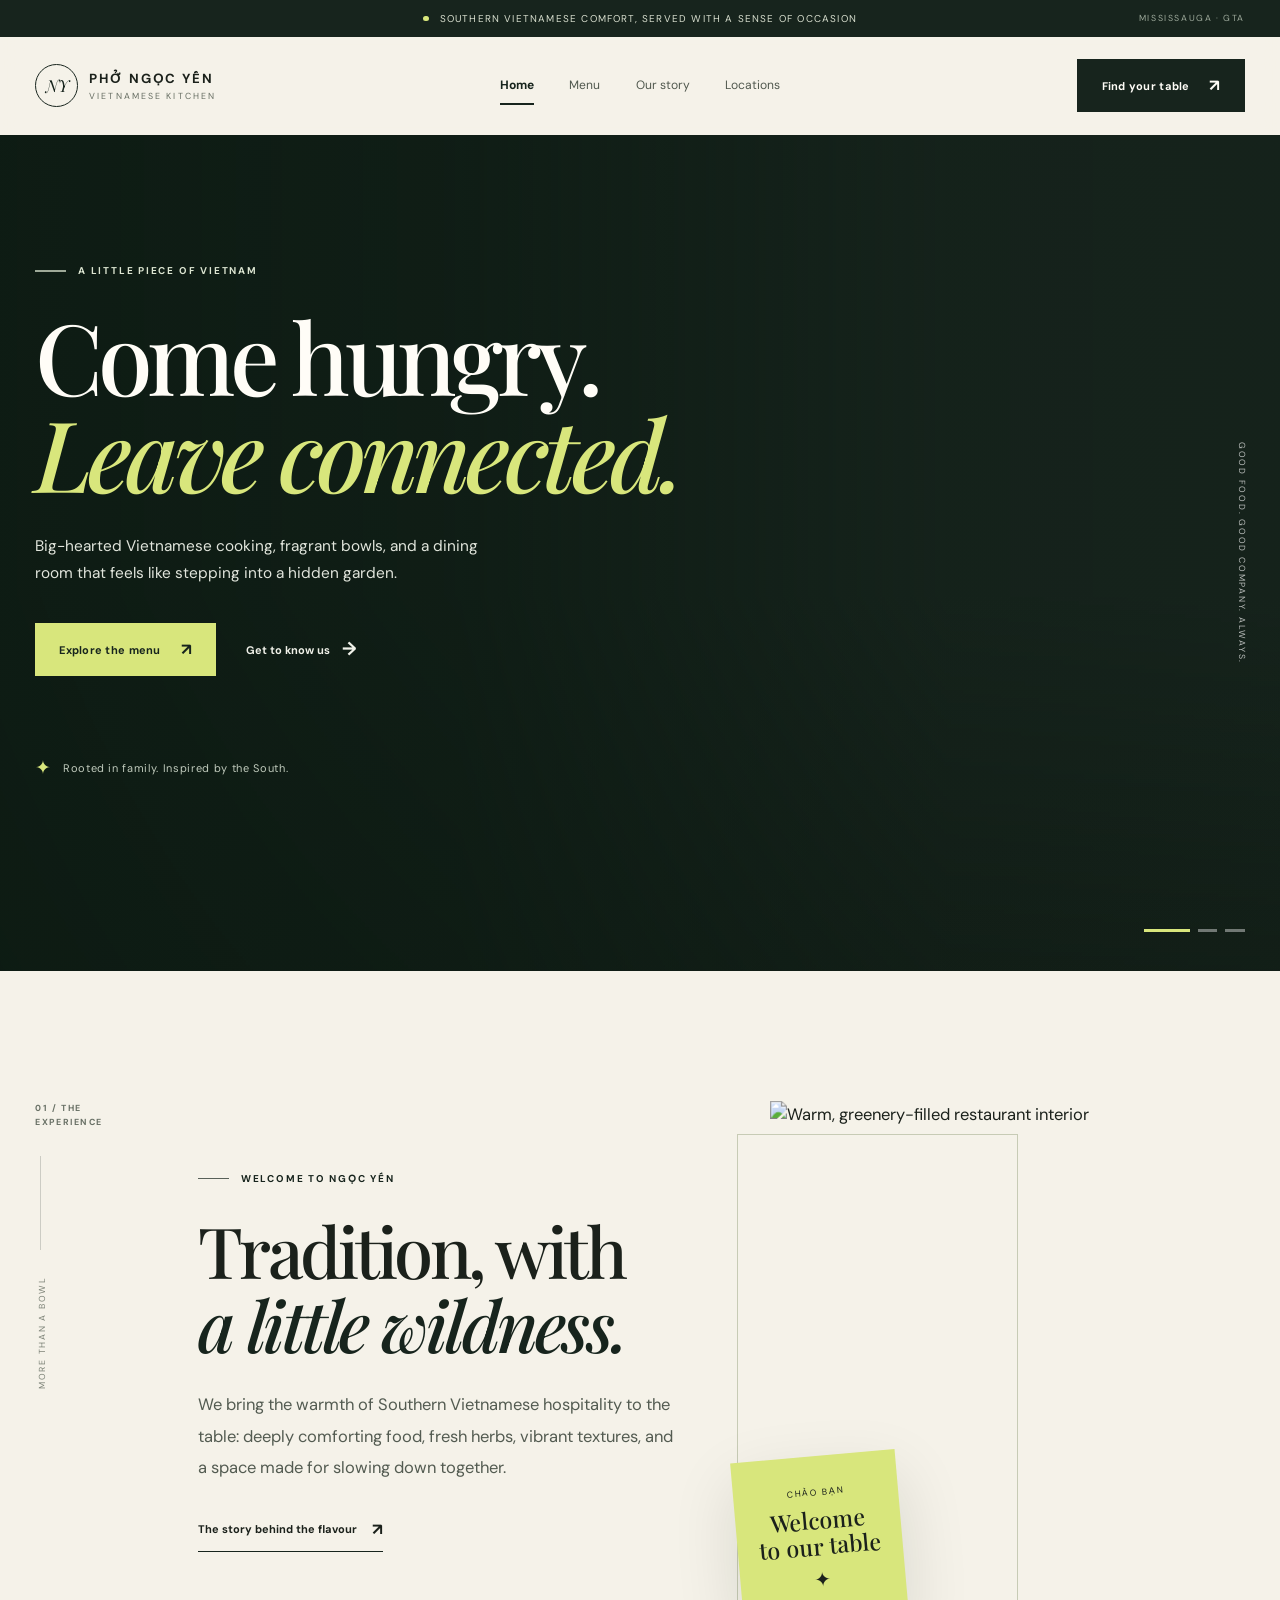
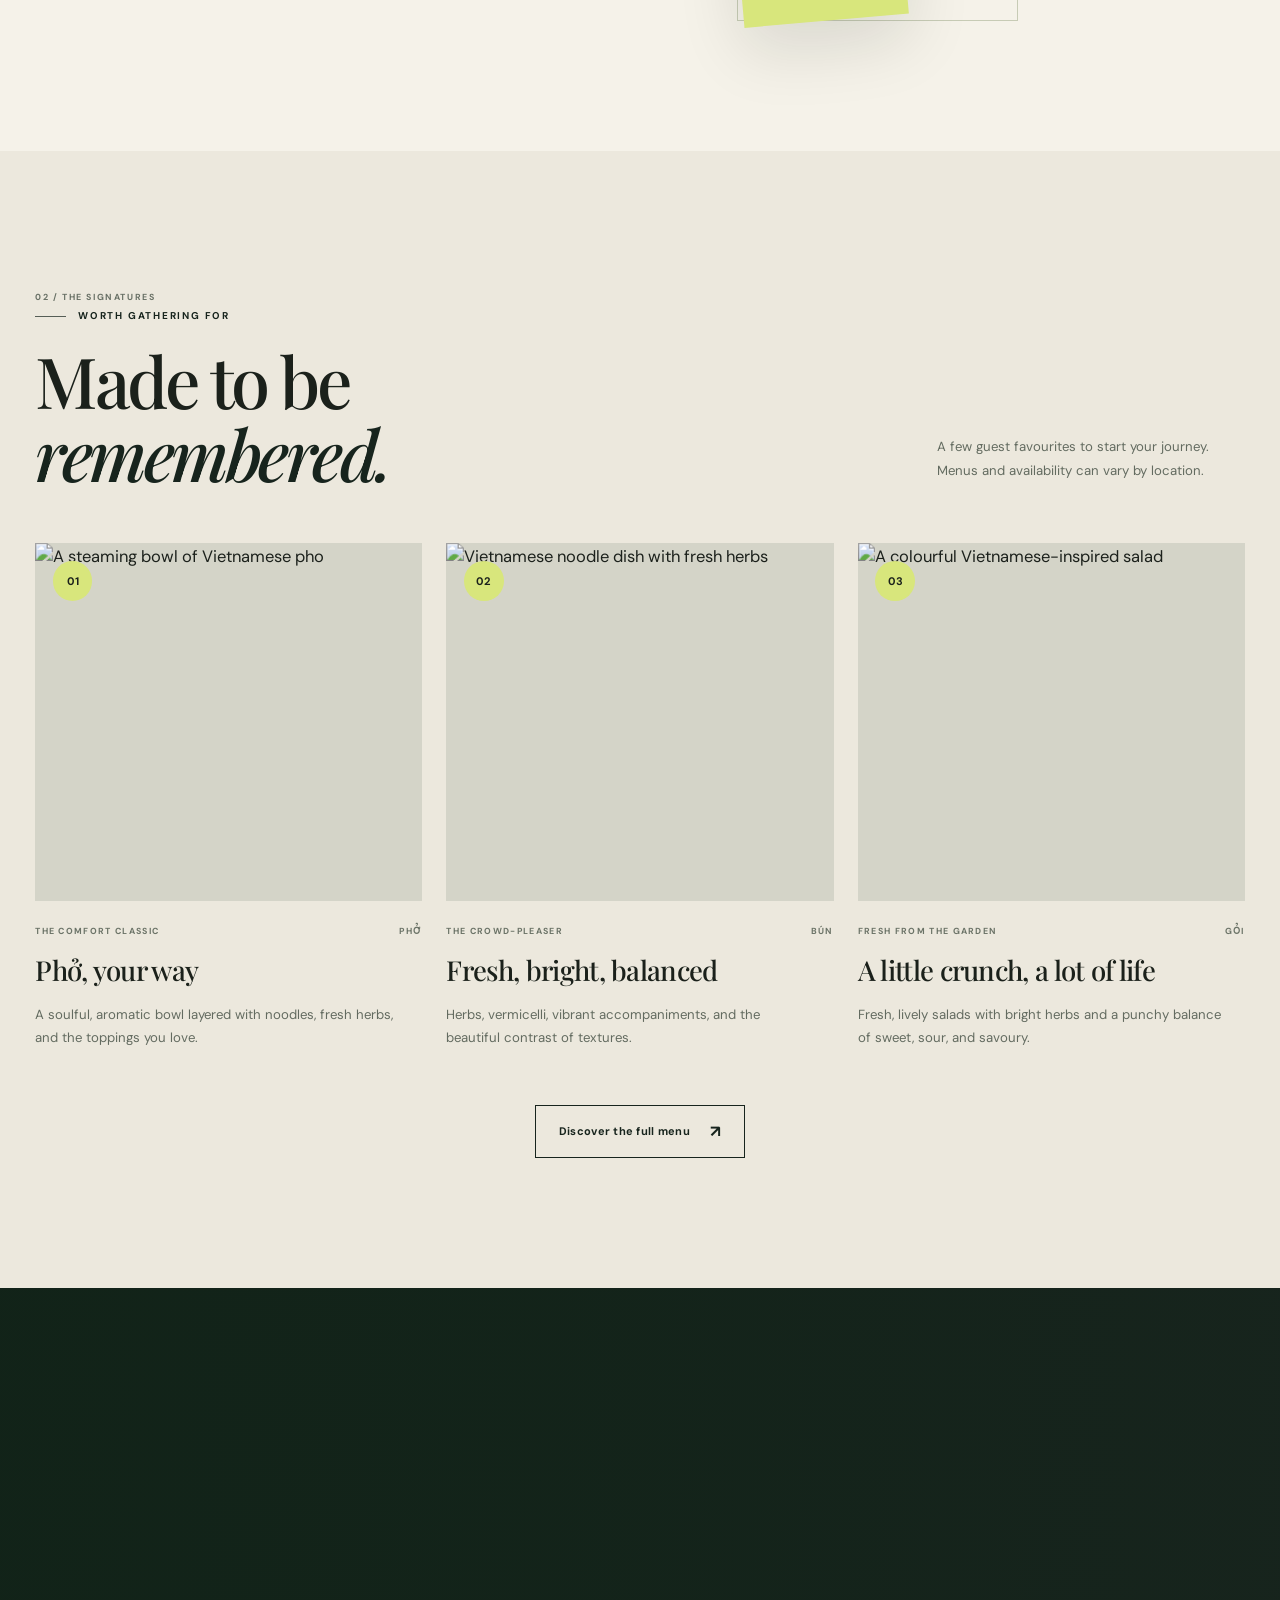
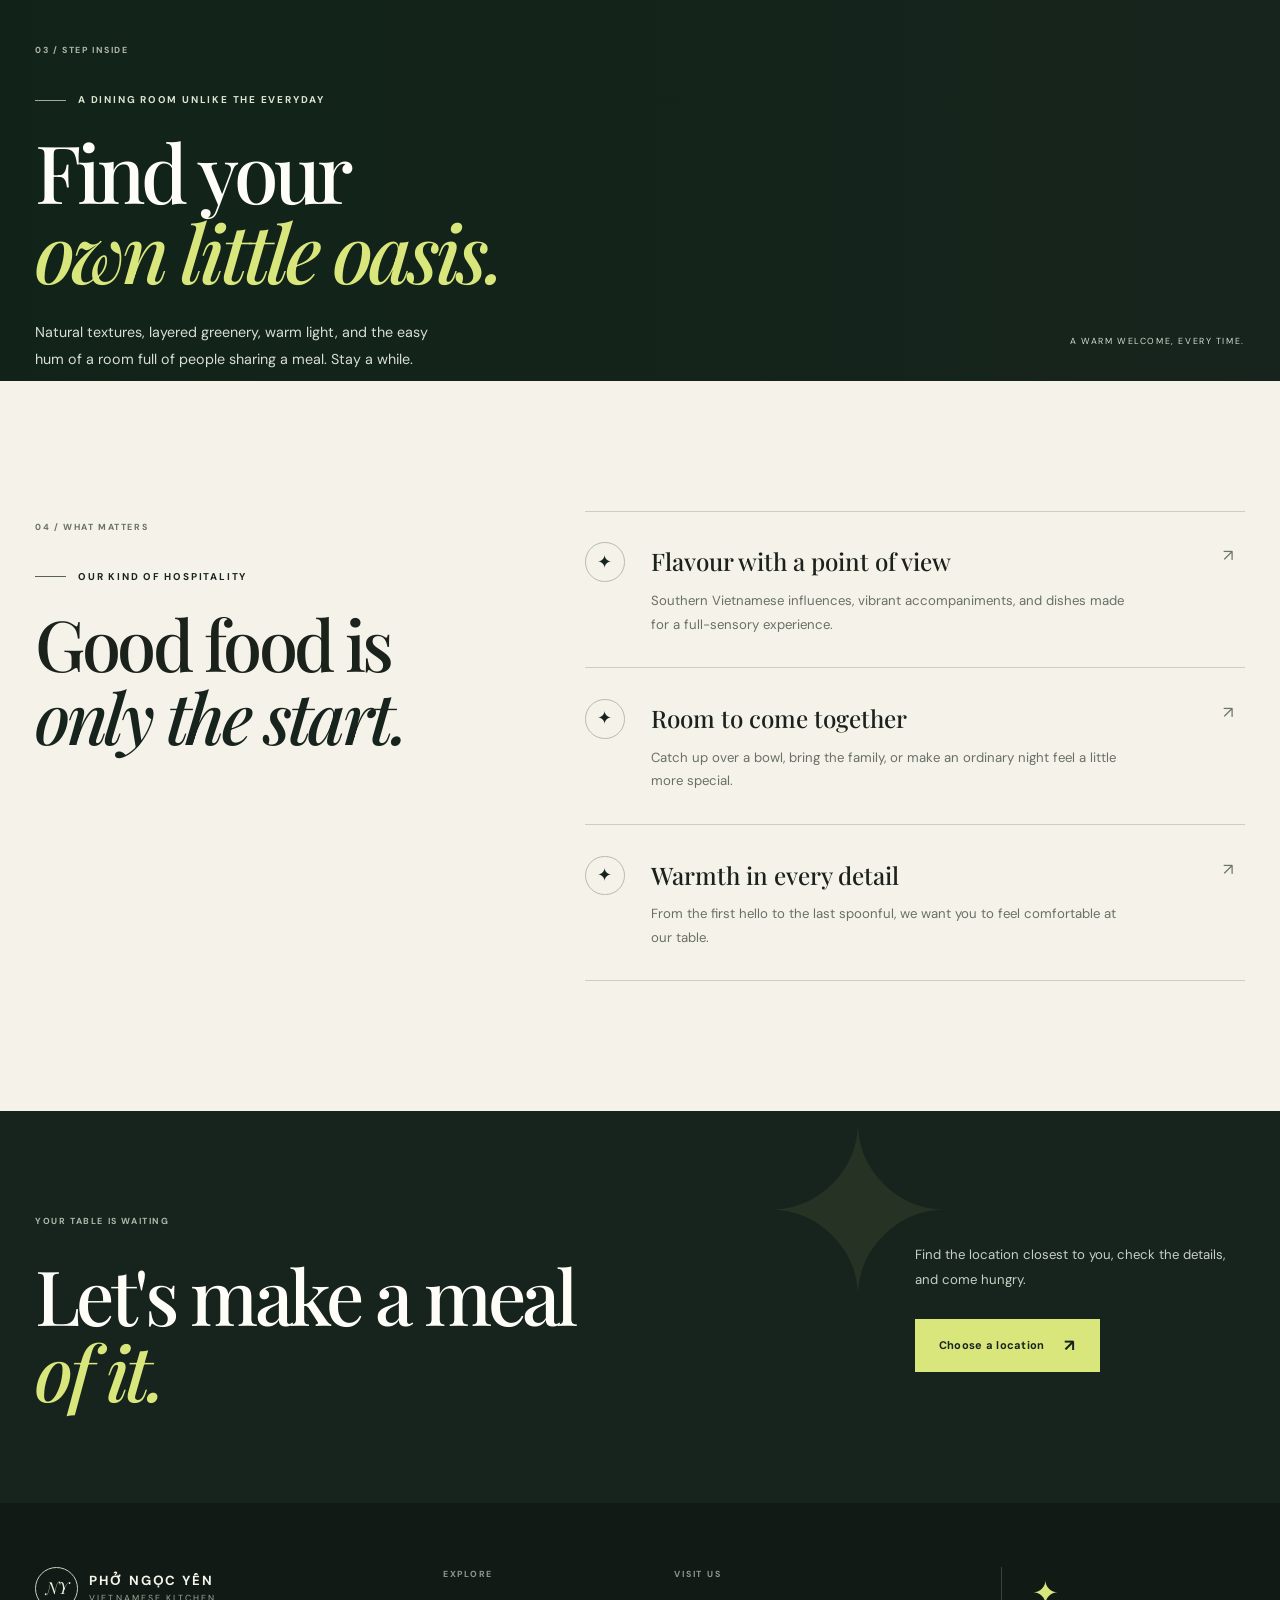
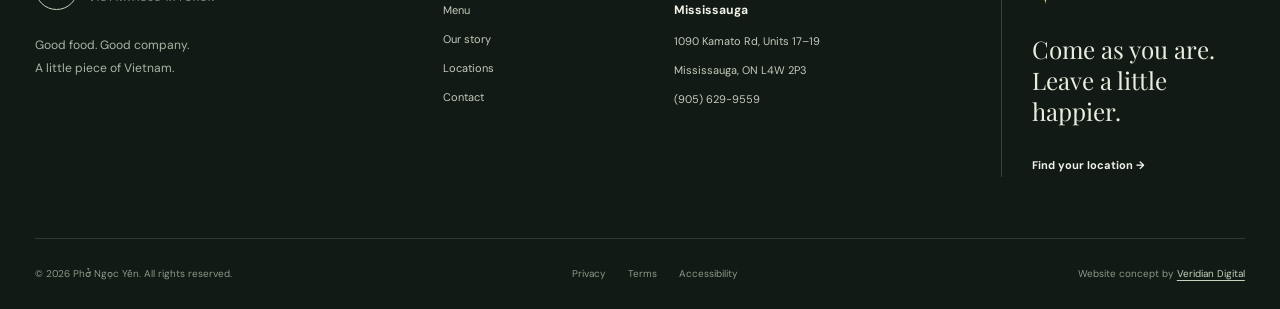
==== index.html @ 9f7ad0a7 "Initial commit" ====
<!doctype html>

<html lang="en">

<head>

  <meta charset="utf-8">

  <meta name="viewport" content="width=device-width, initial-scale=1">

  <meta name="theme-color" content="#17241d">

  <meta name="description" content="A lush, soulful Vietnamese dining experience at Pho Ngoc Yen. Discover signature pho, Southern Vietnamese favourites, and a garden-inspired dining room in the GTA.">

  <meta property="og:title" content="Pho Ngoc Yen — A Taste of Southern Vietnam">

  <meta property="og:description" content="A garden-inspired Vietnamese dining experience, rooted in warmth, flavour and family.">

  <meta property="og:type" content="website">

  <meta property="og:image" content="https://images.unsplash.com/photo-1569718212165-3a8278d5f624?auto=format&fit=crop&w=1600&q=85">

  <title>
Pho Ngoc Yen | A Taste of Southern Vietnam</title>

  <link rel="preconnect" href="https://fonts.googleapis.com">

  <link rel="preconnect" href="https://fonts.gstatic.com" crossorigin>

  <link href="https://fonts.googleapis.com/css2?family=DM+Sans:wght@400;500;600;700&family=Playfair+Display:wght@500;600;700&display=swap" rel="stylesheet">

  <link rel="stylesheet" href="assets/css/styles.css">
  <link rel="stylesheet" href="assets/css/pho-loader.css">
  <script>
  /* Only show the loader when arriving from an internal page navigation. */
  (function () {
    try {
      var key = "pho-ngoc-yen-transition";
      var raw = sessionStorage.getItem(key);
      if (!raw) return;
      var transition = JSON.parse(raw);
      if (!transition || transition.to !== location.pathname || Date.now() - transition.at > 6000) {
        sessionStorage.removeItem(key);
        return;
      }
      sessionStorage.removeItem(key);
      document.documentElement.classList.add("pho-loader-entry");
      window.setTimeout(function () {
        document.documentElement.classList.remove("pho-loader-entry");
        var loader = document.querySelector("[data-pho-loader]");
        if (loader) {
          loader.classList.remove("is-active");
          loader.setAttribute("aria-hidden", "true");
        }
        if (document.body) document.body.classList.remove("pho-loader-lock");
      }, 1800);
    } catch (error) {}
  })();
  </script>
     
  <script defer src="assets/js/config.js">
</script>

  <script defer src="assets/js/app.js">
</script>

  <script defer src="assets/js/home.js">
</script>

  <script defer src="assets/js/page-init.js">
</script>
  


  <script defer src="assets/js/pho-loader.js"></script>
</head>

<body>

<div class="pho-loader" data-pho-loader role="status" aria-live="polite" aria-label="Preparing your next page" aria-hidden="true">
  <div class="pho-loader__grain" aria-hidden="true"></div>
  <div class="pho-loader__content">
    <div class="pho-loader__art" aria-hidden="true">
      <svg class="pho-loader__illustration" viewBox="0 0 360 280" xmlns="http://www.w3.org/2000/svg" focusable="false">
        <defs>
          <linearGradient id="pho-bowl-glaze" x1="0" y1="0" x2="1" y2="1"><stop offset="0" stop-color="#fffdf7"/><stop offset=".55" stop-color="#e8e1d1"/><stop offset="1" stop-color="#cfc7b4"/></linearGradient>
          <linearGradient id="pho-broth" x1="0" y1="0" x2="0" y2="1"><stop offset="0" stop-color="#b8793f"/><stop offset="1" stop-color="#75472c"/></linearGradient>
          <clipPath id="pho-bowl-interior"><ellipse cx="180" cy="157" rx="104" ry="27"/></clipPath>
        </defs>
        <ellipse class="pho-loader__shadow" cx="180" cy="229" rx="95" ry="13"/>
        <g class="pho-loader__steam-group" fill="none" stroke="#9aa887" stroke-linecap="round" stroke-width="3.5">
          <path class="pho-loader__steam pho-loader__steam--one" d="M143 128 C126 111 153 101 141 82 C135 72 137 66 143 59"/>
          <path class="pho-loader__steam pho-loader__steam--two" d="M179 122 C164 106 190 94 178 77 C171 67 176 59 182 52"/>
          <path class="pho-loader__steam pho-loader__steam--three" d="M215 128 C201 111 225 101 214 86 C207 77 211 68 218 63"/>
        </g>
        <g class="pho-loader__chopsticks" stroke="#6b4b31" stroke-linecap="round" stroke-width="4"><path d="M226 77 L274 133"/><path d="M238 70 L284 126"/></g>
        <g class="pho-loader__ingredients">
          <path class="pho-loader__noodle" d="M106 151 C122 130 141 173 159 148 S193 132 208 151 S239 170 254 147"/>
          <path class="pho-loader__noodle" d="M111 158 C130 138 143 177 166 157 S198 140 216 158 S239 171 248 157"/>
          <path class="pho-loader__noodle" d="M124 145 C139 166 156 135 174 151 S205 169 225 145"/>
          <ellipse cx="151" cy="145" rx="15" ry="8" fill="#8c4d36" transform="rotate(-24 151 145)"/>
          <ellipse cx="205" cy="144" rx="16" ry="8" fill="#a45e42" transform="rotate(17 205 144)"/>
          <g class="pho-loader__herbs" fill="#5b7b4b"><ellipse cx="137" cy="138" rx="5" ry="10" transform="rotate(-42 137 138)"/><ellipse cx="163" cy="132" rx="5" ry="11" transform="rotate(24 163 132)"/><ellipse cx="191" cy="135" rx="5" ry="10" transform="rotate(-28 191 135)"/><ellipse cx="220" cy="140" rx="5" ry="10" transform="rotate(40 220 140)"/><ellipse cx="177" cy="145" rx="4" ry="9" transform="rotate(65 177 145)"/></g>
          <g class="pho-loader__onion" fill="#d8e67c"><circle cx="145" cy="151" r="3.5"/><circle cx="184" cy="132" r="3.5"/><circle cx="218" cy="153" r="3.5"/><circle cx="169" cy="160" r="3"/></g>
          <g fill="#f5f2e9" opacity=".9"><circle cx="125" cy="151" r="2"/><circle cx="235" cy="151" r="2"/><circle cx="194" cy="158" r="2"/></g>
        </g>
        <path class="pho-loader__broth" d="M76 157 C81 193 112 220 180 221 C248 220 279 193 284 157 C260 174 100 174 76 157Z"/>
        <path class="pho-loader__bowl" d="M66 155 C75 204 115 234 180 234 C245 234 285 204 294 155 L279 157 C269 194 236 215 180 215 C124 215 91 194 81 157Z" fill="url(#pho-bowl-glaze)"/>
        <ellipse class="pho-loader__rim" cx="180" cy="156" rx="114" ry="31" fill="#fffdf7" stroke="#d1c8b7" stroke-width="3"/>
        <ellipse class="pho-loader__soup" cx="180" cy="157" rx="103" ry="24" fill="url(#pho-broth)"/>
        <g clip-path="url(#pho-bowl-interior)">
          <g class="pho-loader__noodles-front" fill="none" stroke="#f0dfb9" stroke-linecap="round" stroke-width="3.2"><path d="M93 158 C115 139 133 174 156 155 S194 141 211 158 S240 170 263 151"/><path d="M100 166 C121 148 144 179 166 162 S204 149 224 166 S246 168 255 160"/><path d="M122 148 C143 167 159 144 181 155 S218 170 240 147"/></g>
        </g>
        <path d="M66 155 C75 204 115 234 180 234 C245 234 285 204 294 155" fill="none" stroke="#b8ad99" stroke-width="2"/>
        <path d="M120 222 C148 233 212 233 240 222" fill="none" stroke="#d8e67c" stroke-width="2.5" opacity=".9"/>
      </svg>
    </div>
    <p class="pho-loader__brand">PHỞ NGỌC YẾN</p>
    <p class="pho-loader__caption">A bowl worth waiting for</p>
    <span class="pho-loader__rule" aria-hidden="true"><span></span></span>
  </div>
</div>



<a class="skip-link" href="#main">
Skip to content</a>

<div class="announcement">
<span class="announcement-dot">
</span>
 Southern Vietnamese comfort, served with a sense of occasion <span class="announcement-right">
MISSISSAUGA · GTA</span>
</div>

<header class="site-header" data-header>

  <div class="header-inner">

    <button class="menu-toggle" aria-expanded="false" aria-controls="primary-nav" aria-label="Open navigation">
<span>
</span>
<span>
</span>
</button>

    <a class="brand" href="index.html" aria-label="Pho Ngoc Yen home">
<span class="brand-mark">
NY</span>
<span class="brand-wordmark">
<strong>
PHỞ NGỌC YẾN</strong>
<small>
VIETNAMESE KITCHEN</small>
</span>
</a>

    <nav class="nav" id="primary-nav" aria-label="Main navigation">

      <a class="active" href="index.html">
Home</a>
<a href="menu.html">
Menu</a>
<a href="story.html">
Our story</a>
<a href="locations.html">
Locations</a>

    </nav>

    <a class="button button-dark header-cta" href="locations.html#mississauga">
Find your table <span aria-hidden="true">
↗</span>
</a>

  </div>

</header>

<main id="main">

  <section class="hero">

    <div class="hero-image" role="img" aria-label="Vietnamese noodle soup with herbs and rich broth">
</div>

    <div class="hero-shade">
</div>

    <div class="hero-content container">

      <p class="eyebrow light-eyebrow">
<span class="eyebrow-line">
</span>
 A little piece of Vietnam</p>

      <h1>
Come hungry.<br>
<em>
Leave connected.</em>
</h1>

      <p class="hero-copy">
Big-hearted Vietnamese cooking, fragrant bowls, and a dining room that feels like stepping into a hidden garden.</p>

      <div class="hero-actions">
<a class="button button-lime" href="menu.html">
Explore the menu <span>
↗</span>
</a>
<a class="text-link light-link" href="story.html">
Get to know us <span>
→</span>
</a>
</div>

      <div class="hero-footnote">
<span class="tiny-star">
✦︎</span>
 Rooted in family. Inspired by the South.</div>

    </div>

    <div class="hero-side-note">
GOOD FOOD. GOOD COMPANY. ALWAYS.</div>

    <div class="hero-pagination">
<span class="pagination-active">
</span>
<span>
</span>
<span>
</span>
</div>

  </section>

  <section class="intro-section section-pad">

    <div class="container intro-grid">

      <div class="intro-label reveal">
<span class="section-index">
01 / THE EXPERIENCE</span>
<span class="vertical-rule">
</span>
<span class="side-label">
More than a bowl</span>
</div>

      <div class="intro-copy reveal">
<p class="eyebrow">
<span class="eyebrow-line">
</span>
 Welcome to Ngọc Yến</p>
<h2>
Tradition, with<br>
<em>
a little wildness.</em>
</h2>
<p class="large-copy">
We bring the warmth of Southern Vietnamese hospitality to the table: deeply comforting food, fresh herbs, vibrant textures, and a space made for slowing down together.</p>
<a class="underlined-link" href="story.html">
The story behind the flavour <span>
↗</span>
</a>
</div>

      <div class="intro-image-wrap reveal">
<img src="https://images.unsplash.com/photo-1552566626-52f8b828add9?auto=format&fit=crop&w=1000&q=85" alt="Warm, greenery-filled restaurant interior" loading="lazy">
<div class="image-stamp">
<span>
CHÀO BẠN</span>
<strong>
Welcome<br>
to our table</strong>
<i>
✦︎</i>
</div>
</div>

    </div>

  </section>

  <section class="signature-section section-pad">

    <div class="container">

      <div class="section-heading reveal">
<div>
<span class="section-index">
02 / THE SIGNATURES</span>
<p class="eyebrow">
<span class="eyebrow-line">
</span>
 Worth gathering for</p>
<h2>
Made to be<br>
<em>
remembered.</em>
</h2>
</div>
<p class="heading-aside">
A few guest favourites to start your journey. Menus and availability can vary by location.</p>
</div>

      <div class="dish-grid">

        <article class="dish-card reveal">
<div class="dish-photo">
<img src="https://images.unsplash.com/photo-1569718212165-3a8278d5f624?auto=format&fit=crop&w=1000&q=85" alt="A steaming bowl of Vietnamese pho" loading="lazy">
<span class="dish-number">
01</span>
</div>
<div class="dish-meta">
<span>
THE COMFORT CLASSIC</span>
<span>
PHỞ</span>
</div>
<h3>
Phở, your way</h3>
<p>
A soulful, aromatic bowl layered with noodles, fresh herbs, and the toppings you love.</p>
</article>

        <article class="dish-card reveal">
<div class="dish-photo">
<img src="https://images.unsplash.com/photo-1555126634-323283e090fa?auto=format&fit=crop&w=1000&q=85" alt="Vietnamese noodle dish with fresh herbs" loading="lazy">
<span class="dish-number">
02</span>
</div>
<div class="dish-meta">
<span>
THE CROWD-PLEASER</span>
<span>
BÚN</span>
</div>
<h3>
Fresh, bright, balanced</h3>
<p>
Herbs, vermicelli, vibrant accompaniments, and the beautiful contrast of textures.</p>
</article>

        <article class="dish-card reveal">
<div class="dish-photo">
<img src="https://images.unsplash.com/photo-1547592180-85f173990554?auto=format&fit=crop&w=1000&q=85" alt="A colourful Vietnamese-inspired salad" loading="lazy">
<span class="dish-number">
03</span>
</div>
<div class="dish-meta">
<span>
FRESH FROM THE GARDEN</span>
<span>
GỎI</span>
</div>
<h3>
A little crunch, a lot of life</h3>
<p>
Fresh, lively salads with bright herbs and a punchy balance of sweet, sour, and savoury.</p>
</article>

      </div>

      <div class="center-cta reveal">
<a class="button button-outline" href="menu.html">
Discover the full menu <span>
↗</span>
</a>
</div>

    </div>

  </section>

  <section class="garden-section">

    <div class="garden-image">
</div>
<div class="garden-content reveal">
<span class="section-index light-index">
03 / STEP INSIDE</span>
<p class="eyebrow light-eyebrow">
<span class="eyebrow-line">
</span>
 A dining room unlike the everyday</p>
<h2>
Find your<br>
<em>
own little oasis.</em>
</h2>
<p>
Natural textures, layered greenery, warm light, and the easy hum of a room full of people sharing a meal. Stay a while.</p>
<a class="button button-lime" href="locations.html">
Visit us <span>
↗</span>
</a>
</div>
<div class="garden-caption">
A WARM WELCOME, EVERY TIME.</div>

  </section>

  <section class="values-section section-pad">

    <div class="container values-grid">

      <div class="values-title reveal">
<span class="section-index">
04 / WHAT MATTERS</span>
<p class="eyebrow">
<span class="eyebrow-line">
</span>
 Our kind of hospitality</p>
<h2>
Good food is<br>
<em>
only the start.</em>
</h2>
</div>

      <div class="value-list">

        <article class="value-item reveal">
<span class="value-icon">
✦︎</span>
<div>
<h3>
Flavour with a point of view</h3>
<p>
Southern Vietnamese influences, vibrant accompaniments, and dishes made for a full-sensory experience.</p>
</div>
<span class="value-arrow">
↗</span>
</article>

        <article class="value-item reveal">
<span class="value-icon">
✦︎</span>
<div>
<h3>
Room to come together</h3>
<p>
Catch up over a bowl, bring the family, or make an ordinary night feel a little more special.</p>
</div>
<span class="value-arrow">
↗</span>
</article>

        <article class="value-item reveal">
<span class="value-icon">
✦︎</span>
<div>
<h3>
Warmth in every detail</h3>
<p>
From the first hello to the last spoonful, we want you to feel comfortable at our table.</p>
</div>
<span class="value-arrow">
↗</span>
</article>

      </div>

    </div>

  </section>

  <section class="visit-band">

    <div class="container visit-band-inner">
<div>
<span class="section-index light-index">
YOUR TABLE IS WAITING</span>
<h2>
Let's make a meal<br>
<em>
of it.</em>
</h2>
</div>
<div class="visit-band-action">
<p>
Find the location closest to you, check the details, and come hungry.</p>
<a class="button button-lime" href="locations.html">
Choose a location <span>
↗</span>
</a>
</div>
<span class="band-flower">
✦︎</span>
</div>

  </section>

</main>

<footer class="site-footer">
<div class="container footer-main">
<div class="footer-brand">
<a class="brand brand-footer" href="index.html">
<span class="brand-mark">
NY</span>
<span class="brand-wordmark">
<strong>
PHỞ NGỌC YẾN</strong>
<small>
VIETNAMESE KITCHEN</small>
</span>
</a>
<p>
Good food. Good company.<br>
A little piece of Vietnam.</p>
</div>
<div class="footer-column">
<span class="footer-heading">
EXPLORE</span>
<a href="menu.html">
Menu</a>
<a href="story.html">
Our story</a>
<a href="locations.html">
Locations</a>
<a href="contact.html">
Contact</a>
</div>
<div class="footer-column">
<span class="footer-heading">
VISIT US</span>
<strong>
Mississauga</strong>
<span>
1090 Kamato Rd, Units 17–19</span>
<span>
Mississauga, ON L4W 2P3</span>
<a href="tel:+19056299559">
(905) 629-9559</a>
</div>
<div class="footer-note">
<span class="footer-flower">
✦︎</span>
<p>
Come as you are.<br>
Leave a little happier.</p>
<a class="text-link light-link" href="locations.html">
Find your location →</a>
</div>
</div>
<div class="container footer-bottom">
<span>
© <span data-year>
</span>
 Phở Ngọc Yến. All rights reserved.</span>
<div>
<a href="privacy.html">
Privacy</a>
<a href="terms.html">
Terms</a>
<a href="accessibility.html">
Accessibility</a>
</div>
<span class="powered">
Website concept by <a href="https://ca.linkedin.com/company/veridiandigital" target="_blank" rel="noopener">
Veridian Digital</a>
</span>
</div>
</footer>


 


 


</body>

</html>
---- assets/css/styles.css ----
/* Pho Ngoc Yen — visual system */
:root{--forest:#17241d;--forest-2:#23382d;--moss:#d8e67c;--moss-dark:#b8c75b;--paper:#f5f2e9;--paper-2:#ece8dd;--ink:#1b211b;--muted:#666d62;--line:rgba(23,36,29,.18);--white:#fffdf7;--red:#bd4a35;--serif:"Playfair Display",Georgia,serif;--sans:"DM Sans",Arial,sans-serif;--container:1240px;--ease:cubic-bezier(.2,.7,.2,1);--shadow:0 22px 60px rgba(13,27,18,.12)}
*{box-sizing:border-box}html{zoom:1.1;scroll-behavior:smooth;scroll-padding-top:100px;background:var(--paper)}body{margin:0;background:var(--paper);color:var(--ink);font-family:var(--sans);font-size:15px;line-height:1.65;-webkit-font-smoothing:antialiased}body.nav-open{overflow:hidden}img{display:block;max-width:100%}a{color:inherit;text-decoration:none}button,input,textarea,select{font:inherit}button,a,input,textarea,select{-webkit-tap-highlight-color:transparent}button:focus-visible,a:focus-visible,input:focus-visible,textarea:focus-visible,select:focus-visible{outline:3px solid var(--red);outline-offset:4px}::selection{background:var(--moss);color:var(--forest)}.container{width:min(var(--container),calc(100% - 64px));margin-inline:auto}.skip-link{position:fixed;z-index:1000;top:12px;left:12px;padding:12px 18px;background:var(--moss);color:var(--forest);transform:translateY(-150%);border-radius:2px}.skip-link:focus{transform:translateY(0)}.sr-only{position:absolute;width:1px;height:1px;padding:0;margin:-1px;overflow:hidden;clip:rect(0,0,0,0);white-space:nowrap;border:0}
.announcement{height:34px;background:var(--forest);color:#d9dfcf;display:flex;align-items:center;justify-content:center;gap:10px;font-size:9px;letter-spacing:.12em;text-transform:uppercase;position:relative;padding:0 18px}.announcement-dot{width:5px;height:5px;border-radius:50%;background:var(--moss);display:inline-block}.announcement-right{position:absolute;right:max(32px,calc((100% - var(--container))/2));color:#9eaa9c;font-size:8px;letter-spacing:.18em}
.site-header{position:sticky;top:0;z-index:100;background:rgba(245,242,233,.96);backdrop-filter:blur(14px);border-bottom:1px solid transparent;transition:box-shadow .3s,border-color .3s}.site-header.is-scrolled{box-shadow:0 8px 30px rgba(15,30,20,.08);border-color:var(--line)}.header-inner{width:min(var(--container),calc(100% - 64px));height:88px;margin:auto;display:grid;grid-template-columns:1fr auto 1fr;align-items:center;gap:24px}.brand{display:inline-flex;align-items:center;gap:10px;width:max-content}.brand-mark{width:39px;height:39px;display:grid;place-items:center;border:1px solid var(--forest);border-radius:50%;font-family:var(--serif);font-size:15px;font-style:italic;color:var(--forest);letter-spacing:-.08em}.brand-wordmark{display:flex;flex-direction:column;line-height:1.15;gap:4px}.brand-wordmark strong{font-size:12px;letter-spacing:.15em;font-weight:700}.brand-wordmark small{font-size:8px;letter-spacing:.24em;color:var(--muted)}.nav{display:flex;align-items:center;gap:32px}.nav a{font-size:11px;color:#50584e;position:relative;padding:8px 0}.nav a:after{content:"";position:absolute;bottom:0;left:0;width:0;height:1px;background:var(--forest);transition:width .25s}.nav a:hover:after,.nav a.active:after{width:100%}.nav a.active{color:var(--forest);font-weight:700}.header-cta{justify-self:end}.button{min-height:48px;display:inline-flex;align-items:center;justify-content:center;gap:18px;padding:0 21px;border:1px solid transparent;font-size:10px;font-weight:700;letter-spacing:.025em;transition:transform .25s var(--ease),background .25s,color .25s,border-color .25s;cursor:pointer}.button span{font-size:15px;transition:transform .25s}.button:hover{transform:translateY(-2px)}.button:hover span{transform:translate(2px,-2px)}.button-dark{background:var(--forest);color:var(--white)}.button-dark:hover{background:var(--forest-2)}.button-lime{background:var(--moss);color:var(--forest)}.button-lime:hover{background:#e5ef9a}.button-outline{border-color:var(--forest);background:transparent;color:var(--forest)}.button-outline:hover{background:var(--forest);color:var(--white)}.menu-toggle{display:none;background:transparent;border:0;padding:10px}
.hero{min-height:min(760px,calc(100svh - 122px));height:690px;max-height:780px;background:var(--forest);color:var(--white);position:relative;overflow:hidden;isolation:isolate}.hero-image,.hero-shade{position:absolute;inset:0}.hero-image{background-image:url("https://images.unsplash.com/photo-1569718212165-3a8278d5f624?auto=format&fit=crop&w=2200&q=90");background-position:center 54%;background-size:cover;z-index:-2;animation:hero-zoom 15s ease-out both}.hero-shade{z-index:-1;background:linear-gradient(90deg,rgba(13,27,19,.88) 0%,rgba(13,27,19,.72) 36%,rgba(13,27,19,.18) 74%,rgba(13,27,19,.15) 100%),linear-gradient(0deg,rgba(12,22,15,.35),transparent 45%)}.hero-content{padding-top:116px;position:relative;z-index:1}.eyebrow{display:flex;align-items:center;gap:11px;font-size:9px;letter-spacing:.18em;text-transform:uppercase;font-weight:700;color:var(--forest);margin:0 0 25px}.eyebrow-line{width:28px;height:1px;background:currentColor;display:inline-block;opacity:.7}.light-eyebrow{color:#dce5d1}.hero h1,.page-hero h1{font-family:var(--serif);font-weight:500;font-size:clamp(54px,7vw,94px);letter-spacing:-.055em;line-height:.99;margin:0 0 28px;max-width:790px}.hero h1 em,.page-hero h1 em,.section-heading h2 em,.intro-copy h2 em,.garden-content h2 em,.values-title h2 em,.visit-band h2 em,.menu-intro h2 em,.story-main-copy h2 em,.visit-info-grid h2 em,.contact-copy h2 em,.legal-container h1 em,.error-content h1 em{font-weight:500;color:var(--moss);font-style:italic}.hero-copy{max-width:425px;font-size:14px;line-height:1.8;color:#e1e5dc;margin:0 0 32px}.hero-actions{display:flex;align-items:center;gap:27px}.text-link{font-size:10px;font-weight:700;display:inline-flex;align-items:center;gap:11px}.text-link span{font-size:17px}.light-link{color:#f0f1e9}.hero-footnote{display:flex;align-items:center;gap:10px;color:#c1cbbd;font-size:10px;letter-spacing:.06em;margin-top:70px}.tiny-star{color:var(--moss);font-size:17px}.hero-side-note{position:absolute;right:28px;top:50%;writing-mode:vertical-rl;transform:translateY(-50%);font-size:8px;letter-spacing:.2em;color:rgba(255,255,255,.7)}.hero-pagination{position:absolute;bottom:36px;right:max(32px,calc((100% - var(--container))/2));display:flex;gap:7px}.hero-pagination span{width:18px;height:2px;background:rgba(255,255,255,.4)}.hero-pagination .pagination-active{width:42px;background:var(--moss)}
.section-pad{padding:118px 0}.intro-section{background:var(--paper)}.intro-grid{display:grid;grid-template-columns:100px 1fr 42%;gap:48px;align-items:center}.intro-label{height:100%;display:flex;flex-direction:column;align-items:flex-start;gap:24px}.section-index{font-size:8px;letter-spacing:.18em;color:#687065;font-weight:700;text-transform:uppercase}.vertical-rule{width:1px;height:85px;background:var(--line);margin-left:4px}.side-label{writing-mode:vertical-rl;transform:rotate(180deg);font-size:8px;text-transform:uppercase;letter-spacing:.2em;color:#7a8075}.intro-copy{padding:15px 0 15px 0}.intro-copy h2,.section-heading h2,.values-title h2,.menu-intro h2,.story-main-copy h2,.visit-info-grid h2,.contact-copy h2{font-family:var(--serif);font-size:clamp(42px,5vw,67px);font-weight:500;letter-spacing:-.05em;line-height:1.04;margin:0 0 26px}.intro-copy h2 em,.section-heading h2 em,.values-title h2 em,.menu-intro h2 em,.story-main-copy h2 em,.visit-info-grid h2 em,.contact-copy h2 em,.legal-container h1 em,.error-content h1 em{color:var(--forest)}.large-copy{font-size:15px;line-height:1.9;color:#535b51;max-width:490px;margin:0 0 28px}.underlined-link{display:inline-flex;align-items:center;gap:14px;border-bottom:1px solid var(--forest);padding:0 0 7px;font-size:10px;font-weight:700}.underlined-link span{font-size:15px;transition:transform .2s}.underlined-link:hover span{transform:translate(3px,-3px)}.intro-image-wrap{position:relative;padding:0 0 38px 30px}.intro-image-wrap:before{content:"";position:absolute;left:0;top:30px;bottom:0;width:55%;border:1px solid #c7cbb5}.intro-image-wrap img{position:relative;z-index:1;width:100%;height:435px;object-fit:cover}.image-stamp{position:absolute;z-index:2;bottom:0;left:0;width:150px;height:150px;background:var(--moss);display:flex;flex-direction:column;justify-content:center;align-items:center;text-align:center;line-height:1.15;transform:rotate(-5deg);box-shadow:var(--shadow)}.image-stamp span{font-size:8px;letter-spacing:.2em;margin-bottom:9px}.image-stamp strong{font-family:var(--serif);font-size:21px;font-weight:500}.image-stamp i{font-size:18px;font-style:normal;margin-top:7px}
.signature-section{background:var(--paper-2)}.section-heading{display:flex;align-items:flex-end;justify-content:space-between;gap:40px;margin-bottom:48px}.section-heading .eyebrow{margin-bottom:18px}.section-heading h2{margin-bottom:0}.heading-aside{max-width:280px;font-size:12px;color:#636b60;line-height:1.8;margin:0 0 7px}.dish-grid{display:grid;grid-template-columns:repeat(3,1fr);gap:22px}.dish-card{min-width:0}.dish-photo{height:325px;position:relative;overflow:hidden;background:#d4d4c8}.dish-photo img{width:100%;height:100%;object-fit:cover;transition:transform .8s var(--ease);filter:saturate(.86)}.dish-card:hover .dish-photo img{transform:scale(1.045)}.dish-number{position:absolute;left:16px;top:16px;width:36px;height:36px;border-radius:50%;display:grid;place-items:center;background:var(--moss);font-size:10px;font-weight:700}.dish-meta{display:flex;justify-content:space-between;gap:10px;margin:21px 0 8px;font-size:8px;letter-spacing:.15em;font-weight:700;color:#6b7367}.dish-card h3{font-family:var(--serif);font-size:25px;font-weight:500;letter-spacing:-.025em;margin:0 0 9px}.dish-card p{font-size:12px;color:#636b60;line-height:1.8;margin:0;max-width:330px}.center-cta{text-align:center;margin-top:50px}
.garden-section{height:630px;position:relative;background:var(--forest);color:var(--white);overflow:hidden;isolation:isolate}.garden-image{position:absolute;inset:0;background:url("https://images.unsplash.com/photo-1552566626-52f8b828add9?auto=format&fit=crop&w=2200&q=90") center 52%/cover no-repeat;z-index:-2}.garden-section:before{content:"";position:absolute;inset:0;background:linear-gradient(90deg,rgba(17,35,24,.9),rgba(17,35,24,.67) 42%,rgba(17,35,24,.05));z-index:-1}.garden-content{position:absolute;left:max(32px,calc((100% - var(--container))/2));top:50%;transform:translateY(-50%);max-width:470px}.light-index{color:#aeb9a9}.garden-content .eyebrow{margin:28px 0 20px}.garden-content h2,.visit-band h2{font-family:var(--serif);font-size:clamp(48px,5.7vw,75px);font-weight:500;letter-spacing:-.05em;line-height:1;margin:0 0 25px}.garden-content p:not(.eyebrow){max-width:360px;color:#d8dfd4;font-size:13px;line-height:1.9;margin:0 0 29px}.garden-caption{position:absolute;bottom:29px;right:max(32px,calc((100% - var(--container))/2));font-size:8px;letter-spacing:.18em;color:#d5ded0}
.values-section{background:var(--paper)}.values-grid{display:grid;grid-template-columns:.8fr 1.2fr;gap:100px}.values-title .eyebrow{margin:28px 0 20px}.values-title h2{margin:0}.value-list{border-top:1px solid var(--line)}.value-item{display:grid;grid-template-columns:42px 1fr 20px;gap:18px;padding:28px 0;border-bottom:1px solid var(--line);align-items:start}.value-icon{width:36px;height:36px;border:1px solid #b6bdab;border-radius:50%;display:grid;place-items:center;color:var(--forest);font-size:16px}.value-item h3{font-family:var(--serif);font-size:22px;font-weight:500;margin:0 0 6px}.value-item p{font-size:12px;color:#687065;line-height:1.8;margin:0;max-width:430px}.value-arrow{font-size:15px;color:#6d7569}
.visit-band{background:var(--forest);color:var(--white);padding:85px 0;overflow:hidden}.visit-band-inner{display:flex;align-items:center;justify-content:space-between;position:relative;gap:50px}.visit-band h2{font-size:clamp(45px,5.4vw,70px);margin:23px 0 0}.visit-band-action{max-width:300px;position:relative;z-index:1}.visit-band-action p{font-size:12px;color:#c7d0c4;line-height:1.9;margin:0 0 24px}.band-flower{position:absolute;right:24%;top:-95px;font-size:210px;color:rgba(216,230,124,.08);line-height:1;pointer-events:none}
.site-footer{background:#111a14;color:#e9ecdf;padding:58px 0 0}.footer-main{display:grid;grid-template-columns:1.3fr .65fr 1fr .9fr;gap:50px;padding-bottom:55px}.brand-footer .brand-mark{border-color:#c8d2bf;color:#e9ecdf}.brand-footer .brand-wordmark strong{color:#f4f4eb}.brand-footer .brand-wordmark small{color:#9ea99a}.footer-brand>
p{font-size:11px;color:#aab5a5;line-height:1.9;margin:22px 0 0}.footer-column{display:flex;flex-direction:column;align-items:flex-start;gap:10px;font-size:10px;color:#c3ccbd}.footer-heading{font-size:8px;letter-spacing:.2em;color:#8d9b8a;font-weight:700;margin-bottom:8px}.footer-column strong{font-size:11px;color:#f1f1e7}.footer-column a:hover,.footer-bottom a:hover{color:var(--moss)}.footer-note{border-left:1px solid rgba(225,235,217,.2);padding-left:28px}.footer-flower{font-size:29px;color:var(--moss)}.footer-note p{font-family:var(--serif);font-size:22px;line-height:1.3;margin:13px 0 20px}.footer-bottom{min-height:65px;border-top:1px solid rgba(225,235,217,.15);display:flex;align-items:center;justify-content:space-between;gap:18px;font-size:9px;color:#8d9989}.footer-bottom>
div{display:flex;gap:20px}.powered a{text-decoration:underline;text-underline-offset:3px;color:#c6d2bd}
.page-hero{height:480px;position:relative;isolation:isolate;display:flex;align-items:center;overflow:hidden;background:var(--forest);color:var(--white)}.page-hero-bg{position:absolute;inset:0;z-index:-2;background-position:center;background-size:cover}.page-hero:after{content:"";position:absolute;inset:0;z-index:-1;background:linear-gradient(90deg,rgba(14,30,20,.88),rgba(14,30,20,.45) 60%,rgba(14,30,20,.1))}.menu-hero .page-hero-bg{background-image:url("https://images.unsplash.com/photo-1555126634-323283e090fa?auto=format&fit=crop&w=2000&q=85")}.story-hero .page-hero-bg{background-image:url("https://images.unsplash.com/photo-1552566626-52f8b828add9?auto=format&fit=crop&w=2000&q=85")}.locations-hero .page-hero-bg{background-image:url("https://images.unsplash.com/photo-1517248135467-4c7edcad34c4?auto=format&fit=crop&w=2000&q=85")}.contact-hero .page-hero-bg{background-image:url("https://images.unsplash.com/photo-1414235077428-338989a2e8c0?auto=format&fit=crop&w=2000&q=85")}.page-hero-content{padding-top:12px}.page-hero h1{font-size:clamp(55px,7vw,86px);margin-bottom:22px}.page-hero-content>
p:last-child{font-size:13px;color:#e0e7dc;max-width:430px;margin:0;line-height:1.8}
.menu-intro{padding-bottom:70px}.menu-intro-grid{display:grid;grid-template-columns:1fr 1fr;gap:80px;align-items:end}.menu-intro h2{margin:24px 0 0}.menu-browser{padding-top:0}.menu-toolbar{display:flex;justify-content:space-between;align-items:center;gap:20px;padding-bottom:22px;border-bottom:1px solid var(--line)}.menu-tabs{display:flex;gap:6px;flex-wrap:wrap}.menu-tab{border:1px solid transparent;background:transparent;padding:11px 14px;font-size:10px;color:#646b60;cursor:pointer;transition:background .2s,color .2s,border .2s}.menu-tab:hover,.menu-tab.active{background:var(--forest);color:var(--white)}.menu-search{width:225px;display:flex;align-items:center;border-bottom:1px solid #aab1a4;gap:10px}.menu-search input{width:100%;min-width:0;border:0;background:transparent;padding:10px 0;color:var(--ink);outline:none;font-size:11px}.menu-search input:focus-visible{outline:2px solid var(--red);outline-offset:2px}.menu-search>
span{font-size:20px;color:#60695e}.menu-note{font-size:10px;color:#626a5f;display:flex;gap:10px;align-items:flex-start;margin:20px 0 32px}.menu-note span{color:#879547;font-size:15px}.menu-grid{display:grid;grid-template-columns:repeat(3,1fr);gap:14px}.menu-item{background:#eeece2;border:1px solid rgba(23,36,29,.06);padding:27px 25px 24px;min-height:245px;display:flex;flex-direction:column;transition:transform .25s var(--ease),background .25s}.menu-item:hover{transform:translateY(-4px);background:#e8e9d9}.menu-item[hidden]{display:none}.menu-item-top{display:flex;justify-content:space-between;gap:12px;align-items:center}.menu-category{font-size:8px;letter-spacing:.15em;font-weight:700;color:#6b7368}.menu-symbol{font-family:var(--serif);font-size:15px;color:#a1a990}.menu-item h3{font-family:var(--serif);font-size:23px;font-weight:500;line-height:1.25;margin:25px 0 9px}.menu-item p{font-size:11px;color:#656d62;line-height:1.8;margin:0 0 20px}.menu-item-foot{margin-top:auto;border-top:1px solid var(--line);padding-top:12px;font-size:9px;color:#72796d}.menu-empty{padding:55px;text-align:center;color:#60695e}.menu-bottom-note{margin-top:45px;padding:28px;background:var(--forest);color:var(--white);display:grid;grid-template-columns:45px 1fr auto;align-items:center;gap:18px}.note-flower{font-size:28px;color:var(--moss)}.menu-bottom-note strong{font-family:var(--serif);font-size:20px;font-weight:500}.menu-bottom-note p{font-size:11px;color:#c2ccbd;margin:5px 0 0;max-width:570px}.menu-bottom-note .underlined-link{color:var(--white);border-color:#b9c6ae;white-space:nowrap}
.story-opening-grid{display:grid;grid-template-columns:.65fr 1.35fr;gap:100px}.story-aside{display:flex;flex-direction:column;align-items:flex-start}.story-aside-mark{font-size:85px;line-height:1;color:#b6c36e;margin-top:65px}.story-aside p{font-family:var(--serif);font-size:26px;line-height:1.3;margin:15px 0}.story-main-copy .eyebrow{margin-bottom:23px}.story-main-copy h2{margin-bottom:26px}.story-main-copy>
p:not(.eyebrow){font-size:13px;line-height:1.95;color:#626a5f;max-width:680px}.story-main-copy .large-copy{font-size:16px;color:#4e574d}.signature-script{font-family:var(--serif);font-style:italic;font-size:23px!important;color:var(--forest)!important;margin-top:35px}.story-image-break{height:520px;position:relative;overflow:hidden;background:var(--forest)}.story-image-break img{width:100%;height:100%;object-fit:cover;filter:brightness(.7)}.story-image-caption{position:absolute;bottom:45px;left:max(32px,calc((100% - var(--container))/2));color:#fff;display:flex;flex-direction:column;gap:15px}.story-image-caption span{font-size:8px;letter-spacing:.2em}.story-image-caption strong{font-family:var(--serif);font-weight:500;font-size:35px;line-height:1.1}.philosophy-section{background:var(--paper-2)}.philosophy-grid{display:grid;grid-template-columns:repeat(3,1fr);gap:18px}.philosophy-card{background:var(--paper);padding:27px 28px 31px;min-height:260px;position:relative}.philosophy-card>
span{position:absolute;right:23px;top:22px;font-size:9px;color:#81897d;letter-spacing:.15em}.philosophy-icon{font-size:32px;color:#9eae56;margin:14px 0 20px}.philosophy-card h3{font-family:var(--serif);font-size:23px;font-weight:500;margin:0 0 10px}.philosophy-card p{font-size:11px;color:#666e62;line-height:1.9;margin:0}
.locations-section{padding-bottom:90px}.location-grid{display:grid;grid-template-columns:repeat(2,1fr);gap:22px}.location-card{background:#eeece2;border:1px solid rgba(23,36,29,.08);min-width:0}.location-featured{grid-column:span 2;display:grid;grid-template-columns:1fr 1fr}.location-card-image{height:210px;position:relative;background-size:cover;background-position:center}.location-featured .location-card-image{height:100%;min-height:370px}.mississauga-image{background-image:linear-gradient(0deg,rgba(19,36,25,.1),rgba(19,36,25,.1)),url("https://images.unsplash.com/photo-1517248135467-4c7edcad34c4?auto=format&fit=crop&w=1100&q=85")}.etobicoke-image{background-image:url("https://images.unsplash.com/photo-1414235077428-338989a2e8c0?auto=format&fit=crop&w=1100&q=85")}.toronto-image{background-image:url("https://images.unsplash.com/photo-1552566626-52f8b828add9?auto=format&fit=crop&w=1100&q=85")}.location-badge{position:absolute;left:18px;top:18px;padding:9px 11px;background:var(--moss);font-size:8px;letter-spacing:.13em;font-weight:700}.muted-badge{background:#f5f2e9}.location-card-body{padding:28px}.location-number{font-size:8px;letter-spacing:.17em;color:#727b6f;font-weight:700}.location-card h3{font-family:var(--serif);font-size:30px;font-weight:500;margin:12px 0}.location-card p{font-size:11px;color:#61695e;line-height:1.85;margin:0 0 22px}.location-actions{display:flex;align-items:center;gap:20px;flex-wrap:wrap}.location-actions .button{min-height:43px}.phone-link{font-size:10px;font-weight:700}.location-details{display:flex;gap:18px;flex-wrap:wrap;border-top:1px solid var(--line);margin-top:22px;padding-top:15px}.location-details span{font-size:9px;color:#737b70}.location-details i{font-style:normal;color:#92a34a;margin-right:4px}.visit-info-section{background:var(--paper-2)}.visit-info-grid{display:grid;grid-template-columns:.8fr 1.2fr;gap:100px}.visit-info-grid .eyebrow{margin:25px 0}.visit-info-list{border-top:1px solid var(--line)}.visit-info{display:grid;grid-template-columns:45px 1fr;gap:20px;padding:25px 0;border-bottom:1px solid var(--line)}.visit-info-icon{width:36px;height:36px;border:1px solid #b7c1a9;border-radius:50%;display:grid;place-items:center;color:var(--forest);font-size:17px}.visit-info h3{font-family:var(--serif);font-size:22px;font-weight:500;margin:0 0 7px}.visit-info p{font-size:11px;line-height:1.9;color:#656d62;margin:0;max-width:550px}
.contact-section{background:var(--paper)}.contact-grid{display:grid;grid-template-columns:1fr .85fr;gap:95px;align-items:start}.contact-copy .eyebrow{margin:28px 0 20px}.contact-copy h2{font-size:clamp(40px,4.7vw,60px);overflow-wrap:anywhere}.contact-copy .large-copy{max-width:490px}.contact-detail{display:flex;gap:16px;align-items:flex-start;border-top:1px solid var(--line);padding:18px 0}.contact-detail-icon{width:35px;height:35px;border:1px solid #b6c2aa;border-radius:50%;display:grid;place-items:center;flex:none}.contact-detail>
div{display:flex;flex-direction:column;gap:3px}.contact-detail small{font-size:8px;letter-spacing:.16em;color:#7b8377;font-weight:700}.contact-detail strong{font-size:12px}.contact-detail span:not(.contact-detail-icon){font-size:10px;color:#6e766a}.contact-form-wrap{background:#ebe9df;padding:34px}.form-heading>
span{font-size:8px;letter-spacing:.18em;color:#6e776b;font-weight:700}.form-heading h3{font-family:var(--serif);font-size:30px;font-weight:500;margin:12px 0 8px}.form-heading p{font-size:11px;color:#687064;line-height:1.8;margin:0 0 25px}.contact-form{display:flex;flex-direction:column;gap:18px}.form-row{display:flex;flex-direction:column;gap:7px}.form-row label{font-size:10px;font-weight:700;color:#353e34}.form-row label span,.consent-row span span{color:#a64030}.form-row input,.form-row textarea,.form-row select{width:100%;border:1px solid #c5c8b9;border-radius:0;background:#f9f7ef;padding:13px 14px;color:#222b21;font-size:11px;min-height:45px;outline:none;transition:border-color .2s,box-shadow .2s}.form-row input::placeholder,.form-row textarea::placeholder{color:#858c80}.form-row input:focus,.form-row textarea:focus,.form-row select:focus{border-color:var(--forest);box-shadow:0 0 0 2px rgba(23,36,29,.08)}.form-row textarea{resize:vertical;min-height:130px}.consent-row{display:flex;align-items:flex-start;gap:10px;font-size:10px;line-height:1.7;color:#60695e}.consent-row input{margin-top:4px;accent-color:var(--forest);flex:none}.form-submit{width:100%;justify-content:space-between}.form-status{font-size:11px;color:var(--forest);margin:0}.form-privacy{font-size:9px;color:#7a8176;margin:0}.mailto-action{align-self:flex-start}
.legal-page{min-height:70vh}.legal-container{max-width:820px}.legal-container h1{font-family:var(--serif);font-size:clamp(48px,7vw,78px);font-weight:500;letter-spacing:-.05em;line-height:1.05;margin:28px 0 12px}.legal-updated{font-size:10px;color:#8a9186;margin-bottom:35px}.legal-container h2{font-family:var(--serif);font-weight:500;font-size:25px;margin:35px 0 8px}.legal-container p{font-size:13px;line-height:1.9;color:#5e675c}.legal-container .underlined-link{margin-top:25px}.error-page{min-height:100svh;background:var(--forest);color:#fff;display:grid;place-items:center;padding:30px}.error-content{max-width:700px;text-align:center}.error-content .brand-mark{margin:0 auto 35px;color:var(--moss);border-color:var(--moss)}.error-content .eyebrow{justify-content:center;color:#d7e2cc}.error-content h1{font-family:var(--serif);font-size:clamp(52px,8vw,85px);font-weight:500;letter-spacing:-.05em;line-height:1;margin:25px 0}.error-content h1 em{color:var(--moss)}.error-content>
p:not(.eyebrow){color:#c4d0bf;margin-bottom:30px}
.reveal{opacity:0;transform:translateY(22px);transition:opacity .7s var(--ease),transform .7s var(--ease)}.reveal.is-visible{opacity:1;transform:translateY(0)}.dish-card:nth-child(2),.value-item:nth-child(2),.philosophy-card:nth-child(2){transition-delay:.08s}.dish-card:nth-child(3),.value-item:nth-child(3),.philosophy-card:nth-child(3){transition-delay:.16s}@keyframes hero-zoom{from{transform:scale(1.055)}to{transform:scale(1)}}@media(prefers-reduced-motion:reduce){html{scroll-behavior:auto}*,*::before,*::after{animation-duration:.01ms!important;animation-iteration-count:1!important;transition-duration:.01ms!important;scroll-behavior:auto!important}.reveal{opacity:1;transform:none}}
@media(max-width:1050px){.container,.header-inner{width:calc(100% - 48px)}.header-inner{gap:15px}.nav{gap:20px}.brand-wordmark strong{font-size:10px}.header-cta{padding:0 14px;gap:10px}.intro-grid{grid-template-columns:65px 1fr 40%;gap:28px}.intro-image-wrap img{height:380px}.values-grid,.visit-info-grid{gap:55px}.footer-main{gap:28px;grid-template-columns:1.2fr .6fr 1fr .8fr}.contact-grid{gap:55px}.dish-photo{height:270px}.location-card-body{padding:22px}}


@media(max-width:780px){.container,.header-inner{width:calc(100% - 40px)}.announcement{justify-content:flex-start;font-size:8px;letter-spacing:.08em}.announcement-right{display:none}.header-inner{height:74px;grid-template-columns:40px 1fr auto;gap:10px}.menu-toggle{position:relative;display:flex;flex-direction:column;gap:5px;width:40px;height:40px;justify-content:center;align-items:center;z-index:10001}.menu-toggle span{height:1px;width:20px;background:var(--forest);transition:transform .2s}.menu-toggle[aria-expanded=true] span:first-child{transform:translateY(3px) rotate(45deg)}.menu-toggle[aria-expanded=true] span:last-child{transform:translateY(-3px) rotate(-45deg)}.brand{gap:7px}.brand-mark{width:34px;height:34px;font-size:13px}.brand-wordmark strong{font-size:10px;letter-spacing:.12em}.brand-wordmark small{font-size:7px}.header-cta{min-height:40px;padding:0 11px;font-size:9px;gap:8px}.nav{position:fixed;top:108px;right:0;bottom:0;left:0;width:100%;height:auto;overflow-y:auto;overscroll-behavior:contain;z-index:10000;background:var(--paper);padding:32px 28px;display:flex;flex-direction:column;align-items:stretch;gap:0;transform:translateX(-102%);transition:transform .35s var(--ease);box-shadow:var(--shadow);visibility:hidden;pointer-events:none}.nav.is-open{transform:translateX(0);visibility:visible;pointer-events:auto}.nav a{font-family:var(--serif);font-size:28px;padding:18px 0;border-bottom:1px solid var(--line)}.nav a:after{display:none}.nav a.active{color:#62712f}.nav-simple{position:static;transform:none;box-shadow:none;padding:0;background:transparent;display:flex;flex-direction:row;gap:18px}.nav-simple a{font-family:var(--sans);font-size:10px;border:0;padding:8px 0}.hero{height:690px;min-height:calc(100svh - 108px);max-height:780px}.hero-image{background-position:58% center}.hero-shade{background:linear-gradient(90deg,rgba(13,27,19,.85),rgba(13,27,19,.54) 72%,rgba(13,27,19,.3)),linear-gradient(0deg,rgba(12,22,15,.4),transparent 60%)}.hero-content{padding-top:100px}.hero h1{font-size:clamp(55px,10vw,78px)}.hero-copy{font-size:13px;max-width:365px}.hero-footnote{margin-top:60px}.hero-side-note{right:12px;font-size:7px}.section-pad{padding:82px 0}.intro-grid{grid-template-columns:1fr 1fr;gap:35px}.intro-label{grid-column:1/-1;flex-direction:row;align-items:center;gap:15px}.vertical-rule{height:1px;width:40px;margin:0}.side-label{writing-mode:initial;transform:none}.intro-copy{grid-column:1/-1;padding:0}.intro-copy h2,.section-heading h2,.values-title h2,.menu-intro h2,.story-main-copy h2,.visit-info-grid h2,.contact-copy h2{font-size:clamp(42px,7vw,58px)}.intro-image-wrap{grid-column:1/-1;width:85%;justify-self:end}.intro-image-wrap img{height:390px}.section-heading{align-items:flex-start;flex-direction:column;gap:20px;margin-bottom:35px}.heading-aside{max-width:500px}.dish-grid{gap:14px}.dish-photo{height:220px}.dish-card h3{font-size:21px}.dish-card p{font-size:11px}.dish-meta{font-size:7px;flex-wrap:wrap}.garden-section{height:590px}.garden-content{left:24px;right:24px;max-width:430px}.garden-content h2,.visit-band h2{font-size:clamp(47px,8vw,64px)}.values-grid{grid-template-columns:1fr;gap:40px}.values-title .eyebrow{margin:22px 0 15px}.visit-band{padding:65px 0}.visit-band-inner{gap:35px}.band-flower{right:18%;font-size:160px}.footer-main{grid-template-columns:1fr 1fr;gap:35px}.footer-bottom{flex-wrap:wrap;padding:20px 0}.footer-bottom>span:first-child{width:100%}.page-hero{height:430px}.page-hero h1{font-size:clamp(52px,9vw,74px)}.menu-intro-grid{gap:30px}.menu-grid{grid-template-columns:repeat(2,1fr)}.menu-toolbar{align-items:flex-start;flex-direction:column}.menu-search{width:100%}.menu-bottom-note{grid-template-columns:35px 1fr}.menu-bottom-note .underlined-link{grid-column:2;justify-self:start}.story-opening-grid{grid-template-columns:1fr;gap:25px}.story-aside{flex-direction:row;align-items:center;gap:20px}.story-aside-mark{font-size:45px;margin:0}.story-aside p{font-size:20px;margin:0}.story-image-break{height:420px}.philosophy-grid{gap:12px}.philosophy-card{padding:20px;min-height:260px}.philosophy-card h3{font-size:20px}.location-featured{grid-template-columns:1fr}.location-featured .location-card-image{min-height:240px;height:240px}.location-card-body{padding:24px}.visit-info-grid{grid-template-columns:1fr;gap:30px}.contact-grid{grid-template-columns:1fr;gap:45px}.contact-form-wrap{padding:27px}.legal-page{padding:70px 0}}

@media(max-width:520px){.nav{top:98px;right:0;bottom:0;left:0}}


@media(max-width:520px){.container,.header-inner{width:calc(100% - 36px)}.announcement{height:30px;font-size:7px;letter-spacing:.06em;gap:7px}.header-inner{height:68px;grid-template-columns:32px 1fr auto;gap:7px}.menu-toggle{width:32px;padding:6px}.brand-mark{width:30px;height:30px;font-size:12px}.brand-wordmark strong{font-size:9px;letter-spacing:.09em}.brand-wordmark small{font-size:6px;letter-spacing:.16em}.header-cta{font-size:8px;min-height:36px;padding:0 8px;gap:5px}.header-cta span{font-size:12px}.nav{inset:98px 0 0}.hero{height:680px;min-height:calc(100svh - 98px)}.hero-content{padding-top:88px}.hero h1{font-size:clamp(49px,12.5vw,66px)}.hero .eyebrow{font-size:8px;margin-bottom:22px}.hero-copy{max-width:320px;font-size:12px}.hero-actions{gap:18px;flex-wrap:wrap}.hero-actions .button{min-height:46px;padding:0 15px}.hero-footnote{margin-top:52px;font-size:9px}.hero-pagination{right:18px;bottom:22px}.hero-side-note{display:none}.section-pad{padding:68px 0}.intro-label{gap:10px}.section-index{font-size:7px;letter-spacing:.13em}.side-label{font-size:7px}.intro-copy h2,.section-heading h2,.values-title h2,.menu-intro h2,.story-main-copy h2,.visit-info-grid h2,.contact-copy h2{font-size:44px}.intro-copy .large-copy{font-size:13px}.intro-image-wrap{width:100%;padding-left:18px;padding-bottom:25px}.intro-image-wrap:before{top:20px}.intro-image-wrap img{height:315px}.image-stamp{width:115px;height:115px}.image-stamp span{font-size:7px}.image-stamp strong{font-size:17px}.image-stamp i{font-size:14px}.section-heading{margin-bottom:27px}.heading-aside{font-size:11px}.dish-grid{grid-template-columns:1fr;gap:35px}.dish-photo{height:300px}.dish-card h3{font-size:25px}.dish-card p{font-size:12px}.dish-meta{font-size:8px}.center-cta{margin-top:35px}.button{min-height:46px;padding:0 17px}.garden-section{height:540px}.garden-content{left:18px;right:18px}.garden-content h2,.visit-band h2{font-size:49px}.garden-content p:not(.eyebrow){font-size:12px}.garden-caption{right:18px;bottom:18px;font-size:7px}.value-item{grid-template-columns:34px 1fr 12px;gap:12px;padding:22px 0}.value-icon{width:30px;height:30px;font-size:14px}.value-item h3{font-size:20px}.value-item p{font-size:11px}.visit-band{padding:58px 0}.visit-band-inner{display:block}.visit-band h2{margin-bottom:25px}.visit-band-action{max-width:100%}.band-flower{right:-20px;top:-40px;font-size:120px}.footer-main{grid-template-columns:1fr 1fr;gap:30px 18px;padding-bottom:35px}.footer-note{padding-left:16px}.footer-note p{font-size:18px}.footer-bottom{font-size:8px;gap:12px}.footer-bottom>
div{gap:12px}.powered{width:100%}.page-hero{height:400px}.page-hero h1{font-size:51px}.page-hero-content>
p:last-child{font-size:12px;max-width:310px}.menu-intro{padding-bottom:45px}.menu-intro-grid{grid-template-columns:1fr;gap:20px}.menu-intro h2{font-size:44px;margin-top:18px}.menu-grid{grid-template-columns:1fr}.menu-item{min-height:210px;padding:24px}.menu-item h3{font-size:24px;margin-top:20px}.menu-tabs{gap:4px}.menu-tab{font-size:9px;padding:9px 10px}.menu-bottom-note{padding:21px 18px;grid-template-columns:25px 1fr;gap:13px}.menu-bottom-note strong{font-size:18px}.menu-bottom-note p{font-size:10px}.story-aside{align-items:flex-start;flex-wrap:wrap}.story-aside-mark{font-size:36px}.story-aside p{font-size:18px}.story-main-copy .large-copy{font-size:14px}.story-image-break{height:350px}.story-image-caption{left:18px;bottom:28px}.story-image-caption strong{font-size:29px}.philosophy-grid{grid-template-columns:1fr;gap:10px}.philosophy-card{min-height:0;padding:24px}.philosophy-icon{margin:5px 0 12px}.philosophy-card h3{font-size:22px}.location-grid{grid-template-columns:1fr}.location-featured{grid-column:auto}.location-card-image{height:185px}.location-featured .location-card-image{height:210px;min-height:210px}.location-card-body{padding:21px}.location-card h3{font-size:27px}.location-card p{font-size:11px}.location-actions{gap:13px}.location-details{gap:10px}.contact-copy h2{font-size:42px}.contact-form-wrap{padding:22px 18px}.form-heading h3{font-size:27px}.legal-container h1{font-size:49px}.legal-container h2{font-size:22px}.legal-container p{font-size:12px}.nav-simple{display:none}}
@media(min-width:1500px){.hero-content{padding-top:135px}.hero{height:760px}.hero h1{font-size:100px}}

/* Mobile navigation visibility fix: keep the header/menu above page content.
   The mobile backdrop blur is disabled because it can create a containing
   block/stacking issue for fixed-position navigation on some browsers. */
@media (max-width: 780px) {
  .site-header {
    z-index: 99990;
    -webkit-backdrop-filter: none !important;
    backdrop-filter: none !important;
  }
  .site-header .menu-toggle {
    z-index: 100002;
  }
  .site-header .nav {
    z-index: 100001;
  }
  .site-header .nav.is-open {
    visibility: visible;
    opacity: 1;
    pointer-events: auto;
  }
}
---- assets/css/pho-loader.css ----
/* Pho Ngoc Yen page-transition loader. Namespaced to avoid changing existing site styles. */
.pho-loader{position:fixed;inset:0;z-index:2000;display:grid;place-items:center;overflow:hidden;background:var(--paper,#f5f2e9);color:var(--forest,#17241d);opacity:0;visibility:hidden;pointer-events:none;transition:opacity .34s var(--ease,cubic-bezier(.2,.7,.2,1)),visibility .34s;isolation:isolate}
.pho-loader.is-active,html.pho-loader-entry .pho-loader{opacity:1;visibility:visible;pointer-events:auto}
html.pho-loader-entry body,body.pho-loader-lock{overflow:hidden!important}
.pho-loader__grain{position:absolute;inset:0;z-index:-1;opacity:.4;pointer-events:none;background:radial-gradient(ellipse at 50% 43%,rgba(216,230,124,.22),transparent 45%),radial-gradient(circle at 15% 18%,rgba(35,56,45,.05) 0 1px,transparent 1.6px);background-size:auto,13px 13px}
.pho-loader__content{width:min(100% - 36px,460px);display:flex;flex-direction:column;align-items:center;text-align:center;padding:24px 0;transform:translateY(7px);transition:transform .55s var(--ease,cubic-bezier(.2,.7,.2,1))}
.pho-loader.is-active .pho-loader__content,html.pho-loader-entry .pho-loader__content{transform:translateY(0)}
.pho-loader__art{width:min(100%,360px);margin-bottom:1px}
.pho-loader__illustration{display:block;width:100%;height:auto;overflow:visible}
.pho-loader__shadow{fill:rgba(23,36,29,.12);animation:pho-shadow 1.8s ease-in-out infinite}
.pho-loader__steam{stroke-dasharray:70;stroke-dashoffset:70;opacity:0;animation:pho-steam 1.8s ease-in-out infinite}
.pho-loader__steam--two{animation-delay:.35s}.pho-loader__steam--three{animation-delay:.7s}
.pho-loader__chopsticks{transform-origin:252px 103px;animation:pho-chopsticks 1.8s var(--ease,cubic-bezier(.2,.7,.2,1)) infinite}
.pho-loader__ingredients{transform-origin:180px 148px;animation:pho-toppings 1.8s var(--ease,cubic-bezier(.2,.7,.2,1)) infinite}
.pho-loader__noodle{fill:none;stroke:#efd9ac;stroke-width:3;stroke-linecap:round;stroke-dasharray:180;stroke-dashoffset:180;animation:pho-noodle 1.8s ease-in-out infinite}
.pho-loader__broth{transform-origin:180px 157px;animation:pho-broth 1.8s ease-in-out infinite}
.pho-loader__herbs,.pho-loader__onion{transform-origin:180px 146px;animation:pho-herbs 1.8s var(--ease,cubic-bezier(.2,.7,.2,1)) infinite}
.pho-loader__onion{animation-delay:.14s}
.pho-loader__brand{margin:0;color:var(--forest,#17241d);font-family:var(--sans,Arial,sans-serif);font-size:11px;font-weight:700;letter-spacing:.25em;padding-left:.25em}
.pho-loader__caption{margin:8px 0 17px;color:#697064;font-family:var(--serif,Georgia,serif);font-size:17px;font-style:italic}
.pho-loader__rule{display:block;width:76px;height:2px;background:rgba(23,36,29,.12);overflow:hidden}
.pho-loader__rule span{display:block;width:45%;height:100%;background:var(--moss-dark,#b8c75b);transform:translateX(-110%);animation:pho-rule 0.85s ease-in-out infinite}
.pho-loader[aria-hidden="true"] .pho-loader__content{user-select:none}
@keyframes pho-steam{0%,10%{stroke-dashoffset:70;opacity:0;transform:translateY(8px)}28%,68%{stroke-dashoffset:0;opacity:.72}88%,100%{stroke-dashoffset:-24;opacity:0;transform:translateY(-5px)}}
@keyframes pho-chopsticks{0%,18%,100%{transform:rotate(0)}35%{transform:rotate(-5deg)}49%{transform:rotate(2deg)}63%{transform:rotate(0)}}
@keyframes pho-toppings{0%,17%{transform:translateY(-10px);opacity:.15}38%,78%,100%{transform:translateY(0);opacity:1}}
@keyframes pho-noodle{0%,18%{stroke-dashoffset:180;opacity:.2}55%,100%{stroke-dashoffset:0;opacity:1}}
@keyframes pho-broth{0%,18%{transform:scaleY(.84);opacity:.75}48%,82%,100%{transform:scaleY(1);opacity:1}}
@keyframes pho-herbs{0%,24%{transform:translateY(-8px) rotate(-5deg);opacity:0}46%,100%{transform:translateY(0) rotate(0);opacity:1}}
@keyframes pho-shadow{0%,100%{transform:scaleX(.96);opacity:.7}50%{transform:scaleX(1.04);opacity:1}}
@keyframes pho-rule{0%{transform:translateX(-110%)}60%,100%{transform:translateX(230%)}}
@media(max-width:520px){.pho-loader__art{width:min(100%,310px)}.pho-loader__content{padding:16px 0}.pho-loader__caption{font-size:16px}}
@media(prefers-reduced-motion:reduce){.pho-loader,.pho-loader__content{transition:none}.pho-loader__steam,.pho-loader__chopsticks,.pho-loader__ingredients,.pho-loader__noodle,.pho-loader__broth,.pho-loader__herbs,.pho-loader__onion,.pho-loader__shadow,.pho-loader__rule span{animation:none!important}.pho-loader__steam{opacity:.3;stroke-dashoffset:0}}
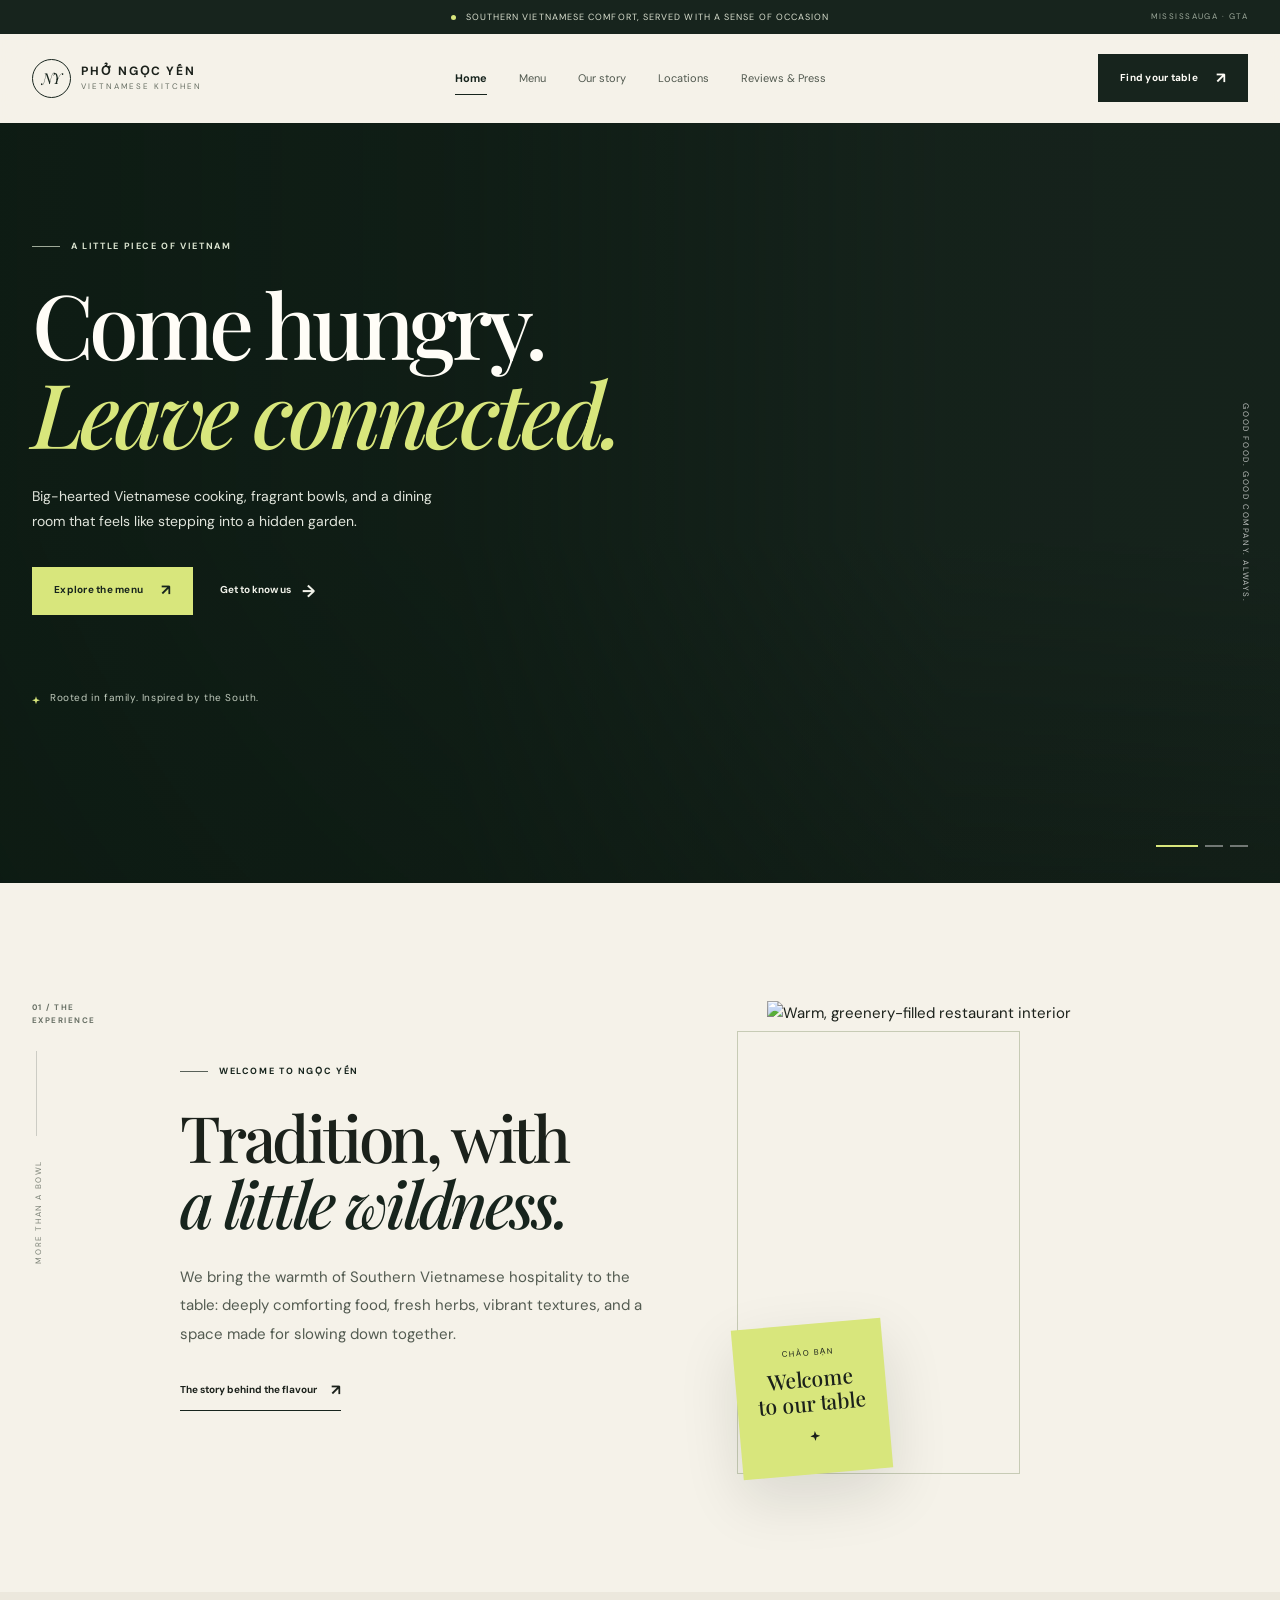
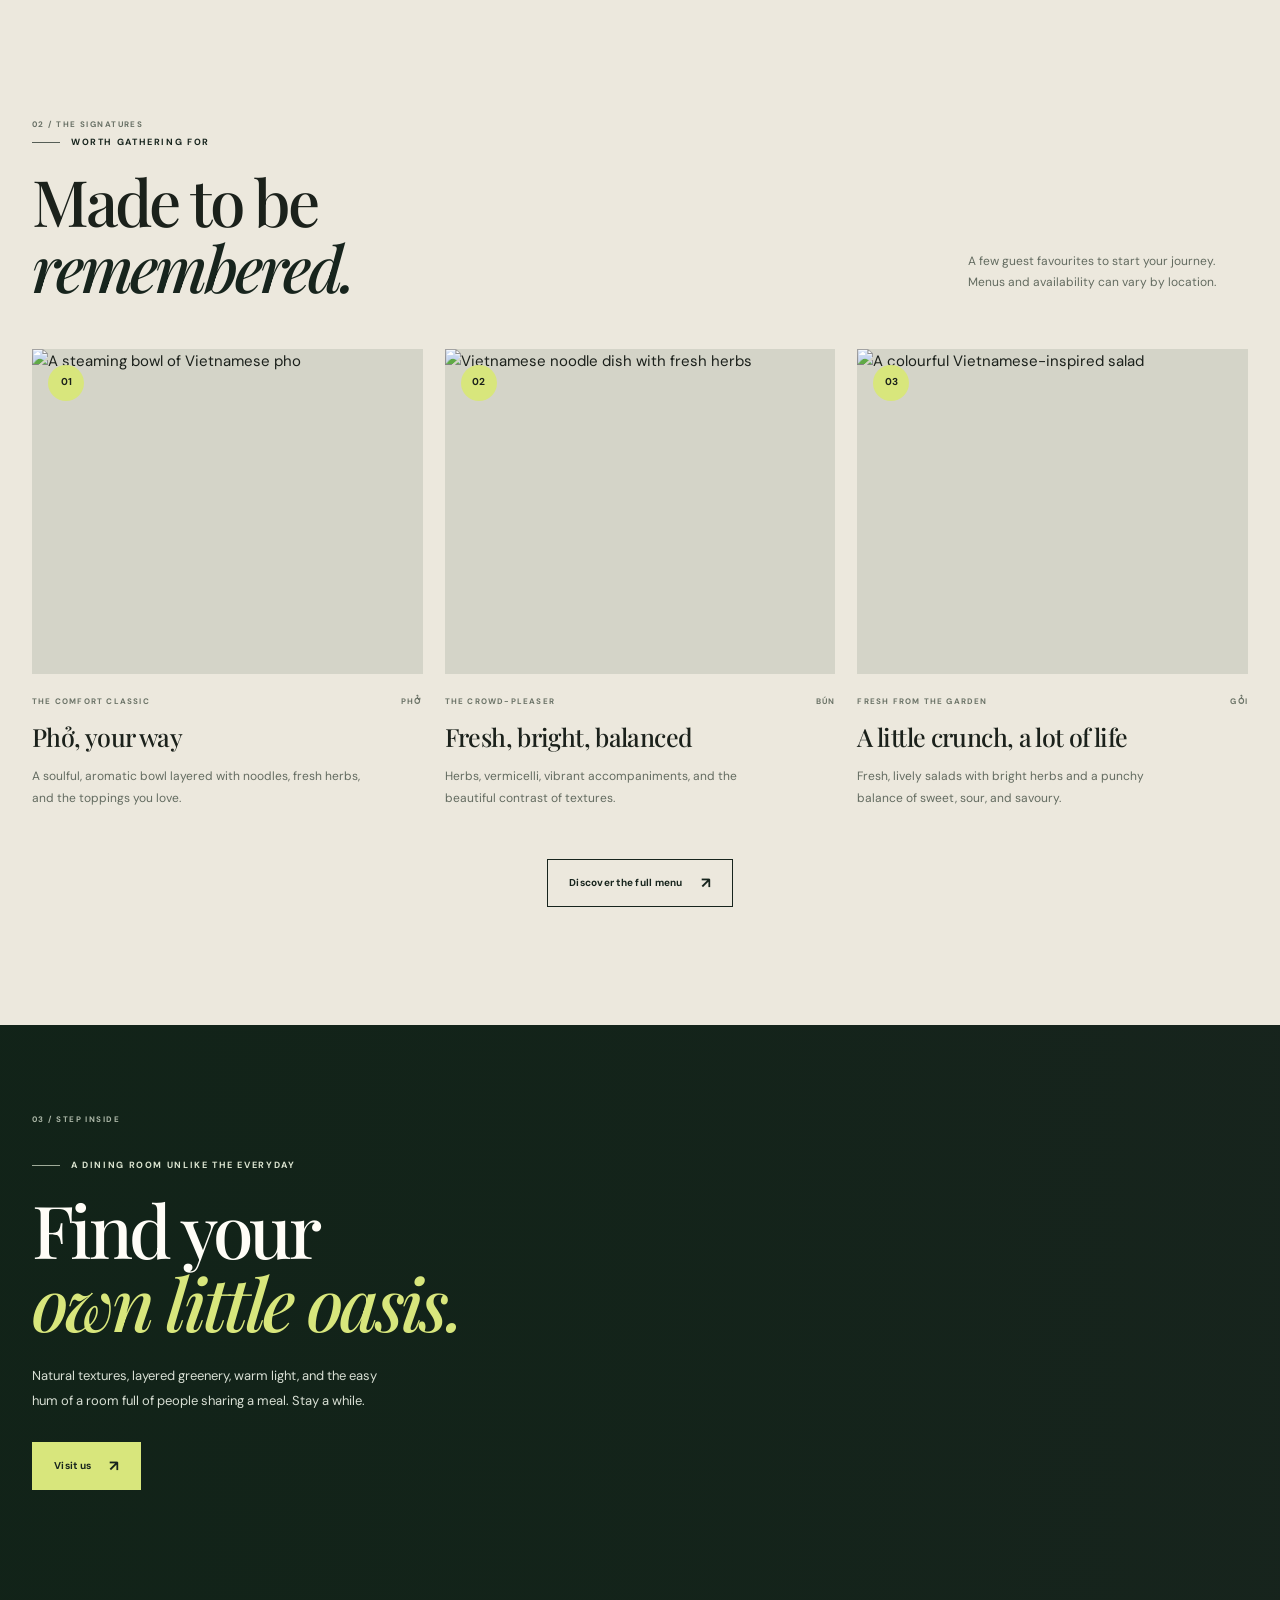
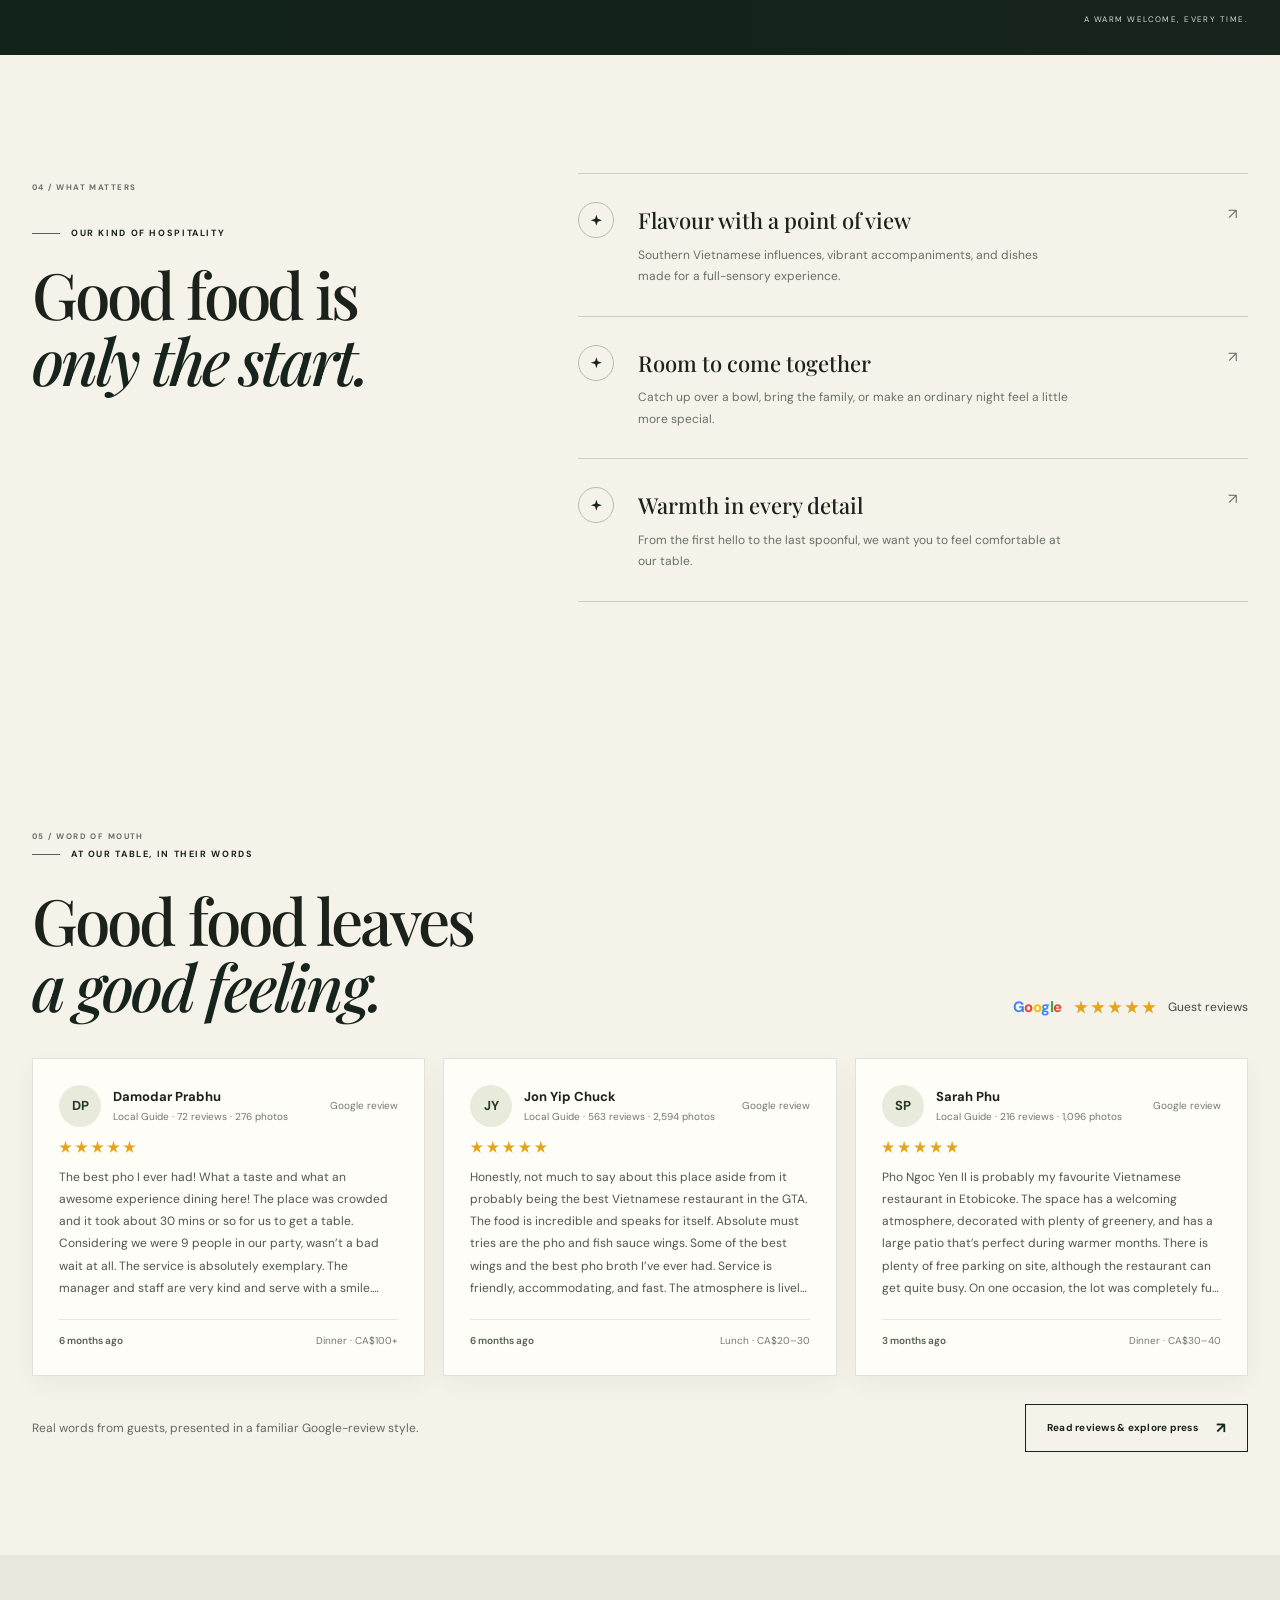
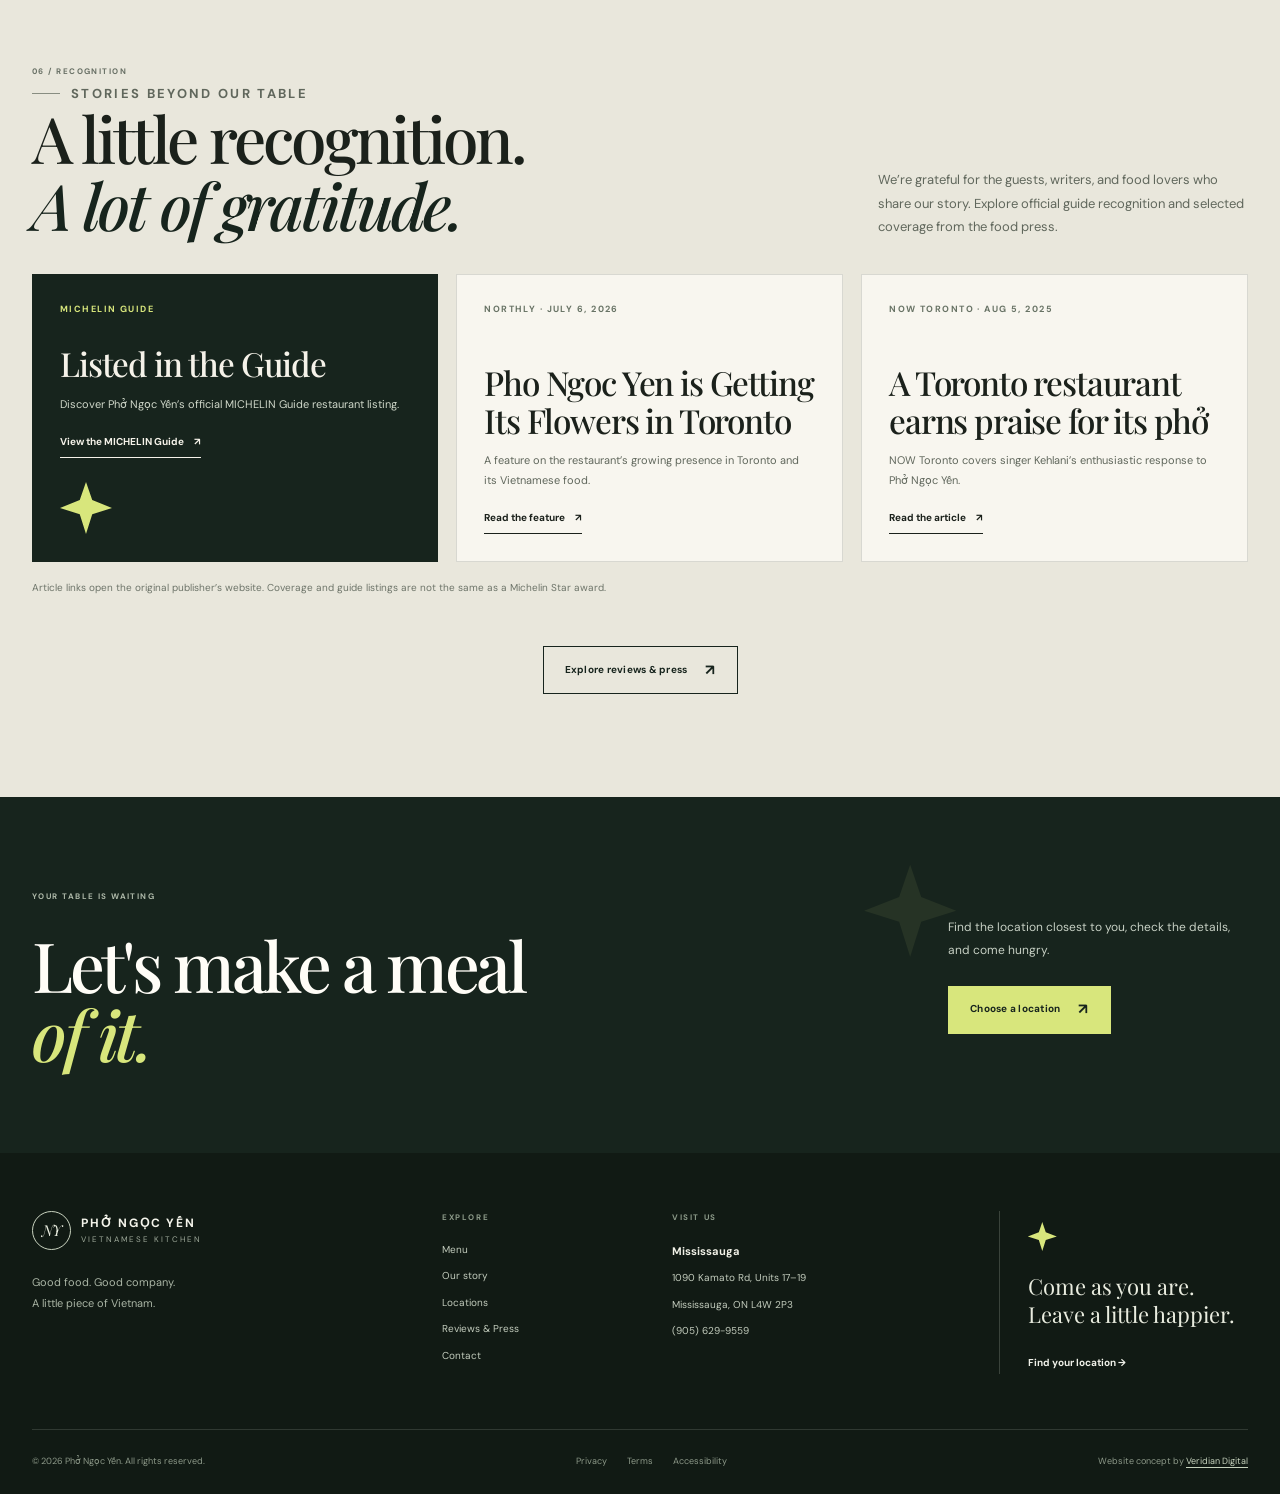
==== commit 9c13bf8c: "Update project" ====
--- a/index.html
+++ b/index.html
@@ -3,6 +3,11 @@
 <html lang="en">
 
 <head>
+<link rel="icon" type="image/png" href="/favicon-96x96.png" sizes="96x96" />
+<link rel="icon" type="image/svg+xml" href="/favicon.svg" />
+<link rel="shortcut icon" href="/favicon.ico" />
+<link rel="apple-touch-icon" sizes="180x180" href="/apple-touch-icon.png" />
+<link rel="manifest" href="/site.webmanifest" />
 
   <meta charset="utf-8">
 
@@ -165,6 +170,8 @@
 Our story</a>
 <a href="locations.html">
 Locations</a>
+<a href="reviews-press.html">
+Reviews &amp; Press</a>
 
     </nav>
 
@@ -215,8 +222,7 @@
 </div>
 
       <div class="hero-footnote">
-<span class="tiny-star">
-✦︎</span>
+<span class="tiny-star"><span class="css-star" aria-hidden="true"></span></span>
  Rooted in family. Inspired by the South.</div>
 
     </div>
@@ -274,8 +280,7 @@
 <strong>
 Welcome<br>
 to our table</strong>
-<i>
-✦︎</i>
+<i><span class="css-star" aria-hidden="true"></span></i>
 </div>
 </div>
 
@@ -423,8 +428,7 @@
       <div class="value-list">
 
         <article class="value-item reveal">
-<span class="value-icon">
-✦︎</span>
+<span class="value-icon"><span class="css-star" aria-hidden="true"></span></span>
 <div>
 <h3>
 Flavour with a point of view</h3>
@@ -436,8 +440,7 @@
 </article>
 
         <article class="value-item reveal">
-<span class="value-icon">
-✦︎</span>
+<span class="value-icon"><span class="css-star" aria-hidden="true"></span></span>
 <div>
 <h3>
 Room to come together</h3>
@@ -449,8 +452,7 @@
 </article>
 
         <article class="value-item reveal">
-<span class="value-icon">
-✦︎</span>
+<span class="value-icon"><span class="css-star" aria-hidden="true"></span></span>
 <div>
 <h3>
 Warmth in every detail</h3>
@@ -466,6 +468,10 @@
     </div>
 
   </section>
+
+
+  <section class="reviews-section section-pad" aria-labelledby="guest-reviews-title"><div class="container"><div class="reviews-heading"><div><span class="section-index">05 / WORD OF MOUTH</span><p class="eyebrow"><span class="eyebrow-line"></span> At our table, in their words</p><h2 id="guest-reviews-title">Good food leaves<br><em>a good feeling.</em></h2></div><div class="reviews-summary"><span class="google-word" aria-label="Google"><span>G</span><span>o</span><span>o</span><span>g</span><span>l</span><span>e</span></span><span class="review-stars" aria-label="Five star reviews"><span></span><span></span><span></span><span></span><span></span></span><span>Guest reviews</span></div></div><div class="review-grid"><article class="review-card"><div class="review-card-top"><span class="review-avatar" aria-hidden="true">DP</span><div class="review-author"><strong>Damodar Prabhu</strong><small>Local Guide · 72 reviews · 276 photos</small></div><span class="review-source">Google review</span></div><div class="review-stars" aria-label="5 out of 5 stars"><span></span><span></span><span></span><span></span><span></span></div><blockquote>The best pho I ever had! What a taste and what an awesome experience dining here! The place was crowded and it took about 30 mins or so for us to get a table. Considering we were 9 people in our party, wasn’t a bad wait at all. The service is absolutely exemplary. The manager and staff are very kind and serve with a smile. There were good amount of vegan options for me. My only ask to the management would be to consider adding at least one vegan dessert in the menu. Highly recommend this place and you will love the food and the service! Food: 5/5 · Service: 5/5 · Atmosphere: 5/5 · Group size: 9+ people.</blockquote><div class="review-card-foot"><span>6 months ago</span><span>Dinner · CA$100+</span></div></article><article class="review-card"><div class="review-card-top"><span class="review-avatar" aria-hidden="true">JY</span><div class="review-author"><strong>Jon Yip Chuck</strong><small>Local Guide · 563 reviews · 2,594 photos</small></div><span class="review-source">Google review</span></div><div class="review-stars" aria-label="5 out of 5 stars"><span></span><span></span><span></span><span></span><span></span></div><blockquote>Honestly, not much to say about this place aside from it probably being the best Vietnamese restaurant in the GTA. The food is incredible and speaks for itself. Absolute must tries are the pho and fish sauce wings. Some of the best wings and the best pho broth I’ve ever had. Service is friendly, accommodating, and fast. The atmosphere is lively and the decor is fun and inviting. Prices are reasonable and quality is exceptional. Definitely give it a try and I can almost guarantee it won’t be your last trip here. Highly, highly recommend!</blockquote><div class="review-card-foot"><span>6 months ago</span><span>Lunch · CA$20–30</span></div></article><article class="review-card"><div class="review-card-top"><span class="review-avatar" aria-hidden="true">SP</span><div class="review-author"><strong>Sarah Phu</strong><small>Local Guide · 216 reviews · 1,096 photos</small></div><span class="review-source">Google review</span></div><div class="review-stars" aria-label="5 out of 5 stars"><span></span><span></span><span></span><span></span><span></span></div><blockquote>Pho Ngoc Yen II is probably my favourite Vietnamese restaurant in Etobicoke. The space has a welcoming atmosphere, decorated with plenty of greenery, and has a large patio that’s perfect during warmer months. There is plenty of free parking on site, although the restaurant can get quite busy. On one occasion, the lot was completely full and I had to wait a bit for a spot, which speaks to its popularity. The staff are friendly and attentive, and payment is made at the front counter after your meal. One thing that sets this restaurant apart is its extensive menu. While the pho is good, there are also many other Vietnamese and Thai dishes that you don’t typically find at most Vietnamese restaurants, making it a great place to explore beyond the usual Vietnamese classics.</blockquote><div class="review-card-foot"><span>3 months ago</span><span>Dinner · CA$30–40</span></div></article></div><div class="reviews-cta"><p>Real words from guests, presented in a familiar Google-review style.</p><a class="button button-outline" href="reviews-press.html">Read reviews &amp; explore press <span aria-hidden="true">↗</span></a></div></div></section>
+  <section class="press-section" aria-labelledby="press-preview-title"><div class="container"><div class="press-heading"><div><span class="section-index">06 / RECOGNITION</span><p class="eyebrow"><span class="eyebrow-line"></span> Stories beyond our table</p><h2 id="press-preview-title">A little recognition.<br><em>A lot of gratitude.</em></h2></div><p>We’re grateful for the guests, writers, and food lovers who share our story. Explore official guide recognition and selected coverage from the food press.</p></div><div class="press-grid"><article class="press-card press-card--feature"><span class="press-card-kicker">MICHELIN Guide</span><div><h3>Listed in the Guide</h3><p>Discover Phở Ngọc Yến’s official MICHELIN Guide restaurant listing.</p><a class="press-link" href="https://guide.michelin.com/ca/en/ontario/mississauga_1245409/restaurant/pho-ngoc-yen" target="_blank" rel="noopener">View the MICHELIN Guide <span aria-hidden="true">↗</span></a><span class="press-card-mark css-star" aria-hidden="true"></span></div></article><article class="press-card"><span class="press-card-kicker">Northly · July 6, 2026</span><div><h3>Pho Ngoc Yen is Getting Its Flowers in Toronto</h3><p>A feature on the restaurant’s growing presence in Toronto and its Vietnamese food.</p><a class="press-link" href="https://thenorthly.com/stories/pho-ngoc-yen-is-getting-its-flowers-in-toronto/" target="_blank" rel="noopener">Read the feature <span aria-hidden="true">↗</span></a></div></article><article class="press-card"><span class="press-card-kicker">NOW Toronto · Aug 5, 2025</span><div><h3>A Toronto restaurant earns praise for its phở</h3><p>NOW Toronto covers singer Kehlani’s enthusiastic response to Phở Ngọc Yến.</p><a class="press-link" href="https://nowtoronto.com/culture/singer-kehlani-toronto-restaurant-best-vietnamese-food/" target="_blank" rel="noopener">Read the article <span aria-hidden="true">↗</span></a></div></article></div><p class="press-note">Article links open the original publisher’s website. Coverage and guide listings are not the same as a Michelin Star award.</p><div class="center-cta"><a class="button button-outline" href="reviews-press.html#press">Explore reviews &amp; press <span aria-hidden="true">↗</span></a></div></div></section>
 
   <section class="visit-band">
 
@@ -487,8 +493,7 @@
 ↗</span>
 </a>
 </div>
-<span class="band-flower">
-✦︎</span>
+<span class="band-flower"><span class="css-star" aria-hidden="true"></span></span>
 </div>
 
   </section>
@@ -521,6 +526,8 @@
 Our story</a>
 <a href="locations.html">
 Locations</a>
+<a href="reviews-press.html">
+Reviews &amp; Press</a>
 <a href="contact.html">
 Contact</a>
 </div>
@@ -537,8 +544,7 @@
 (905) 629-9559</a>
 </div>
 <div class="footer-note">
-<span class="footer-flower">
-✦︎</span>
+<span class="footer-flower"><span class="css-star" aria-hidden="true"></span></span>
 <p>
 Come as you are.<br>
 Leave a little happier.</p>
--- a/assets/css/styles.css
+++ b/assets/css/styles.css
@@ -1,6 +1,6 @@
 /* Pho Ngoc Yen — visual system */
 :root{--forest:#17241d;--forest-2:#23382d;--moss:#d8e67c;--moss-dark:#b8c75b;--paper:#f5f2e9;--paper-2:#ece8dd;--ink:#1b211b;--muted:#666d62;--line:rgba(23,36,29,.18);--white:#fffdf7;--red:#bd4a35;--serif:"Playfair Display",Georgia,serif;--sans:"DM Sans",Arial,sans-serif;--container:1240px;--ease:cubic-bezier(.2,.7,.2,1);--shadow:0 22px 60px rgba(13,27,18,.12)}
-*{box-sizing:border-box}html{zoom:1.1;scroll-behavior:smooth;scroll-padding-top:100px;background:var(--paper)}body{margin:0;background:var(--paper);color:var(--ink);font-family:var(--sans);font-size:15px;line-height:1.65;-webkit-font-smoothing:antialiased}body.nav-open{overflow:hidden}img{display:block;max-width:100%}a{color:inherit;text-decoration:none}button,input,textarea,select{font:inherit}button,a,input,textarea,select{-webkit-tap-highlight-color:transparent}button:focus-visible,a:focus-visible,input:focus-visible,textarea:focus-visible,select:focus-visible{outline:3px solid var(--red);outline-offset:4px}::selection{background:var(--moss);color:var(--forest)}.container{width:min(var(--container),calc(100% - 64px));margin-inline:auto}.skip-link{position:fixed;z-index:1000;top:12px;left:12px;padding:12px 18px;background:var(--moss);color:var(--forest);transform:translateY(-150%);border-radius:2px}.skip-link:focus{transform:translateY(0)}.sr-only{position:absolute;width:1px;height:1px;padding:0;margin:-1px;overflow:hidden;clip:rect(0,0,0,0);white-space:nowrap;border:0}
+*{box-sizing:border-box}html{scroll-behavior:smooth;scroll-padding-top:100px;background:var(--paper)}body{margin:0;background:var(--paper);color:var(--ink);font-family:var(--sans);font-size:15px;line-height:1.65;-webkit-font-smoothing:antialiased}body.nav-open{overflow:hidden}img{display:block;max-width:100%}a{color:inherit;text-decoration:none}button,input,textarea,select{font:inherit}button,a,input,textarea,select{-webkit-tap-highlight-color:transparent}button:focus-visible,a:focus-visible,input:focus-visible,textarea:focus-visible,select:focus-visible{outline:3px solid var(--red);outline-offset:4px}::selection{background:var(--moss);color:var(--forest)}.container{width:min(var(--container),calc(100% - 64px));margin-inline:auto}.skip-link{position:fixed;z-index:1000;top:12px;left:12px;padding:12px 18px;background:var(--moss);color:var(--forest);transform:translateY(-150%);border-radius:2px}.skip-link:focus{transform:translateY(0)}.sr-only{position:absolute;width:1px;height:1px;padding:0;margin:-1px;overflow:hidden;clip:rect(0,0,0,0);white-space:nowrap;border:0}
 .announcement{height:34px;background:var(--forest);color:#d9dfcf;display:flex;align-items:center;justify-content:center;gap:10px;font-size:9px;letter-spacing:.12em;text-transform:uppercase;position:relative;padding:0 18px}.announcement-dot{width:5px;height:5px;border-radius:50%;background:var(--moss);display:inline-block}.announcement-right{position:absolute;right:max(32px,calc((100% - var(--container))/2));color:#9eaa9c;font-size:8px;letter-spacing:.18em}
 .site-header{position:sticky;top:0;z-index:100;background:rgba(245,242,233,.96);backdrop-filter:blur(14px);border-bottom:1px solid transparent;transition:box-shadow .3s,border-color .3s}.site-header.is-scrolled{box-shadow:0 8px 30px rgba(15,30,20,.08);border-color:var(--line)}.header-inner{width:min(var(--container),calc(100% - 64px));height:88px;margin:auto;display:grid;grid-template-columns:1fr auto 1fr;align-items:center;gap:24px}.brand{display:inline-flex;align-items:center;gap:10px;width:max-content}.brand-mark{width:39px;height:39px;display:grid;place-items:center;border:1px solid var(--forest);border-radius:50%;font-family:var(--serif);font-size:15px;font-style:italic;color:var(--forest);letter-spacing:-.08em}.brand-wordmark{display:flex;flex-direction:column;line-height:1.15;gap:4px}.brand-wordmark strong{font-size:12px;letter-spacing:.15em;font-weight:700}.brand-wordmark small{font-size:8px;letter-spacing:.24em;color:var(--muted)}.nav{display:flex;align-items:center;gap:32px}.nav a{font-size:11px;color:#50584e;position:relative;padding:8px 0}.nav a:after{content:"";position:absolute;bottom:0;left:0;width:0;height:1px;background:var(--forest);transition:width .25s}.nav a:hover:after,.nav a.active:after{width:100%}.nav a.active{color:var(--forest);font-weight:700}.header-cta{justify-self:end}.button{min-height:48px;display:inline-flex;align-items:center;justify-content:center;gap:18px;padding:0 21px;border:1px solid transparent;font-size:10px;font-weight:700;letter-spacing:.025em;transition:transform .25s var(--ease),background .25s,color .25s,border-color .25s;cursor:pointer}.button span{font-size:15px;transition:transform .25s}.button:hover{transform:translateY(-2px)}.button:hover span{transform:translate(2px,-2px)}.button-dark{background:var(--forest);color:var(--white)}.button-dark:hover{background:var(--forest-2)}.button-lime{background:var(--moss);color:var(--forest)}.button-lime:hover{background:#e5ef9a}.button-outline{border-color:var(--forest);background:transparent;color:var(--forest)}.button-outline:hover{background:var(--forest);color:var(--white)}.menu-toggle{display:none;background:transparent;border:0;padding:10px}
 .hero{min-height:min(760px,calc(100svh - 122px));height:690px;max-height:780px;background:var(--forest);color:var(--white);position:relative;overflow:hidden;isolation:isolate}.hero-image,.hero-shade{position:absolute;inset:0}.hero-image{background-image:url("https://images.unsplash.com/photo-1569718212165-3a8278d5f624?auto=format&fit=crop&w=2200&q=90");background-position:center 54%;background-size:cover;z-index:-2;animation:hero-zoom 15s ease-out both}.hero-shade{z-index:-1;background:linear-gradient(90deg,rgba(13,27,19,.88) 0%,rgba(13,27,19,.72) 36%,rgba(13,27,19,.18) 74%,rgba(13,27,19,.15) 100%),linear-gradient(0deg,rgba(12,22,15,.35),transparent 45%)}.hero-content{padding-top:116px;position:relative;z-index:1}.eyebrow{display:flex;align-items:center;gap:11px;font-size:9px;letter-spacing:.18em;text-transform:uppercase;font-weight:700;color:var(--forest);margin:0 0 25px}.eyebrow-line{width:28px;height:1px;background:currentColor;display:inline-block;opacity:.7}.light-eyebrow{color:#dce5d1}.hero h1,.page-hero h1{font-family:var(--serif);font-weight:500;font-size:clamp(54px,7vw,94px);letter-spacing:-.055em;line-height:.99;margin:0 0 28px;max-width:790px}.hero h1 em,.page-hero h1 em,.section-heading h2 em,.intro-copy h2 em,.garden-content h2 em,.values-title h2 em,.visit-band h2 em,.menu-intro h2 em,.story-main-copy h2 em,.visit-info-grid h2 em,.contact-copy h2 em,.legal-container h1 em,.error-content h1 em{font-weight:500;color:var(--moss);font-style:italic}.hero-copy{max-width:425px;font-size:14px;line-height:1.8;color:#e1e5dc;margin:0 0 32px}.hero-actions{display:flex;align-items:center;gap:27px}.text-link{font-size:10px;font-weight:700;display:inline-flex;align-items:center;gap:11px}.text-link span{font-size:17px}.light-link{color:#f0f1e9}.hero-footnote{display:flex;align-items:center;gap:10px;color:#c1cbbd;font-size:10px;letter-spacing:.06em;margin-top:70px}.tiny-star{color:var(--moss);font-size:17px}.hero-side-note{position:absolute;right:28px;top:50%;writing-mode:vertical-rl;transform:translateY(-50%);font-size:8px;letter-spacing:.2em;color:rgba(255,255,255,.7)}.hero-pagination{position:absolute;bottom:36px;right:max(32px,calc((100% - var(--container))/2));display:flex;gap:7px}.hero-pagination span{width:18px;height:2px;background:rgba(255,255,255,.4)}.hero-pagination .pagination-active{width:42px;background:var(--moss)}
@@ -60,3 +60,105 @@
     pointer-events: auto;
   }
 }
+
+
+/* Reviews & press additions; fluid layout avoids non-standard global zoom scaling. */
+.reviews-section{background:#f5f2e9;padding:clamp(64px,8vw,112px) 0}
+.reviews-heading{display:flex;align-items:flex-end;justify-content:space-between;gap:28px;margin-bottom:38px}
+.reviews-heading h2,.press-heading h2{font-family:var(--serif);font-size:clamp(38px,5vw,64px);line-height:1.04;letter-spacing:-.045em;font-weight:500;margin:0}
+.reviews-heading h2 em,.press-heading h2 em{font-style:italic;color:var(--forest)}
+.reviews-summary{display:flex;align-items:center;gap:12px;flex-wrap:wrap;color:#424a40;font-size:12px}
+.google-word{font-weight:700;letter-spacing:-.03em;font-size:15px;color:#4285f4}
+.google-word span:nth-child(2){color:#ea4335}.google-word span:nth-child(3){color:#fbbc05}.google-word span:nth-child(4){color:#4285f4}.google-word span:nth-child(5){color:#34a853}.google-word span:nth-child(6){color:#ea4335}
+.review-stars{display:flex;gap:2px;color:#e4a51b;font-family:Arial,sans-serif;font-size:16px;line-height:1;letter-spacing:.02em}
+.review-grid{display:grid;grid-template-columns:repeat(3,minmax(0,1fr));gap:18px}
+.review-card{display:flex;flex-direction:column;min-width:0;background:#fffdf8;border:1px solid rgba(23,36,29,.12);padding:26px;box-shadow:0 8px 24px rgba(23,36,29,.045);height:100%}
+.review-card-top{display:flex;align-items:center;gap:12px;margin-bottom:14px}
+.review-avatar{width:42px;height:42px;flex:0 0 42px;display:grid;place-items:center;border-radius:50%;background:#e8ebdc;color:#26372b;font-weight:700;font-size:13px}
+.review-author{min-width:0;flex:1}.review-author strong{display:block;font-size:13px;line-height:1.35}.review-author small{display:block;color:#72786e;font-size:10px;line-height:1.5;margin-top:3px}
+.review-source{font-size:10px;color:#73796f;white-space:nowrap}
+.review-card .review-stars{margin-bottom:12px}.review-card blockquote{font-size:12px;line-height:1.85;color:#4e564b;margin:0 0 20px;display:-webkit-box;-webkit-line-clamp:6;-webkit-box-orient:vertical;overflow:hidden}
+.review-card-foot{display:flex;justify-content:space-between;gap:12px;align-items:center;border-top:1px solid rgba(23,36,29,.1);padding-top:13px;margin-top:auto;color:#747a70;font-size:10px}
+.review-card-foot span:first-child{font-weight:600;color:#56604f}
+.reviews-cta{display:flex;justify-content:space-between;align-items:center;gap:20px;margin-top:28px}
+.reviews-cta p{margin:0;color:#62695f;font-size:12px}
+.press-section{background:#e9e7dc;padding:clamp(64px,8vw,112px) 0}
+.press-heading{display:flex;justify-content:space-between;align-items:flex-end;gap:28px;margin-bottom:36px}
+.press-heading p{max-width:370px;color:#60675c;font-size:13px;line-height:1.8;margin:0}
+.press-grid{display:grid;grid-template-columns:1.05fr 1fr 1fr;gap:18px}
+.press-card{position:relative;display:flex;flex-direction:column;justify-content:space-between;min-height:260px;padding:27px;background:#f8f6ef;border:1px solid rgba(23,36,29,.14);overflow:hidden}
+.press-card--feature{background:var(--forest);color:#f5f2e9}
+.press-card-kicker{font-size:9px;letter-spacing:.16em;text-transform:uppercase;font-weight:700;color:#687365}
+.press-card--feature .press-card-kicker{color:#d8e67c}
+.press-card h3{font-family:var(--serif);font-size:clamp(24px,2.6vw,34px);font-weight:500;line-height:1.12;letter-spacing:-.035em;margin:28px 0 12px}
+.press-card p{font-size:11px;line-height:1.8;color:#60675c;margin:0}
+.press-card--feature p{color:#d0d8ca}
+.press-card-mark{font-family:var(--serif);font-size:52px;line-height:1;color:#d8e67c;margin-top:20px}
+.press-note{font-size:10px;color:#6d7469;margin-top:18px}
+.press-link{display:inline-flex;align-items:center;gap:10px;font-size:10px;font-weight:700;margin-top:20px;border-bottom:1px solid currentColor;padding-bottom:6px;width:max-content}
+.press-hero{background:var(--forest);color:#fffdf7;padding:clamp(68px,10vw,130px) 0 clamp(60px,8vw,100px);position:relative;overflow:hidden}
+.press-hero .container{position:relative;z-index:1}.press-hero h1{font-family:var(--serif);font-size:clamp(48px,8vw,92px);line-height:.98;letter-spacing:-.055em;font-weight:500;max-width:850px;margin:0 0 24px}.press-hero h1 em{color:var(--moss);font-weight:500}.press-hero p{max-width:590px;color:#d5ddcf;font-size:14px;line-height:1.9;margin:0}
+.reviews-page{padding:70px 0 100px}.reviews-page-intro{display:flex;justify-content:space-between;align-items:flex-end;gap:24px;margin-bottom:30px}.reviews-page-intro h2{font-family:var(--serif);font-size:clamp(34px,4vw,52px);font-weight:500;line-height:1.05;letter-spacing:-.04em;margin:0}.reviews-page-intro p{max-width:390px;font-size:12px;color:#62695f;line-height:1.8;margin:0}
+.review-grid--all{grid-template-columns:repeat(2,minmax(0,1fr));gap:18px}.review-grid--all .review-card blockquote{-webkit-line-clamp:unset;display:block}.review-grid--all .review-card{min-height:280px}
+.press-embed-guide{margin-top:32px;padding:24px;border:1px solid rgba(23,36,29,.15);background:rgba(255,253,247,.55);font-size:12px;line-height:1.8;color:#62695f}.press-embed-guide strong{color:var(--forest)}
+@media(max-width:900px){.review-grid{grid-template-columns:repeat(2,minmax(0,1fr))}.press-grid{grid-template-columns:1fr 1fr}.press-card--feature{grid-row:span 2}.reviews-heading,.press-heading{align-items:flex-start;flex-direction:column}.reviews-cta{align-items:flex-start;flex-direction:column}.review-grid--all{grid-template-columns:1fr 1fr}}
+@media(max-width:780px){
+  .site-header{position:sticky;z-index:2147483000;isolation:isolate;backdrop-filter:none!important;-webkit-backdrop-filter:none!important;transform:none}
+  .header-inner{position:relative;z-index:2}
+  .site-header .menu-toggle{position:relative;z-index:2147483002;touch-action:manipulation}
+  .site-header .nav{position:fixed!important;top:108px;left:0;right:0;bottom:0;width:100vw;max-width:100vw;height:calc(100dvh - 108px);max-height:calc(100vh - 108px);z-index:2147483001;isolation:isolate;background:var(--paper);transform:translateX(-102%);visibility:hidden;opacity:0;pointer-events:none;overflow-y:auto;padding:28px 24px calc(32px + env(safe-area-inset-bottom));}
+  .site-header .nav.is-open{transform:translateX(0);visibility:visible;opacity:1;pointer-events:auto}
+  .review-grid,.review-grid--all{grid-template-columns:1fr}.review-card{padding:22px}.press-grid{grid-template-columns:1fr}.press-card--feature{grid-row:auto}.press-card{min-height:220px}.reviews-page{padding:48px 0 70px}.reviews-page-intro{align-items:flex-start;flex-direction:column}
+}
+@media(max-width:420px){.review-source{font-size:9px}.review-card{padding:18px}.press-card{padding:22px}.reviews-summary{font-size:11px}}
+
+.css-star{display:inline-block;position:relative;width:.62em;height:.62em;flex:0 0 auto;background:currentColor;transform:rotate(45deg);font-size:inherit;line-height:1}.image-stamp .css-star{width:10px;height:10px;margin-top:10px}
+
+.icon-svg{display:block;width:1.1em;height:1.1em;flex:0 0 auto;overflow:visible}.philosophy-icon .icon-svg,.contact-detail-icon .icon-svg,.visit-info-icon .icon-svg{width:1.15em;height:1.15em}.css-star{display:inline-block;width:.62em;height:.62em;flex:0 0 auto;background:currentColor;clip-path:polygon(50% 0,62% 35%,100% 50%,62% 62%,50% 100%,38% 62%,0 50%,38% 35%);vertical-align:middle;transform:none}.image-stamp .css-star{width:10px;height:10px;margin-top:10px}.value-icon .css-star{width:11px;height:11px}.band-flower .css-star{width:92px;height:92px}.footer-flower .css-star{width:29px;height:29px}.tiny-star .css-star{width:8px;height:8px}.story-aside-mark .css-star{width:34px;height:34px}.philosophy-icon .css-star{width:24px;height:24px}.note-flower .css-star{width:28px;height:28px}.press-card-mark.css-star{width:52px;height:52px}
+
+.review-stars{display:flex;align-items:center;gap:3px;color:#e4a51b;font-size:0;line-height:1}.review-stars span{display:block;width:13px;height:13px;background:currentColor;clip-path:polygon(50% 0%,61% 35%,98% 35%,68% 57%,79% 93%,50% 71%,21% 93%,32% 57%,2% 35%,39% 35%)}.reviews-summary .review-stars span{width:14px;height:14px}.press-card .press-link{position:relative;z-index:1}.press-card--feature .press-card-mark{display:block;margin-top:24px}
+
+
+/* Move all content in the STEP INSIDE section upward */
+.garden-content {
+  position: relative;
+  top: 80px;
+}
+
+.story-image-caption-copy {
+  position: absolute;
+  bottom: 45px;
+  left: max(32px, calc((100% - var(--container)) / 2));
+  color: #fff;
+  display: flex;
+  flex-direction: column;
+  gap: 15px;
+  transform: translateY(-35px);
+}
+
+.story-image-caption-copy span {
+  font-family: var(--sans);
+  font-size: 8px;
+  letter-spacing: .2em;
+  font-weight: 400;
+}
+
+.story-image-caption-copy strong {
+  font-family: var(--serif);
+  font-weight: 500;
+  font-size: 35px;
+  line-height: 1.1;
+}
+
+@media (max-width: 520px) {
+  .story-image-caption-copy {
+    left: 18px;
+    bottom: 28px;
+    transform: translateY(-25px);
+    gap: 12px;
+  }
+
+  .story-image-caption-copy strong {
+    font-size: 29px;
+  }
+}
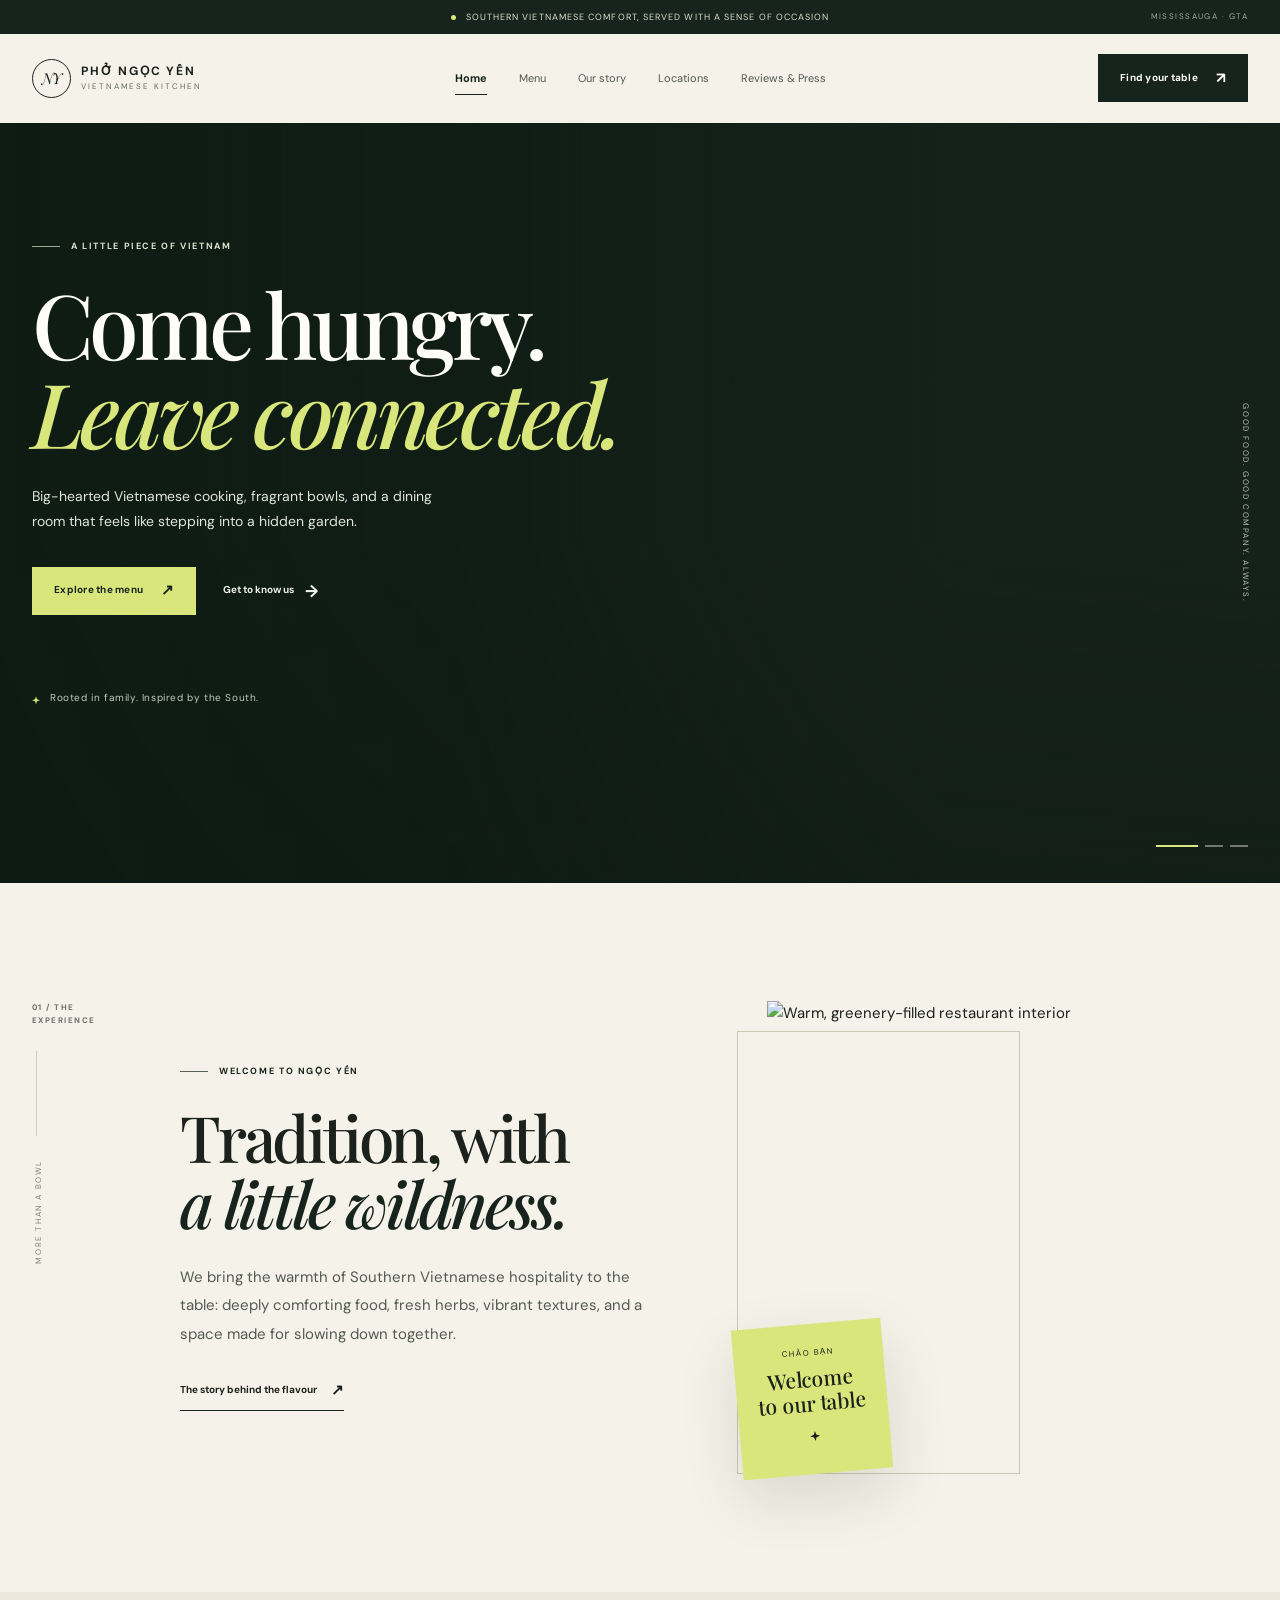
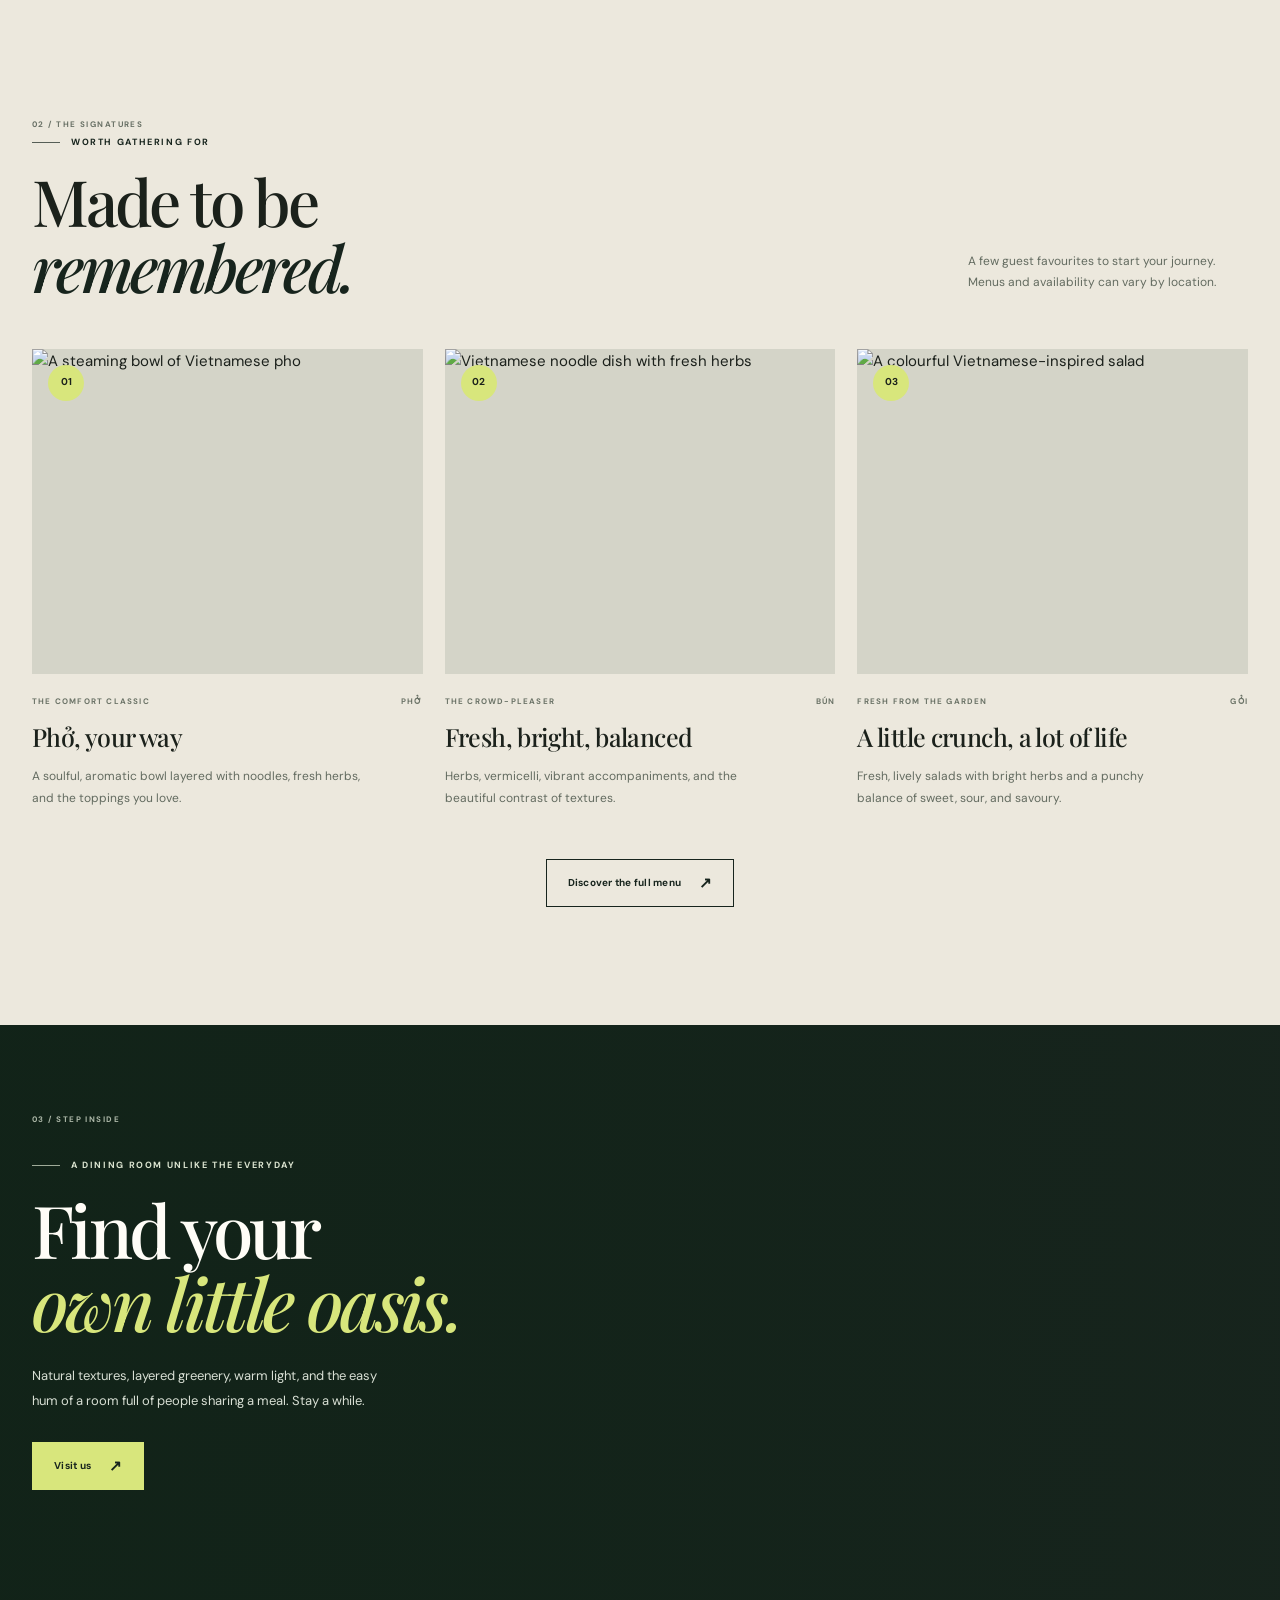
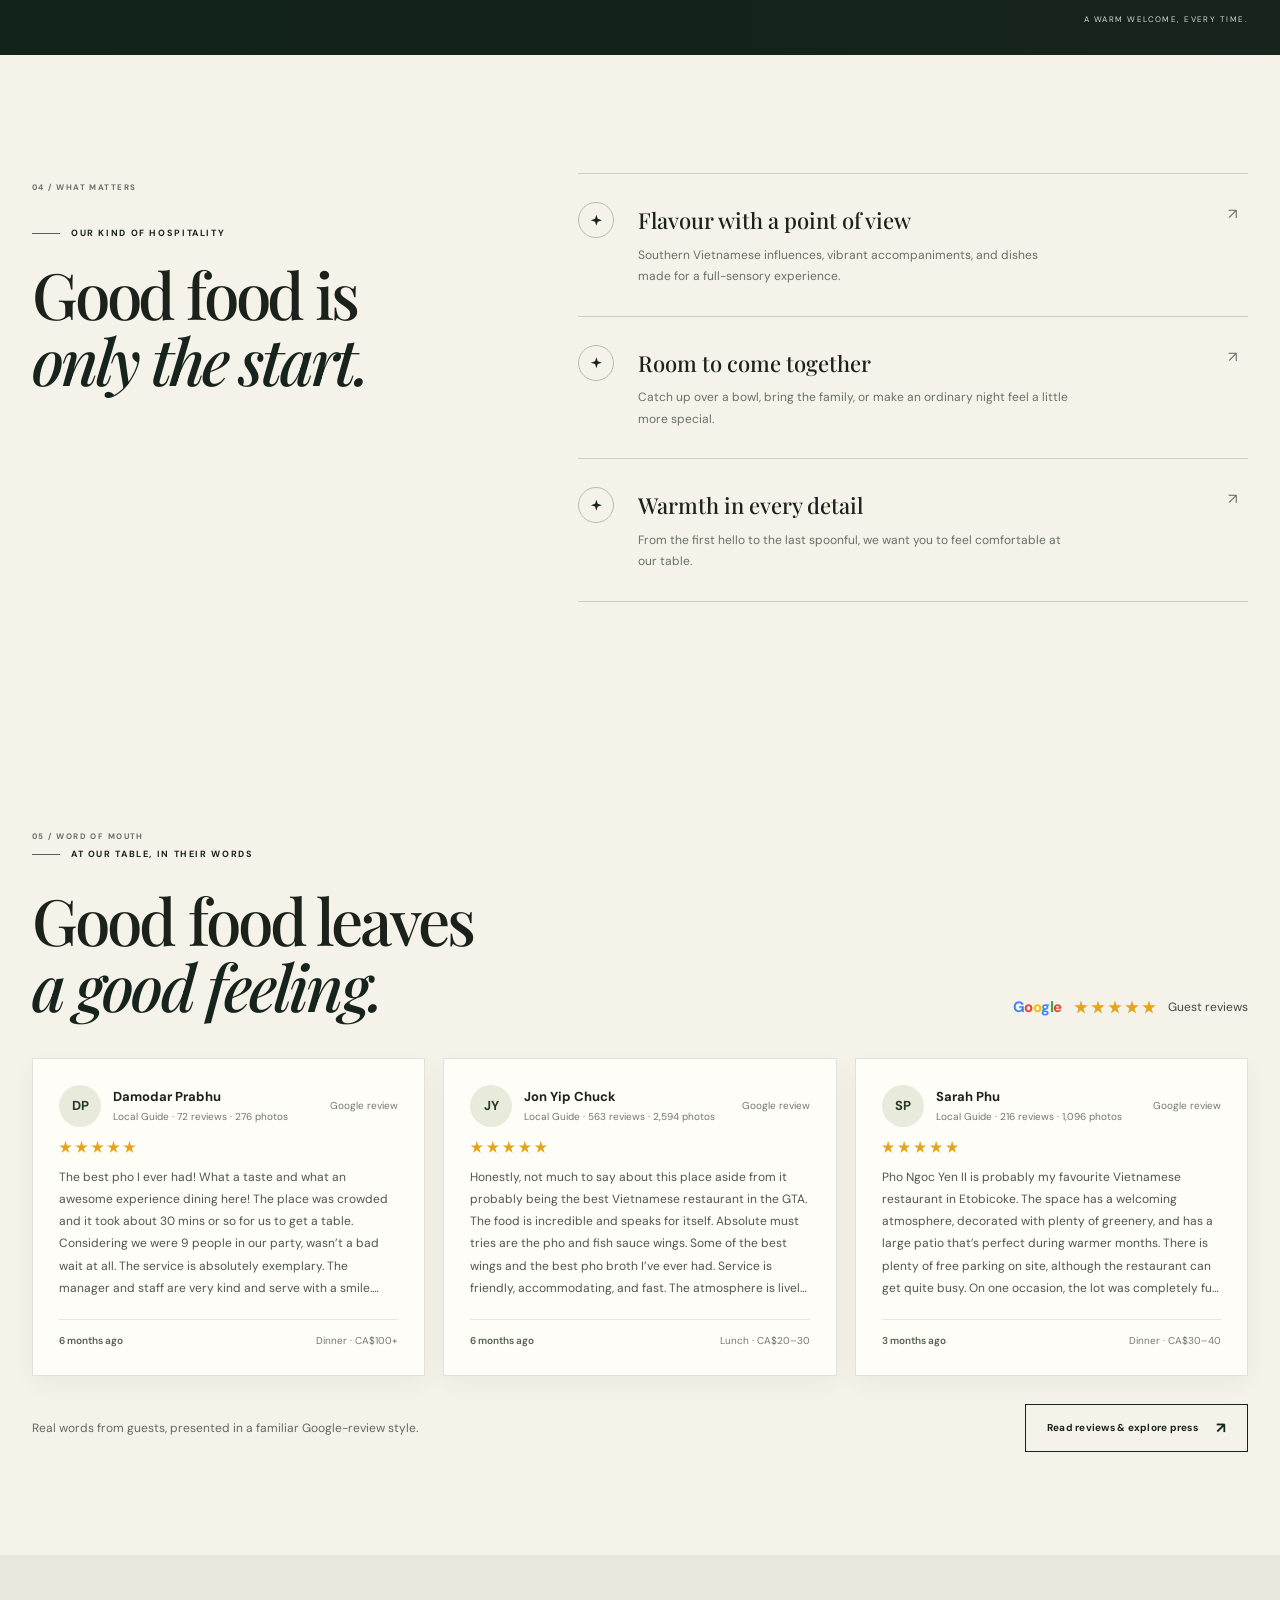
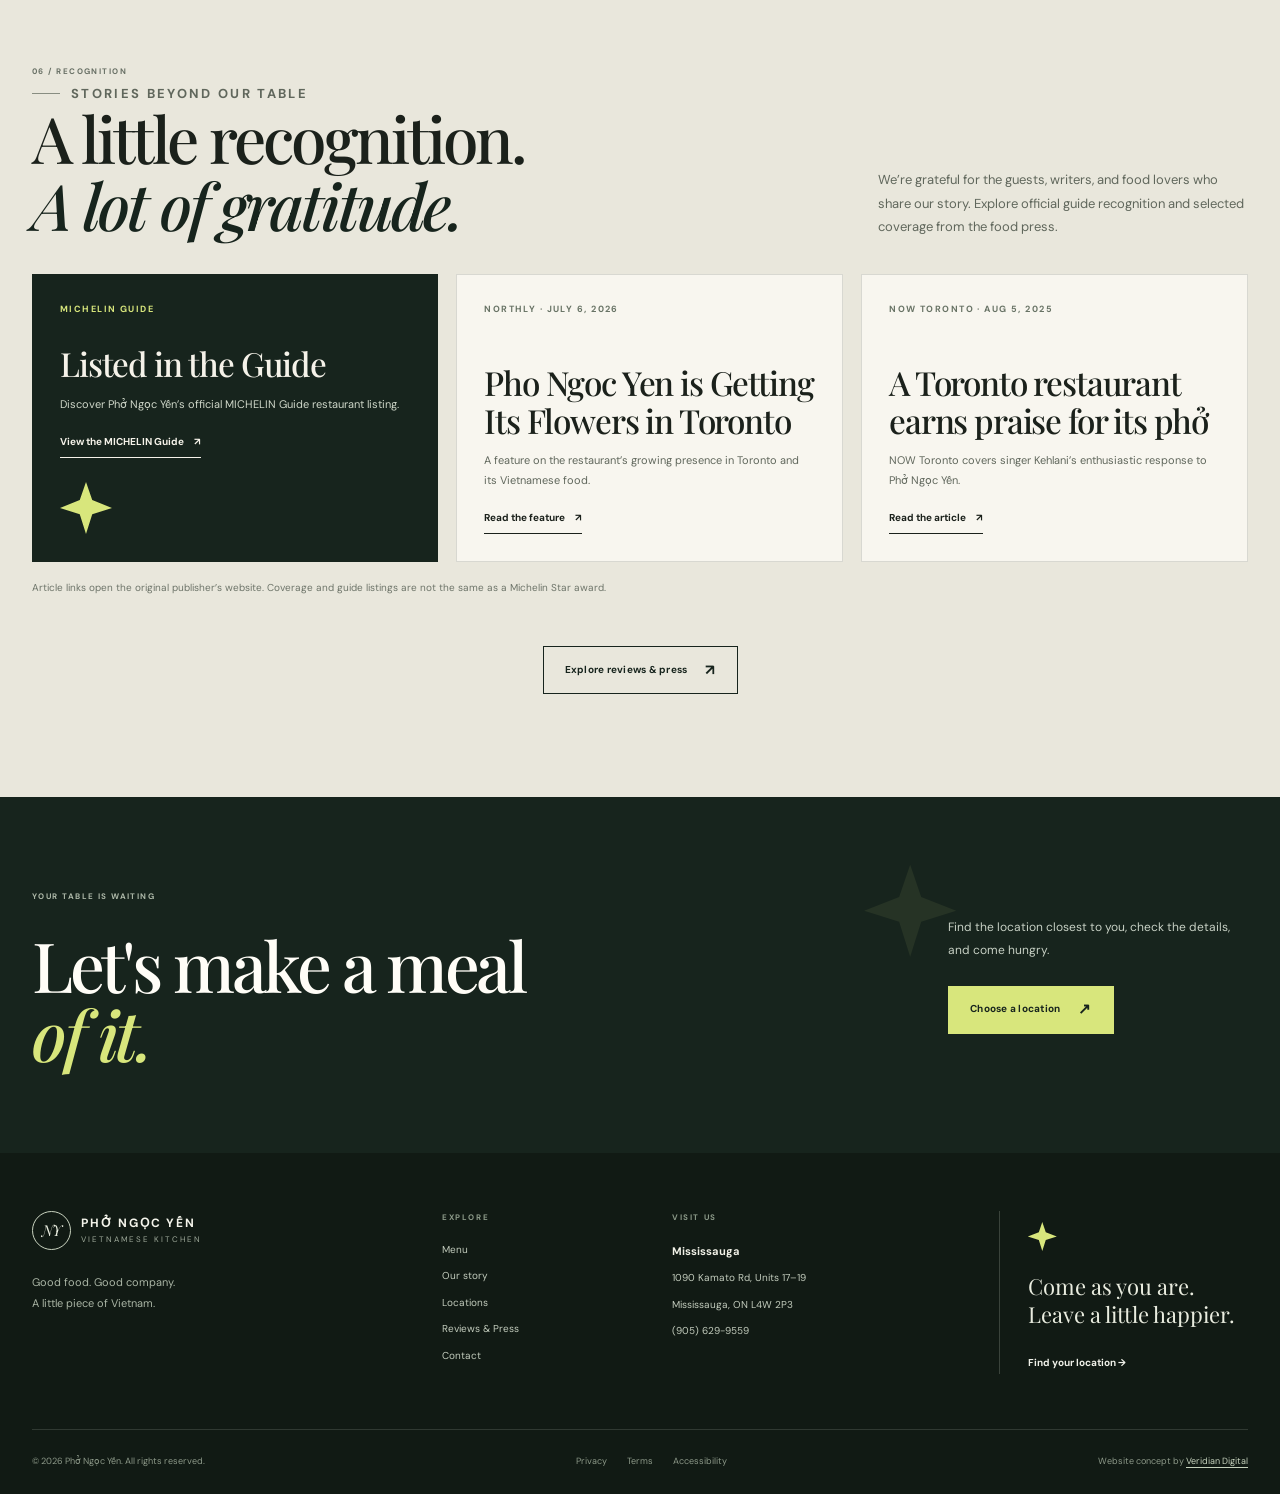
==== commit c05feefa: "Update project" ====
--- a/index.html
+++ b/index.html
@@ -212,8 +212,7 @@
 
       <div class="hero-actions">
 <a class="button button-lime" href="menu.html">
-Explore the menu <span>
-↗</span>
+Explore the menu <span class="external-arrow">↗︎</span>
 </a>
 <a class="text-link light-link" href="story.html">
 Get to know us <span>
@@ -267,8 +266,7 @@
 <p class="large-copy">
 We bring the warmth of Southern Vietnamese hospitality to the table: deeply comforting food, fresh herbs, vibrant textures, and a space made for slowing down together.</p>
 <a class="underlined-link" href="story.html">
-The story behind the flavour <span>
-↗</span>
+The story behind the flavour <span class="external-arrow">↗︎</span>
 </a>
 </div>
 
@@ -370,8 +368,7 @@
 
       <div class="center-cta reveal">
 <a class="button button-outline" href="menu.html">
-Discover the full menu <span>
-↗</span>
+Discover the full menu <span class="external-arrow">↗︎</span>
 </a>
 </div>
 
@@ -398,8 +395,7 @@
 <p>
 Natural textures, layered greenery, warm light, and the easy hum of a room full of people sharing a meal. Stay a while.</p>
 <a class="button button-lime" href="locations.html">
-Visit us <span>
-↗</span>
+Visit us <span class="external-arrow">↗︎</span>
 </a>
 </div>
 <div class="garden-caption">
@@ -489,8 +485,7 @@
 <p>
 Find the location closest to you, check the details, and come hungry.</p>
 <a class="button button-lime" href="locations.html">
-Choose a location <span>
-↗</span>
+Choose a location <span class="external-arrow">↗︎</span>
 </a>
 </div>
 <span class="band-flower"><span class="css-star" aria-hidden="true"></span></span>
--- a/assets/css/styles.css
+++ b/assets/css/styles.css
@@ -161,4 +161,14 @@
   .story-image-caption-copy strong {
     font-size: 29px;
   }
+}
+
+/* Prevent the external-link arrow from rendering as an emoji */
+.external-arrow {
+  font-family: Arial, sans-serif;
+  font-variant-emoji: text;
+  color: inherit;
+  background: transparent;
+  -webkit-appearance: none;
+  appearance: none;
 }
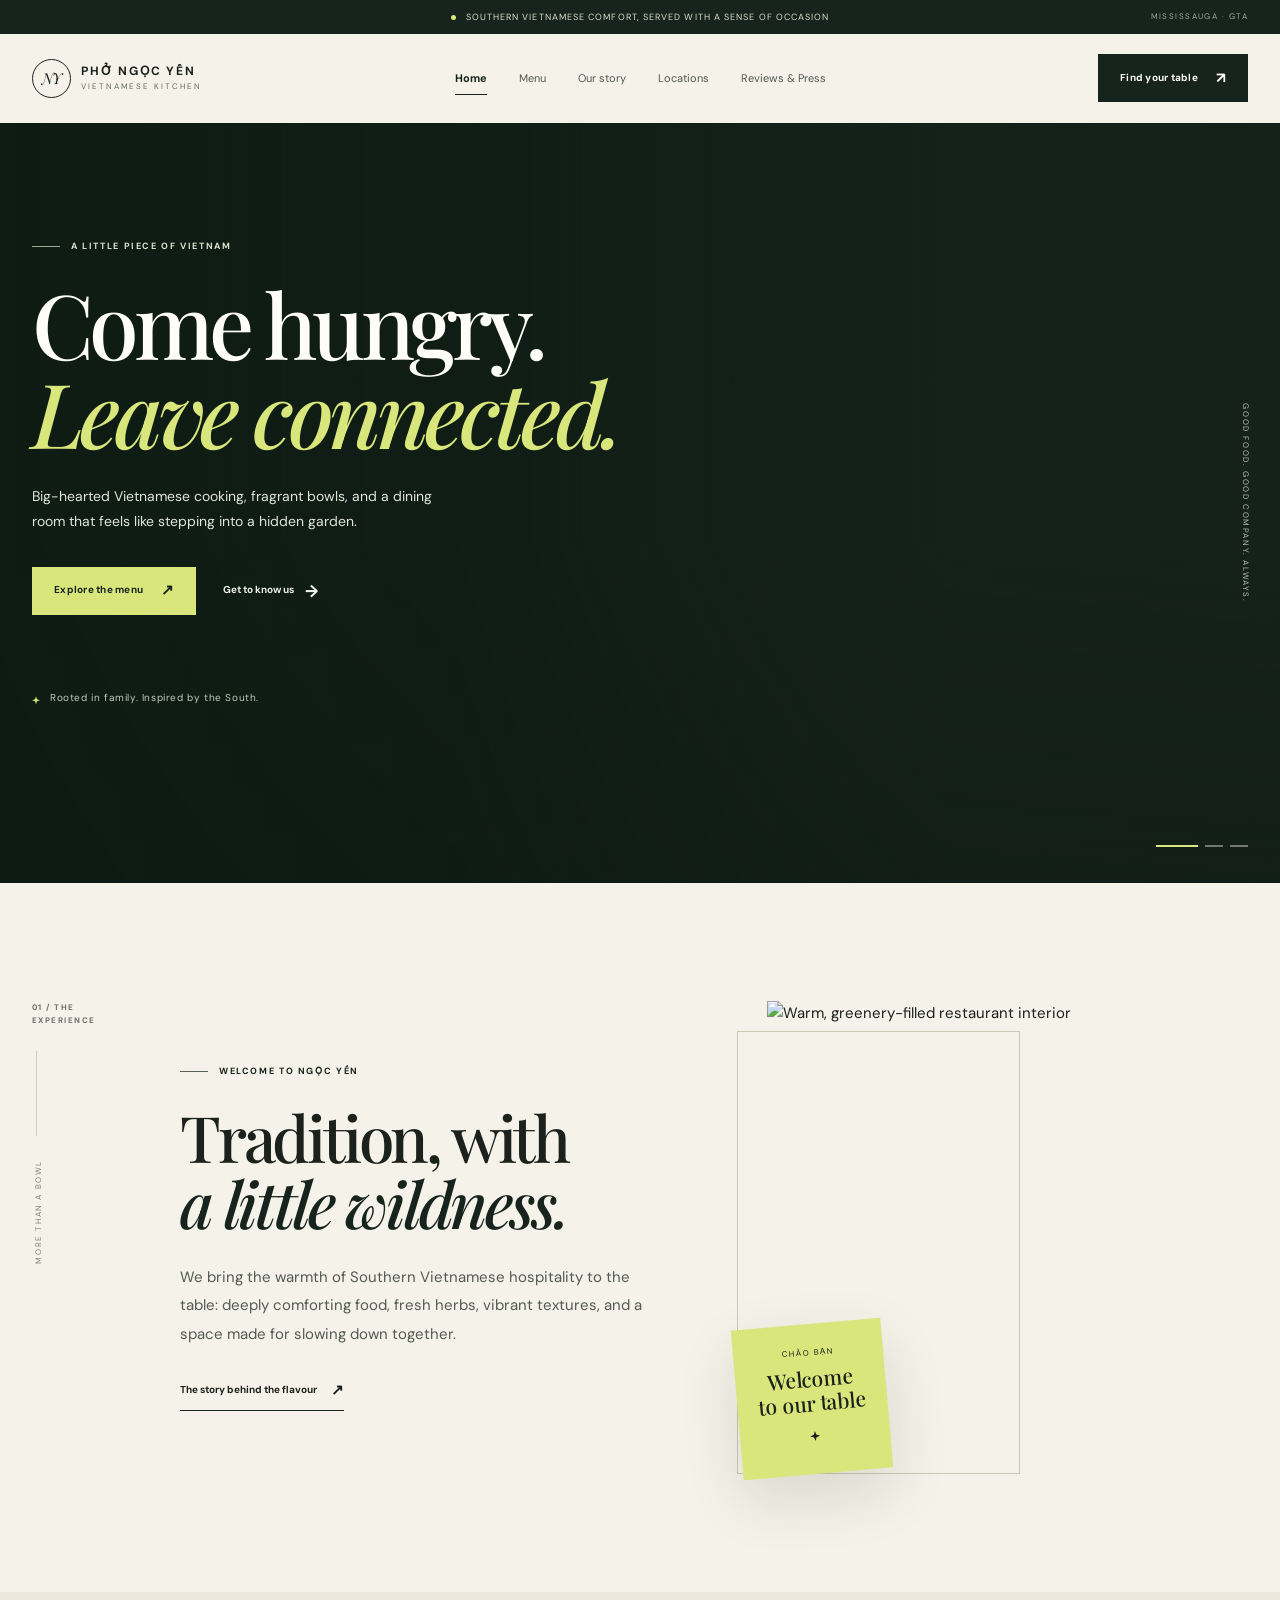
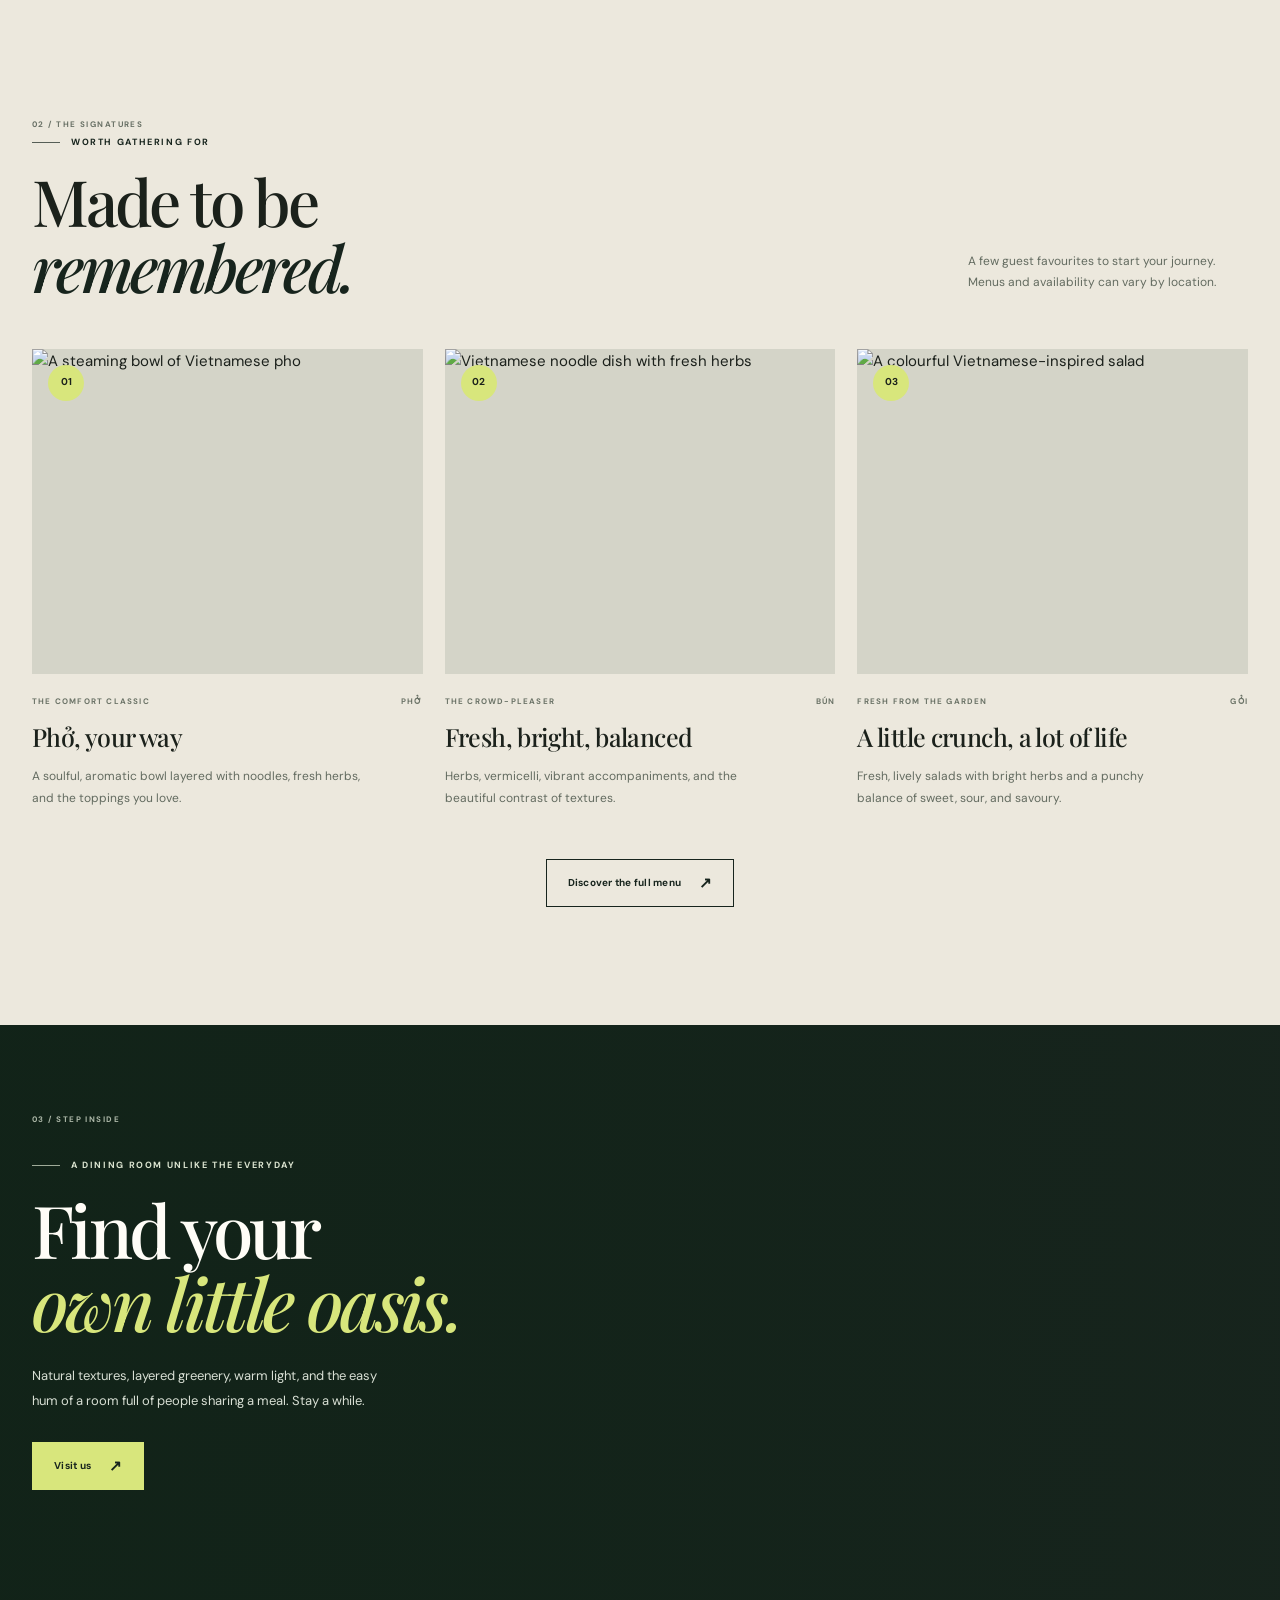
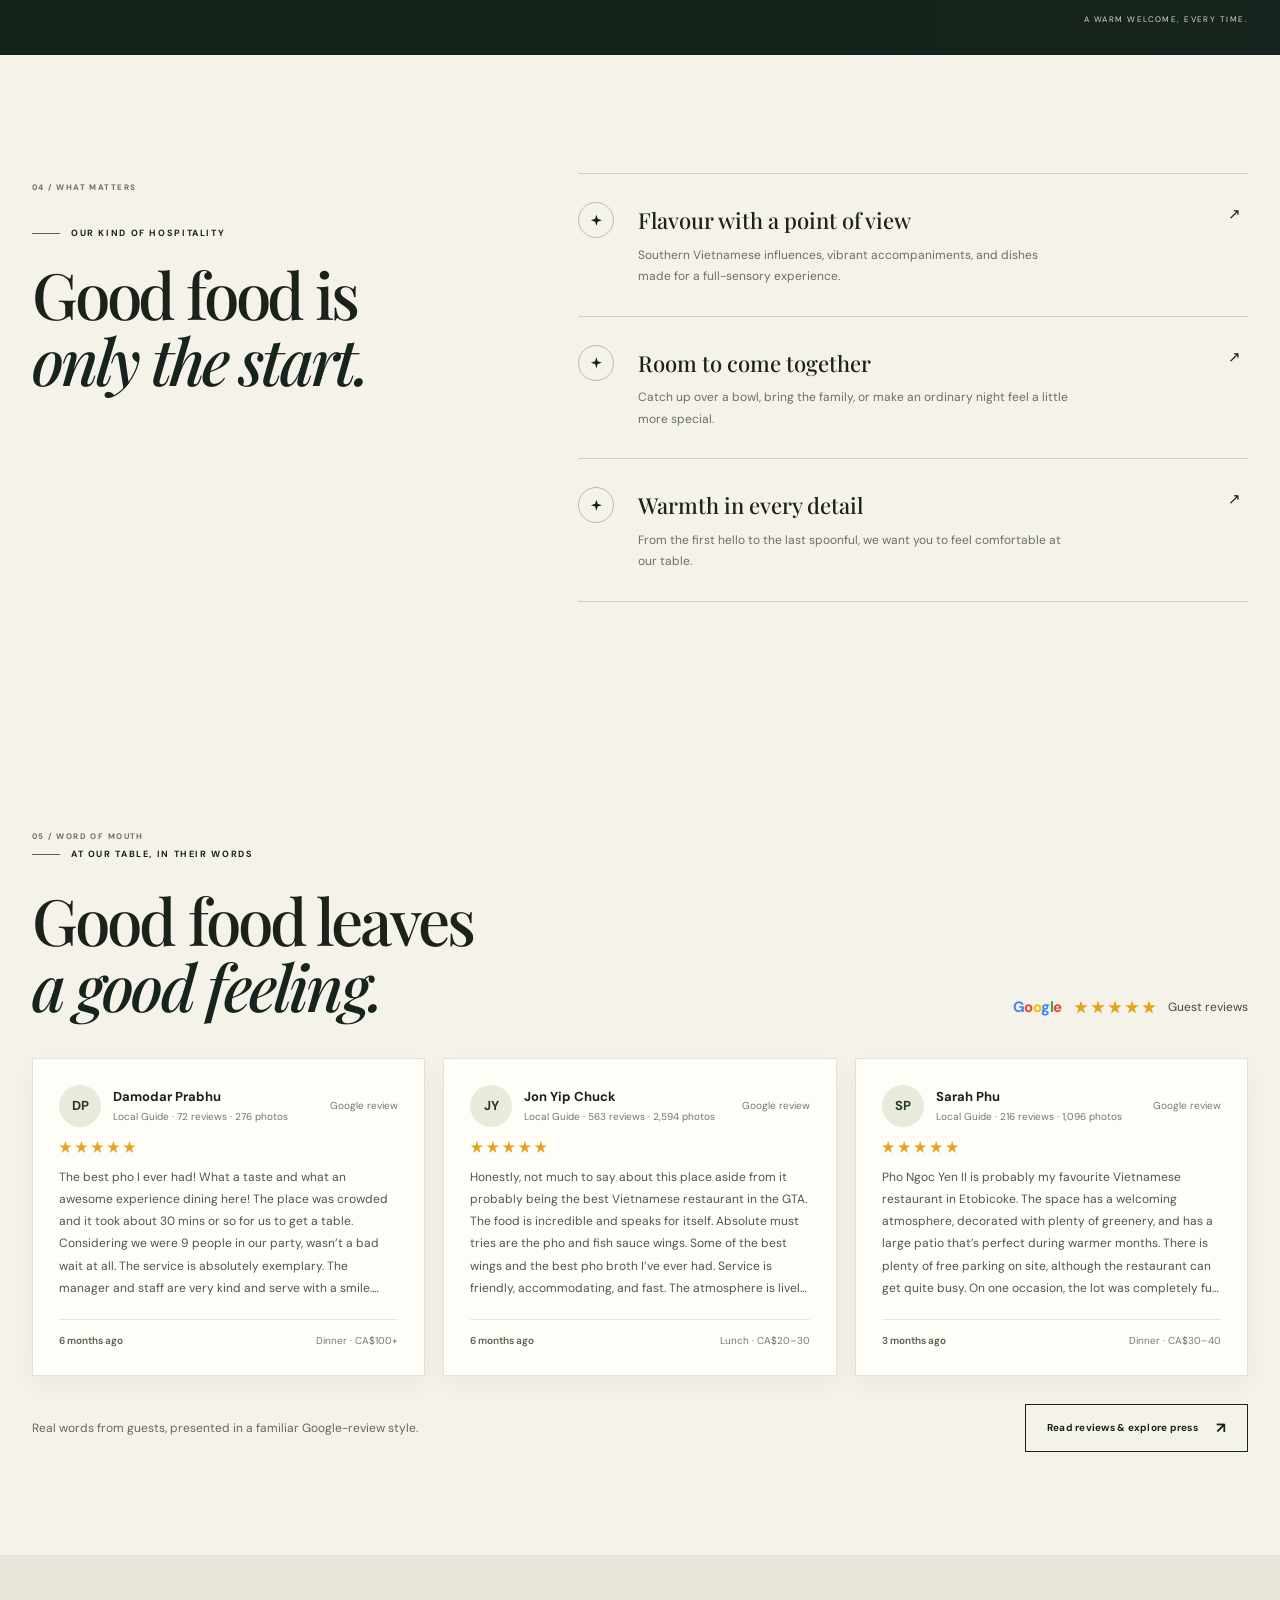
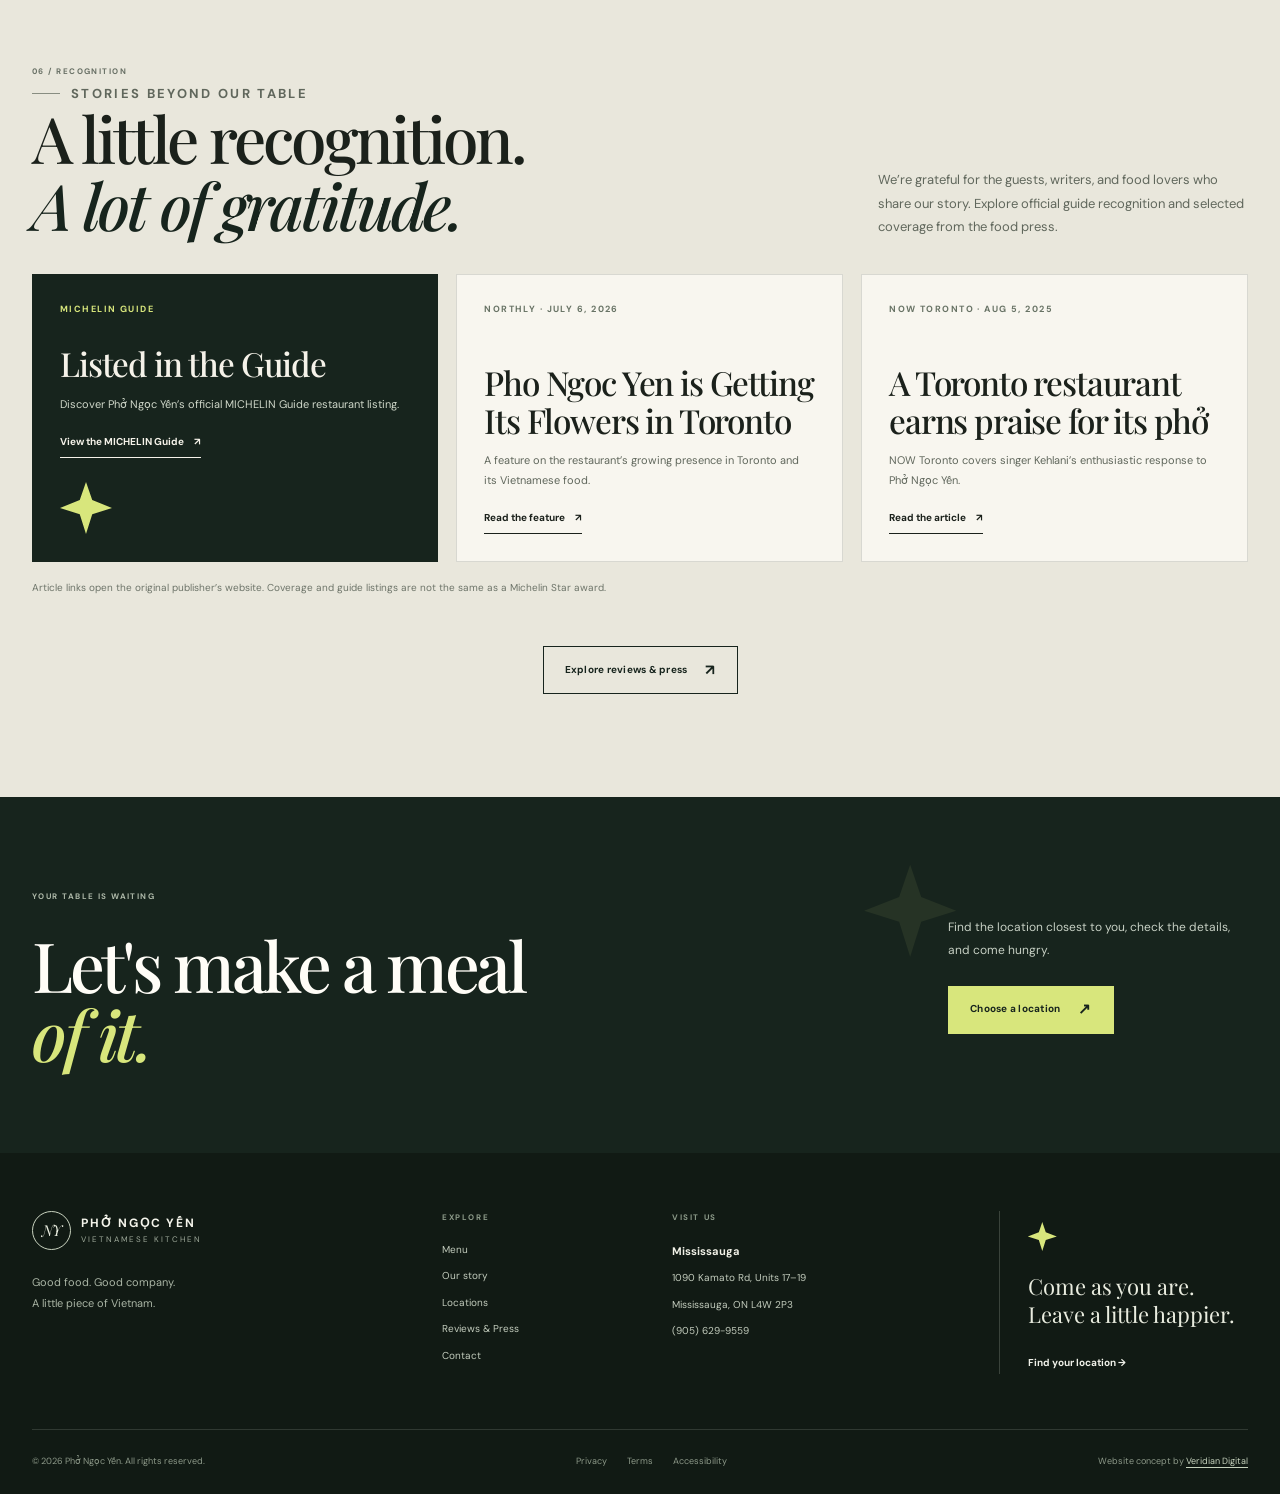
==== commit 17d1bf5a: "Update project" ====
--- a/index.html
+++ b/index.html
@@ -431,7 +431,7 @@
 <p>
 Southern Vietnamese influences, vibrant accompaniments, and dishes made for a full-sensory experience.</p>
 </div>
-<span class="value-arrow">
+<span class="external-arrow">
 ↗</span>
 </article>
 
@@ -443,7 +443,7 @@
 <p>
 Catch up over a bowl, bring the family, or make an ordinary night feel a little more special.</p>
 </div>
-<span class="value-arrow">
+<span class="external-arrow">
 ↗</span>
 </article>
 
@@ -455,7 +455,7 @@
 <p>
 From the first hello to the last spoonful, we want you to feel comfortable at our table.</p>
 </div>
-<span class="value-arrow">
+<span class="external-arrow">
 ↗</span>
 </article>
 
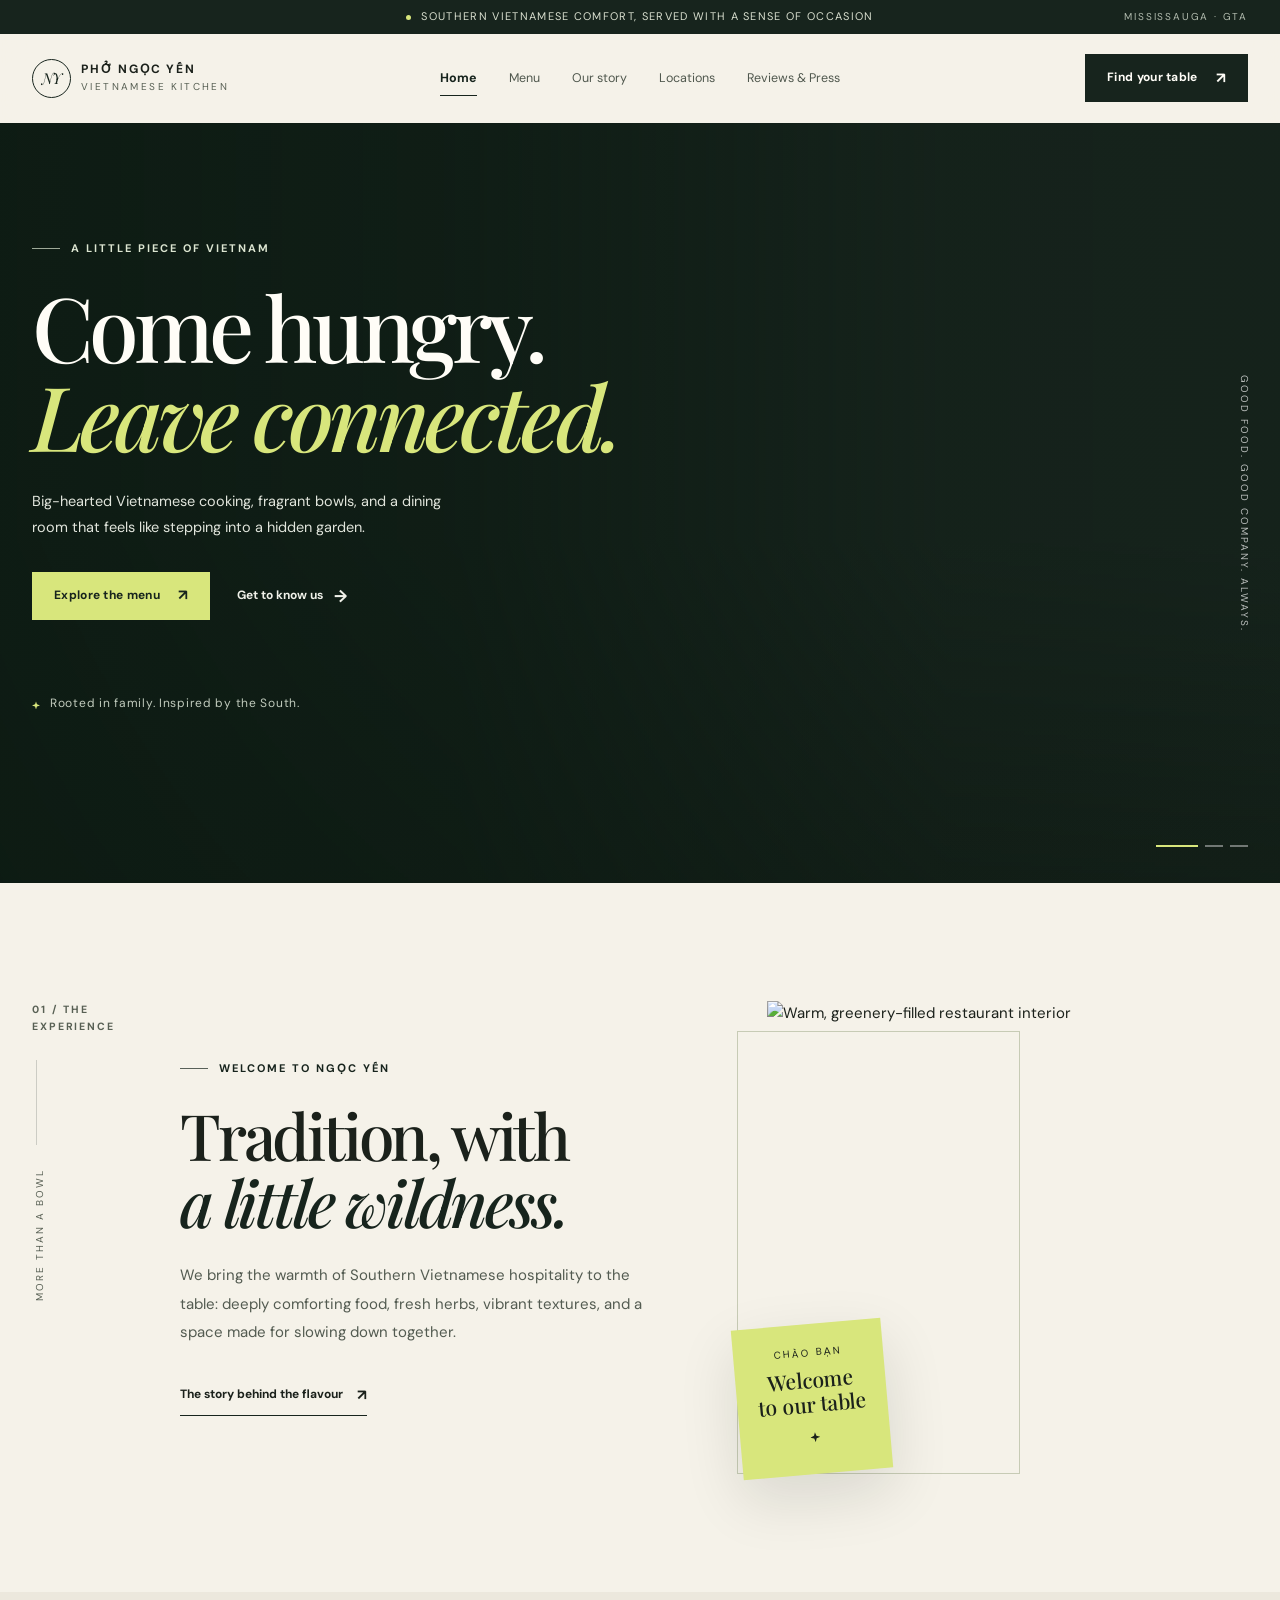
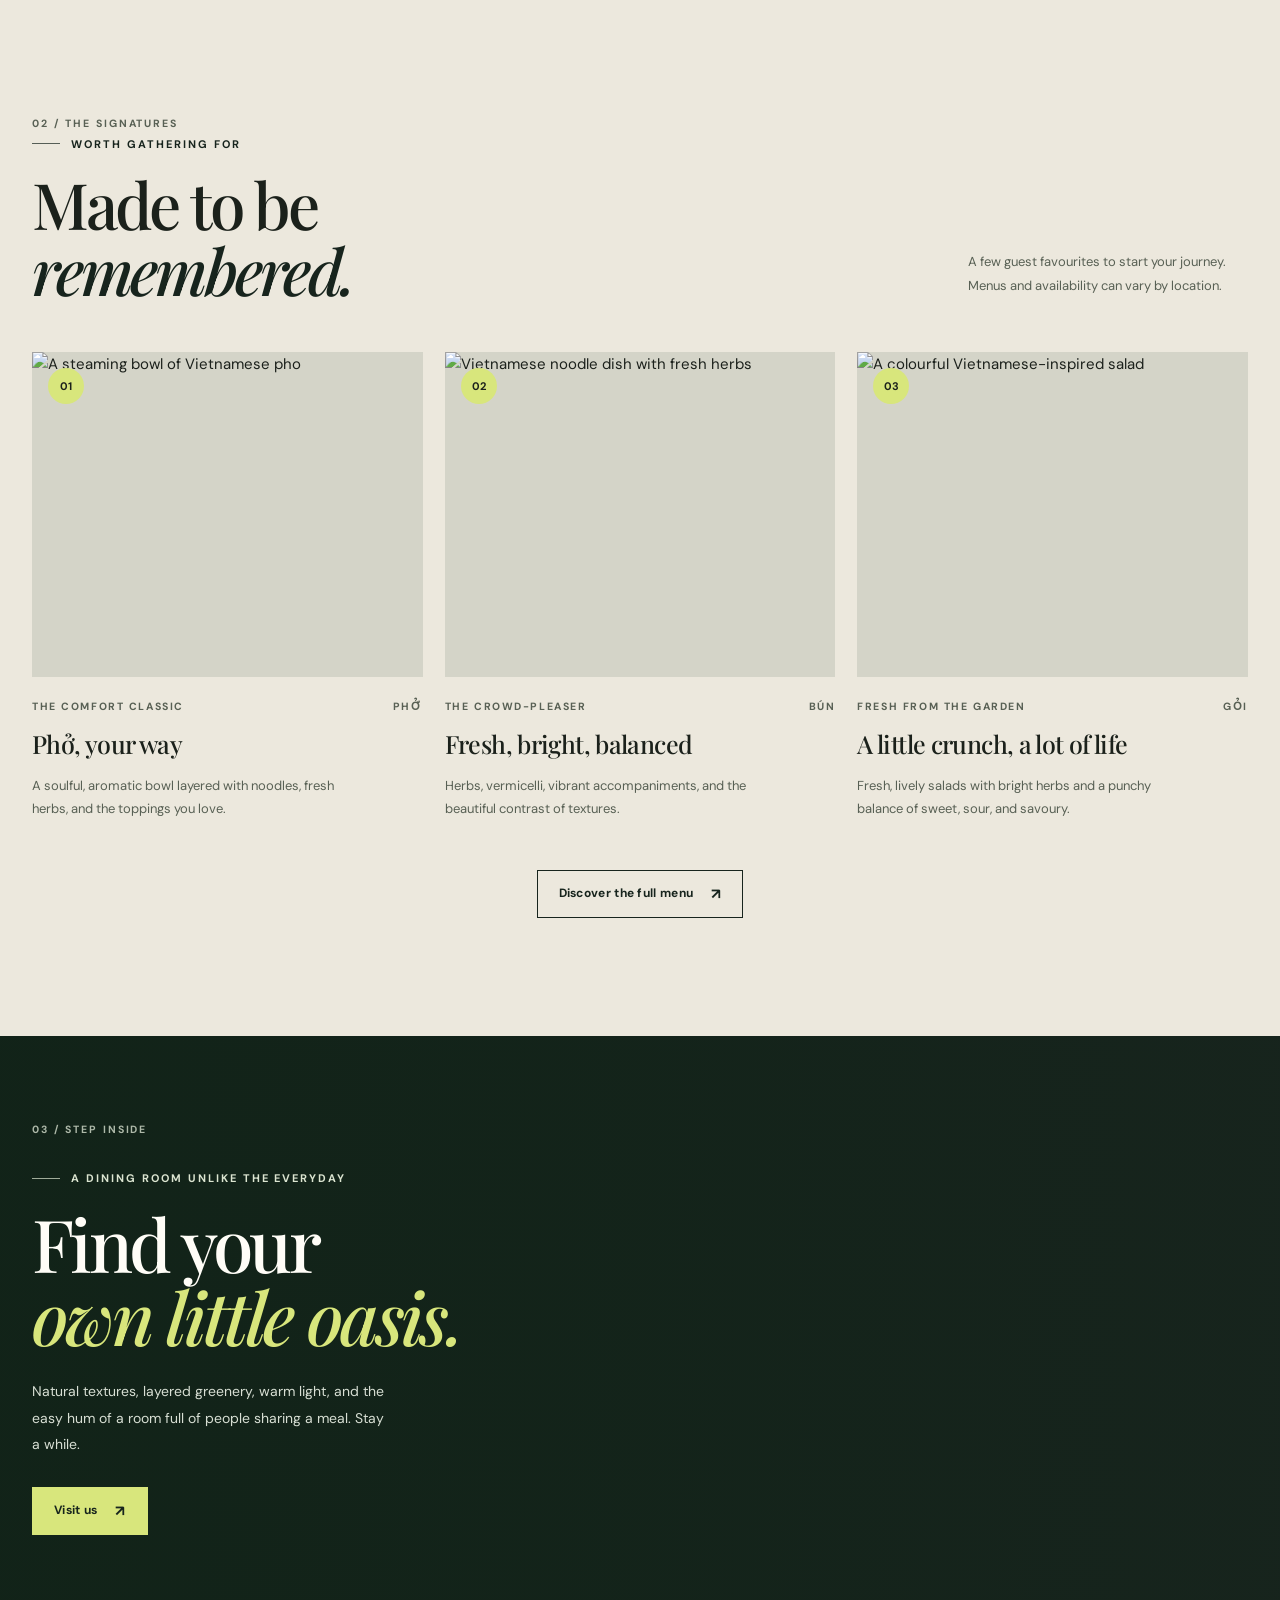
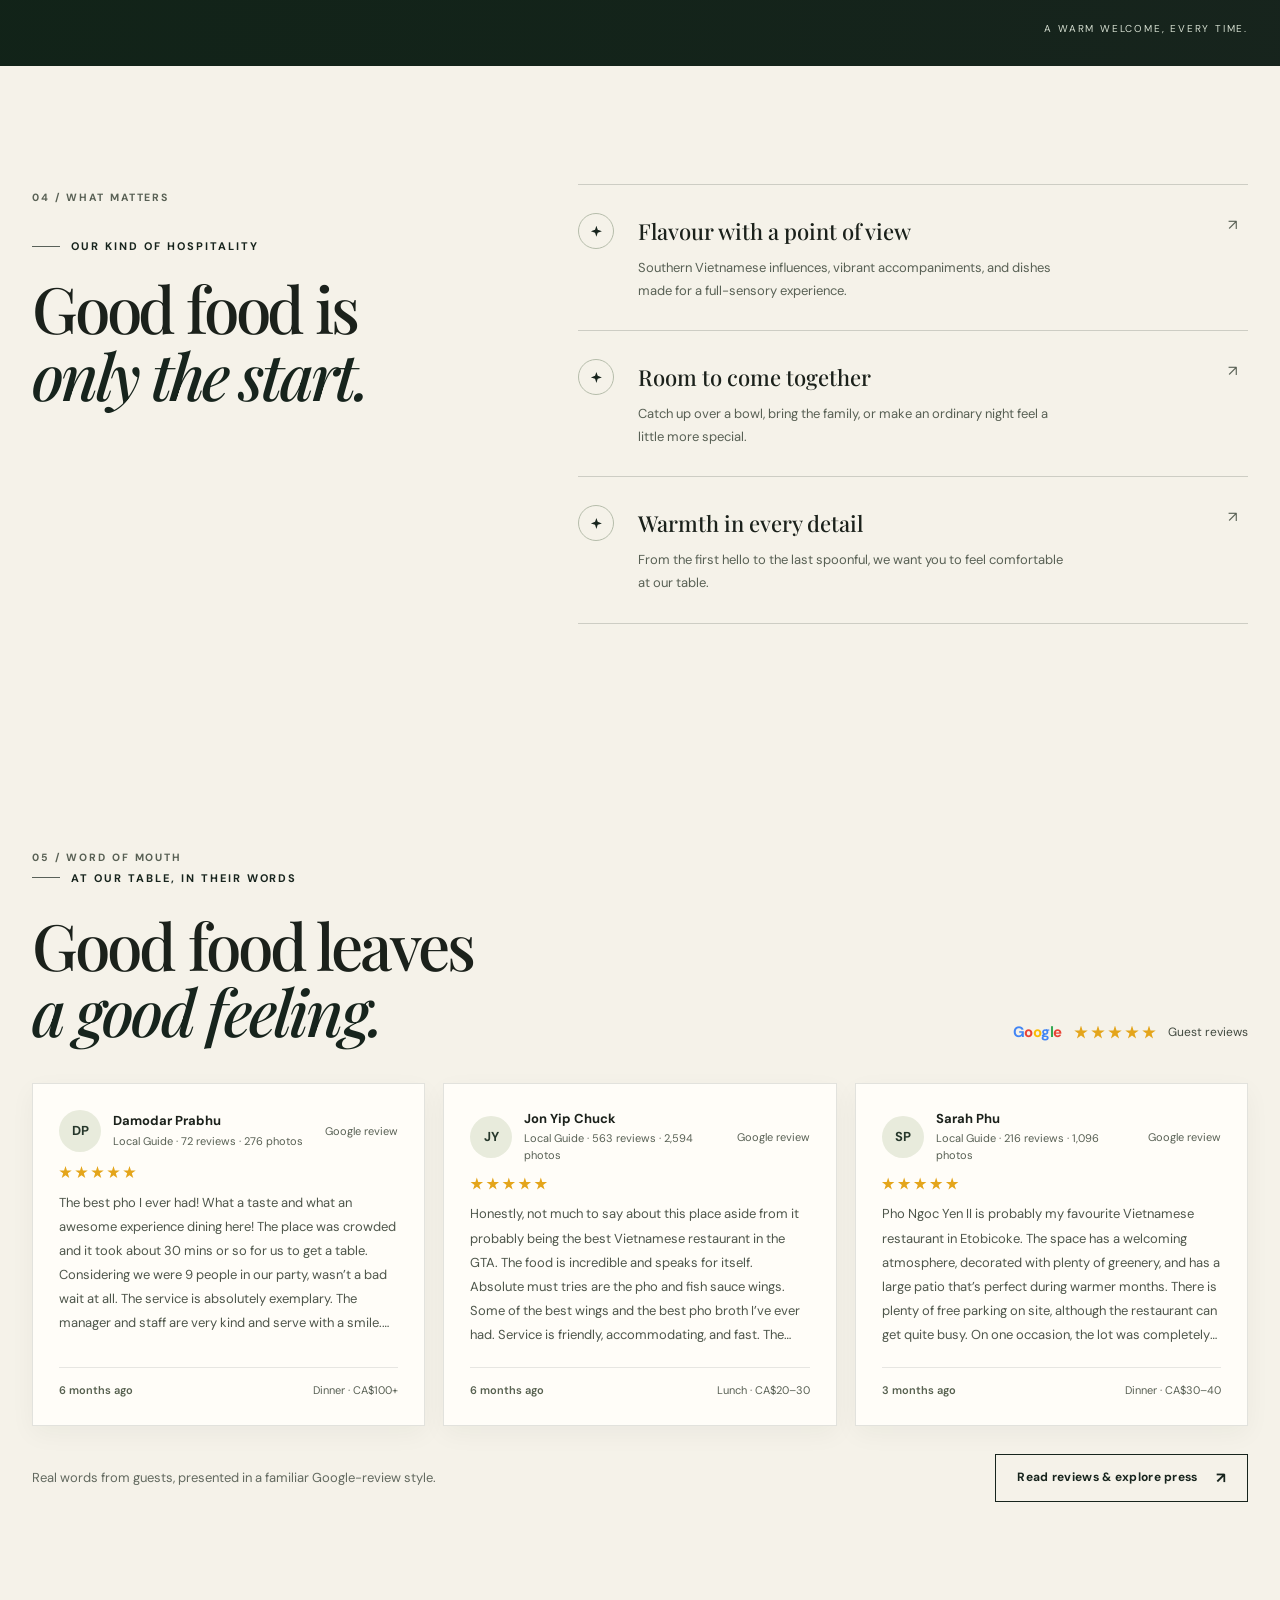
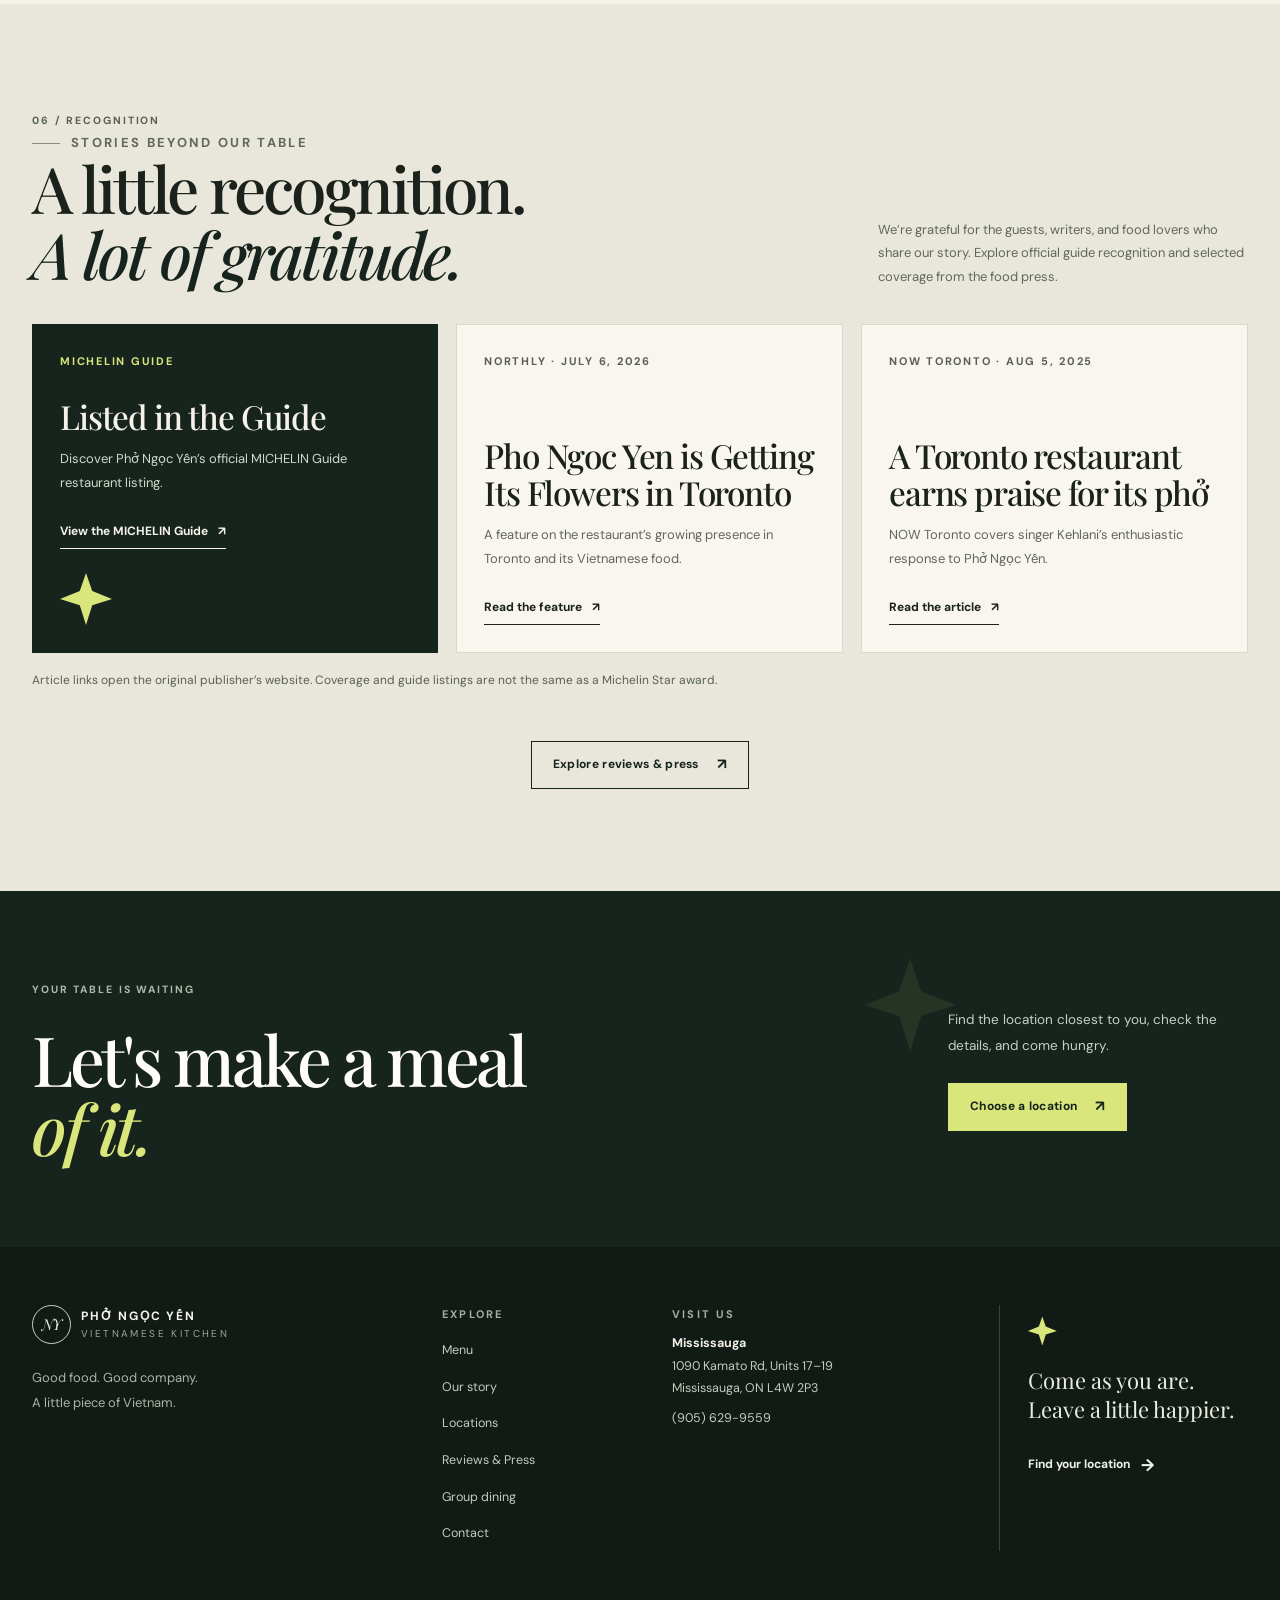
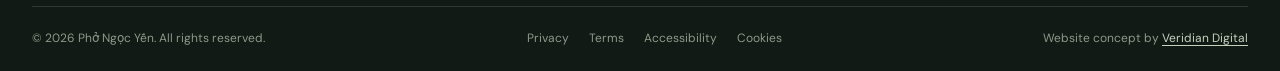
==== commit 285d1dc4: "Update project" ====
--- a/index.html
+++ b/index.html
@@ -1,189 +1,69 @@
 <!doctype html>
-
 <html lang="en">
-
 <head>
-<link rel="icon" type="image/png" href="/favicon-96x96.png" sizes="96x96" />
-<link rel="icon" type="image/svg+xml" href="/favicon.svg" />
-<link rel="shortcut icon" href="/favicon.ico" />
-<link rel="apple-touch-icon" sizes="180x180" href="/apple-touch-icon.png" />
-<link rel="manifest" href="/site.webmanifest" />
-
-  <meta charset="utf-8">
-
-  <meta name="viewport" content="width=device-width, initial-scale=1">
-
-  <meta name="theme-color" content="#17241d">
-
-  <meta name="description" content="A lush, soulful Vietnamese dining experience at Pho Ngoc Yen. Discover signature pho, Southern Vietnamese favourites, and a garden-inspired dining room in the GTA.">
-
-  <meta property="og:title" content="Pho Ngoc Yen — A Taste of Southern Vietnam">
-
-  <meta property="og:description" content="A garden-inspired Vietnamese dining experience, rooted in warmth, flavour and family.">
-
-  <meta property="og:type" content="website">
-
-  <meta property="og:image" content="https://images.unsplash.com/photo-1569718212165-3a8278d5f624?auto=format&fit=crop&w=1600&q=85">
-
-  <title>
-Pho Ngoc Yen | A Taste of Southern Vietnam</title>
-
-  <link rel="preconnect" href="https://fonts.googleapis.com">
-
-  <link rel="preconnect" href="https://fonts.gstatic.com" crossorigin>
-
-  <link href="https://fonts.googleapis.com/css2?family=DM+Sans:wght@400;500;600;700&family=Playfair+Display:wght@500;600;700&display=swap" rel="stylesheet">
-
-  <link rel="stylesheet" href="assets/css/styles.css">
-  <link rel="stylesheet" href="assets/css/pho-loader.css">
-  <script>
-  /* Only show the loader when arriving from an internal page navigation. */
+<meta charset="utf-8">
+<meta name="viewport" content="width=device-width, initial-scale=1">
+<meta name="theme-color" content="#17241d">
+<title>Pho Ngoc Yen | A Taste of Southern Vietnam</title>
+<meta name="description" content="A lush, soulful Vietnamese dining experience at Pho Ngoc Yen. Discover signature pho, Southern Vietnamese favourites, and a garden-inspired dining room in the GTA.">
+<link rel="canonical" href="https://YOUR-DOMAIN.example/">
+<meta property="og:site_name" content="Phở Ngọc Yến">
+<meta property="og:type" content="website">
+<meta property="og:title" content="Pho Ngoc Yen — A Taste of Southern Vietnam">
+<meta property="og:description" content="A garden-inspired Vietnamese dining experience, rooted in warmth, flavour and family.">
+<meta property="og:url" content="https://YOUR-DOMAIN.example/">
+<meta property="og:image" content="https://YOUR-DOMAIN.example/assets/og-image.jpg">
+<meta property="og:image:width" content="1200">
+<meta property="og:image:height" content="630">
+<meta name="twitter:card" content="summary_large_image">
+<link rel="icon" type="image/png" href="favicon-96x96.png" sizes="96x96">
+<link rel="icon" type="image/svg+xml" href="favicon.svg">
+<link rel="shortcut icon" href="favicon.ico">
+<link rel="apple-touch-icon" sizes="180x180" href="apple-touch-icon.png">
+<link rel="manifest" href="site.webmanifest">
+<link rel="preconnect" href="https://fonts.googleapis.com">
+<link rel="preconnect" href="https://fonts.gstatic.com" crossorigin>
+<link href="https://fonts.googleapis.com/css2?family=DM+Sans:wght@400;500;600;700&family=Playfair+Display:wght@500;600;700&display=swap" rel="stylesheet">
+<link rel="stylesheet" href="assets/css/styles.css">
+<link rel="stylesheet" href="assets/css/pho-loader.css">
+<script>
+  /* Mark JS availability (reveal animations are opt-in) and show the page-transition loader only after an internal navigation. */
   (function () {
+    var root = document.documentElement;
+    root.classList.add("js");
     try {
       var key = "pho-ngoc-yen-transition";
       var raw = sessionStorage.getItem(key);
       if (!raw) return;
-      var transition = JSON.parse(raw);
-      if (!transition || transition.to !== location.pathname || Date.now() - transition.at > 6000) {
-        sessionStorage.removeItem(key);
-        return;
-      }
+      var t = JSON.parse(raw);
       sessionStorage.removeItem(key);
-      document.documentElement.classList.add("pho-loader-entry");
-      window.setTimeout(function () {
-        document.documentElement.classList.remove("pho-loader-entry");
-        var loader = document.querySelector("[data-pho-loader]");
-        if (loader) {
-          loader.classList.remove("is-active");
-          loader.setAttribute("aria-hidden", "true");
-        }
-        if (document.body) document.body.classList.remove("pho-loader-lock");
-      }, 1800);
-    } catch (error) {}
+      if (!t || t.to !== location.pathname || Date.now() - t.at > 6000) return;
+      root.classList.add("pho-loader-entry");
+      window.setTimeout(function () { root.classList.remove("pho-loader-entry"); }, 1800);
+    } catch (e) {}
   })();
   </script>
-     
-  <script defer src="assets/js/config.js">
-</script>
-
-  <script defer src="assets/js/app.js">
-</script>
-
-  <script defer src="assets/js/home.js">
-</script>
-
-  <script defer src="assets/js/page-init.js">
-</script>
-  
-
-
-  <script defer src="assets/js/pho-loader.js"></script>
+<script defer src="assets/js/app.js"></script>
+<script defer src="assets/js/pho-loader.js"></script>
 </head>
-
 <body>
-
-<div class="pho-loader" data-pho-loader role="status" aria-live="polite" aria-label="Preparing your next page" aria-hidden="true">
-  <div class="pho-loader__grain" aria-hidden="true"></div>
-  <div class="pho-loader__content">
-    <div class="pho-loader__art" aria-hidden="true">
-      <svg class="pho-loader__illustration" viewBox="0 0 360 280" xmlns="http://www.w3.org/2000/svg" focusable="false">
-        <defs>
-          <linearGradient id="pho-bowl-glaze" x1="0" y1="0" x2="1" y2="1"><stop offset="0" stop-color="#fffdf7"/><stop offset=".55" stop-color="#e8e1d1"/><stop offset="1" stop-color="#cfc7b4"/></linearGradient>
-          <linearGradient id="pho-broth" x1="0" y1="0" x2="0" y2="1"><stop offset="0" stop-color="#b8793f"/><stop offset="1" stop-color="#75472c"/></linearGradient>
-          <clipPath id="pho-bowl-interior"><ellipse cx="180" cy="157" rx="104" ry="27"/></clipPath>
-        </defs>
-        <ellipse class="pho-loader__shadow" cx="180" cy="229" rx="95" ry="13"/>
-        <g class="pho-loader__steam-group" fill="none" stroke="#9aa887" stroke-linecap="round" stroke-width="3.5">
-          <path class="pho-loader__steam pho-loader__steam--one" d="M143 128 C126 111 153 101 141 82 C135 72 137 66 143 59"/>
-          <path class="pho-loader__steam pho-loader__steam--two" d="M179 122 C164 106 190 94 178 77 C171 67 176 59 182 52"/>
-          <path class="pho-loader__steam pho-loader__steam--three" d="M215 128 C201 111 225 101 214 86 C207 77 211 68 218 63"/>
-        </g>
-        <g class="pho-loader__chopsticks" stroke="#6b4b31" stroke-linecap="round" stroke-width="4"><path d="M226 77 L274 133"/><path d="M238 70 L284 126"/></g>
-        <g class="pho-loader__ingredients">
-          <path class="pho-loader__noodle" d="M106 151 C122 130 141 173 159 148 S193 132 208 151 S239 170 254 147"/>
-          <path class="pho-loader__noodle" d="M111 158 C130 138 143 177 166 157 S198 140 216 158 S239 171 248 157"/>
-          <path class="pho-loader__noodle" d="M124 145 C139 166 156 135 174 151 S205 169 225 145"/>
-          <ellipse cx="151" cy="145" rx="15" ry="8" fill="#8c4d36" transform="rotate(-24 151 145)"/>
-          <ellipse cx="205" cy="144" rx="16" ry="8" fill="#a45e42" transform="rotate(17 205 144)"/>
-          <g class="pho-loader__herbs" fill="#5b7b4b"><ellipse cx="137" cy="138" rx="5" ry="10" transform="rotate(-42 137 138)"/><ellipse cx="163" cy="132" rx="5" ry="11" transform="rotate(24 163 132)"/><ellipse cx="191" cy="135" rx="5" ry="10" transform="rotate(-28 191 135)"/><ellipse cx="220" cy="140" rx="5" ry="10" transform="rotate(40 220 140)"/><ellipse cx="177" cy="145" rx="4" ry="9" transform="rotate(65 177 145)"/></g>
-          <g class="pho-loader__onion" fill="#d8e67c"><circle cx="145" cy="151" r="3.5"/><circle cx="184" cy="132" r="3.5"/><circle cx="218" cy="153" r="3.5"/><circle cx="169" cy="160" r="3"/></g>
-          <g fill="#f5f2e9" opacity=".9"><circle cx="125" cy="151" r="2"/><circle cx="235" cy="151" r="2"/><circle cx="194" cy="158" r="2"/></g>
-        </g>
-        <path class="pho-loader__broth" d="M76 157 C81 193 112 220 180 221 C248 220 279 193 284 157 C260 174 100 174 76 157Z"/>
-        <path class="pho-loader__bowl" d="M66 155 C75 204 115 234 180 234 C245 234 285 204 294 155 L279 157 C269 194 236 215 180 215 C124 215 91 194 81 157Z" fill="url(#pho-bowl-glaze)"/>
-        <ellipse class="pho-loader__rim" cx="180" cy="156" rx="114" ry="31" fill="#fffdf7" stroke="#d1c8b7" stroke-width="3"/>
-        <ellipse class="pho-loader__soup" cx="180" cy="157" rx="103" ry="24" fill="url(#pho-broth)"/>
-        <g clip-path="url(#pho-bowl-interior)">
-          <g class="pho-loader__noodles-front" fill="none" stroke="#f0dfb9" stroke-linecap="round" stroke-width="3.2"><path d="M93 158 C115 139 133 174 156 155 S194 141 211 158 S240 170 263 151"/><path d="M100 166 C121 148 144 179 166 162 S204 149 224 166 S246 168 255 160"/><path d="M122 148 C143 167 159 144 181 155 S218 170 240 147"/></g>
-        </g>
-        <path d="M66 155 C75 204 115 234 180 234 C245 234 285 204 294 155" fill="none" stroke="#b8ad99" stroke-width="2"/>
-        <path d="M120 222 C148 233 212 233 240 222" fill="none" stroke="#d8e67c" stroke-width="2.5" opacity=".9"/>
-      </svg>
-    </div>
-    <p class="pho-loader__brand">PHỞ NGỌC YẾN</p>
-    <p class="pho-loader__caption">A bowl worth waiting for</p>
-    <span class="pho-loader__rule" aria-hidden="true"><span></span></span>
-  </div>
-</div>
-
-
-
-<a class="skip-link" href="#main">
-Skip to content</a>
-
-<div class="announcement">
-<span class="announcement-dot">
-</span>
- Southern Vietnamese comfort, served with a sense of occasion <span class="announcement-right">
-MISSISSAUGA · GTA</span>
-</div>
-
+<div class="pho-loader" data-pho-loader role="status" aria-live="polite" aria-label="Preparing your next page" aria-hidden="true"><div class="pho-loader__grain" aria-hidden="true"></div><div class="pho-loader__content"><div class="pho-loader__art" aria-hidden="true"><svg class="pho-loader__illustration" viewBox="0 0 360 280" xmlns="http://www.w3.org/2000/svg" focusable="false"><defs><linearGradient id="pho-bowl-glaze" x1="0" y1="0" x2="1" y2="1"><stop offset="0" stop-color="#fffdf7"/><stop offset=".55" stop-color="#e8e1d1"/><stop offset="1" stop-color="#cfc7b4"/></linearGradient><linearGradient id="pho-broth" x1="0" y1="0" x2="0" y2="1"><stop offset="0" stop-color="#b8793f"/><stop offset="1" stop-color="#75472c"/></linearGradient><clipPath id="pho-bowl-interior"><ellipse cx="180" cy="157" rx="104" ry="27"/></clipPath></defs><ellipse class="pho-loader__shadow" cx="180" cy="229" rx="95" ry="13"/><g class="pho-loader__steam-group" fill="none" stroke="#9aa887" stroke-linecap="round" stroke-width="3.5"><path class="pho-loader__steam pho-loader__steam--one" d="M143 128 C126 111 153 101 141 82 C135 72 137 66 143 59"/><path class="pho-loader__steam pho-loader__steam--two" d="M179 122 C164 106 190 94 178 77 C171 67 176 59 182 52"/><path class="pho-loader__steam pho-loader__steam--three" d="M215 128 C201 111 225 101 214 86 C207 77 211 68 218 63"/></g><g class="pho-loader__chopsticks" stroke="#6b4b31" stroke-linecap="round" stroke-width="4"><path d="M226 77 L274 133"/><path d="M238 70 L284 126"/></g><g class="pho-loader__ingredients"><path class="pho-loader__noodle" d="M106 151 C122 130 141 173 159 148 S193 132 208 151 S239 170 254 147"/><path class="pho-loader__noodle" d="M111 158 C130 138 143 177 166 157 S198 140 216 158 S239 171 248 157"/><path class="pho-loader__noodle" d="M124 145 C139 166 156 135 174 151 S205 169 225 145"/><ellipse cx="151" cy="145" rx="15" ry="8" fill="#8c4d36" transform="rotate(-24 151 145)"/><ellipse cx="205" cy="144" rx="16" ry="8" fill="#a45e42" transform="rotate(17 205 144)"/><g class="pho-loader__herbs" fill="#5b7b4b"><ellipse cx="137" cy="138" rx="5" ry="10" transform="rotate(-42 137 138)"/><ellipse cx="163" cy="132" rx="5" ry="11" transform="rotate(24 163 132)"/><ellipse cx="191" cy="135" rx="5" ry="10" transform="rotate(-28 191 135)"/><ellipse cx="220" cy="140" rx="5" ry="10" transform="rotate(40 220 140)"/><ellipse cx="177" cy="145" rx="4" ry="9" transform="rotate(65 177 145)"/></g><g class="pho-loader__onion" fill="#d8e67c"><circle cx="145" cy="151" r="3.5"/><circle cx="184" cy="132" r="3.5"/><circle cx="218" cy="153" r="3.5"/><circle cx="169" cy="160" r="3"/></g><g fill="#f5f2e9" opacity=".9"><circle cx="125" cy="151" r="2"/><circle cx="235" cy="151" r="2"/><circle cx="194" cy="158" r="2"/></g></g><path class="pho-loader__broth" d="M76 157 C81 193 112 220 180 221 C248 220 279 193 284 157 C260 174 100 174 76 157Z"/><path class="pho-loader__bowl" d="M66 155 C75 204 115 234 180 234 C245 234 285 204 294 155 L279 157 C269 194 236 215 180 215 C124 215 91 194 81 157Z" fill="url(#pho-bowl-glaze)"/><ellipse class="pho-loader__rim" cx="180" cy="156" rx="114" ry="31" fill="#fffdf7" stroke="#d1c8b7" stroke-width="3"/><ellipse class="pho-loader__soup" cx="180" cy="157" rx="103" ry="24" fill="url(#pho-broth)"/><g clip-path="url(#pho-bowl-interior)"><g class="pho-loader__noodles-front" fill="none" stroke="#f0dfb9" stroke-linecap="round" stroke-width="3.2"><path d="M93 158 C115 139 133 174 156 155 S194 141 211 158 S240 170 263 151"/><path d="M100 166 C121 148 144 179 166 162 S204 149 224 166 S246 168 255 160"/><path d="M122 148 C143 167 159 144 181 155 S218 170 240 147"/></g></g><path d="M66 155 C75 204 115 234 180 234 C245 234 285 204 294 155" fill="none" stroke="#b8ad99" stroke-width="2"/><path d="M120 222 C148 233 212 233 240 222" fill="none" stroke="#d8e67c" stroke-width="2.5" opacity=".9"/></svg></div><p class="pho-loader__brand">PHỞ NGỌC YẾN</p><p class="pho-loader__caption">A bowl worth waiting for</p><span class="pho-loader__rule" aria-hidden="true"><span></span></span></div></div>
+<a class="skip-link" href="#main">Skip to content</a>
+<div class="announcement"><span class="announcement-dot" aria-hidden="true"></span><span class="announcement-text">Southern Vietnamese comfort, served with a sense of occasion</span><span class="announcement-right">MISSISSAUGA · GTA</span></div>
 <header class="site-header" data-header>
-
-  <div class="header-inner">
-
-    <button class="menu-toggle" aria-expanded="false" aria-controls="primary-nav" aria-label="Open navigation">
-<span>
-</span>
-<span>
-</span>
-</button>
-
-    <a class="brand" href="index.html" aria-label="Pho Ngoc Yen home">
-<span class="brand-mark">
-NY</span>
-<span class="brand-wordmark">
-<strong>
-PHỞ NGỌC YẾN</strong>
-<small>
-VIETNAMESE KITCHEN</small>
-</span>
-</a>
-
-    <nav class="nav" id="primary-nav" aria-label="Main navigation">
-
-      <a class="active" href="index.html">
-Home</a>
-<a href="menu.html">
-Menu</a>
-<a href="story.html">
-Our story</a>
-<a href="locations.html">
-Locations</a>
-<a href="reviews-press.html">
-Reviews &amp; Press</a>
-
-    </nav>
-
-    <a class="button button-dark header-cta" href="locations.html#mississauga">
-Find your table <span aria-hidden="true">
-↗</span>
-</a>
-
-  </div>
-
+<div class="header-inner">
+<button class="menu-toggle" type="button" aria-expanded="false" aria-controls="primary-nav" aria-label="Open navigation"><span></span><span></span></button>
+<a class="brand" href="index.html" aria-label="Pho Ngoc Yen home"><span class="brand-mark" aria-hidden="true">NY</span><span class="brand-wordmark"><strong>PHỞ NGỌC YẾN</strong><small>VIETNAMESE KITCHEN</small></span></a>
+<nav class="nav" id="primary-nav" aria-label="Main navigation">
+<a href="index.html" class="active" aria-current="page">Home</a>
+<a href="menu.html">Menu</a>
+<a href="story.html">Our story</a>
+<a href="locations.html">Locations</a>
+<a href="reviews-press.html">Reviews &amp; Press</a>
+</nav>
+<a class="button button-dark header-cta" href="locations.html#mississauga">Find your table <span aria-hidden="true">↗︎</span></a>
+</div>
 </header>
-
 <main id="main">
 
   <section class="hero">
@@ -196,28 +76,17 @@
 
     <div class="hero-content container">
 
-      <p class="eyebrow light-eyebrow">
-<span class="eyebrow-line">
-</span>
+      <p class="eyebrow light-eyebrow"><span class="eyebrow-line"></span>
  A little piece of Vietnam</p>
 
-      <h1>
-Come hungry.<br>
-<em>
-Leave connected.</em>
-</h1>
-
-      <p class="hero-copy">
-Big-hearted Vietnamese cooking, fragrant bowls, and a dining room that feels like stepping into a hidden garden.</p>
+      <h1>Come hungry.<br>
+<em>Leave connected.</em></h1>
+
+      <p class="hero-copy">Big-hearted Vietnamese cooking, fragrant bowls, and a dining room that feels like stepping into a hidden garden.</p>
 
       <div class="hero-actions">
-<a class="button button-lime" href="menu.html">
-Explore the menu <span class="external-arrow">↗︎</span>
-</a>
-<a class="text-link light-link" href="story.html">
-Get to know us <span>
-→</span>
-</a>
+<a class="button button-lime" href="menu.html">Explore the menu <span class="value-arrow" aria-hidden="true">↗︎</span></a>
+<a class="text-link light-link" href="story.html">Get to know us <span>→</span></a>
 </div>
 
       <div class="hero-footnote">
@@ -226,16 +95,13 @@
 
     </div>
 
-    <div class="hero-side-note">
+    <div class="hero-side-note" aria-hidden="true">
 GOOD FOOD. GOOD COMPANY. ALWAYS.</div>
 
-    <div class="hero-pagination">
-<span class="pagination-active">
-</span>
-<span>
-</span>
-<span>
-</span>
+    <div class="hero-pagination" aria-hidden="true">
+<span class="pagination-active"></span>
+<span></span>
+<span></span>
 </div>
 
   </section>
@@ -245,38 +111,25 @@
     <div class="container intro-grid">
 
       <div class="intro-label reveal">
-<span class="section-index">
-01 / THE EXPERIENCE</span>
-<span class="vertical-rule">
-</span>
-<span class="side-label">
-More than a bowl</span>
+<span class="section-index">01 / THE EXPERIENCE</span>
+<span class="vertical-rule"></span>
+<span class="side-label">More than a bowl</span>
 </div>
 
       <div class="intro-copy reveal">
-<p class="eyebrow">
-<span class="eyebrow-line">
-</span>
+<p class="eyebrow"><span class="eyebrow-line"></span>
  Welcome to Ngọc Yến</p>
-<h2>
-Tradition, with<br>
-<em>
-a little wildness.</em>
-</h2>
-<p class="large-copy">
-We bring the warmth of Southern Vietnamese hospitality to the table: deeply comforting food, fresh herbs, vibrant textures, and a space made for slowing down together.</p>
-<a class="underlined-link" href="story.html">
-The story behind the flavour <span class="external-arrow">↗︎</span>
-</a>
+<h2>Tradition, with<br>
+<em>a little wildness.</em></h2>
+<p class="large-copy">We bring the warmth of Southern Vietnamese hospitality to the table: deeply comforting food, fresh herbs, vibrant textures, and a space made for slowing down together.</p>
+<a class="underlined-link" href="story.html">The story behind the flavour <span class="value-arrow" aria-hidden="true">↗︎</span></a>
 </div>
 
       <div class="intro-image-wrap reveal">
-<img src="https://images.unsplash.com/photo-1552566626-52f8b828add9?auto=format&fit=crop&w=1000&q=85" alt="Warm, greenery-filled restaurant interior" loading="lazy">
+<img width="1000" height="750" decoding="async" src="https://images.unsplash.com/photo-1552566626-52f8b828add9?auto=format&fit=crop&w=1000&q=78" srcset="https://images.unsplash.com/photo-1552566626-52f8b828add9?auto=format&fit=crop&w=480&q=78 480w, https://images.unsplash.com/photo-1552566626-52f8b828add9?auto=format&fit=crop&w=800&q=78 800w, https://images.unsplash.com/photo-1552566626-52f8b828add9?auto=format&fit=crop&w=1000&q=78 1000w" sizes="(max-width: 520px) 100vw, (max-width: 780px) 50vw, 33vw" alt="Warm, greenery-filled restaurant interior" loading="lazy">
 <div class="image-stamp">
-<span>
-CHÀO BẠN</span>
-<strong>
-Welcome<br>
+<span>CHÀO BẠN</span>
+<strong>Welcome<br>
 to our table</strong>
 <i><span class="css-star" aria-hidden="true"></span></i>
 </div>
@@ -292,84 +145,60 @@
 
       <div class="section-heading reveal">
 <div>
-<span class="section-index">
-02 / THE SIGNATURES</span>
-<p class="eyebrow">
-<span class="eyebrow-line">
-</span>
+<span class="section-index">02 / THE SIGNATURES</span>
+<p class="eyebrow"><span class="eyebrow-line"></span>
  Worth gathering for</p>
-<h2>
-Made to be<br>
-<em>
-remembered.</em>
-</h2>
-</div>
-<p class="heading-aside">
-A few guest favourites to start your journey. Menus and availability can vary by location.</p>
+<h2>Made to be<br>
+<em>remembered.</em></h2>
+</div>
+<p class="heading-aside">A few guest favourites to start your journey. Menus and availability can vary by location.</p>
 </div>
 
       <div class="dish-grid">
 
         <article class="dish-card reveal">
 <div class="dish-photo">
-<img src="https://images.unsplash.com/photo-1569718212165-3a8278d5f624?auto=format&fit=crop&w=1000&q=85" alt="A steaming bowl of Vietnamese pho" loading="lazy">
-<span class="dish-number">
-01</span>
+<img width="1000" height="750" decoding="async" src="https://images.unsplash.com/photo-1569718212165-3a8278d5f624?auto=format&fit=crop&w=1000&q=78" srcset="https://images.unsplash.com/photo-1569718212165-3a8278d5f624?auto=format&fit=crop&w=480&q=78 480w, https://images.unsplash.com/photo-1569718212165-3a8278d5f624?auto=format&fit=crop&w=800&q=78 800w, https://images.unsplash.com/photo-1569718212165-3a8278d5f624?auto=format&fit=crop&w=1000&q=78 1000w" sizes="(max-width: 520px) 100vw, (max-width: 780px) 50vw, 33vw" alt="A steaming bowl of Vietnamese pho" loading="lazy">
+<span class="dish-number">01</span>
 </div>
 <div class="dish-meta">
-<span>
-THE COMFORT CLASSIC</span>
-<span>
-PHỞ</span>
-</div>
-<h3>
-Phở, your way</h3>
-<p>
-A soulful, aromatic bowl layered with noodles, fresh herbs, and the toppings you love.</p>
+<span>THE COMFORT CLASSIC</span>
+<span>PHỞ</span>
+</div>
+<h3>Phở, your way</h3>
+<p>A soulful, aromatic bowl layered with noodles, fresh herbs, and the toppings you love.</p>
 </article>
 
         <article class="dish-card reveal">
 <div class="dish-photo">
-<img src="https://images.unsplash.com/photo-1555126634-323283e090fa?auto=format&fit=crop&w=1000&q=85" alt="Vietnamese noodle dish with fresh herbs" loading="lazy">
-<span class="dish-number">
-02</span>
+<img width="1000" height="750" decoding="async" src="https://images.unsplash.com/photo-1555126634-323283e090fa?auto=format&fit=crop&w=1000&q=78" srcset="https://images.unsplash.com/photo-1555126634-323283e090fa?auto=format&fit=crop&w=480&q=78 480w, https://images.unsplash.com/photo-1555126634-323283e090fa?auto=format&fit=crop&w=800&q=78 800w, https://images.unsplash.com/photo-1555126634-323283e090fa?auto=format&fit=crop&w=1000&q=78 1000w" sizes="(max-width: 520px) 100vw, (max-width: 780px) 50vw, 33vw" alt="Vietnamese noodle dish with fresh herbs" loading="lazy">
+<span class="dish-number">02</span>
 </div>
 <div class="dish-meta">
-<span>
-THE CROWD-PLEASER</span>
-<span>
-BÚN</span>
-</div>
-<h3>
-Fresh, bright, balanced</h3>
-<p>
-Herbs, vermicelli, vibrant accompaniments, and the beautiful contrast of textures.</p>
+<span>THE CROWD-PLEASER</span>
+<span>BÚN</span>
+</div>
+<h3>Fresh, bright, balanced</h3>
+<p>Herbs, vermicelli, vibrant accompaniments, and the beautiful contrast of textures.</p>
 </article>
 
         <article class="dish-card reveal">
 <div class="dish-photo">
-<img src="https://images.unsplash.com/photo-1547592180-85f173990554?auto=format&fit=crop&w=1000&q=85" alt="A colourful Vietnamese-inspired salad" loading="lazy">
-<span class="dish-number">
-03</span>
+<img width="1000" height="750" decoding="async" src="https://images.unsplash.com/photo-1547592180-85f173990554?auto=format&fit=crop&w=1000&q=78" srcset="https://images.unsplash.com/photo-1547592180-85f173990554?auto=format&fit=crop&w=480&q=78 480w, https://images.unsplash.com/photo-1547592180-85f173990554?auto=format&fit=crop&w=800&q=78 800w, https://images.unsplash.com/photo-1547592180-85f173990554?auto=format&fit=crop&w=1000&q=78 1000w" sizes="(max-width: 520px) 100vw, (max-width: 780px) 50vw, 33vw" alt="A colourful Vietnamese-inspired salad" loading="lazy">
+<span class="dish-number">03</span>
 </div>
 <div class="dish-meta">
-<span>
-FRESH FROM THE GARDEN</span>
-<span>
-GỎI</span>
-</div>
-<h3>
-A little crunch, a lot of life</h3>
-<p>
-Fresh, lively salads with bright herbs and a punchy balance of sweet, sour, and savoury.</p>
+<span>FRESH FROM THE GARDEN</span>
+<span>GỎI</span>
+</div>
+<h3>A little crunch, a lot of life</h3>
+<p>Fresh, lively salads with bright herbs and a punchy balance of sweet, sour, and savoury.</p>
 </article>
 
       </div>
 
       <div class="center-cta reveal">
-<a class="button button-outline" href="menu.html">
-Discover the full menu <span class="external-arrow">↗︎</span>
-</a>
+<a class="button button-outline" href="menu.html">Discover the full menu <span class="value-arrow" aria-hidden="true">↗︎</span></a>
 </div>
 
     </div>
@@ -381,22 +210,13 @@
     <div class="garden-image">
 </div>
 <div class="garden-content reveal">
-<span class="section-index light-index">
-03 / STEP INSIDE</span>
-<p class="eyebrow light-eyebrow">
-<span class="eyebrow-line">
-</span>
+<span class="section-index light-index">03 / STEP INSIDE</span>
+<p class="eyebrow light-eyebrow"><span class="eyebrow-line"></span>
  A dining room unlike the everyday</p>
-<h2>
-Find your<br>
-<em>
-own little oasis.</em>
-</h2>
-<p>
-Natural textures, layered greenery, warm light, and the easy hum of a room full of people sharing a meal. Stay a while.</p>
-<a class="button button-lime" href="locations.html">
-Visit us <span class="external-arrow">↗︎</span>
-</a>
+<h2>Find your<br>
+<em>own little oasis.</em></h2>
+<p>Natural textures, layered greenery, warm light, and the easy hum of a room full of people sharing a meal. Stay a while.</p>
+<a class="button button-lime" href="locations.html">Visit us <span class="value-arrow" aria-hidden="true">↗︎</span></a>
 </div>
 <div class="garden-caption">
 A WARM WELCOME, EVERY TIME.</div>
@@ -408,55 +228,40 @@
     <div class="container values-grid">
 
       <div class="values-title reveal">
-<span class="section-index">
-04 / WHAT MATTERS</span>
-<p class="eyebrow">
-<span class="eyebrow-line">
-</span>
+<span class="section-index">04 / WHAT MATTERS</span>
+<p class="eyebrow"><span class="eyebrow-line"></span>
  Our kind of hospitality</p>
-<h2>
-Good food is<br>
-<em>
-only the start.</em>
-</h2>
+<h2>Good food is<br>
+<em>only the start.</em></h2>
 </div>
 
       <div class="value-list">
 
         <article class="value-item reveal">
-<span class="value-icon"><span class="css-star" aria-hidden="true"></span></span>
-<div>
-<h3>
-Flavour with a point of view</h3>
-<p>
-Southern Vietnamese influences, vibrant accompaniments, and dishes made for a full-sensory experience.</p>
-</div>
-<span class="external-arrow">
-↗</span>
+<span class="value-icon" aria-hidden="true"><span class="css-star" aria-hidden="true"></span></span>
+<div>
+<h3>Flavour with a point of view</h3>
+<p>Southern Vietnamese influences, vibrant accompaniments, and dishes made for a full-sensory experience.</p>
+</div>
+<span class="value-arrow" aria-hidden="true">↗</span>
 </article>
 
         <article class="value-item reveal">
-<span class="value-icon"><span class="css-star" aria-hidden="true"></span></span>
-<div>
-<h3>
-Room to come together</h3>
-<p>
-Catch up over a bowl, bring the family, or make an ordinary night feel a little more special.</p>
-</div>
-<span class="external-arrow">
-↗</span>
+<span class="value-icon" aria-hidden="true"><span class="css-star" aria-hidden="true"></span></span>
+<div>
+<h3>Room to come together</h3>
+<p>Catch up over a bowl, bring the family, or make an ordinary night feel a little more special.</p>
+</div>
+<span class="value-arrow" aria-hidden="true">↗</span>
 </article>
 
         <article class="value-item reveal">
-<span class="value-icon"><span class="css-star" aria-hidden="true"></span></span>
-<div>
-<h3>
-Warmth in every detail</h3>
-<p>
-From the first hello to the last spoonful, we want you to feel comfortable at our table.</p>
-</div>
-<span class="external-arrow">
-↗</span>
+<span class="value-icon" aria-hidden="true"><span class="css-star" aria-hidden="true"></span></span>
+<div>
+<h3>Warmth in every detail</h3>
+<p>From the first hello to the last spoonful, we want you to feel comfortable at our table.</p>
+</div>
+<span class="value-arrow" aria-hidden="true">↗</span>
 </article>
 
       </div>
@@ -466,27 +271,20 @@
   </section>
 
 
-  <section class="reviews-section section-pad" aria-labelledby="guest-reviews-title"><div class="container"><div class="reviews-heading"><div><span class="section-index">05 / WORD OF MOUTH</span><p class="eyebrow"><span class="eyebrow-line"></span> At our table, in their words</p><h2 id="guest-reviews-title">Good food leaves<br><em>a good feeling.</em></h2></div><div class="reviews-summary"><span class="google-word" aria-label="Google"><span>G</span><span>o</span><span>o</span><span>g</span><span>l</span><span>e</span></span><span class="review-stars" aria-label="Five star reviews"><span></span><span></span><span></span><span></span><span></span></span><span>Guest reviews</span></div></div><div class="review-grid"><article class="review-card"><div class="review-card-top"><span class="review-avatar" aria-hidden="true">DP</span><div class="review-author"><strong>Damodar Prabhu</strong><small>Local Guide · 72 reviews · 276 photos</small></div><span class="review-source">Google review</span></div><div class="review-stars" aria-label="5 out of 5 stars"><span></span><span></span><span></span><span></span><span></span></div><blockquote>The best pho I ever had! What a taste and what an awesome experience dining here! The place was crowded and it took about 30 mins or so for us to get a table. Considering we were 9 people in our party, wasn’t a bad wait at all. The service is absolutely exemplary. The manager and staff are very kind and serve with a smile. There were good amount of vegan options for me. My only ask to the management would be to consider adding at least one vegan dessert in the menu. Highly recommend this place and you will love the food and the service! Food: 5/5 · Service: 5/5 · Atmosphere: 5/5 · Group size: 9+ people.</blockquote><div class="review-card-foot"><span>6 months ago</span><span>Dinner · CA$100+</span></div></article><article class="review-card"><div class="review-card-top"><span class="review-avatar" aria-hidden="true">JY</span><div class="review-author"><strong>Jon Yip Chuck</strong><small>Local Guide · 563 reviews · 2,594 photos</small></div><span class="review-source">Google review</span></div><div class="review-stars" aria-label="5 out of 5 stars"><span></span><span></span><span></span><span></span><span></span></div><blockquote>Honestly, not much to say about this place aside from it probably being the best Vietnamese restaurant in the GTA. The food is incredible and speaks for itself. Absolute must tries are the pho and fish sauce wings. Some of the best wings and the best pho broth I’ve ever had. Service is friendly, accommodating, and fast. The atmosphere is lively and the decor is fun and inviting. Prices are reasonable and quality is exceptional. Definitely give it a try and I can almost guarantee it won’t be your last trip here. Highly, highly recommend!</blockquote><div class="review-card-foot"><span>6 months ago</span><span>Lunch · CA$20–30</span></div></article><article class="review-card"><div class="review-card-top"><span class="review-avatar" aria-hidden="true">SP</span><div class="review-author"><strong>Sarah Phu</strong><small>Local Guide · 216 reviews · 1,096 photos</small></div><span class="review-source">Google review</span></div><div class="review-stars" aria-label="5 out of 5 stars"><span></span><span></span><span></span><span></span><span></span></div><blockquote>Pho Ngoc Yen II is probably my favourite Vietnamese restaurant in Etobicoke. The space has a welcoming atmosphere, decorated with plenty of greenery, and has a large patio that’s perfect during warmer months. There is plenty of free parking on site, although the restaurant can get quite busy. On one occasion, the lot was completely full and I had to wait a bit for a spot, which speaks to its popularity. The staff are friendly and attentive, and payment is made at the front counter after your meal. One thing that sets this restaurant apart is its extensive menu. While the pho is good, there are also many other Vietnamese and Thai dishes that you don’t typically find at most Vietnamese restaurants, making it a great place to explore beyond the usual Vietnamese classics.</blockquote><div class="review-card-foot"><span>3 months ago</span><span>Dinner · CA$30–40</span></div></article></div><div class="reviews-cta"><p>Real words from guests, presented in a familiar Google-review style.</p><a class="button button-outline" href="reviews-press.html">Read reviews &amp; explore press <span aria-hidden="true">↗</span></a></div></div></section>
+  <section class="reviews-section section-pad" aria-labelledby="guest-reviews-title"><div class="container"><div class="reviews-heading"><div><span class="section-index">05 / WORD OF MOUTH</span><p class="eyebrow"><span class="eyebrow-line"></span> At our table, in their words</p><h2 id="guest-reviews-title">Good food leaves<br><em>a good feeling.</em></h2></div><div class="reviews-summary"><span class="google-word" role="img" aria-label="Google"><span>G</span><span>o</span><span>o</span><span>g</span><span>l</span><span>e</span></span><span class="review-stars" role="img" aria-label="Five star reviews"><span></span><span></span><span></span><span></span><span></span></span><span>Guest reviews</span></div></div><div class="review-grid"><article class="review-card"><div class="review-card-top"><span class="review-avatar" aria-hidden="true">DP</span><div class="review-author"><strong>Damodar Prabhu</strong><small>Local Guide · 72 reviews · 276 photos</small></div><span class="review-source">Google review</span></div><div class="review-stars" role="img" aria-label="5 out of 5 stars"><span></span><span></span><span></span><span></span><span></span></div><blockquote>The best pho I ever had! What a taste and what an awesome experience dining here! The place was crowded and it took about 30 mins or so for us to get a table. Considering we were 9 people in our party, wasn’t a bad wait at all. The service is absolutely exemplary. The manager and staff are very kind and serve with a smile. There were good amount of vegan options for me. My only ask to the management would be to consider adding at least one vegan dessert in the menu. Highly recommend this place and you will love the food and the service! Food: 5/5 · Service: 5/5 · Atmosphere: 5/5 · Group size: 9+ people.</blockquote><div class="review-card-foot"><span>6 months ago</span><span>Dinner · CA$100+</span></div></article><article class="review-card"><div class="review-card-top"><span class="review-avatar" aria-hidden="true">JY</span><div class="review-author"><strong>Jon Yip Chuck</strong><small>Local Guide · 563 reviews · 2,594 photos</small></div><span class="review-source">Google review</span></div><div class="review-stars" role="img" aria-label="5 out of 5 stars"><span></span><span></span><span></span><span></span><span></span></div><blockquote>Honestly, not much to say about this place aside from it probably being the best Vietnamese restaurant in the GTA. The food is incredible and speaks for itself. Absolute must tries are the pho and fish sauce wings. Some of the best wings and the best pho broth I’ve ever had. Service is friendly, accommodating, and fast. The atmosphere is lively and the decor is fun and inviting. Prices are reasonable and quality is exceptional. Definitely give it a try and I can almost guarantee it won’t be your last trip here. Highly, highly recommend!</blockquote><div class="review-card-foot"><span>6 months ago</span><span>Lunch · CA$20–30</span></div></article><article class="review-card"><div class="review-card-top"><span class="review-avatar" aria-hidden="true">SP</span><div class="review-author"><strong>Sarah Phu</strong><small>Local Guide · 216 reviews · 1,096 photos</small></div><span class="review-source">Google review</span></div><div class="review-stars" role="img" aria-label="5 out of 5 stars"><span></span><span></span><span></span><span></span><span></span></div><blockquote>Pho Ngoc Yen II is probably my favourite Vietnamese restaurant in Etobicoke. The space has a welcoming atmosphere, decorated with plenty of greenery, and has a large patio that’s perfect during warmer months. There is plenty of free parking on site, although the restaurant can get quite busy. On one occasion, the lot was completely full and I had to wait a bit for a spot, which speaks to its popularity. The staff are friendly and attentive, and payment is made at the front counter after your meal. One thing that sets this restaurant apart is its extensive menu. While the pho is good, there are also many other Vietnamese and Thai dishes that you don’t typically find at most Vietnamese restaurants, making it a great place to explore beyond the usual Vietnamese classics.</blockquote><div class="review-card-foot"><span>3 months ago</span><span>Dinner · CA$30–40</span></div></article></div><div class="reviews-cta"><p>Real words from guests, presented in a familiar Google-review style.</p><a class="button button-outline" href="reviews-press.html">Read reviews &amp; explore press <span aria-hidden="true">↗</span></a></div></div></section>
   <section class="press-section" aria-labelledby="press-preview-title"><div class="container"><div class="press-heading"><div><span class="section-index">06 / RECOGNITION</span><p class="eyebrow"><span class="eyebrow-line"></span> Stories beyond our table</p><h2 id="press-preview-title">A little recognition.<br><em>A lot of gratitude.</em></h2></div><p>We’re grateful for the guests, writers, and food lovers who share our story. Explore official guide recognition and selected coverage from the food press.</p></div><div class="press-grid"><article class="press-card press-card--feature"><span class="press-card-kicker">MICHELIN Guide</span><div><h3>Listed in the Guide</h3><p>Discover Phở Ngọc Yến’s official MICHELIN Guide restaurant listing.</p><a class="press-link" href="https://guide.michelin.com/ca/en/ontario/mississauga_1245409/restaurant/pho-ngoc-yen" target="_blank" rel="noopener">View the MICHELIN Guide <span aria-hidden="true">↗</span></a><span class="press-card-mark css-star" aria-hidden="true"></span></div></article><article class="press-card"><span class="press-card-kicker">Northly · July 6, 2026</span><div><h3>Pho Ngoc Yen is Getting Its Flowers in Toronto</h3><p>A feature on the restaurant’s growing presence in Toronto and its Vietnamese food.</p><a class="press-link" href="https://thenorthly.com/stories/pho-ngoc-yen-is-getting-its-flowers-in-toronto/" target="_blank" rel="noopener">Read the feature <span aria-hidden="true">↗</span></a></div></article><article class="press-card"><span class="press-card-kicker">NOW Toronto · Aug 5, 2025</span><div><h3>A Toronto restaurant earns praise for its phở</h3><p>NOW Toronto covers singer Kehlani’s enthusiastic response to Phở Ngọc Yến.</p><a class="press-link" href="https://nowtoronto.com/culture/singer-kehlani-toronto-restaurant-best-vietnamese-food/" target="_blank" rel="noopener">Read the article <span aria-hidden="true">↗</span></a></div></article></div><p class="press-note">Article links open the original publisher’s website. Coverage and guide listings are not the same as a Michelin Star award.</p><div class="center-cta"><a class="button button-outline" href="reviews-press.html#press">Explore reviews &amp; press <span aria-hidden="true">↗</span></a></div></div></section>
 
   <section class="visit-band">
 
     <div class="container visit-band-inner">
 <div>
-<span class="section-index light-index">
-YOUR TABLE IS WAITING</span>
-<h2>
-Let's make a meal<br>
-<em>
-of it.</em>
-</h2>
+<span class="section-index light-index">YOUR TABLE IS WAITING</span>
+<h2>Let's make a meal<br>
+<em>of it.</em></h2>
 </div>
 <div class="visit-band-action">
-<p>
-Find the location closest to you, check the details, and come hungry.</p>
-<a class="button button-lime" href="locations.html">
-Choose a location <span class="external-arrow">↗︎</span>
-</a>
+<p>Find the location closest to you, check the details, and come hungry.</p>
+<a class="button button-lime" href="locations.html">Choose a location <span class="value-arrow" aria-hidden="true">↗︎</span></a>
 </div>
 <span class="band-flower"><span class="css-star" aria-hidden="true"></span></span>
 </div>
@@ -494,86 +292,44 @@
   </section>
 
 </main>
-
 <footer class="site-footer">
 <div class="container footer-main">
 <div class="footer-brand">
-<a class="brand brand-footer" href="index.html">
-<span class="brand-mark">
-NY</span>
-<span class="brand-wordmark">
-<strong>
-PHỞ NGỌC YẾN</strong>
-<small>
-VIETNAMESE KITCHEN</small>
-</span>
-</a>
-<p>
-Good food. Good company.<br>
-A little piece of Vietnam.</p>
-</div>
+<a class="brand brand-footer" href="index.html" aria-label="Pho Ngoc Yen home"><span class="brand-mark" aria-hidden="true">NY</span><span class="brand-wordmark"><strong>PHỞ NGỌC YẾN</strong><small>VIETNAMESE KITCHEN</small></span></a>
+<p>Good food. Good company.<br>A little piece of Vietnam.</p>
+</div>
+<nav class="footer-column" aria-label="Footer navigation">
+<span class="footer-heading">EXPLORE</span>
+<a href="menu.html">Menu</a>
+<a href="story.html">Our story</a>
+<a href="locations.html">Locations</a>
+<a href="reviews-press.html">Reviews &amp; Press</a>
+<a href="group-dining.html">Group dining</a>
+<a href="contact.html">Contact</a>
+</nav>
 <div class="footer-column">
-<span class="footer-heading">
-EXPLORE</span>
-<a href="menu.html">
-Menu</a>
-<a href="story.html">
-Our story</a>
-<a href="locations.html">
-Locations</a>
-<a href="reviews-press.html">
-Reviews &amp; Press</a>
-<a href="contact.html">
-Contact</a>
-</div>
-<div class="footer-column">
-<span class="footer-heading">
-VISIT US</span>
-<strong>
-Mississauga</strong>
-<span>
-1090 Kamato Rd, Units 17–19</span>
-<span>
-Mississauga, ON L4W 2P3</span>
-<a href="tel:+19056299559">
-(905) 629-9559</a>
+<span class="footer-heading">VISIT US</span>
+<strong>Mississauga</strong>
+<span>1090 Kamato Rd, Units 17–19</span>
+<span>Mississauga, ON L4W 2P3</span>
+<a href="tel:+19056299559">(905) 629-9559</a>
 </div>
 <div class="footer-note">
-<span class="footer-flower"><span class="css-star" aria-hidden="true"></span></span>
-<p>
-Come as you are.<br>
-Leave a little happier.</p>
-<a class="text-link light-link" href="locations.html">
-Find your location →</a>
+<span class="footer-flower" aria-hidden="true"><span class="css-star"></span></span>
+<p>Come as you are.<br>Leave a little happier.</p>
+<a class="text-link light-link" href="locations.html">Find your location <span aria-hidden="true">→︎</span></a>
 </div>
 </div>
 <div class="container footer-bottom">
-<span>
-© <span data-year>
-</span>
- Phở Ngọc Yến. All rights reserved.</span>
-<div>
-<a href="privacy.html">
-Privacy</a>
-<a href="terms.html">
-Terms</a>
-<a href="accessibility.html">
-Accessibility</a>
-</div>
-<span class="powered">
-Website concept by <a href="https://ca.linkedin.com/company/veridiandigital" target="_blank" rel="noopener">
-Veridian Digital</a>
-</span>
+<span>© <span data-year></span> Phở Ngọc Yến. All rights reserved.</span>
+<div>
+<a href="privacy.html">Privacy</a>
+<a href="terms.html">Terms</a>
+<a href="accessibility.html">Accessibility</a>
+<a href="cookie-policy.html">Cookies</a>
+</div>
+<span class="powered">Website concept by <a href="https://ca.linkedin.com/company/veridiandigital" target="_blank" rel="noopener">Veridian Digital</a></span>
 </div>
 </footer>
-
-
- 
-
-
- 
-
-
 </body>
-
 </html>
--- a/assets/css/styles.css
+++ b/assets/css/styles.css
@@ -1,144 +1,2421 @@
 /* Pho Ngoc Yen — visual system */
-:root{--forest:#17241d;--forest-2:#23382d;--moss:#d8e67c;--moss-dark:#b8c75b;--paper:#f5f2e9;--paper-2:#ece8dd;--ink:#1b211b;--muted:#666d62;--line:rgba(23,36,29,.18);--white:#fffdf7;--red:#bd4a35;--serif:"Playfair Display",Georgia,serif;--sans:"DM Sans",Arial,sans-serif;--container:1240px;--ease:cubic-bezier(.2,.7,.2,1);--shadow:0 22px 60px rgba(13,27,18,.12)}
-*{box-sizing:border-box}html{scroll-behavior:smooth;scroll-padding-top:100px;background:var(--paper)}body{margin:0;background:var(--paper);color:var(--ink);font-family:var(--sans);font-size:15px;line-height:1.65;-webkit-font-smoothing:antialiased}body.nav-open{overflow:hidden}img{display:block;max-width:100%}a{color:inherit;text-decoration:none}button,input,textarea,select{font:inherit}button,a,input,textarea,select{-webkit-tap-highlight-color:transparent}button:focus-visible,a:focus-visible,input:focus-visible,textarea:focus-visible,select:focus-visible{outline:3px solid var(--red);outline-offset:4px}::selection{background:var(--moss);color:var(--forest)}.container{width:min(var(--container),calc(100% - 64px));margin-inline:auto}.skip-link{position:fixed;z-index:1000;top:12px;left:12px;padding:12px 18px;background:var(--moss);color:var(--forest);transform:translateY(-150%);border-radius:2px}.skip-link:focus{transform:translateY(0)}.sr-only{position:absolute;width:1px;height:1px;padding:0;margin:-1px;overflow:hidden;clip:rect(0,0,0,0);white-space:nowrap;border:0}
-.announcement{height:34px;background:var(--forest);color:#d9dfcf;display:flex;align-items:center;justify-content:center;gap:10px;font-size:9px;letter-spacing:.12em;text-transform:uppercase;position:relative;padding:0 18px}.announcement-dot{width:5px;height:5px;border-radius:50%;background:var(--moss);display:inline-block}.announcement-right{position:absolute;right:max(32px,calc((100% - var(--container))/2));color:#9eaa9c;font-size:8px;letter-spacing:.18em}
-.site-header{position:sticky;top:0;z-index:100;background:rgba(245,242,233,.96);backdrop-filter:blur(14px);border-bottom:1px solid transparent;transition:box-shadow .3s,border-color .3s}.site-header.is-scrolled{box-shadow:0 8px 30px rgba(15,30,20,.08);border-color:var(--line)}.header-inner{width:min(var(--container),calc(100% - 64px));height:88px;margin:auto;display:grid;grid-template-columns:1fr auto 1fr;align-items:center;gap:24px}.brand{display:inline-flex;align-items:center;gap:10px;width:max-content}.brand-mark{width:39px;height:39px;display:grid;place-items:center;border:1px solid var(--forest);border-radius:50%;font-family:var(--serif);font-size:15px;font-style:italic;color:var(--forest);letter-spacing:-.08em}.brand-wordmark{display:flex;flex-direction:column;line-height:1.15;gap:4px}.brand-wordmark strong{font-size:12px;letter-spacing:.15em;font-weight:700}.brand-wordmark small{font-size:8px;letter-spacing:.24em;color:var(--muted)}.nav{display:flex;align-items:center;gap:32px}.nav a{font-size:11px;color:#50584e;position:relative;padding:8px 0}.nav a:after{content:"";position:absolute;bottom:0;left:0;width:0;height:1px;background:var(--forest);transition:width .25s}.nav a:hover:after,.nav a.active:after{width:100%}.nav a.active{color:var(--forest);font-weight:700}.header-cta{justify-self:end}.button{min-height:48px;display:inline-flex;align-items:center;justify-content:center;gap:18px;padding:0 21px;border:1px solid transparent;font-size:10px;font-weight:700;letter-spacing:.025em;transition:transform .25s var(--ease),background .25s,color .25s,border-color .25s;cursor:pointer}.button span{font-size:15px;transition:transform .25s}.button:hover{transform:translateY(-2px)}.button:hover span{transform:translate(2px,-2px)}.button-dark{background:var(--forest);color:var(--white)}.button-dark:hover{background:var(--forest-2)}.button-lime{background:var(--moss);color:var(--forest)}.button-lime:hover{background:#e5ef9a}.button-outline{border-color:var(--forest);background:transparent;color:var(--forest)}.button-outline:hover{background:var(--forest);color:var(--white)}.menu-toggle{display:none;background:transparent;border:0;padding:10px}
-.hero{min-height:min(760px,calc(100svh - 122px));height:690px;max-height:780px;background:var(--forest);color:var(--white);position:relative;overflow:hidden;isolation:isolate}.hero-image,.hero-shade{position:absolute;inset:0}.hero-image{background-image:url("https://images.unsplash.com/photo-1569718212165-3a8278d5f624?auto=format&fit=crop&w=2200&q=90");background-position:center 54%;background-size:cover;z-index:-2;animation:hero-zoom 15s ease-out both}.hero-shade{z-index:-1;background:linear-gradient(90deg,rgba(13,27,19,.88) 0%,rgba(13,27,19,.72) 36%,rgba(13,27,19,.18) 74%,rgba(13,27,19,.15) 100%),linear-gradient(0deg,rgba(12,22,15,.35),transparent 45%)}.hero-content{padding-top:116px;position:relative;z-index:1}.eyebrow{display:flex;align-items:center;gap:11px;font-size:9px;letter-spacing:.18em;text-transform:uppercase;font-weight:700;color:var(--forest);margin:0 0 25px}.eyebrow-line{width:28px;height:1px;background:currentColor;display:inline-block;opacity:.7}.light-eyebrow{color:#dce5d1}.hero h1,.page-hero h1{font-family:var(--serif);font-weight:500;font-size:clamp(54px,7vw,94px);letter-spacing:-.055em;line-height:.99;margin:0 0 28px;max-width:790px}.hero h1 em,.page-hero h1 em,.section-heading h2 em,.intro-copy h2 em,.garden-content h2 em,.values-title h2 em,.visit-band h2 em,.menu-intro h2 em,.story-main-copy h2 em,.visit-info-grid h2 em,.contact-copy h2 em,.legal-container h1 em,.error-content h1 em{font-weight:500;color:var(--moss);font-style:italic}.hero-copy{max-width:425px;font-size:14px;line-height:1.8;color:#e1e5dc;margin:0 0 32px}.hero-actions{display:flex;align-items:center;gap:27px}.text-link{font-size:10px;font-weight:700;display:inline-flex;align-items:center;gap:11px}.text-link span{font-size:17px}.light-link{color:#f0f1e9}.hero-footnote{display:flex;align-items:center;gap:10px;color:#c1cbbd;font-size:10px;letter-spacing:.06em;margin-top:70px}.tiny-star{color:var(--moss);font-size:17px}.hero-side-note{position:absolute;right:28px;top:50%;writing-mode:vertical-rl;transform:translateY(-50%);font-size:8px;letter-spacing:.2em;color:rgba(255,255,255,.7)}.hero-pagination{position:absolute;bottom:36px;right:max(32px,calc((100% - var(--container))/2));display:flex;gap:7px}.hero-pagination span{width:18px;height:2px;background:rgba(255,255,255,.4)}.hero-pagination .pagination-active{width:42px;background:var(--moss)}
-.section-pad{padding:118px 0}.intro-section{background:var(--paper)}.intro-grid{display:grid;grid-template-columns:100px 1fr 42%;gap:48px;align-items:center}.intro-label{height:100%;display:flex;flex-direction:column;align-items:flex-start;gap:24px}.section-index{font-size:8px;letter-spacing:.18em;color:#687065;font-weight:700;text-transform:uppercase}.vertical-rule{width:1px;height:85px;background:var(--line);margin-left:4px}.side-label{writing-mode:vertical-rl;transform:rotate(180deg);font-size:8px;text-transform:uppercase;letter-spacing:.2em;color:#7a8075}.intro-copy{padding:15px 0 15px 0}.intro-copy h2,.section-heading h2,.values-title h2,.menu-intro h2,.story-main-copy h2,.visit-info-grid h2,.contact-copy h2{font-family:var(--serif);font-size:clamp(42px,5vw,67px);font-weight:500;letter-spacing:-.05em;line-height:1.04;margin:0 0 26px}.intro-copy h2 em,.section-heading h2 em,.values-title h2 em,.menu-intro h2 em,.story-main-copy h2 em,.visit-info-grid h2 em,.contact-copy h2 em,.legal-container h1 em,.error-content h1 em{color:var(--forest)}.large-copy{font-size:15px;line-height:1.9;color:#535b51;max-width:490px;margin:0 0 28px}.underlined-link{display:inline-flex;align-items:center;gap:14px;border-bottom:1px solid var(--forest);padding:0 0 7px;font-size:10px;font-weight:700}.underlined-link span{font-size:15px;transition:transform .2s}.underlined-link:hover span{transform:translate(3px,-3px)}.intro-image-wrap{position:relative;padding:0 0 38px 30px}.intro-image-wrap:before{content:"";position:absolute;left:0;top:30px;bottom:0;width:55%;border:1px solid #c7cbb5}.intro-image-wrap img{position:relative;z-index:1;width:100%;height:435px;object-fit:cover}.image-stamp{position:absolute;z-index:2;bottom:0;left:0;width:150px;height:150px;background:var(--moss);display:flex;flex-direction:column;justify-content:center;align-items:center;text-align:center;line-height:1.15;transform:rotate(-5deg);box-shadow:var(--shadow)}.image-stamp span{font-size:8px;letter-spacing:.2em;margin-bottom:9px}.image-stamp strong{font-family:var(--serif);font-size:21px;font-weight:500}.image-stamp i{font-size:18px;font-style:normal;margin-top:7px}
-.signature-section{background:var(--paper-2)}.section-heading{display:flex;align-items:flex-end;justify-content:space-between;gap:40px;margin-bottom:48px}.section-heading .eyebrow{margin-bottom:18px}.section-heading h2{margin-bottom:0}.heading-aside{max-width:280px;font-size:12px;color:#636b60;line-height:1.8;margin:0 0 7px}.dish-grid{display:grid;grid-template-columns:repeat(3,1fr);gap:22px}.dish-card{min-width:0}.dish-photo{height:325px;position:relative;overflow:hidden;background:#d4d4c8}.dish-photo img{width:100%;height:100%;object-fit:cover;transition:transform .8s var(--ease);filter:saturate(.86)}.dish-card:hover .dish-photo img{transform:scale(1.045)}.dish-number{position:absolute;left:16px;top:16px;width:36px;height:36px;border-radius:50%;display:grid;place-items:center;background:var(--moss);font-size:10px;font-weight:700}.dish-meta{display:flex;justify-content:space-between;gap:10px;margin:21px 0 8px;font-size:8px;letter-spacing:.15em;font-weight:700;color:#6b7367}.dish-card h3{font-family:var(--serif);font-size:25px;font-weight:500;letter-spacing:-.025em;margin:0 0 9px}.dish-card p{font-size:12px;color:#636b60;line-height:1.8;margin:0;max-width:330px}.center-cta{text-align:center;margin-top:50px}
-.garden-section{height:630px;position:relative;background:var(--forest);color:var(--white);overflow:hidden;isolation:isolate}.garden-image{position:absolute;inset:0;background:url("https://images.unsplash.com/photo-1552566626-52f8b828add9?auto=format&fit=crop&w=2200&q=90") center 52%/cover no-repeat;z-index:-2}.garden-section:before{content:"";position:absolute;inset:0;background:linear-gradient(90deg,rgba(17,35,24,.9),rgba(17,35,24,.67) 42%,rgba(17,35,24,.05));z-index:-1}.garden-content{position:absolute;left:max(32px,calc((100% - var(--container))/2));top:50%;transform:translateY(-50%);max-width:470px}.light-index{color:#aeb9a9}.garden-content .eyebrow{margin:28px 0 20px}.garden-content h2,.visit-band h2{font-family:var(--serif);font-size:clamp(48px,5.7vw,75px);font-weight:500;letter-spacing:-.05em;line-height:1;margin:0 0 25px}.garden-content p:not(.eyebrow){max-width:360px;color:#d8dfd4;font-size:13px;line-height:1.9;margin:0 0 29px}.garden-caption{position:absolute;bottom:29px;right:max(32px,calc((100% - var(--container))/2));font-size:8px;letter-spacing:.18em;color:#d5ded0}
-.values-section{background:var(--paper)}.values-grid{display:grid;grid-template-columns:.8fr 1.2fr;gap:100px}.values-title .eyebrow{margin:28px 0 20px}.values-title h2{margin:0}.value-list{border-top:1px solid var(--line)}.value-item{display:grid;grid-template-columns:42px 1fr 20px;gap:18px;padding:28px 0;border-bottom:1px solid var(--line);align-items:start}.value-icon{width:36px;height:36px;border:1px solid #b6bdab;border-radius:50%;display:grid;place-items:center;color:var(--forest);font-size:16px}.value-item h3{font-family:var(--serif);font-size:22px;font-weight:500;margin:0 0 6px}.value-item p{font-size:12px;color:#687065;line-height:1.8;margin:0;max-width:430px}.value-arrow{font-size:15px;color:#6d7569}
-.visit-band{background:var(--forest);color:var(--white);padding:85px 0;overflow:hidden}.visit-band-inner{display:flex;align-items:center;justify-content:space-between;position:relative;gap:50px}.visit-band h2{font-size:clamp(45px,5.4vw,70px);margin:23px 0 0}.visit-band-action{max-width:300px;position:relative;z-index:1}.visit-band-action p{font-size:12px;color:#c7d0c4;line-height:1.9;margin:0 0 24px}.band-flower{position:absolute;right:24%;top:-95px;font-size:210px;color:rgba(216,230,124,.08);line-height:1;pointer-events:none}
-.site-footer{background:#111a14;color:#e9ecdf;padding:58px 0 0}.footer-main{display:grid;grid-template-columns:1.3fr .65fr 1fr .9fr;gap:50px;padding-bottom:55px}.brand-footer .brand-mark{border-color:#c8d2bf;color:#e9ecdf}.brand-footer .brand-wordmark strong{color:#f4f4eb}.brand-footer .brand-wordmark small{color:#9ea99a}.footer-brand>
-p{font-size:11px;color:#aab5a5;line-height:1.9;margin:22px 0 0}.footer-column{display:flex;flex-direction:column;align-items:flex-start;gap:10px;font-size:10px;color:#c3ccbd}.footer-heading{font-size:8px;letter-spacing:.2em;color:#8d9b8a;font-weight:700;margin-bottom:8px}.footer-column strong{font-size:11px;color:#f1f1e7}.footer-column a:hover,.footer-bottom a:hover{color:var(--moss)}.footer-note{border-left:1px solid rgba(225,235,217,.2);padding-left:28px}.footer-flower{font-size:29px;color:var(--moss)}.footer-note p{font-family:var(--serif);font-size:22px;line-height:1.3;margin:13px 0 20px}.footer-bottom{min-height:65px;border-top:1px solid rgba(225,235,217,.15);display:flex;align-items:center;justify-content:space-between;gap:18px;font-size:9px;color:#8d9989}.footer-bottom>
-div{display:flex;gap:20px}.powered a{text-decoration:underline;text-underline-offset:3px;color:#c6d2bd}
-.page-hero{height:480px;position:relative;isolation:isolate;display:flex;align-items:center;overflow:hidden;background:var(--forest);color:var(--white)}.page-hero-bg{position:absolute;inset:0;z-index:-2;background-position:center;background-size:cover}.page-hero:after{content:"";position:absolute;inset:0;z-index:-1;background:linear-gradient(90deg,rgba(14,30,20,.88),rgba(14,30,20,.45) 60%,rgba(14,30,20,.1))}.menu-hero .page-hero-bg{background-image:url("https://images.unsplash.com/photo-1555126634-323283e090fa?auto=format&fit=crop&w=2000&q=85")}.story-hero .page-hero-bg{background-image:url("https://images.unsplash.com/photo-1552566626-52f8b828add9?auto=format&fit=crop&w=2000&q=85")}.locations-hero .page-hero-bg{background-image:url("https://images.unsplash.com/photo-1517248135467-4c7edcad34c4?auto=format&fit=crop&w=2000&q=85")}.contact-hero .page-hero-bg{background-image:url("https://images.unsplash.com/photo-1414235077428-338989a2e8c0?auto=format&fit=crop&w=2000&q=85")}.page-hero-content{padding-top:12px}.page-hero h1{font-size:clamp(55px,7vw,86px);margin-bottom:22px}.page-hero-content>
-p:last-child{font-size:13px;color:#e0e7dc;max-width:430px;margin:0;line-height:1.8}
-.menu-intro{padding-bottom:70px}.menu-intro-grid{display:grid;grid-template-columns:1fr 1fr;gap:80px;align-items:end}.menu-intro h2{margin:24px 0 0}.menu-browser{padding-top:0}.menu-toolbar{display:flex;justify-content:space-between;align-items:center;gap:20px;padding-bottom:22px;border-bottom:1px solid var(--line)}.menu-tabs{display:flex;gap:6px;flex-wrap:wrap}.menu-tab{border:1px solid transparent;background:transparent;padding:11px 14px;font-size:10px;color:#646b60;cursor:pointer;transition:background .2s,color .2s,border .2s}.menu-tab:hover,.menu-tab.active{background:var(--forest);color:var(--white)}.menu-search{width:225px;display:flex;align-items:center;border-bottom:1px solid #aab1a4;gap:10px}.menu-search input{width:100%;min-width:0;border:0;background:transparent;padding:10px 0;color:var(--ink);outline:none;font-size:11px}.menu-search input:focus-visible{outline:2px solid var(--red);outline-offset:2px}.menu-search>
-span{font-size:20px;color:#60695e}.menu-note{font-size:10px;color:#626a5f;display:flex;gap:10px;align-items:flex-start;margin:20px 0 32px}.menu-note span{color:#879547;font-size:15px}.menu-grid{display:grid;grid-template-columns:repeat(3,1fr);gap:14px}.menu-item{background:#eeece2;border:1px solid rgba(23,36,29,.06);padding:27px 25px 24px;min-height:245px;display:flex;flex-direction:column;transition:transform .25s var(--ease),background .25s}.menu-item:hover{transform:translateY(-4px);background:#e8e9d9}.menu-item[hidden]{display:none}.menu-item-top{display:flex;justify-content:space-between;gap:12px;align-items:center}.menu-category{font-size:8px;letter-spacing:.15em;font-weight:700;color:#6b7368}.menu-symbol{font-family:var(--serif);font-size:15px;color:#a1a990}.menu-item h3{font-family:var(--serif);font-size:23px;font-weight:500;line-height:1.25;margin:25px 0 9px}.menu-item p{font-size:11px;color:#656d62;line-height:1.8;margin:0 0 20px}.menu-item-foot{margin-top:auto;border-top:1px solid var(--line);padding-top:12px;font-size:9px;color:#72796d}.menu-empty{padding:55px;text-align:center;color:#60695e}.menu-bottom-note{margin-top:45px;padding:28px;background:var(--forest);color:var(--white);display:grid;grid-template-columns:45px 1fr auto;align-items:center;gap:18px}.note-flower{font-size:28px;color:var(--moss)}.menu-bottom-note strong{font-family:var(--serif);font-size:20px;font-weight:500}.menu-bottom-note p{font-size:11px;color:#c2ccbd;margin:5px 0 0;max-width:570px}.menu-bottom-note .underlined-link{color:var(--white);border-color:#b9c6ae;white-space:nowrap}
-.story-opening-grid{display:grid;grid-template-columns:.65fr 1.35fr;gap:100px}.story-aside{display:flex;flex-direction:column;align-items:flex-start}.story-aside-mark{font-size:85px;line-height:1;color:#b6c36e;margin-top:65px}.story-aside p{font-family:var(--serif);font-size:26px;line-height:1.3;margin:15px 0}.story-main-copy .eyebrow{margin-bottom:23px}.story-main-copy h2{margin-bottom:26px}.story-main-copy>
-p:not(.eyebrow){font-size:13px;line-height:1.95;color:#626a5f;max-width:680px}.story-main-copy .large-copy{font-size:16px;color:#4e574d}.signature-script{font-family:var(--serif);font-style:italic;font-size:23px!important;color:var(--forest)!important;margin-top:35px}.story-image-break{height:520px;position:relative;overflow:hidden;background:var(--forest)}.story-image-break img{width:100%;height:100%;object-fit:cover;filter:brightness(.7)}.story-image-caption{position:absolute;bottom:45px;left:max(32px,calc((100% - var(--container))/2));color:#fff;display:flex;flex-direction:column;gap:15px}.story-image-caption span{font-size:8px;letter-spacing:.2em}.story-image-caption strong{font-family:var(--serif);font-weight:500;font-size:35px;line-height:1.1}.philosophy-section{background:var(--paper-2)}.philosophy-grid{display:grid;grid-template-columns:repeat(3,1fr);gap:18px}.philosophy-card{background:var(--paper);padding:27px 28px 31px;min-height:260px;position:relative}.philosophy-card>
-span{position:absolute;right:23px;top:22px;font-size:9px;color:#81897d;letter-spacing:.15em}.philosophy-icon{font-size:32px;color:#9eae56;margin:14px 0 20px}.philosophy-card h3{font-family:var(--serif);font-size:23px;font-weight:500;margin:0 0 10px}.philosophy-card p{font-size:11px;color:#666e62;line-height:1.9;margin:0}
-.locations-section{padding-bottom:90px}.location-grid{display:grid;grid-template-columns:repeat(2,1fr);gap:22px}.location-card{background:#eeece2;border:1px solid rgba(23,36,29,.08);min-width:0}.location-featured{grid-column:span 2;display:grid;grid-template-columns:1fr 1fr}.location-card-image{height:210px;position:relative;background-size:cover;background-position:center}.location-featured .location-card-image{height:100%;min-height:370px}.mississauga-image{background-image:linear-gradient(0deg,rgba(19,36,25,.1),rgba(19,36,25,.1)),url("https://images.unsplash.com/photo-1517248135467-4c7edcad34c4?auto=format&fit=crop&w=1100&q=85")}.etobicoke-image{background-image:url("https://images.unsplash.com/photo-1414235077428-338989a2e8c0?auto=format&fit=crop&w=1100&q=85")}.toronto-image{background-image:url("https://images.unsplash.com/photo-1552566626-52f8b828add9?auto=format&fit=crop&w=1100&q=85")}.location-badge{position:absolute;left:18px;top:18px;padding:9px 11px;background:var(--moss);font-size:8px;letter-spacing:.13em;font-weight:700}.muted-badge{background:#f5f2e9}.location-card-body{padding:28px}.location-number{font-size:8px;letter-spacing:.17em;color:#727b6f;font-weight:700}.location-card h3{font-family:var(--serif);font-size:30px;font-weight:500;margin:12px 0}.location-card p{font-size:11px;color:#61695e;line-height:1.85;margin:0 0 22px}.location-actions{display:flex;align-items:center;gap:20px;flex-wrap:wrap}.location-actions .button{min-height:43px}.phone-link{font-size:10px;font-weight:700}.location-details{display:flex;gap:18px;flex-wrap:wrap;border-top:1px solid var(--line);margin-top:22px;padding-top:15px}.location-details span{font-size:9px;color:#737b70}.location-details i{font-style:normal;color:#92a34a;margin-right:4px}.visit-info-section{background:var(--paper-2)}.visit-info-grid{display:grid;grid-template-columns:.8fr 1.2fr;gap:100px}.visit-info-grid .eyebrow{margin:25px 0}.visit-info-list{border-top:1px solid var(--line)}.visit-info{display:grid;grid-template-columns:45px 1fr;gap:20px;padding:25px 0;border-bottom:1px solid var(--line)}.visit-info-icon{width:36px;height:36px;border:1px solid #b7c1a9;border-radius:50%;display:grid;place-items:center;color:var(--forest);font-size:17px}.visit-info h3{font-family:var(--serif);font-size:22px;font-weight:500;margin:0 0 7px}.visit-info p{font-size:11px;line-height:1.9;color:#656d62;margin:0;max-width:550px}
-.contact-section{background:var(--paper)}.contact-grid{display:grid;grid-template-columns:1fr .85fr;gap:95px;align-items:start}.contact-copy .eyebrow{margin:28px 0 20px}.contact-copy h2{font-size:clamp(40px,4.7vw,60px);overflow-wrap:anywhere}.contact-copy .large-copy{max-width:490px}.contact-detail{display:flex;gap:16px;align-items:flex-start;border-top:1px solid var(--line);padding:18px 0}.contact-detail-icon{width:35px;height:35px;border:1px solid #b6c2aa;border-radius:50%;display:grid;place-items:center;flex:none}.contact-detail>
-div{display:flex;flex-direction:column;gap:3px}.contact-detail small{font-size:8px;letter-spacing:.16em;color:#7b8377;font-weight:700}.contact-detail strong{font-size:12px}.contact-detail span:not(.contact-detail-icon){font-size:10px;color:#6e766a}.contact-form-wrap{background:#ebe9df;padding:34px}.form-heading>
-span{font-size:8px;letter-spacing:.18em;color:#6e776b;font-weight:700}.form-heading h3{font-family:var(--serif);font-size:30px;font-weight:500;margin:12px 0 8px}.form-heading p{font-size:11px;color:#687064;line-height:1.8;margin:0 0 25px}.contact-form{display:flex;flex-direction:column;gap:18px}.form-row{display:flex;flex-direction:column;gap:7px}.form-row label{font-size:10px;font-weight:700;color:#353e34}.form-row label span,.consent-row span span{color:#a64030}.form-row input,.form-row textarea,.form-row select{width:100%;border:1px solid #c5c8b9;border-radius:0;background:#f9f7ef;padding:13px 14px;color:#222b21;font-size:11px;min-height:45px;outline:none;transition:border-color .2s,box-shadow .2s}.form-row input::placeholder,.form-row textarea::placeholder{color:#858c80}.form-row input:focus,.form-row textarea:focus,.form-row select:focus{border-color:var(--forest);box-shadow:0 0 0 2px rgba(23,36,29,.08)}.form-row textarea{resize:vertical;min-height:130px}.consent-row{display:flex;align-items:flex-start;gap:10px;font-size:10px;line-height:1.7;color:#60695e}.consent-row input{margin-top:4px;accent-color:var(--forest);flex:none}.form-submit{width:100%;justify-content:space-between}.form-status{font-size:11px;color:var(--forest);margin:0}.form-privacy{font-size:9px;color:#7a8176;margin:0}.mailto-action{align-self:flex-start}
-.legal-page{min-height:70vh}.legal-container{max-width:820px}.legal-container h1{font-family:var(--serif);font-size:clamp(48px,7vw,78px);font-weight:500;letter-spacing:-.05em;line-height:1.05;margin:28px 0 12px}.legal-updated{font-size:10px;color:#8a9186;margin-bottom:35px}.legal-container h2{font-family:var(--serif);font-weight:500;font-size:25px;margin:35px 0 8px}.legal-container p{font-size:13px;line-height:1.9;color:#5e675c}.legal-container .underlined-link{margin-top:25px}.error-page{min-height:100svh;background:var(--forest);color:#fff;display:grid;place-items:center;padding:30px}.error-content{max-width:700px;text-align:center}.error-content .brand-mark{margin:0 auto 35px;color:var(--moss);border-color:var(--moss)}.error-content .eyebrow{justify-content:center;color:#d7e2cc}.error-content h1{font-family:var(--serif);font-size:clamp(52px,8vw,85px);font-weight:500;letter-spacing:-.05em;line-height:1;margin:25px 0}.error-content h1 em{color:var(--moss)}.error-content>
-p:not(.eyebrow){color:#c4d0bf;margin-bottom:30px}
-.reveal{opacity:0;transform:translateY(22px);transition:opacity .7s var(--ease),transform .7s var(--ease)}.reveal.is-visible{opacity:1;transform:translateY(0)}.dish-card:nth-child(2),.value-item:nth-child(2),.philosophy-card:nth-child(2){transition-delay:.08s}.dish-card:nth-child(3),.value-item:nth-child(3),.philosophy-card:nth-child(3){transition-delay:.16s}@keyframes hero-zoom{from{transform:scale(1.055)}to{transform:scale(1)}}@media(prefers-reduced-motion:reduce){html{scroll-behavior:auto}*,*::before,*::after{animation-duration:.01ms!important;animation-iteration-count:1!important;transition-duration:.01ms!important;scroll-behavior:auto!important}.reveal{opacity:1;transform:none}}
-@media(max-width:1050px){.container,.header-inner{width:calc(100% - 48px)}.header-inner{gap:15px}.nav{gap:20px}.brand-wordmark strong{font-size:10px}.header-cta{padding:0 14px;gap:10px}.intro-grid{grid-template-columns:65px 1fr 40%;gap:28px}.intro-image-wrap img{height:380px}.values-grid,.visit-info-grid{gap:55px}.footer-main{gap:28px;grid-template-columns:1.2fr .6fr 1fr .8fr}.contact-grid{gap:55px}.dish-photo{height:270px}.location-card-body{padding:22px}}
-
-
-@media(max-width:780px){.container,.header-inner{width:calc(100% - 40px)}.announcement{justify-content:flex-start;font-size:8px;letter-spacing:.08em}.announcement-right{display:none}.header-inner{height:74px;grid-template-columns:40px 1fr auto;gap:10px}.menu-toggle{position:relative;display:flex;flex-direction:column;gap:5px;width:40px;height:40px;justify-content:center;align-items:center;z-index:10001}.menu-toggle span{height:1px;width:20px;background:var(--forest);transition:transform .2s}.menu-toggle[aria-expanded=true] span:first-child{transform:translateY(3px) rotate(45deg)}.menu-toggle[aria-expanded=true] span:last-child{transform:translateY(-3px) rotate(-45deg)}.brand{gap:7px}.brand-mark{width:34px;height:34px;font-size:13px}.brand-wordmark strong{font-size:10px;letter-spacing:.12em}.brand-wordmark small{font-size:7px}.header-cta{min-height:40px;padding:0 11px;font-size:9px;gap:8px}.nav{position:fixed;top:108px;right:0;bottom:0;left:0;width:100%;height:auto;overflow-y:auto;overscroll-behavior:contain;z-index:10000;background:var(--paper);padding:32px 28px;display:flex;flex-direction:column;align-items:stretch;gap:0;transform:translateX(-102%);transition:transform .35s var(--ease);box-shadow:var(--shadow);visibility:hidden;pointer-events:none}.nav.is-open{transform:translateX(0);visibility:visible;pointer-events:auto}.nav a{font-family:var(--serif);font-size:28px;padding:18px 0;border-bottom:1px solid var(--line)}.nav a:after{display:none}.nav a.active{color:#62712f}.nav-simple{position:static;transform:none;box-shadow:none;padding:0;background:transparent;display:flex;flex-direction:row;gap:18px}.nav-simple a{font-family:var(--sans);font-size:10px;border:0;padding:8px 0}.hero{height:690px;min-height:calc(100svh - 108px);max-height:780px}.hero-image{background-position:58% center}.hero-shade{background:linear-gradient(90deg,rgba(13,27,19,.85),rgba(13,27,19,.54) 72%,rgba(13,27,19,.3)),linear-gradient(0deg,rgba(12,22,15,.4),transparent 60%)}.hero-content{padding-top:100px}.hero h1{font-size:clamp(55px,10vw,78px)}.hero-copy{font-size:13px;max-width:365px}.hero-footnote{margin-top:60px}.hero-side-note{right:12px;font-size:7px}.section-pad{padding:82px 0}.intro-grid{grid-template-columns:1fr 1fr;gap:35px}.intro-label{grid-column:1/-1;flex-direction:row;align-items:center;gap:15px}.vertical-rule{height:1px;width:40px;margin:0}.side-label{writing-mode:initial;transform:none}.intro-copy{grid-column:1/-1;padding:0}.intro-copy h2,.section-heading h2,.values-title h2,.menu-intro h2,.story-main-copy h2,.visit-info-grid h2,.contact-copy h2{font-size:clamp(42px,7vw,58px)}.intro-image-wrap{grid-column:1/-1;width:85%;justify-self:end}.intro-image-wrap img{height:390px}.section-heading{align-items:flex-start;flex-direction:column;gap:20px;margin-bottom:35px}.heading-aside{max-width:500px}.dish-grid{gap:14px}.dish-photo{height:220px}.dish-card h3{font-size:21px}.dish-card p{font-size:11px}.dish-meta{font-size:7px;flex-wrap:wrap}.garden-section{height:590px}.garden-content{left:24px;right:24px;max-width:430px}.garden-content h2,.visit-band h2{font-size:clamp(47px,8vw,64px)}.values-grid{grid-template-columns:1fr;gap:40px}.values-title .eyebrow{margin:22px 0 15px}.visit-band{padding:65px 0}.visit-band-inner{gap:35px}.band-flower{right:18%;font-size:160px}.footer-main{grid-template-columns:1fr 1fr;gap:35px}.footer-bottom{flex-wrap:wrap;padding:20px 0}.footer-bottom>span:first-child{width:100%}.page-hero{height:430px}.page-hero h1{font-size:clamp(52px,9vw,74px)}.menu-intro-grid{gap:30px}.menu-grid{grid-template-columns:repeat(2,1fr)}.menu-toolbar{align-items:flex-start;flex-direction:column}.menu-search{width:100%}.menu-bottom-note{grid-template-columns:35px 1fr}.menu-bottom-note .underlined-link{grid-column:2;justify-self:start}.story-opening-grid{grid-template-columns:1fr;gap:25px}.story-aside{flex-direction:row;align-items:center;gap:20px}.story-aside-mark{font-size:45px;margin:0}.story-aside p{font-size:20px;margin:0}.story-image-break{height:420px}.philosophy-grid{gap:12px}.philosophy-card{padding:20px;min-height:260px}.philosophy-card h3{font-size:20px}.location-featured{grid-template-columns:1fr}.location-featured .location-card-image{min-height:240px;height:240px}.location-card-body{padding:24px}.visit-info-grid{grid-template-columns:1fr;gap:30px}.contact-grid{grid-template-columns:1fr;gap:45px}.contact-form-wrap{padding:27px}.legal-page{padding:70px 0}}
-
-@media(max-width:520px){.nav{top:98px;right:0;bottom:0;left:0}}
-
-
-@media(max-width:520px){.container,.header-inner{width:calc(100% - 36px)}.announcement{height:30px;font-size:7px;letter-spacing:.06em;gap:7px}.header-inner{height:68px;grid-template-columns:32px 1fr auto;gap:7px}.menu-toggle{width:32px;padding:6px}.brand-mark{width:30px;height:30px;font-size:12px}.brand-wordmark strong{font-size:9px;letter-spacing:.09em}.brand-wordmark small{font-size:6px;letter-spacing:.16em}.header-cta{font-size:8px;min-height:36px;padding:0 8px;gap:5px}.header-cta span{font-size:12px}.nav{inset:98px 0 0}.hero{height:680px;min-height:calc(100svh - 98px)}.hero-content{padding-top:88px}.hero h1{font-size:clamp(49px,12.5vw,66px)}.hero .eyebrow{font-size:8px;margin-bottom:22px}.hero-copy{max-width:320px;font-size:12px}.hero-actions{gap:18px;flex-wrap:wrap}.hero-actions .button{min-height:46px;padding:0 15px}.hero-footnote{margin-top:52px;font-size:9px}.hero-pagination{right:18px;bottom:22px}.hero-side-note{display:none}.section-pad{padding:68px 0}.intro-label{gap:10px}.section-index{font-size:7px;letter-spacing:.13em}.side-label{font-size:7px}.intro-copy h2,.section-heading h2,.values-title h2,.menu-intro h2,.story-main-copy h2,.visit-info-grid h2,.contact-copy h2{font-size:44px}.intro-copy .large-copy{font-size:13px}.intro-image-wrap{width:100%;padding-left:18px;padding-bottom:25px}.intro-image-wrap:before{top:20px}.intro-image-wrap img{height:315px}.image-stamp{width:115px;height:115px}.image-stamp span{font-size:7px}.image-stamp strong{font-size:17px}.image-stamp i{font-size:14px}.section-heading{margin-bottom:27px}.heading-aside{font-size:11px}.dish-grid{grid-template-columns:1fr;gap:35px}.dish-photo{height:300px}.dish-card h3{font-size:25px}.dish-card p{font-size:12px}.dish-meta{font-size:8px}.center-cta{margin-top:35px}.button{min-height:46px;padding:0 17px}.garden-section{height:540px}.garden-content{left:18px;right:18px}.garden-content h2,.visit-band h2{font-size:49px}.garden-content p:not(.eyebrow){font-size:12px}.garden-caption{right:18px;bottom:18px;font-size:7px}.value-item{grid-template-columns:34px 1fr 12px;gap:12px;padding:22px 0}.value-icon{width:30px;height:30px;font-size:14px}.value-item h3{font-size:20px}.value-item p{font-size:11px}.visit-band{padding:58px 0}.visit-band-inner{display:block}.visit-band h2{margin-bottom:25px}.visit-band-action{max-width:100%}.band-flower{right:-20px;top:-40px;font-size:120px}.footer-main{grid-template-columns:1fr 1fr;gap:30px 18px;padding-bottom:35px}.footer-note{padding-left:16px}.footer-note p{font-size:18px}.footer-bottom{font-size:8px;gap:12px}.footer-bottom>
-div{gap:12px}.powered{width:100%}.page-hero{height:400px}.page-hero h1{font-size:51px}.page-hero-content>
-p:last-child{font-size:12px;max-width:310px}.menu-intro{padding-bottom:45px}.menu-intro-grid{grid-template-columns:1fr;gap:20px}.menu-intro h2{font-size:44px;margin-top:18px}.menu-grid{grid-template-columns:1fr}.menu-item{min-height:210px;padding:24px}.menu-item h3{font-size:24px;margin-top:20px}.menu-tabs{gap:4px}.menu-tab{font-size:9px;padding:9px 10px}.menu-bottom-note{padding:21px 18px;grid-template-columns:25px 1fr;gap:13px}.menu-bottom-note strong{font-size:18px}.menu-bottom-note p{font-size:10px}.story-aside{align-items:flex-start;flex-wrap:wrap}.story-aside-mark{font-size:36px}.story-aside p{font-size:18px}.story-main-copy .large-copy{font-size:14px}.story-image-break{height:350px}.story-image-caption{left:18px;bottom:28px}.story-image-caption strong{font-size:29px}.philosophy-grid{grid-template-columns:1fr;gap:10px}.philosophy-card{min-height:0;padding:24px}.philosophy-icon{margin:5px 0 12px}.philosophy-card h3{font-size:22px}.location-grid{grid-template-columns:1fr}.location-featured{grid-column:auto}.location-card-image{height:185px}.location-featured .location-card-image{height:210px;min-height:210px}.location-card-body{padding:21px}.location-card h3{font-size:27px}.location-card p{font-size:11px}.location-actions{gap:13px}.location-details{gap:10px}.contact-copy h2{font-size:42px}.contact-form-wrap{padding:22px 18px}.form-heading h3{font-size:27px}.legal-container h1{font-size:49px}.legal-container h2{font-size:22px}.legal-container p{font-size:12px}.nav-simple{display:none}}
-@media(min-width:1500px){.hero-content{padding-top:135px}.hero{height:760px}.hero h1{font-size:100px}}
+
+:root {
+  --forest: #17241d;
+  --forest-2: #23382d;
+  --moss: #d8e67c;
+  --moss-dark: #b8c75b;
+  --paper: #f5f2e9;
+  --paper-2: #ece8dd;
+  --ink: #1b211b;
+  --muted: #586054;
+  --line: rgba(23,36,29,.18);
+  --white: #fffdf7;
+  --red: #bd4a35;
+  --serif: "Playfair Display",Georgia,serif;
+  --sans: "DM Sans",Arial,sans-serif;
+  --container: 1240px;
+  --ease: cubic-bezier(.2,.7,.2,1);
+  --shadow: 0 22px 60px rgba(13,27,18,.12);
+  --header-h: 74px;
+}
+
+* {
+  box-sizing: border-box;
+}
+
+html {
+  scroll-behavior: smooth;
+  scroll-padding-top: calc(var(--header-h) + 16px);
+  background: var(--paper);
+  -webkit-text-size-adjust: 100%;
+  text-size-adjust: 100%;
+}
+
+body {
+  margin: 0;
+  background: var(--paper);
+  color: var(--ink);
+  font-family: var(--sans);
+  font-size: 15px;
+  line-height: 1.65;
+  -webkit-font-smoothing: antialiased;
+}
+
+html.nav-open {
+  overflow: hidden;
+  overscroll-behavior: none;
+}
+
+img {
+  display: block;
+  max-width: 100%;
+  height: auto;
+}
+
+a {
+  color: inherit;
+  text-decoration: none;
+}
+
+button,
+input,
+textarea,
+select {
+  font: inherit;
+}
+
+button,
+a,
+input,
+textarea,
+select {
+  -webkit-tap-highlight-color: transparent;
+}
+
+button:focus-visible,
+a:focus-visible,
+input:focus-visible,
+textarea:focus-visible,
+select:focus-visible {
+  outline: 3px solid var(--red);
+  outline-offset: 4px;
+}
+
+.hero :focus-visible,
+.page-hero :focus-visible,
+.press-hero :focus-visible,
+.garden-section :focus-visible,
+.visit-band :focus-visible,
+.site-footer :focus-visible,
+.error-page :focus-visible,
+.press-card--feature :focus-visible,
+.menu-bottom-note :focus-visible {
+  outline-color: var(--moss);
+}
+
+::selection {
+  background: var(--moss);
+  color: var(--forest);
+}
+
+.container {
+  width: min(var(--container),calc(100% - 64px));
+  margin-inline: auto;
+}
+
+.skip-link {
+  position: fixed;
+  z-index: 2100;
+  top: 12px;
+  left: 12px;
+  padding: 12px 18px;
+  background: var(--moss);
+  color: var(--forest);
+  transform: translateY(-150%);
+  border-radius: 2px;
+}
+
+.skip-link:focus {
+  transform: translateY(0);
+}
+
+.sr-only {
+  position: absolute;
+  width: 1px;
+  height: 1px;
+  padding: 0;
+  margin: -1px;
+  overflow: hidden;
+  clip: rect(0,0,0,0);
+  white-space: nowrap;
+  border: 0;
+}
+
+.announcement {
+  background: var(--forest);
+  color: #d9dfcf;
+  display: flex;
+  align-items: center;
+  justify-content: center;
+  gap: 10px;
+  font-size: 11px;
+  letter-spacing: .12em;
+  text-transform: uppercase;
+  position: relative;
+  padding: 6px 18px;
+  min-height: 34px;
+  line-height: 1.4;
+}
+
+.announcement-dot {
+  width: 5px;
+  height: 5px;
+  border-radius: 50%;
+  background: var(--moss);
+  display: inline-block;
+}
+
+.announcement-text {
+  text-align: center;
+}
+
+.announcement-right {
+  position: absolute;
+  right: max(32px,calc((100% - var(--container))/2));
+  color: #b2bcaf;
+  font-size: 10px;
+  letter-spacing: .18em;
+}
+
+.site-header {
+  position: sticky;
+  top: 0;
+  z-index: 100;
+  background: rgba(245,242,233,.96);
+  backdrop-filter: blur(14px);
+  border-bottom: 1px solid transparent;
+  transition: box-shadow .3s,border-color .3s;
+}
+
+.site-header.is-scrolled {
+  box-shadow: 0 8px 30px rgba(15,30,20,.08);
+  border-color: var(--line);
+}
+
+.header-inner {
+  width: min(var(--container),calc(100% - 64px));
+  height: 88px;
+  margin: auto;
+  display: grid;
+  grid-template-columns: 1fr auto 1fr;
+  align-items: center;
+  gap: 24px;
+}
+
+.brand {
+  display: inline-flex;
+  align-items: center;
+  gap: 10px;
+  width: max-content;
+}
+
+.brand-mark {
+  width: 39px;
+  height: 39px;
+  display: grid;
+  place-items: center;
+  border: 1px solid var(--forest);
+  border-radius: 50%;
+  font-family: var(--serif);
+  font-size: 15px;
+  font-style: italic;
+  color: var(--forest);
+  letter-spacing: -.08em;
+}
+
+.brand-wordmark {
+  display: flex;
+  flex-direction: column;
+  line-height: 1.15;
+  gap: 4px;
+}
+
+.brand-wordmark strong {
+  font-size: 12px;
+  letter-spacing: .15em;
+  font-weight: 700;
+}
+
+.brand-wordmark small {
+  font-size: 10px;
+  letter-spacing: .24em;
+  color: var(--muted);
+}
+
+.nav {
+  display: flex;
+  align-items: center;
+  gap: 32px;
+}
+
+.nav a {
+  font-size: 12.5px;
+  color: #50584e;
+  position: relative;
+  padding: 8px 0;
+}
+
+.nav a:after {
+  content: "";
+  position: absolute;
+  bottom: 0;
+  left: 0;
+  width: 0;
+  height: 1px;
+  background: var(--forest);
+  transition: width .25s;
+}
+
+.nav a:hover:after,
+.nav a.active:after {
+  width: 100%;
+}
+
+.nav a.active {
+  color: var(--forest);
+  font-weight: 700;
+}
+
+.header-cta {
+  justify-self: end;
+  white-space: nowrap;
+}
+
+.button {
+  min-height: 48px;
+  display: inline-flex;
+  align-items: center;
+  justify-content: center;
+  gap: 18px;
+  padding: 0 21px;
+  border: 1px solid transparent;
+  font-size: 12px;
+  font-weight: 700;
+  letter-spacing: .025em;
+  transition: transform .25s var(--ease),background .25s,color .25s,border-color .25s;
+  cursor: pointer;
+}
+
+.button span {
+  font-size: 15px;
+  transition: transform .25s;
+}
+
+.button:hover {
+  transform: translateY(-2px);
+}
+
+.button:hover span {
+  transform: translate(2px,-2px);
+}
+
+.button-dark {
+  background: var(--forest);
+  color: var(--white);
+}
+
+.button-dark:hover {
+  background: var(--forest-2);
+}
+
+.button-lime {
+  background: var(--moss);
+  color: var(--forest);
+}
+
+.button-lime:hover {
+  background: #e5ef9a;
+}
+
+.button-outline {
+  border-color: var(--forest);
+  background: transparent;
+  color: var(--forest);
+}
+
+.button-outline:hover {
+  background: var(--forest);
+  color: var(--white);
+}
+
+.menu-toggle {
+  display: none;
+  background: transparent;
+  border: 0;
+  padding: 10px;
+  align-items: center;
+  justify-content: center;
+  cursor: pointer;
+  color: var(--forest);
+}
+
+.hero {
+  min-height: clamp(690px, calc(100svh - 122px), 760px);
+  background: var(--forest);
+  color: var(--white);
+  position: relative;
+  overflow: hidden;
+  isolation: isolate;
+  padding-bottom: 84px;
+}
+
+.hero-image,
+.hero-shade {
+  position: absolute;
+  inset: 0;
+}
+
+.hero-image {
+  background-image: url("https://images.unsplash.com/photo-1569718212165-3a8278d5f624?auto=format&fit=crop&w=1800&q=78");
+  background-position: center 54%;
+  background-size: cover;
+  z-index: -2;
+  animation: hero-zoom 15s ease-out both;
+}
+
+.hero-shade {
+  z-index: -1;
+  background: linear-gradient(90deg,rgba(13,27,19,.88) 0%,rgba(13,27,19,.72) 36%,rgba(13,27,19,.18) 74%,rgba(13,27,19,.15) 100%),linear-gradient(0deg,rgba(12,22,15,.35),transparent 45%);
+}
+
+.hero-content {
+  padding-top: 116px;
+  position: relative;
+  z-index: 1;
+}
+
+.eyebrow {
+  display: flex;
+  align-items: center;
+  gap: 11px;
+  font-size: 11px;
+  letter-spacing: .18em;
+  text-transform: uppercase;
+  font-weight: 700;
+  color: var(--forest);
+  margin: 0 0 25px;
+}
+
+.eyebrow-line {
+  width: 28px;
+  height: 1px;
+  background: currentColor;
+  display: inline-block;
+  opacity: .7;
+}
+
+.light-eyebrow {
+  color: #dce5d1;
+}
+
+.hero h1,
+.page-hero h1 {
+  font-family: var(--serif);
+  font-weight: 500;
+  font-size: clamp(54px,7vw,94px);
+  letter-spacing: -.055em;
+  line-height: .99;
+  margin: 0 0 28px;
+  max-width: 790px;
+}
+
+.hero h1 em,
+.page-hero h1 em,
+.section-heading h2 em,
+.intro-copy h2 em,
+.garden-content h2 em,
+.values-title h2 em,
+.visit-band h2 em,
+.menu-intro h2 em,
+.story-main-copy h2 em,
+.visit-info-grid h2 em,
+.contact-copy h2 em {
+  font-weight: 500;
+  color: var(--moss);
+  font-style: italic;
+}
+
+.hero-copy {
+  max-width: 425px;
+  font-size: 14.5px;
+  line-height: 1.8;
+  color: #e1e5dc;
+  margin: 0 0 32px;
+}
+
+.hero-actions {
+  display: flex;
+  align-items: center;
+  gap: 27px;
+}
+
+.text-link {
+  font-size: 12px;
+  font-weight: 700;
+  display: inline-flex;
+  align-items: center;
+  gap: 11px;
+  min-height: 44px;
+}
+
+.text-link span {
+  font-size: 17px;
+}
+
+.light-link {
+  color: #f0f1e9;
+}
+
+.hero-footnote {
+  display: flex;
+  align-items: center;
+  gap: 10px;
+  color: #c1cbbd;
+  font-size: 12px;
+  letter-spacing: .06em;
+  margin-top: 70px;
+}
+
+.tiny-star {
+  color: var(--moss);
+  font-size: 17px;
+}
+
+.hero-side-note {
+  position: absolute;
+  right: 28px;
+  top: 50%;
+  writing-mode: vertical-rl;
+  transform: translateY(-50%);
+  font-size: 10px;
+  letter-spacing: .2em;
+  color: rgba(255,255,255,.7);
+}
+
+.hero-pagination {
+  position: absolute;
+  bottom: 36px;
+  right: max(32px,calc((100% - var(--container))/2));
+  display: flex;
+  gap: 7px;
+}
+
+.hero-pagination span {
+  width: 18px;
+  height: 2px;
+  background: rgba(255,255,255,.4);
+}
+
+.hero-pagination .pagination-active {
+  width: 42px;
+  background: var(--moss);
+}
+
+.section-pad {
+  padding: 118px 0;
+}
+
+.intro-section {
+  background: var(--paper);
+}
+
+.intro-grid {
+  display: grid;
+  grid-template-columns: 100px 1fr 42%;
+  gap: 48px;
+  align-items: center;
+}
+
+.intro-label {
+  height: 100%;
+  display: flex;
+  flex-direction: column;
+  align-items: flex-start;
+  gap: 24px;
+}
+
+.section-index {
+  font-size: 10.5px;
+  letter-spacing: .18em;
+  color: #586054;
+  font-weight: 700;
+  text-transform: uppercase;
+}
+
+.vertical-rule {
+  width: 1px;
+  height: 85px;
+  background: var(--line);
+  margin-left: 4px;
+}
+
+.side-label {
+  writing-mode: vertical-rl;
+  transform: rotate(180deg);
+  font-size: 10px;
+  text-transform: uppercase;
+  letter-spacing: .2em;
+  color: #586054;
+}
+
+.intro-copy {
+  padding: 15px 0 15px 0;
+}
+
+.intro-copy h2,
+.section-heading h2,
+.values-title h2,
+.menu-intro h2,
+.story-main-copy h2,
+.visit-info-grid h2,
+.contact-copy h2 {
+  font-family: var(--serif);
+  font-size: clamp(42px,5vw,67px);
+  font-weight: 500;
+  letter-spacing: -.05em;
+  line-height: 1.04;
+  margin: 0 0 26px;
+}
+
+.intro-copy h2 em,
+.section-heading h2 em,
+.values-title h2 em,
+.menu-intro h2 em,
+.story-main-copy h2 em,
+.visit-info-grid h2 em,
+.contact-copy h2 em,
+.legal-container h1 em {
+  color: var(--forest);
+}
+
+.large-copy {
+  font-size: 15px;
+  line-height: 1.9;
+  color: #535b51;
+  max-width: 490px;
+  margin: 0 0 28px;
+}
+
+.underlined-link {
+  display: inline-flex;
+  align-items: center;
+  gap: 14px;
+  border-bottom: 1px solid var(--forest);
+  padding: 8px 0 7px;
+  font-size: 12px;
+  font-weight: 700;
+}
+
+.underlined-link span {
+  font-size: 15px;
+  transition: transform .2s;
+}
+
+.underlined-link:hover span {
+  transform: translate(3px,-3px);
+}
+
+.intro-image-wrap {
+  position: relative;
+  padding: 0 0 38px 30px;
+}
+
+.intro-image-wrap:before {
+  content: "";
+  position: absolute;
+  left: 0;
+  top: 30px;
+  bottom: 0;
+  width: 55%;
+  border: 1px solid #c7cbb5;
+}
+
+.intro-image-wrap img {
+  position: relative;
+  z-index: 1;
+  width: 100%;
+  height: 435px;
+  object-fit: cover;
+}
+
+.image-stamp {
+  position: absolute;
+  z-index: 2;
+  bottom: 0;
+  left: 0;
+  width: 150px;
+  height: 150px;
+  background: var(--moss);
+  display: flex;
+  flex-direction: column;
+  justify-content: center;
+  align-items: center;
+  text-align: center;
+  line-height: 1.15;
+  transform: rotate(-5deg);
+  box-shadow: var(--shadow);
+}
+
+.image-stamp span {
+  font-size: 10px;
+  letter-spacing: .2em;
+  margin-bottom: 9px;
+}
+
+.image-stamp strong {
+  font-family: var(--serif);
+  font-size: 21px;
+  font-weight: 500;
+}
+
+.image-stamp i {
+  font-size: 18px;
+  font-style: normal;
+  margin-top: 7px;
+}
+
+.signature-section {
+  background: var(--paper-2);
+}
+
+.section-heading {
+  display: flex;
+  align-items: flex-end;
+  justify-content: space-between;
+  gap: 40px;
+  margin-bottom: 48px;
+}
+
+.section-heading .eyebrow {
+  margin-bottom: 18px;
+}
+
+.section-heading h2 {
+  margin-bottom: 0;
+}
+
+.heading-aside {
+  max-width: 280px;
+  font-size: 13px;
+  color: #586054;
+  line-height: 1.8;
+  margin: 0 0 7px;
+}
+
+.dish-grid {
+  display: grid;
+  grid-template-columns: repeat(3,1fr);
+  gap: 22px;
+}
+
+.dish-card {
+  min-width: 0;
+}
+
+.dish-photo {
+  height: 325px;
+  position: relative;
+  overflow: hidden;
+  background: #d4d4c8;
+}
+
+.dish-photo img {
+  width: 100%;
+  height: 100%;
+  object-fit: cover;
+  transition: transform .8s var(--ease);
+  filter: saturate(.86);
+}
+
+.dish-card:hover .dish-photo img {
+  transform: scale(1.045);
+}
+
+.dish-number {
+  position: absolute;
+  left: 16px;
+  top: 16px;
+  width: 36px;
+  height: 36px;
+  border-radius: 50%;
+  display: grid;
+  place-items: center;
+  background: var(--moss);
+  font-size: 11px;
+  font-weight: 700;
+}
+
+.dish-meta {
+  display: flex;
+  justify-content: space-between;
+  gap: 10px;
+  margin: 21px 0 8px;
+  font-size: 10.5px;
+  letter-spacing: .15em;
+  font-weight: 700;
+  color: #586054;
+}
+
+.dish-card h3 {
+  font-family: var(--serif);
+  font-size: 25px;
+  font-weight: 500;
+  letter-spacing: -.025em;
+  margin: 0 0 9px;
+}
+
+.dish-card p {
+  font-size: 13px;
+  color: #586054;
+  line-height: 1.8;
+  margin: 0;
+  max-width: 330px;
+}
+
+.center-cta {
+  text-align: center;
+  margin-top: 50px;
+}
+
+.garden-section {
+  position: relative;
+  background: var(--forest);
+  color: var(--white);
+  overflow: hidden;
+  isolation: isolate;
+  min-height: 630px;
+  display: flex;
+  align-items: flex-start;
+  padding: 80px 0 96px;
+}
+
+.garden-image {
+  position: absolute;
+  inset: 0;
+  background: url("https://images.unsplash.com/photo-1552566626-52f8b828add9?auto=format&fit=crop&w=1800&q=78") center 52%/cover no-repeat;
+  z-index: -2;
+}
+
+.garden-section:before {
+  content: "";
+  position: absolute;
+  inset: 0;
+  background: linear-gradient(90deg,rgba(17,35,24,.9),rgba(17,35,24,.67) 42%,rgba(17,35,24,.05));
+  z-index: -1;
+}
+
+.light-index {
+  color: #aeb9a9;
+}
+
+.garden-content .eyebrow {
+  margin: 28px 0 20px;
+}
+
+.garden-content h2,
+.visit-band h2 {
+  font-family: var(--serif);
+  font-size: clamp(48px,5.7vw,75px);
+  font-weight: 500;
+  letter-spacing: -.05em;
+  line-height: 1;
+  margin: 0 0 25px;
+}
+
+.garden-content p:not(.eyebrow) {
+  max-width: 360px;
+  color: #d8dfd4;
+  font-size: 14px;
+  line-height: 1.9;
+  margin: 0 0 29px;
+}
+
+.garden-caption {
+  position: absolute;
+  bottom: 29px;
+  right: max(32px,calc((100% - var(--container))/2));
+  font-size: 10px;
+  letter-spacing: .18em;
+  color: #d5ded0;
+}
+
+.values-section {
+  background: var(--paper);
+}
+
+.values-grid {
+  display: grid;
+  grid-template-columns: .8fr 1.2fr;
+  gap: 100px;
+}
+
+.values-title .eyebrow {
+  margin: 28px 0 20px;
+}
+
+.values-title h2 {
+  margin: 0;
+}
+
+.value-list {
+  border-top: 1px solid var(--line);
+}
+
+.value-item {
+  display: grid;
+  grid-template-columns: 42px 1fr 20px;
+  gap: 18px;
+  padding: 28px 0;
+  border-bottom: 1px solid var(--line);
+  align-items: start;
+}
+
+.value-icon {
+  width: 36px;
+  height: 36px;
+  border: 1px solid #b6bdab;
+  border-radius: 50%;
+  display: grid;
+  place-items: center;
+  color: var(--forest);
+  font-size: 16px;
+}
+
+.value-item h3 {
+  font-family: var(--serif);
+  font-size: 22px;
+  font-weight: 500;
+  margin: 0 0 6px;
+}
+
+.value-item p {
+  font-size: 13px;
+  color: #586054;
+  line-height: 1.8;
+  margin: 0;
+  max-width: 430px;
+}
+
+.value-arrow {
+  font-size: 15px;
+  color: #586054;
+  font-variant-emoji: text;
+  background: transparent;
+  -webkit-appearance: none;
+  appearance: none;
+}
+
+.button .value-arrow,
+.text-link .value-arrow,
+.underlined-link .value-arrow {
+  color: inherit;
+}
+
+.visit-band {
+  background: var(--forest);
+  color: var(--white);
+  padding: 85px 0;
+  overflow: hidden;
+}
+
+.visit-band-inner {
+  display: flex;
+  align-items: center;
+  justify-content: space-between;
+  position: relative;
+  gap: 50px;
+}
+
+.visit-band h2 {
+  font-size: clamp(45px,5.4vw,70px);
+  margin: 23px 0 0;
+}
+
+.visit-band-action {
+  max-width: 300px;
+  position: relative;
+  z-index: 1;
+}
+
+.visit-band-action p {
+  font-size: 13.5px;
+  color: #c7d0c4;
+  line-height: 1.9;
+  margin: 0 0 24px;
+}
+
+.band-flower {
+  position: absolute;
+  right: 24%;
+  top: -95px;
+  font-size: 210px;
+  color: rgba(216,230,124,.08);
+  line-height: 1;
+  pointer-events: none;
+}
+
+.site-footer {
+  background: #111a14;
+  color: #e9ecdf;
+  padding: 58px 0 0;
+}
+
+.footer-main {
+  display: grid;
+  grid-template-columns: 1.3fr .65fr 1fr .9fr;
+  gap: 50px;
+  padding-bottom: 55px;
+}
+
+.brand-footer .brand-mark {
+  border-color: #c8d2bf;
+  color: #e9ecdf;
+}
+
+.brand-footer .brand-wordmark strong {
+  color: #f4f4eb;
+}
+
+.brand-footer .brand-wordmark small {
+  color: #9ea99a;
+}
+
+.footer-brand> p {
+  font-size: 13px;
+  color: #aab5a5;
+  line-height: 1.9;
+  margin: 22px 0 0;
+}
+
+.footer-column {
+  display: flex;
+  flex-direction: column;
+  align-items: flex-start;
+  gap: 2px;
+  font-size: 12.5px;
+  color: #c3ccbd;
+}
+
+.footer-heading {
+  font-size: 11px;
+  letter-spacing: .2em;
+  color: #a3b0a0;
+  font-weight: 700;
+  margin-bottom: 8px;
+}
+
+.footer-column strong {
+  font-size: 12.5px;
+  color: #f1f1e7;
+}
+
+.footer-column a:hover,
+.footer-bottom a:hover {
+  color: var(--moss);
+}
+
+.footer-column a,
+.footer-bottom a {
+  display: inline-block;
+  padding: 7px 0;
+}
+
+.footer-note {
+  border-left: 1px solid rgba(225,235,217,.2);
+  padding-left: 28px;
+}
+
+.footer-flower {
+  font-size: 29px;
+  color: var(--moss);
+}
+
+.footer-note p {
+  font-family: var(--serif);
+  font-size: 22px;
+  line-height: 1.3;
+  margin: 13px 0 20px;
+}
+
+.footer-bottom {
+  min-height: 65px;
+  border-top: 1px solid rgba(225,235,217,.15);
+  display: flex;
+  align-items: center;
+  justify-content: space-between;
+  gap: 18px;
+  font-size: 12px;
+  color: #8d9989;
+}
+
+.footer-bottom> div {
+  display: flex;
+  gap: 20px;
+}
+
+.powered a {
+  text-decoration: underline;
+  text-underline-offset: 3px;
+  color: #c6d2bd;
+}
+
+.page-hero {
+  position: relative;
+  isolation: isolate;
+  display: flex;
+  align-items: center;
+  overflow: hidden;
+  background: var(--forest);
+  color: var(--white);
+  min-height: 480px;
+  padding: 56px 0;
+}
+
+.page-hero-bg {
+  position: absolute;
+  inset: 0;
+  z-index: -2;
+  background-position: center;
+  background-size: cover;
+}
+
+.page-hero:after {
+  content: "";
+  position: absolute;
+  inset: 0;
+  z-index: -1;
+  background: linear-gradient(90deg,rgba(14,30,20,.88),rgba(14,30,20,.45) 60%,rgba(14,30,20,.1));
+}
+
+.menu-hero .page-hero-bg {
+  background-image: url("https://images.unsplash.com/photo-1555126634-323283e090fa?auto=format&fit=crop&w=1800&q=78");
+}
+
+.story-hero .page-hero-bg {
+  background-image: url("https://images.unsplash.com/photo-1552566626-52f8b828add9?auto=format&fit=crop&w=1800&q=78");
+}
+
+.locations-hero .page-hero-bg {
+  background-image: url("https://images.unsplash.com/photo-1517248135467-4c7edcad34c4?auto=format&fit=crop&w=1800&q=78");
+}
+
+.contact-hero .page-hero-bg {
+  background-image: url("https://images.unsplash.com/photo-1414235077428-338989a2e8c0?auto=format&fit=crop&w=1800&q=78");
+}
+
+.page-hero-content {
+  padding-top: 12px;
+}
+
+.page-hero h1 {
+  font-size: clamp(55px,7vw,86px);
+  margin-bottom: 22px;
+}
+
+.page-hero-content> p:last-child {
+  font-size: 14.5px;
+  color: #e0e7dc;
+  max-width: 430px;
+  margin: 0;
+  line-height: 1.8;
+}
+
+.menu-intro {
+  padding-bottom: 70px;
+}
+
+.menu-intro-grid {
+  display: grid;
+  grid-template-columns: 1fr 1fr;
+  gap: 80px;
+  align-items: end;
+}
+
+.menu-intro h2 {
+  margin: 24px 0 0;
+}
+
+.menu-browser {
+  padding-top: 0;
+}
+
+.menu-toolbar {
+  display: flex;
+  justify-content: space-between;
+  align-items: center;
+  gap: 20px;
+  padding-bottom: 22px;
+  border-bottom: 1px solid var(--line);
+}
+
+.menu-tabs {
+  display: flex;
+  gap: 6px;
+  flex-wrap: wrap;
+}
+
+.menu-tab {
+  border: 1px solid transparent;
+  background: transparent;
+  padding: 11px 14px;
+  font-size: 12px;
+  color: #646b60;
+  cursor: pointer;
+  transition: background .2s,color .2s,border .2s;
+  min-height: 40px;
+}
+
+.menu-tab:hover,
+.menu-tab.active {
+  background: var(--forest);
+  color: var(--white);
+}
+
+.menu-search {
+  width: 225px;
+  display: flex;
+  align-items: center;
+  border-bottom: 1px solid #aab1a4;
+  gap: 10px;
+}
+
+.menu-search input {
+  width: 100%;
+  min-width: 0;
+  border: 0;
+  background: transparent;
+  padding: 10px 0;
+  color: var(--ink);
+  outline: none;
+  font-size: 14px;
+}
+
+.menu-search input:focus-visible {
+  outline: 2px solid var(--red);
+  outline-offset: 2px;
+}
+
+.menu-search> span {
+  font-size: 20px;
+  color: #60695e;
+}
+
+.menu-note {
+  font-size: 12px;
+  color: #586054;
+  display: flex;
+  gap: 10px;
+  align-items: flex-start;
+  margin: 20px 0 32px;
+}
+
+.menu-note span {
+  color: #66742f;
+  font-size: 15px;
+}
+
+.menu-count {
+  font-size: 12px;
+  color: #586054;
+  margin: 0 0 14px;
+}
+
+.menu-grid {
+  display: grid;
+  grid-template-columns: repeat(3,1fr);
+  gap: 14px;
+}
+
+.menu-item {
+  background: #eeece2;
+  border: 1px solid rgba(23,36,29,.06);
+  padding: 27px 25px 24px;
+  min-height: 245px;
+  display: flex;
+  flex-direction: column;
+  transition: transform .25s var(--ease),background .25s;
+}
+
+.menu-item:hover {
+  transform: translateY(-4px);
+  background: #e8e9d9;
+}
+
+.menu-item[hidden] {
+  display: none;
+}
+
+.menu-item-top {
+  display: flex;
+  justify-content: space-between;
+  gap: 12px;
+  align-items: center;
+}
+
+.menu-category {
+  font-size: 10.5px;
+  letter-spacing: .15em;
+  font-weight: 700;
+  color: #586054;
+}
+
+.menu-symbol {
+  font-family: var(--serif);
+  font-size: 15px;
+  color: #626a4c;
+}
+
+.menu-item h3 {
+  font-family: var(--serif);
+  font-size: 23px;
+  font-weight: 500;
+  line-height: 1.25;
+  margin: 25px 0 9px;
+}
+
+.menu-item p {
+  font-size: 13px;
+  color: #586054;
+  line-height: 1.8;
+  margin: 0 0 20px;
+}
+
+.menu-item-foot {
+  margin-top: auto;
+  border-top: 1px solid var(--line);
+  padding-top: 12px;
+  font-size: 11.5px;
+  color: #586054;
+}
+
+.menu-empty {
+  padding: 55px;
+  text-align: center;
+  color: #586054;
+}
+
+.menu-bottom-note {
+  margin-top: 45px;
+  padding: 28px;
+  background: var(--forest);
+  color: var(--white);
+  display: grid;
+  grid-template-columns: 45px 1fr auto;
+  align-items: center;
+  gap: 18px;
+}
+
+.note-flower {
+  font-size: 28px;
+  color: var(--moss);
+}
+
+.menu-bottom-note strong {
+  font-family: var(--serif);
+  font-size: 20px;
+  font-weight: 500;
+}
+
+.menu-bottom-note p {
+  font-size: 12.5px;
+  color: #c2ccbd;
+  margin: 5px 0 0;
+  max-width: 570px;
+}
+
+.menu-bottom-note .underlined-link {
+  color: var(--white);
+  border-color: #b9c6ae;
+  white-space: nowrap;
+}
+
+.story-opening-grid {
+  display: grid;
+  grid-template-columns: .65fr 1.35fr;
+  gap: 100px;
+}
+
+.story-aside {
+  display: flex;
+  flex-direction: column;
+  align-items: flex-start;
+}
+
+.story-aside-mark {
+  font-size: 85px;
+  line-height: 1;
+  color: #b6c36e;
+  margin-top: 65px;
+}
+
+.story-aside p {
+  font-family: var(--serif);
+  font-size: 26px;
+  line-height: 1.3;
+  margin: 15px 0;
+}
+
+.story-main-copy .eyebrow {
+  margin-bottom: 23px;
+}
+
+.story-main-copy h2 {
+  margin-bottom: 26px;
+}
+
+.story-main-copy> p:not(.eyebrow) {
+  font-size: 14px;
+  line-height: 1.95;
+  color: #626a5f;
+  max-width: 680px;
+}
+
+.story-main-copy .large-copy {
+  font-size: 16px;
+  color: #4e574d;
+}
+
+.story-main-copy .signature-script {
+  font-family: var(--serif);
+  font-style: italic;
+  font-size: 23px!important;
+  color: var(--forest)!important;
+  margin-top: 35px;
+}
+
+.story-image-break {
+  height: 520px;
+  position: relative;
+  overflow: hidden;
+  background: var(--forest);
+}
+
+.story-image-break img {
+  width: 100%;
+  height: 100%;
+  object-fit: cover;
+  filter: brightness(.7);
+}
+
+.philosophy-section {
+  background: var(--paper-2);
+}
+
+.philosophy-grid {
+  display: grid;
+  grid-template-columns: repeat(3,1fr);
+  gap: 18px;
+}
+
+.philosophy-card {
+  background: var(--paper);
+  padding: 27px 28px 31px;
+  min-height: 260px;
+  position: relative;
+}
+
+.philosophy-card> span {
+  position: absolute;
+  right: 23px;
+  top: 22px;
+  font-size: 11px;
+  color: #586054;
+  letter-spacing: .15em;
+}
+
+.philosophy-icon {
+  font-size: 32px;
+  color: #66742f;
+  margin: 14px 0 20px;
+}
+
+.philosophy-card h3 {
+  font-family: var(--serif);
+  font-size: 23px;
+  font-weight: 500;
+  margin: 0 0 10px;
+}
+
+.philosophy-card p {
+  font-size: 13px;
+  color: #586054;
+  line-height: 1.9;
+  margin: 0;
+}
+
+.locations-section {
+  padding-bottom: 90px;
+}
+
+.location-grid {
+  display: grid;
+  grid-template-columns: repeat(2,1fr);
+  gap: 22px;
+}
+
+.location-card {
+  background: #eeece2;
+  border: 1px solid rgba(23,36,29,.08);
+  min-width: 0;
+}
+
+.location-featured {
+  grid-column: span 2;
+  display: grid;
+  grid-template-columns: 1fr 1fr;
+}
+
+.location-card-image {
+  height: 210px;
+  position: relative;
+  background-size: cover;
+  background-position: center;
+}
+
+.location-featured .location-card-image {
+  height: 100%;
+  min-height: 370px;
+}
+
+.mississauga-image {
+  background-image: linear-gradient(0deg,rgba(19,36,25,.1),rgba(19,36,25,.1)),url("https://images.unsplash.com/photo-1517248135467-4c7edcad34c4?auto=format&fit=crop&w=1000&q=78");
+}
+
+.etobicoke-image {
+  background-image: url("https://images.unsplash.com/photo-1414235077428-338989a2e8c0?auto=format&fit=crop&w=1000&q=78");
+}
+
+.toronto-image {
+  background-image: url("https://images.unsplash.com/photo-1552566626-52f8b828add9?auto=format&fit=crop&w=1000&q=78");
+}
+
+.location-badge {
+  position: absolute;
+  left: 18px;
+  top: 18px;
+  padding: 9px 11px;
+  background: var(--moss);
+  font-size: 10px;
+  letter-spacing: .13em;
+  font-weight: 700;
+}
+
+.muted-badge {
+  background: #f5f2e9;
+}
+
+.location-card-body {
+  padding: 28px;
+}
+
+.location-number {
+  font-size: 10.5px;
+  letter-spacing: .17em;
+  color: #586054;
+  font-weight: 700;
+}
+
+.location-card h3 {
+  font-family: var(--serif);
+  font-size: 30px;
+  font-weight: 500;
+  margin: 12px 0;
+}
+
+.location-card p {
+  font-size: 13px;
+  color: #586054;
+  line-height: 1.85;
+  margin: 0 0 22px;
+}
+
+.location-actions {
+  display: flex;
+  align-items: center;
+  gap: 20px;
+  flex-wrap: wrap;
+}
+
+.location-actions .button {
+  min-height: 43px;
+}
+
+.phone-link {
+  font-size: 12.5px;
+  font-weight: 700;
+  padding: 12px 0;
+  display: inline-block;
+}
+
+.location-details {
+  display: flex;
+  gap: 18px;
+  flex-wrap: wrap;
+  border-top: 1px solid var(--line);
+  margin-top: 22px;
+  padding-top: 15px;
+}
+
+.location-details span {
+  font-size: 11.5px;
+  color: #586054;
+}
+
+.location-details i {
+  font-style: normal;
+  color: #66742f;
+  margin-right: 4px;
+}
+
+.visit-info-section {
+  background: var(--paper-2);
+}
+
+.visit-info-grid {
+  display: grid;
+  grid-template-columns: .8fr 1.2fr;
+  gap: 100px;
+}
+
+.visit-info-grid .eyebrow {
+  margin: 25px 0;
+}
+
+.visit-info-list {
+  border-top: 1px solid var(--line);
+}
+
+.visit-info {
+  display: grid;
+  grid-template-columns: 45px 1fr;
+  gap: 20px;
+  padding: 25px 0;
+  border-bottom: 1px solid var(--line);
+}
+
+.visit-info-icon .icon-svg {
+  width: 15px;
+  height: 15px;
+  color: #6d7569;
+  font-size: 15px;
+}
+
+.visit-info h3 {
+  font-family: var(--serif);
+  font-size: 22px;
+  font-weight: 500;
+  margin: 0 0 7px;
+}
+
+.visit-info p {
+  font-size: 13px;
+  line-height: 1.9;
+  color: #586054;
+  margin: 0;
+  max-width: 550px;
+}
+
+.contact-section {
+  background: var(--paper);
+}
+
+.contact-grid {
+  display: grid;
+  grid-template-columns: 1fr .85fr;
+  gap: 95px;
+  align-items: start;
+}
+
+.contact-copy .eyebrow {
+  margin: 28px 0 20px;
+}
+
+.contact-copy h2 {
+  font-size: clamp(40px,4.7vw,60px);
+  overflow-wrap: anywhere;
+}
+
+.contact-copy .large-copy {
+  max-width: 490px;
+}
+
+.contact-detail {
+  display: flex;
+  gap: 16px;
+  align-items: flex-start;
+  border-top: 1px solid var(--line);
+  padding: 18px 0;
+}
+
+.contact-detail-icon {
+  width: 35px;
+  height: 35px;
+  border: 1px solid #b6c2aa;
+  border-radius: 50%;
+  display: grid;
+  place-items: center;
+  flex: none;
+}
+
+.contact-detail> div {
+  display: flex;
+  flex-direction: column;
+  gap: 3px;
+}
+
+.contact-detail small {
+  font-size: 10.5px;
+  letter-spacing: .16em;
+  color: #586054;
+  font-weight: 700;
+}
+
+.contact-detail strong {
+  font-size: 12px;
+}
+
+.contact-detail span:not(.contact-detail-icon) {
+  font-size: 12px;
+  color: #586054;
+}
+
+.contact-form-wrap {
+  background: #ebe9df;
+  padding: 34px;
+}
+
+.form-heading> span {
+  font-size: 10.5px;
+  letter-spacing: .18em;
+  color: #586054;
+  font-weight: 700;
+}
+
+.form-heading h3 {
+  font-family: var(--serif);
+  font-size: 30px;
+  font-weight: 500;
+  margin: 12px 0 8px;
+}
+
+.form-heading p {
+  font-size: 13px;
+  color: #586054;
+  line-height: 1.8;
+  margin: 0 0 25px;
+}
+
+.contact-form {
+  display: flex;
+  flex-direction: column;
+  gap: 18px;
+}
+
+.form-row {
+  display: flex;
+  flex-direction: column;
+  gap: 7px;
+}
+
+.form-row label {
+  font-size: 12.5px;
+  font-weight: 700;
+  color: #353e34;
+}
+
+.form-row label span,
+.consent-row span span {
+  color: #a64030;
+}
+
+.form-row input,
+.form-row textarea,
+.form-row select {
+  width: 100%;
+  border: 1px solid #c5c8b9;
+  border-radius: 0;
+  background: #f9f7ef;
+  padding: 13px 14px;
+  color: #222b21;
+  font-size: 14px;
+  min-height: 48px;
+  outline: none;
+  transition: border-color .2s,box-shadow .2s;
+}
+
+.form-row input::placeholder,
+.form-row textarea::placeholder {
+  color: #858c80;
+}
+
+.form-row input:focus,
+.form-row textarea:focus,
+.form-row select:focus {
+  border-color: var(--forest);
+  box-shadow: 0 0 0 2px rgba(23,36,29,.08);
+}
+
+.form-row input[aria-invalid=true],
+.form-row textarea[aria-invalid=true] {
+  border-color: #a64030;
+  box-shadow: 0 0 0 2px rgba(166,64,48,.12);
+}
+
+.form-row textarea {
+  resize: vertical;
+  min-height: 130px;
+}
+
+.consent-row {
+  display: flex;
+  align-items: flex-start;
+  gap: 10px;
+  font-size: 12px;
+  line-height: 1.7;
+  color: #60695e;
+}
+
+.consent-row input {
+  margin-top: 4px;
+  accent-color: var(--forest);
+  flex: none;
+  width: 24px;
+  height: 24px;
+}
+
+.form-submit {
+  width: 100%;
+  justify-content: space-between;
+}
+
+.form-submit[disabled] {
+  opacity: .6;
+  cursor: not-allowed;
+  transform: none;
+}
+
+.form-status {
+  font-size: 13px;
+  color: var(--forest);
+  margin: 0;
+}
+
+.field-error {
+  font-size: 12px;
+  color: #a64030;
+  margin: 0;
+  min-height: 0;
+}
+
+.form-privacy {
+  font-size: 12px;
+  color: #586054;
+  margin: 0;
+}
+
+.mailto-action {
+  align-self: flex-start;
+}
+
+.legal-page {
+  min-height: 70vh;
+}
+
+.legal-container {
+  max-width: 820px;
+}
+
+.legal-container h1 {
+  font-family: var(--serif);
+  font-size: clamp(48px,7vw,78px);
+  font-weight: 500;
+  letter-spacing: -.05em;
+  line-height: 1.05;
+  margin: 28px 0 12px;
+}
+
+.legal-updated {
+  font-size: 12px;
+  color: #586054;
+  margin-bottom: 35px;
+}
+
+.legal-container h2 {
+  font-family: var(--serif);
+  font-weight: 500;
+  font-size: 25px;
+  margin: 35px 0 8px;
+}
+
+.legal-container p {
+  font-size: 14.5px;
+  line-height: 1.9;
+  color: #5e675c;
+}
+
+.legal-container .underlined-link {
+  margin-top: 25px;
+}
+
+.error-page {
+  min-height: 100svh;
+  background: var(--forest);
+  color: #fff;
+  display: grid;
+  place-items: center;
+  padding: 30px;
+}
+
+.error-content {
+  max-width: 700px;
+  text-align: center;
+}
+
+.error-content .brand-mark {
+  margin: 0 auto 35px;
+  color: var(--moss);
+  border-color: var(--moss);
+}
+
+.error-content .eyebrow {
+  justify-content: center;
+  color: #d7e2cc;
+}
+
+.error-content h1 {
+  font-family: var(--serif);
+  font-size: clamp(52px,8vw,85px);
+  font-weight: 500;
+  letter-spacing: -.05em;
+  line-height: 1;
+  margin: 25px 0;
+}
+
+.error-content h1 em {
+  color: var(--moss);
+}
+
+.error-content> p:not(.eyebrow) {
+  color: #c4d0bf;
+  margin-bottom: 30px;
+}
+
+.js .reveal {
+  opacity: 0;
+  transform: translateY(22px);
+  transition: opacity .7s var(--ease),transform .7s var(--ease);
+}
+
+.js .reveal.is-visible {
+  opacity: 1;
+  transform: translateY(0);
+}
+
+.dish-card:nth-child(2),
+.value-item:nth-child(2),
+.philosophy-card:nth-child(2) {
+  transition-delay: .08s;
+}
+
+.dish-card:nth-child(3),
+.value-item:nth-child(3),
+.philosophy-card:nth-child(3) {
+  transition-delay: .16s;
+}
 
 /* Mobile navigation visibility fix: keep the header/menu above page content.
    The mobile backdrop blur is disabled because it can create a containing
    block/stacking issue for fixed-position navigation on some browsers. */
-@media (max-width: 780px) {
-  .site-header {
-    z-index: 99990;
-    -webkit-backdrop-filter: none !important;
-    backdrop-filter: none !important;
-  }
-  .site-header .menu-toggle {
-    z-index: 100002;
-  }
-  .site-header .nav {
-    z-index: 100001;
-  }
-  .site-header .nav.is-open {
-    visibility: visible;
-    opacity: 1;
-    pointer-events: auto;
-  }
-}
-
 
 /* Reviews & press additions; fluid layout avoids non-standard global zoom scaling. */
-.reviews-section{background:#f5f2e9;padding:clamp(64px,8vw,112px) 0}
-.reviews-heading{display:flex;align-items:flex-end;justify-content:space-between;gap:28px;margin-bottom:38px}
-.reviews-heading h2,.press-heading h2{font-family:var(--serif);font-size:clamp(38px,5vw,64px);line-height:1.04;letter-spacing:-.045em;font-weight:500;margin:0}
-.reviews-heading h2 em,.press-heading h2 em{font-style:italic;color:var(--forest)}
-.reviews-summary{display:flex;align-items:center;gap:12px;flex-wrap:wrap;color:#424a40;font-size:12px}
-.google-word{font-weight:700;letter-spacing:-.03em;font-size:15px;color:#4285f4}
-.google-word span:nth-child(2){color:#ea4335}.google-word span:nth-child(3){color:#fbbc05}.google-word span:nth-child(4){color:#4285f4}.google-word span:nth-child(5){color:#34a853}.google-word span:nth-child(6){color:#ea4335}
-.review-stars{display:flex;gap:2px;color:#e4a51b;font-family:Arial,sans-serif;font-size:16px;line-height:1;letter-spacing:.02em}
-.review-grid{display:grid;grid-template-columns:repeat(3,minmax(0,1fr));gap:18px}
-.review-card{display:flex;flex-direction:column;min-width:0;background:#fffdf8;border:1px solid rgba(23,36,29,.12);padding:26px;box-shadow:0 8px 24px rgba(23,36,29,.045);height:100%}
-.review-card-top{display:flex;align-items:center;gap:12px;margin-bottom:14px}
-.review-avatar{width:42px;height:42px;flex:0 0 42px;display:grid;place-items:center;border-radius:50%;background:#e8ebdc;color:#26372b;font-weight:700;font-size:13px}
-.review-author{min-width:0;flex:1}.review-author strong{display:block;font-size:13px;line-height:1.35}.review-author small{display:block;color:#72786e;font-size:10px;line-height:1.5;margin-top:3px}
-.review-source{font-size:10px;color:#73796f;white-space:nowrap}
-.review-card .review-stars{margin-bottom:12px}.review-card blockquote{font-size:12px;line-height:1.85;color:#4e564b;margin:0 0 20px;display:-webkit-box;-webkit-line-clamp:6;-webkit-box-orient:vertical;overflow:hidden}
-.review-card-foot{display:flex;justify-content:space-between;gap:12px;align-items:center;border-top:1px solid rgba(23,36,29,.1);padding-top:13px;margin-top:auto;color:#747a70;font-size:10px}
-.review-card-foot span:first-child{font-weight:600;color:#56604f}
-.reviews-cta{display:flex;justify-content:space-between;align-items:center;gap:20px;margin-top:28px}
-.reviews-cta p{margin:0;color:#62695f;font-size:12px}
-.press-section{background:#e9e7dc;padding:clamp(64px,8vw,112px) 0}
-.press-heading{display:flex;justify-content:space-between;align-items:flex-end;gap:28px;margin-bottom:36px}
-.press-heading p{max-width:370px;color:#60675c;font-size:13px;line-height:1.8;margin:0}
-.press-grid{display:grid;grid-template-columns:1.05fr 1fr 1fr;gap:18px}
-.press-card{position:relative;display:flex;flex-direction:column;justify-content:space-between;min-height:260px;padding:27px;background:#f8f6ef;border:1px solid rgba(23,36,29,.14);overflow:hidden}
-.press-card--feature{background:var(--forest);color:#f5f2e9}
-.press-card-kicker{font-size:9px;letter-spacing:.16em;text-transform:uppercase;font-weight:700;color:#687365}
-.press-card--feature .press-card-kicker{color:#d8e67c}
-.press-card h3{font-family:var(--serif);font-size:clamp(24px,2.6vw,34px);font-weight:500;line-height:1.12;letter-spacing:-.035em;margin:28px 0 12px}
-.press-card p{font-size:11px;line-height:1.8;color:#60675c;margin:0}
-.press-card--feature p{color:#d0d8ca}
-.press-card-mark{font-family:var(--serif);font-size:52px;line-height:1;color:#d8e67c;margin-top:20px}
-.press-note{font-size:10px;color:#6d7469;margin-top:18px}
-.press-link{display:inline-flex;align-items:center;gap:10px;font-size:10px;font-weight:700;margin-top:20px;border-bottom:1px solid currentColor;padding-bottom:6px;width:max-content}
-.press-hero{background:var(--forest);color:#fffdf7;padding:clamp(68px,10vw,130px) 0 clamp(60px,8vw,100px);position:relative;overflow:hidden}
-.press-hero .container{position:relative;z-index:1}.press-hero h1{font-family:var(--serif);font-size:clamp(48px,8vw,92px);line-height:.98;letter-spacing:-.055em;font-weight:500;max-width:850px;margin:0 0 24px}.press-hero h1 em{color:var(--moss);font-weight:500}.press-hero p{max-width:590px;color:#d5ddcf;font-size:14px;line-height:1.9;margin:0}
-.reviews-page{padding:70px 0 100px}.reviews-page-intro{display:flex;justify-content:space-between;align-items:flex-end;gap:24px;margin-bottom:30px}.reviews-page-intro h2{font-family:var(--serif);font-size:clamp(34px,4vw,52px);font-weight:500;line-height:1.05;letter-spacing:-.04em;margin:0}.reviews-page-intro p{max-width:390px;font-size:12px;color:#62695f;line-height:1.8;margin:0}
-.review-grid--all{grid-template-columns:repeat(2,minmax(0,1fr));gap:18px}.review-grid--all .review-card blockquote{-webkit-line-clamp:unset;display:block}.review-grid--all .review-card{min-height:280px}
-.press-embed-guide{margin-top:32px;padding:24px;border:1px solid rgba(23,36,29,.15);background:rgba(255,253,247,.55);font-size:12px;line-height:1.8;color:#62695f}.press-embed-guide strong{color:var(--forest)}
-@media(max-width:900px){.review-grid{grid-template-columns:repeat(2,minmax(0,1fr))}.press-grid{grid-template-columns:1fr 1fr}.press-card--feature{grid-row:span 2}.reviews-heading,.press-heading{align-items:flex-start;flex-direction:column}.reviews-cta{align-items:flex-start;flex-direction:column}.review-grid--all{grid-template-columns:1fr 1fr}}
-@media(max-width:780px){
-  .site-header{position:sticky;z-index:2147483000;isolation:isolate;backdrop-filter:none!important;-webkit-backdrop-filter:none!important;transform:none}
-  .header-inner{position:relative;z-index:2}
-  .site-header .menu-toggle{position:relative;z-index:2147483002;touch-action:manipulation}
-  .site-header .nav{position:fixed!important;top:108px;left:0;right:0;bottom:0;width:100vw;max-width:100vw;height:calc(100dvh - 108px);max-height:calc(100vh - 108px);z-index:2147483001;isolation:isolate;background:var(--paper);transform:translateX(-102%);visibility:hidden;opacity:0;pointer-events:none;overflow-y:auto;padding:28px 24px calc(32px + env(safe-area-inset-bottom));}
-  .site-header .nav.is-open{transform:translateX(0);visibility:visible;opacity:1;pointer-events:auto}
-  .review-grid,.review-grid--all{grid-template-columns:1fr}.review-card{padding:22px}.press-grid{grid-template-columns:1fr}.press-card--feature{grid-row:auto}.press-card{min-height:220px}.reviews-page{padding:48px 0 70px}.reviews-page-intro{align-items:flex-start;flex-direction:column}
-}
-@media(max-width:420px){.review-source{font-size:9px}.review-card{padding:18px}.press-card{padding:22px}.reviews-summary{font-size:11px}}
-
-.css-star{display:inline-block;position:relative;width:.62em;height:.62em;flex:0 0 auto;background:currentColor;transform:rotate(45deg);font-size:inherit;line-height:1}.image-stamp .css-star{width:10px;height:10px;margin-top:10px}
-
-.icon-svg{display:block;width:1.1em;height:1.1em;flex:0 0 auto;overflow:visible}.philosophy-icon .icon-svg,.contact-detail-icon .icon-svg,.visit-info-icon .icon-svg{width:1.15em;height:1.15em}.css-star{display:inline-block;width:.62em;height:.62em;flex:0 0 auto;background:currentColor;clip-path:polygon(50% 0,62% 35%,100% 50%,62% 62%,50% 100%,38% 62%,0 50%,38% 35%);vertical-align:middle;transform:none}.image-stamp .css-star{width:10px;height:10px;margin-top:10px}.value-icon .css-star{width:11px;height:11px}.band-flower .css-star{width:92px;height:92px}.footer-flower .css-star{width:29px;height:29px}.tiny-star .css-star{width:8px;height:8px}.story-aside-mark .css-star{width:34px;height:34px}.philosophy-icon .css-star{width:24px;height:24px}.note-flower .css-star{width:28px;height:28px}.press-card-mark.css-star{width:52px;height:52px}
-
-.review-stars{display:flex;align-items:center;gap:3px;color:#e4a51b;font-size:0;line-height:1}.review-stars span{display:block;width:13px;height:13px;background:currentColor;clip-path:polygon(50% 0%,61% 35%,98% 35%,68% 57%,79% 93%,50% 71%,21% 93%,32% 57%,2% 35%,39% 35%)}.reviews-summary .review-stars span{width:14px;height:14px}.press-card .press-link{position:relative;z-index:1}.press-card--feature .press-card-mark{display:block;margin-top:24px}
-
+
+.reviews-section.section-pad {
+  background: #f5f2e9;
+  padding: clamp(64px,8vw,112px) 0;
+}
+
+.reviews-heading {
+  display: flex;
+  align-items: flex-end;
+  justify-content: space-between;
+  gap: 28px;
+  margin-bottom: 38px;
+}
+
+.reviews-heading h2,
+.press-heading h2 {
+  font-family: var(--serif);
+  font-size: clamp(38px,5vw,64px);
+  line-height: 1.04;
+  letter-spacing: -.045em;
+  font-weight: 500;
+  margin: 0;
+}
+
+.reviews-heading h2 em,
+.press-heading h2 em {
+  font-style: italic;
+  color: var(--forest);
+}
+
+.reviews-summary {
+  display: flex;
+  align-items: center;
+  gap: 12px;
+  flex-wrap: wrap;
+  color: #424a40;
+  font-size: 12px;
+}
+
+.google-word {
+  font-weight: 700;
+  letter-spacing: -.03em;
+  font-size: 15px;
+  color: #4285f4;
+}
+
+.google-word span:nth-child(2) {
+  color: #ea4335;
+}
+
+.google-word span:nth-child(3) {
+  color: #fbbc05;
+}
+
+.google-word span:nth-child(4) {
+  color: #4285f4;
+}
+
+.google-word span:nth-child(5) {
+  color: #34a853;
+}
+
+.google-word span:nth-child(6) {
+  color: #ea4335;
+}
+
+.review-grid {
+  display: grid;
+  grid-template-columns: repeat(3,minmax(0,1fr));
+  gap: 18px;
+}
+
+.review-card {
+  display: flex;
+  flex-direction: column;
+  min-width: 0;
+  background: #fffdf8;
+  border: 1px solid rgba(23,36,29,.12);
+  padding: 26px;
+  box-shadow: 0 8px 24px rgba(23,36,29,.045);
+  height: 100%;
+}
+
+.review-card-top {
+  display: flex;
+  align-items: center;
+  gap: 12px;
+  margin-bottom: 14px;
+}
+
+.review-avatar {
+  width: 42px;
+  height: 42px;
+  flex: 0 0 42px;
+  display: grid;
+  place-items: center;
+  border-radius: 50%;
+  background: #e8ebdc;
+  color: #26372b;
+  font-weight: 700;
+  font-size: 13px;
+}
+
+.review-author {
+  min-width: 0;
+  flex: 1;
+}
+
+.review-author strong {
+  display: block;
+  font-size: 13px;
+  line-height: 1.35;
+}
+
+.review-author small {
+  display: block;
+  color: #586054;
+  font-size: 11px;
+  line-height: 1.5;
+  margin-top: 3px;
+}
+
+.review-source {
+  font-size: 11px;
+  color: #586054;
+  white-space: nowrap;
+}
+
+.review-card .review-stars {
+  margin-bottom: 12px;
+}
+
+.review-card blockquote {
+  font-size: 13px;
+  line-height: 1.85;
+  color: #4e564b;
+  margin: 0 0 20px;
+  display: -webkit-box;
+  -webkit-line-clamp: 6;
+  -webkit-box-orient: vertical;
+  overflow: hidden;
+}
+
+.review-card-foot {
+  display: flex;
+  justify-content: space-between;
+  gap: 12px;
+  align-items: center;
+  border-top: 1px solid rgba(23,36,29,.1);
+  padding-top: 13px;
+  margin-top: auto;
+  color: #586054;
+  font-size: 11px;
+}
+
+.review-card-foot span:first-child {
+  font-weight: 600;
+  color: #56604f;
+}
+
+.reviews-cta {
+  display: flex;
+  justify-content: space-between;
+  align-items: center;
+  gap: 20px;
+  margin-top: 28px;
+}
+
+.reviews-cta p {
+  margin: 0;
+  color: #62695f;
+  font-size: 13px;
+}
+
+.press-section {
+  background: #e9e7dc;
+  padding: clamp(64px,8vw,112px) 0;
+}
+
+.press-heading {
+  display: flex;
+  justify-content: space-between;
+  align-items: flex-end;
+  gap: 28px;
+  margin-bottom: 36px;
+}
+
+.press-heading p {
+  max-width: 370px;
+  color: #60675c;
+  font-size: 13px;
+  line-height: 1.8;
+  margin: 0;
+}
+
+.press-grid {
+  display: grid;
+  grid-template-columns: 1.05fr 1fr 1fr;
+  gap: 18px;
+}
+
+.press-card {
+  position: relative;
+  display: flex;
+  flex-direction: column;
+  justify-content: space-between;
+  min-height: 260px;
+  padding: 27px;
+  background: #f8f6ef;
+  border: 1px solid rgba(23,36,29,.14);
+  overflow: hidden;
+}
+
+.press-card--feature {
+  background: var(--forest);
+  color: #f5f2e9;
+}
+
+.press-card-kicker {
+  font-size: 11px;
+  letter-spacing: .16em;
+  text-transform: uppercase;
+  font-weight: 700;
+  color: #586054;
+}
+
+.press-card--feature .press-card-kicker {
+  color: #d8e67c;
+}
+
+.press-card h3 {
+  font-family: var(--serif);
+  font-size: clamp(24px,2.6vw,34px);
+  font-weight: 500;
+  line-height: 1.12;
+  letter-spacing: -.035em;
+  margin: 28px 0 12px;
+}
+
+.press-card p {
+  font-size: 13px;
+  line-height: 1.8;
+  color: #60675c;
+  margin: 0;
+}
+
+.press-card--feature p {
+  color: #d0d8ca;
+}
+
+.press-card-mark {
+  font-family: var(--serif);
+  font-size: 52px;
+  line-height: 1;
+  color: #d8e67c;
+  margin-top: 20px;
+}
+
+.press-note {
+  font-size: 12px;
+  color: #586054;
+  margin-top: 18px;
+}
+
+.press-link {
+  display: inline-flex;
+  align-items: center;
+  gap: 10px;
+  font-size: 12px;
+  font-weight: 700;
+  margin-top: 20px;
+  border-bottom: 1px solid currentColor;
+  padding-bottom: 6px;
+  width: max-content;
+  padding: 8px 0 6px;
+}
+
+.press-hero {
+  background: var(--forest);
+  color: #fffdf7;
+  padding: clamp(68px,10vw,130px) 0 clamp(60px,8vw,100px);
+  position: relative;
+  overflow: hidden;
+}
+
+.press-hero .container {
+  position: relative;
+  z-index: 1;
+}
+
+.press-hero h1 {
+  font-family: var(--serif);
+  font-size: clamp(48px,8vw,92px);
+  line-height: .98;
+  letter-spacing: -.055em;
+  font-weight: 500;
+  max-width: 850px;
+  margin: 0 0 24px;
+}
+
+.press-hero h1 em {
+  color: var(--moss);
+  font-weight: 500;
+}
+
+.press-hero p:not(.eyebrow) {
+  max-width: 590px;
+  color: #d5ddcf;
+  font-size: 14px;
+  line-height: 1.9;
+  margin: 0;
+}
+
+.reviews-page {
+  padding: 70px 0 100px;
+}
+
+.reviews-page-intro {
+  display: flex;
+  justify-content: space-between;
+  align-items: flex-end;
+  gap: 24px;
+  margin-bottom: 30px;
+}
+
+.reviews-page-intro h2 {
+  font-family: var(--serif);
+  font-size: clamp(34px,4vw,52px);
+  font-weight: 500;
+  line-height: 1.05;
+  letter-spacing: -.04em;
+  margin: 0;
+}
+
+.reviews-page-intro p {
+  max-width: 390px;
+  font-size: 13px;
+  color: #62695f;
+  line-height: 1.8;
+  margin: 0;
+}
+
+.review-grid--all {
+  grid-template-columns: repeat(2,minmax(0,1fr));
+  gap: 18px;
+}
+
+.review-grid--all .review-card blockquote {
+  -webkit-line-clamp: unset;
+  display: block;
+}
+
+.review-grid--all .review-card {
+  min-height: 280px;
+}
+
+.press-embed-guide {
+  margin-top: 32px;
+  padding: 24px;
+  border: 1px solid rgba(23,36,29,.15);
+  background: rgba(255,253,247,.55);
+  font-size: 12px;
+  line-height: 1.8;
+  color: #62695f;
+}
+
+.press-embed-guide strong {
+  color: var(--forest);
+}
+
+.icon-svg {
+  display: block;
+  width: 1.1em;
+  height: 1.1em;
+  flex: 0 0 auto;
+  overflow: visible;
+}
+
+.philosophy-icon .icon-svg,
+.contact-detail-icon .icon-svg,
+.visit-info-icon .icon-svg {
+  width: 1.15em;
+  height: 1.15em;
+}
+
+.css-star {
+  display: inline-block;
+  width: .62em;
+  height: .62em;
+  flex: 0 0 auto;
+  background: currentColor;
+  clip-path: polygon(50% 0,62% 35%,100% 50%,62% 62%,50% 100%,38% 62%,0 50%,38% 35%);
+  vertical-align: middle;
+  transform: none;
+}
+
+.image-stamp .css-star {
+  width: 10px;
+  height: 10px;
+  margin-top: 10px;
+}
+
+.value-icon .css-star {
+  width: 11px;
+  height: 11px;
+}
+
+.band-flower .css-star {
+  width: 92px;
+  height: 92px;
+}
+
+.footer-flower .css-star {
+  width: 29px;
+  height: 29px;
+}
+
+.tiny-star .css-star {
+  width: 8px;
+  height: 8px;
+}
+
+.story-aside-mark .css-star {
+  width: 34px;
+  height: 34px;
+}
+
+.philosophy-icon .css-star {
+  width: 24px;
+  height: 24px;
+}
+
+.note-flower .css-star {
+  width: 28px;
+  height: 28px;
+}
+
+.press-card-mark.css-star {
+  width: 52px;
+  height: 52px;
+}
+
+.review-stars {
+  display: flex;
+  align-items: center;
+  gap: 3px;
+  color: #e4a51b;
+  font-size: 0;
+  line-height: 1;
+}
+
+.review-stars span {
+  display: block;
+  width: 13px;
+  height: 13px;
+  background: currentColor;
+  clip-path: polygon(50% 0%,61% 35%,98% 35%,68% 57%,79% 93%,50% 71%,21% 93%,32% 57%,2% 35%,39% 35%);
+}
+
+.reviews-summary .review-stars span {
+  width: 14px;
+  height: 14px;
+}
+
+.press-card .press-link {
+  position: relative;
+  z-index: 1;
+}
+
+.press-card--feature .press-card-mark {
+  display: block;
+  margin-top: 24px;
+}
 
 /* Move all content in the STEP INSIDE section upward */
+
 .garden-content {
   position: relative;
-  top: 80px;
+  margin-left: max(32px, calc((100% - var(--container)) / 2));
+  max-width: 470px;
+  padding-right: 24px;
 }
 
 .story-image-caption-copy {
   position: absolute;
-  bottom: 45px;
+  bottom: 210px;
   left: max(32px, calc((100% - var(--container)) / 2));
   color: #fff;
   display: flex;
   flex-direction: column;
   gap: 15px;
-  transform: translateY(-35px);
+  transform: none;
 }
 
 .story-image-caption-copy span {
   font-family: var(--sans);
-  font-size: 8px;
+  font-size: 10px;
   letter-spacing: .2em;
   font-weight: 400;
 }
@@ -150,25 +2427,902 @@
   line-height: 1.1;
 }
 
+@keyframes hero-zoom {
+  from {
+    transform: scale(1.055);
+  }
+  to {
+    transform: scale(1);
+  }
+}
+
+@media (min-width: 1500px) {
+  .hero-content {
+    padding-top: 135px;
+  }
+  .hero {
+    min-height: 760px;
+  }
+  .hero h1 {
+    font-size: 100px;
+  }
+}
+
+@media (max-width: 1050px) {
+  .container,
+  .header-inner {
+    width: calc(100% - 48px);
+  }
+  .header-inner {
+    gap: 15px;
+  }
+  .nav {
+    gap: 20px;
+  }
+  .brand-wordmark strong {
+    font-size: 11px;
+  }
+  .header-cta {
+    padding: 0 14px;
+    gap: 10px;
+  }
+  .intro-grid {
+    grid-template-columns: 65px 1fr 40%;
+    gap: 28px;
+  }
+  .intro-image-wrap img {
+    height: 380px;
+  }
+  .values-grid,
+  .visit-info-grid {
+    gap: 55px;
+  }
+  .footer-main {
+    gap: 28px;
+    grid-template-columns: 1.2fr .6fr 1fr .8fr;
+  }
+  .contact-grid {
+    gap: 55px;
+  }
+  .dish-photo {
+    height: 270px;
+  }
+  .location-card-body {
+    padding: 22px;
+  }
+  .announcement-right {
+    display: none;
+  }
+}
+
+@media (max-width: 900px) {
+  .review-grid {
+    grid-template-columns: repeat(2,minmax(0,1fr));
+  }
+  .press-grid {
+    grid-template-columns: 1fr 1fr;
+  }
+  .press-card--feature {
+    grid-row: span 2;
+  }
+  .reviews-heading,
+  .press-heading {
+    align-items: flex-start;
+    flex-direction: column;
+  }
+  .reviews-cta {
+    align-items: flex-start;
+    flex-direction: column;
+  }
+  .review-grid--all {
+    grid-template-columns: 1fr 1fr;
+  }
+}
+
+@media (max-width: 780px) {
+  .container,
+  .header-inner {
+    width: calc(100% - 40px);
+  }
+  .menu-toggle[aria-expanded=true] span:first-child {
+    transform: translateY(3px) rotate(45deg);
+  }
+  .menu-toggle[aria-expanded=true] span:last-child {
+    transform: translateY(-3px) rotate(-45deg);
+  }
+  .hero {
+    min-height: clamp(640px, calc(100svh - 108px), 780px);
+  }
+  .hero-image {
+    background-position: 58% center;
+  }
+  .hero-shade {
+    background: linear-gradient(90deg,rgba(13,27,19,.85),rgba(13,27,19,.54) 72%,rgba(13,27,19,.3)),linear-gradient(0deg,rgba(12,22,15,.4),transparent 60%);
+  }
+  .hero-content {
+    padding-top: 100px;
+  }
+  .hero h1 {
+    font-size: clamp(55px,10vw,78px);
+  }
+  .hero-copy {
+    font-size: 14.5px;
+    max-width: 365px;
+  }
+  .hero-footnote {
+    margin-top: 60px;
+  }
+  .hero-side-note {
+    right: 12px;
+    font-size: 10px;
+  }
+  .section-pad {
+    padding: 82px 0;
+  }
+  .intro-grid {
+    grid-template-columns: 1fr 1fr;
+    gap: 35px;
+  }
+  .intro-label {
+    grid-column: 1/-1;
+    flex-direction: row;
+    align-items: center;
+    gap: 15px;
+  }
+  .vertical-rule {
+    height: 1px;
+    width: 40px;
+    margin: 0;
+  }
+  .side-label {
+    writing-mode: initial;
+    transform: none;
+  }
+  .intro-copy {
+    grid-column: 1/-1;
+    padding: 0;
+  }
+  .intro-copy h2,
+  .section-heading h2,
+  .values-title h2,
+  .menu-intro h2,
+  .story-main-copy h2,
+  .visit-info-grid h2,
+  .contact-copy h2 {
+    font-size: clamp(42px,7vw,58px);
+  }
+  .intro-image-wrap {
+    grid-column: 1/-1;
+    width: 85%;
+    justify-self: end;
+  }
+  .intro-image-wrap img {
+    height: 390px;
+  }
+  .section-heading {
+    align-items: flex-start;
+    flex-direction: column;
+    gap: 20px;
+    margin-bottom: 35px;
+  }
+  .heading-aside {
+    max-width: 500px;
+  }
+  .dish-grid {
+    gap: 14px;
+  }
+  .dish-photo {
+    height: 220px;
+  }
+  .dish-card h3 {
+    font-size: 21px;
+  }
+  .dish-card p {
+    font-size: 13px;
+  }
+  .dish-meta {
+    font-size: 10.5px;
+    flex-wrap: wrap;
+  }
+  .garden-section {
+    min-height: 590px;
+  }
+  .garden-content {
+    max-width: 430px;
+    margin-left: 24px;
+    margin-right: 24px;
+    padding-right: 0;
+  }
+  .garden-content h2,
+  .visit-band h2 {
+    font-size: clamp(47px,8vw,64px);
+  }
+  .values-grid {
+    grid-template-columns: 1fr;
+    gap: 40px;
+  }
+  .values-title .eyebrow {
+    margin: 22px 0 15px;
+  }
+  .visit-band {
+    padding: 65px 0;
+  }
+  .visit-band-inner {
+    gap: 35px;
+  }
+  .band-flower {
+    right: 18%;
+    font-size: 160px;
+  }
+  .footer-main {
+    grid-template-columns: 1fr 1fr;
+    gap: 35px;
+  }
+  .footer-bottom {
+    flex-wrap: wrap;
+    padding: 20px 0;
+  }
+  .footer-bottom>span:first-child {
+    width: 100%;
+  }
+  .page-hero {
+    min-height: 430px;
+  }
+  .page-hero h1 {
+    font-size: clamp(52px,9vw,74px);
+  }
+  .menu-intro-grid {
+    gap: 30px;
+  }
+  .menu-grid {
+    grid-template-columns: repeat(2,1fr);
+  }
+  .menu-toolbar {
+    align-items: flex-start;
+    flex-direction: column;
+  }
+  .menu-search {
+    width: 100%;
+  }
+  .menu-bottom-note {
+    grid-template-columns: 35px 1fr;
+  }
+  .menu-bottom-note .underlined-link {
+    grid-column: 2;
+    justify-self: start;
+  }
+  .story-opening-grid {
+    grid-template-columns: 1fr;
+    gap: 25px;
+  }
+  .story-aside {
+    flex-direction: row;
+    align-items: center;
+    gap: 20px;
+  }
+  .story-aside-mark {
+    font-size: 45px;
+    margin: 0;
+  }
+  .story-aside p {
+    font-size: 20px;
+    margin: 0;
+  }
+  .story-image-break {
+    height: 420px;
+  }
+  .philosophy-grid {
+    gap: 12px;
+  }
+  .philosophy-card {
+    padding: 20px;
+    min-height: 260px;
+  }
+  .philosophy-card h3 {
+    font-size: 20px;
+  }
+  .location-featured {
+    grid-template-columns: 1fr;
+  }
+  .location-featured .location-card-image {
+    min-height: 240px;
+    height: 240px;
+  }
+  .location-card-body {
+    padding: 24px;
+  }
+  .visit-info-grid {
+    grid-template-columns: 1fr;
+    gap: 30px;
+  }
+  .contact-grid {
+    grid-template-columns: 1fr;
+    gap: 45px;
+  }
+  .contact-form-wrap {
+    padding: 27px;
+  }
+  .legal-page {
+    padding: 70px 0;
+  }
+  .review-grid,
+  .review-grid--all {
+    grid-template-columns: 1fr;
+  }
+  .review-card {
+    padding: 22px;
+  }
+  .press-grid {
+    grid-template-columns: 1fr;
+  }
+  .press-card--feature {
+    grid-row: auto;
+  }
+  .press-card {
+    min-height: 220px;
+  }
+  .reviews-page {
+    padding: 48px 0 70px;
+  }
+  .reviews-page-intro {
+    align-items: flex-start;
+    flex-direction: column;
+  }
+  .footer-bottom {
+    flex-direction: column;
+    align-items: center;
+    justify-content: center;
+    gap: 14px;
+    padding: 22px 0;
+  }
+  .footer-bottom > span:first-child {
+    width: 100%;
+  }
+  .footer-bottom > div {
+    flex-wrap: wrap;
+    gap: 16px;
+  }
+  .footer-bottom .powered {
+    width: 100%;
+  }
+  .site-header {
+    background: var(--paper);
+    -webkit-backdrop-filter: none;
+    backdrop-filter: none;
+  }
+  .announcement {
+    min-height: 30px;
+    padding: 6px 18px;
+    justify-content: center;
+    letter-spacing: .06em;
+  }
+  .announcement-right {
+    display: none;
+  }
+  .header-inner {
+    height: 74px;
+    grid-template-columns: auto 1fr auto;
+    gap: 6px;
+  }
+  .menu-toggle {
+    position: relative;
+    z-index: 2;
+    display: flex;
+    flex-direction: column;
+    gap: 5px;
+    width: 44px;
+    height: 44px;
+    margin-left: -12px;
+    padding: 0;
+    touch-action: manipulation;
+  }
+  .menu-toggle span {
+    display: block;
+    height: 1.5px;
+    width: 20px;
+    background: var(--forest);
+    transition: transform .2s;
+  }
+  .menu-toggle[aria-expanded=true] span:first-child {
+    transform: translateY(3.25px) rotate(45deg);
+  }
+  .menu-toggle[aria-expanded=true] span:last-child {
+    transform: translateY(-3.25px) rotate(-45deg);
+  }
+  .brand {
+    gap: 7px;
+  }
+  .brand-mark {
+    width: 34px;
+    height: 34px;
+    font-size: 13px;
+  }
+  .brand-wordmark strong {
+    letter-spacing: .12em;
+  }
+  .brand-wordmark small {
+    letter-spacing: .18em;
+  }
+  .header-cta {
+    min-height: 44px;
+    padding: 0 14px;
+    gap: 8px;
+  }
+  .nav {
+    position: fixed;
+    top: var(--nav-top, 0px);
+    right: 0;
+    bottom: 0;
+    left: 0;
+    z-index: 1;
+    display: flex;
+    flex-direction: column;
+    align-items: stretch;
+    gap: 0;
+    padding: 24px 24px calc(32px + env(safe-area-inset-bottom, 0px));
+    background: var(--paper);
+    overflow-y: auto;
+    overscroll-behavior: contain;
+    -webkit-overflow-scrolling: touch;
+    transform: translateX(-102%);
+    visibility: hidden;
+    pointer-events: none;
+    transition: transform .35s var(--ease), visibility 0s linear .35s;
+  }
+  .nav.is-open {
+    transform: none;
+    visibility: visible;
+    pointer-events: auto;
+    transition: transform .35s var(--ease), visibility 0s;
+  }
+  .nav a {
+    font-family: var(--serif);
+    font-size: 28px;
+    padding: 18px 0;
+    border-bottom: 1px solid var(--line);
+  }
+  .nav a:after {
+    display: none;
+  }
+  .nav a.active {
+    color: #55632a;
+  }
+  .nav a:focus-visible {
+    outline-offset: -3px;
+  }
+  .form-row input,
+  .form-row textarea,
+  .form-row select,
+  .menu-search input {
+    font-size: 16px;
+  }
+  .hero-image {
+    background-image: url("https://images.unsplash.com/photo-1569718212165-3a8278d5f624?auto=format&fit=crop&w=900&q=75");
+  }
+  .garden-image {
+    background: url("https://images.unsplash.com/photo-1552566626-52f8b828add9?auto=format&fit=crop&w=900&q=75") center 52%/cover no-repeat;
+  }
+  .menu-hero .page-hero-bg {
+    background-image: url("https://images.unsplash.com/photo-1555126634-323283e090fa?auto=format&fit=crop&w=900&q=75");
+  }
+  .story-hero .page-hero-bg {
+    background-image: url("https://images.unsplash.com/photo-1552566626-52f8b828add9?auto=format&fit=crop&w=900&q=75");
+  }
+  .locations-hero .page-hero-bg {
+    background-image: url("https://images.unsplash.com/photo-1517248135467-4c7edcad34c4?auto=format&fit=crop&w=900&q=75");
+  }
+  .contact-hero .page-hero-bg {
+    background-image: url("https://images.unsplash.com/photo-1414235077428-338989a2e8c0?auto=format&fit=crop&w=900&q=75");
+  }
+  .mississauga-image {
+    background-image: linear-gradient(0deg,rgba(19,36,25,.1),rgba(19,36,25,.1)),url("https://images.unsplash.com/photo-1517248135467-4c7edcad34c4?auto=format&fit=crop&w=900&q=75");
+  }
+  .etobicoke-image {
+    background-image: url("https://images.unsplash.com/photo-1414235077428-338989a2e8c0?auto=format&fit=crop&w=900&q=75");
+  }
+  .toronto-image {
+    background-image: url("https://images.unsplash.com/photo-1552566626-52f8b828add9?auto=format&fit=crop&w=900&q=75");
+  }
+}
+
 @media (max-width: 520px) {
+  .container,
+  .header-inner {
+    width: calc(100% - 36px);
+  }
+  .hero {
+    min-height: clamp(620px, calc(100svh - 98px), 780px);
+  }
+  .hero-content {
+    padding-top: 88px;
+  }
+  .hero h1 {
+    font-size: clamp(49px,12.5vw,66px);
+  }
+  .hero .eyebrow {
+    font-size: 11px;
+    margin-bottom: 22px;
+  }
+  .hero-copy {
+    max-width: 320px;
+    font-size: 14.5px;
+  }
+  .hero-actions {
+    gap: 18px;
+    flex-wrap: wrap;
+  }
+  .hero-actions .button {
+    min-height: 46px;
+    padding: 0 15px;
+  }
+  .hero-footnote {
+    margin-top: 52px;
+    font-size: 12px;
+  }
+  .hero-pagination {
+    right: 18px;
+    bottom: 22px;
+  }
+  .hero-side-note {
+    display: none;
+  }
+  .section-pad {
+    padding: 68px 0;
+  }
+  .intro-label {
+    gap: 10px;
+  }
+  .section-index {
+    font-size: 10.5px;
+    letter-spacing: .13em;
+  }
+  .side-label {
+    font-size: 10px;
+  }
+  .intro-copy h2,
+  .section-heading h2,
+  .values-title h2,
+  .menu-intro h2,
+  .story-main-copy h2,
+  .visit-info-grid h2,
+  .contact-copy h2 {
+    font-size: 44px;
+  }
+  .intro-copy .large-copy {
+    font-size: 14.5px;
+  }
+  .intro-image-wrap {
+    width: 100%;
+    padding-left: 18px;
+    padding-bottom: 25px;
+  }
+  .intro-image-wrap:before {
+    top: 20px;
+  }
+  .intro-image-wrap img {
+    height: 315px;
+  }
+  .image-stamp {
+    width: 115px;
+    height: 115px;
+  }
+  .image-stamp span {
+    font-size: 10px;
+  }
+  .image-stamp strong {
+    font-size: 17px;
+  }
+  .image-stamp i {
+    font-size: 14px;
+  }
+  .section-heading {
+    margin-bottom: 27px;
+  }
+  .heading-aside {
+    font-size: 13px;
+  }
+  .dish-grid {
+    grid-template-columns: 1fr;
+    gap: 35px;
+  }
+  .dish-photo {
+    height: 300px;
+  }
+  .dish-card h3 {
+    font-size: 25px;
+  }
+  .dish-card p {
+    font-size: 13px;
+  }
+  .dish-meta {
+    font-size: 10.5px;
+  }
+  .center-cta {
+    margin-top: 35px;
+  }
+  .button {
+    min-height: 46px;
+    padding: 0 17px;
+  }
+  .garden-section {
+    min-height: 540px;
+  }
+  .garden-content {
+    margin-left: 18px;
+    margin-right: 18px;
+  }
+  .garden-content h2,
+  .visit-band h2 {
+    font-size: 49px;
+  }
+  .garden-content p:not(.eyebrow) {
+    font-size: 14px;
+  }
+  .garden-caption {
+    right: 18px;
+    bottom: 18px;
+    font-size: 10px;
+  }
+  .value-item {
+    grid-template-columns: 34px 1fr 12px;
+    gap: 12px;
+    padding: 22px 0;
+  }
+  .value-icon {
+    width: 30px;
+    height: 30px;
+    font-size: 14px;
+  }
+  .value-item h3 {
+    font-size: 20px;
+  }
+  .value-item p {
+    font-size: 13px;
+  }
+  .visit-band {
+    padding: 58px 0;
+  }
+  .visit-band-inner {
+    display: block;
+  }
+  .visit-band h2 {
+    margin-bottom: 25px;
+  }
+  .visit-band-action {
+    max-width: 100%;
+  }
+  .band-flower {
+    right: -20px;
+    top: -40px;
+    font-size: 120px;
+  }
+  .footer-main {
+    grid-template-columns: 1fr 1fr;
+    gap: 30px 18px;
+    padding-bottom: 35px;
+  }
+  .footer-note {
+    padding-left: 16px;
+  }
+  .footer-note p {
+    font-size: 18px;
+  }
+  .footer-bottom {
+    font-size: 12px;
+  }
+  .powered {
+    width: 100%;
+  }
+  .page-hero {
+    min-height: 400px;
+  }
+  .page-hero h1 {
+    font-size: 51px;
+  }
+  .page-hero-content> p:last-child {
+    font-size: 14.5px;
+    max-width: 310px;
+  }
+  .menu-intro {
+    padding-bottom: 45px;
+  }
+  .menu-intro-grid {
+    grid-template-columns: 1fr;
+    gap: 20px;
+  }
+  .menu-intro h2 {
+    font-size: 44px;
+    margin-top: 18px;
+  }
+  .menu-grid {
+    grid-template-columns: 1fr;
+  }
+  .menu-item {
+    min-height: 210px;
+    padding: 24px;
+  }
+  .menu-item h3 {
+    font-size: 24px;
+    margin-top: 20px;
+  }
+  .menu-tabs {
+    gap: 4px;
+  }
+  .menu-tab {
+    font-size: 12px;
+    padding: 9px 10px;
+  }
+  .menu-bottom-note {
+    padding: 21px 18px;
+    grid-template-columns: 25px 1fr;
+    gap: 13px;
+  }
+  .menu-bottom-note strong {
+    font-size: 18px;
+  }
+  .menu-bottom-note p {
+    font-size: 12.5px;
+  }
+  .story-aside {
+    align-items: flex-start;
+    flex-wrap: wrap;
+  }
+  .story-aside-mark {
+    font-size: 36px;
+  }
+  .story-aside p {
+    font-size: 18px;
+  }
+  .story-main-copy .large-copy {
+    font-size: 15px;
+  }
+  .story-image-break {
+    height: 350px;
+  }
+  .philosophy-grid {
+    grid-template-columns: 1fr;
+    gap: 10px;
+  }
+  .philosophy-card {
+    min-height: 0;
+    padding: 24px;
+  }
+  .philosophy-icon {
+    margin: 5px 0 12px;
+  }
+  .philosophy-card h3 {
+    font-size: 22px;
+  }
+  .location-grid {
+    grid-template-columns: 1fr;
+  }
+  .location-featured {
+    grid-column: auto;
+  }
+  .location-card-image {
+    height: 185px;
+  }
+  .location-featured .location-card-image {
+    height: 210px;
+    min-height: 210px;
+  }
+  .location-card-body {
+    padding: 21px;
+  }
+  .location-card h3 {
+    font-size: 27px;
+  }
+  .location-card p {
+    font-size: 13px;
+  }
+  .location-actions {
+    gap: 13px;
+  }
+  .location-details {
+    gap: 10px;
+  }
+  .contact-copy h2 {
+    font-size: 42px;
+  }
+  .contact-form-wrap {
+    padding: 22px 18px;
+  }
+  .form-heading h3 {
+    font-size: 27px;
+  }
+  .legal-container h1 {
+    font-size: 49px;
+  }
+  .legal-container h2 {
+    font-size: 22px;
+  }
+  .legal-container p {
+    font-size: 14.5px;
+  }
   .story-image-caption-copy {
     left: 18px;
-    bottom: 28px;
-    transform: translateY(-25px);
+    bottom: 53px;
     gap: 12px;
   }
-
   .story-image-caption-copy strong {
     font-size: 29px;
   }
-}
-
-/* Prevent the external-link arrow from rendering as an emoji */
-.external-arrow {
-  font-family: Arial, sans-serif;
-  font-variant-emoji: text;
-  color: inherit;
-  background: transparent;
-  -webkit-appearance: none;
-  appearance: none;
-}+  .header-inner {
+    height: 68px;
+  }
+  .brand-mark {
+    width: 30px;
+    height: 30px;
+    font-size: 12px;
+  }
+  .brand-wordmark strong {
+    letter-spacing: .09em;
+  }
+  .header-cta {
+    padding: 0 10px;
+    gap: 5px;
+  }
+  .header-cta span {
+    font-size: 13px;
+  }
+  .announcement {
+    min-height: 30px;
+    letter-spacing: .04em;
+  }
+  .brand-wordmark strong {
+    font-size: 10.5px;
+  }
+}
+
+@media (max-width: 420px) {
+  .review-source {
+    font-size: 11px;
+  }
+  .review-card {
+    padding: 18px;
+  }
+  .press-card {
+    padding: 22px;
+  }
+  .reviews-summary {
+    font-size: 12px;
+  }
+  .brand-wordmark small {
+    display: none;
+  }
+  .header-cta span {
+    display: none;
+  }
+}
+
+@media (prefers-reduced-motion: reduce) {
+  html {
+    scroll-behavior: auto;
+  }
+  *,
+  *::before,
+  *::after {
+    animation-duration: .01ms!important;
+    animation-iteration-count: 1!important;
+    transition-duration: .01ms!important;
+    scroll-behavior: auto!important;
+  }
+  .js .reveal {
+    opacity: 1;
+    transform: none;
+  }
+  .hero-image {
+    animation: none;
+  }
+}
+
+@media (max-width: 780px) and (max-height: 500px) {
+  .nav a {
+    font-size: 22px;
+    padding: 12px 0;
+  }
+  .nav {
+    padding-top: 8px;
+  }
+}
+
--- a/assets/css/pho-loader.css
+++ b/assets/css/pho-loader.css
@@ -31,3 +31,7 @@
 @keyframes pho-rule{0%{transform:translateX(-110%)}60%,100%{transform:translateX(230%)}}
 @media(max-width:520px){.pho-loader__art{width:min(100%,310px)}.pho-loader__content{padding:16px 0}.pho-loader__caption{font-size:16px}}
 @media(prefers-reduced-motion:reduce){.pho-loader,.pho-loader__content{transition:none}.pho-loader__steam,.pho-loader__chopsticks,.pho-loader__ingredients,.pho-loader__noodle,.pho-loader__broth,.pho-loader__herbs,.pho-loader__onion,.pho-loader__shadow,.pho-loader__rule span{animation:none!important}.pho-loader__steam{opacity:.3;stroke-dashoffset:0}}
+
+/* Idle loader: don't run its animations while invisible. */
+.pho-loader:not(.is-active) *{animation-play-state:paused}
+html.pho-loader-entry .pho-loader *{animation-play-state:running}
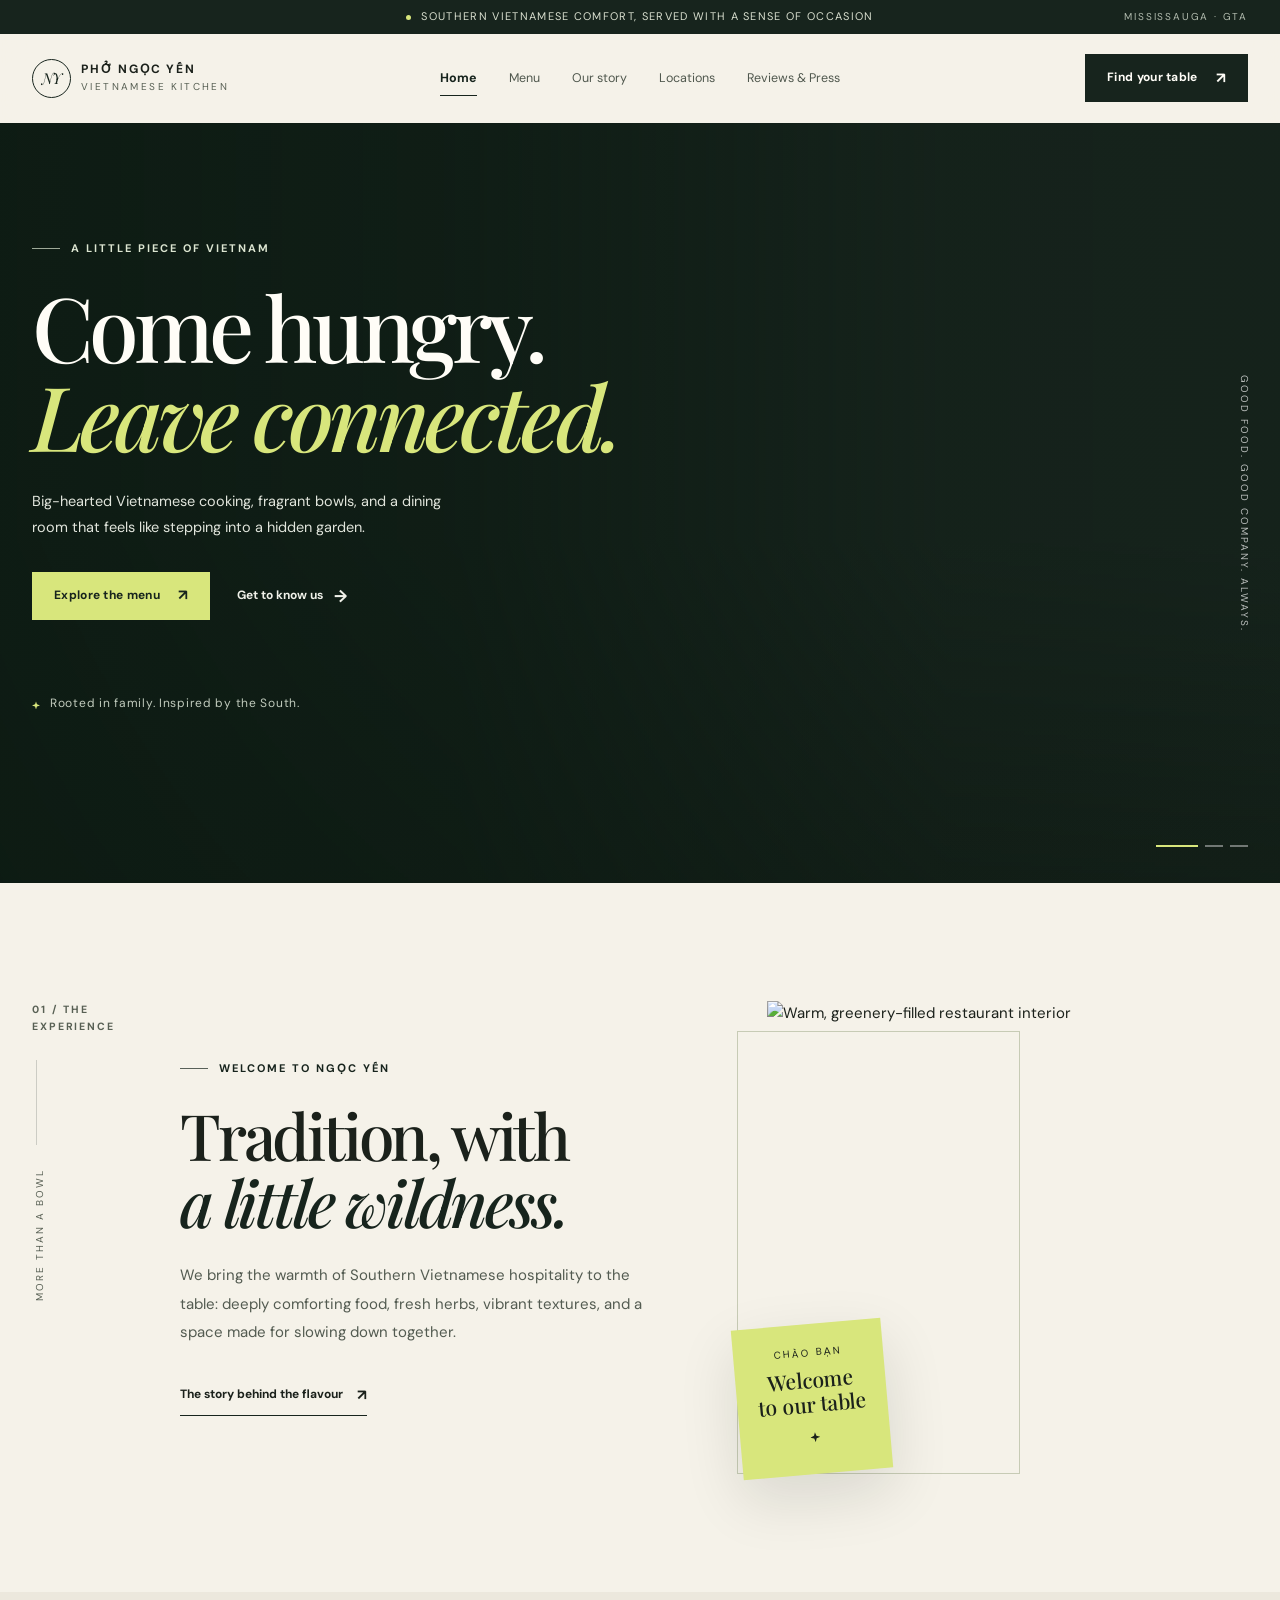
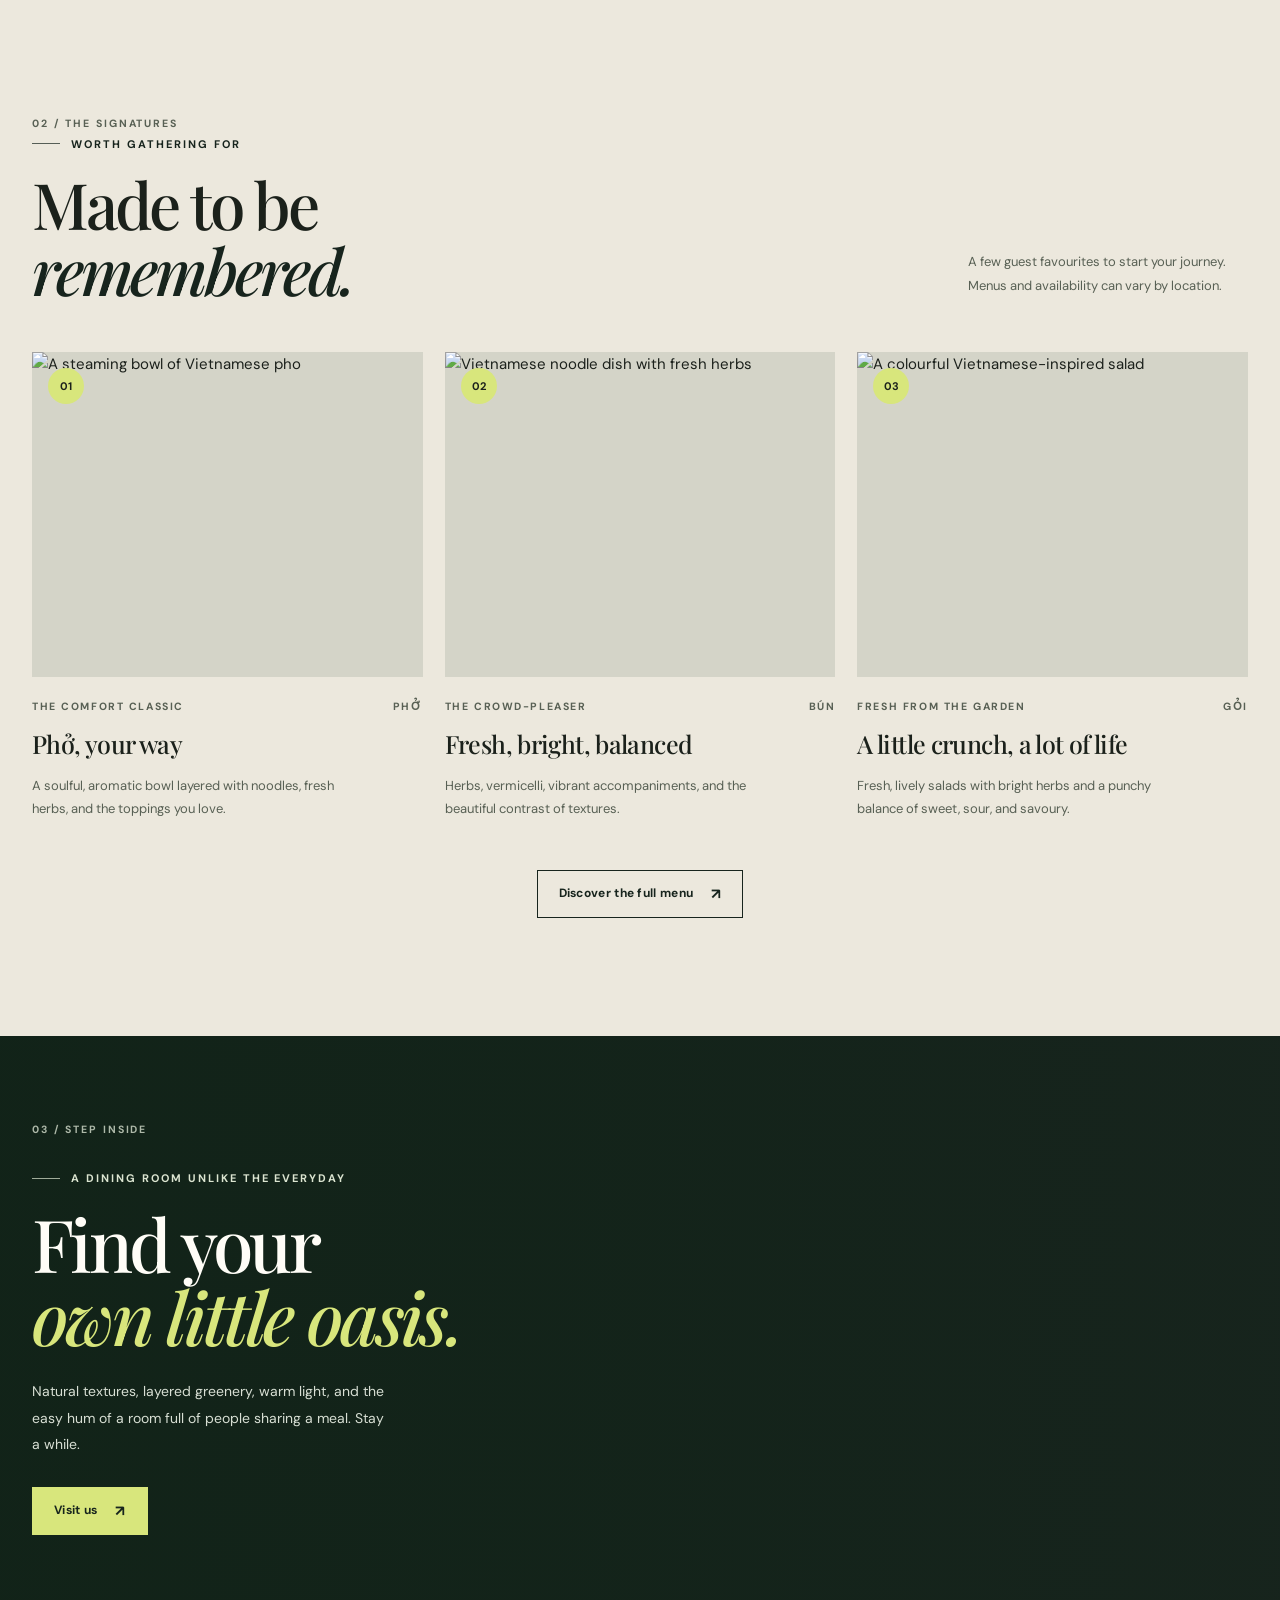
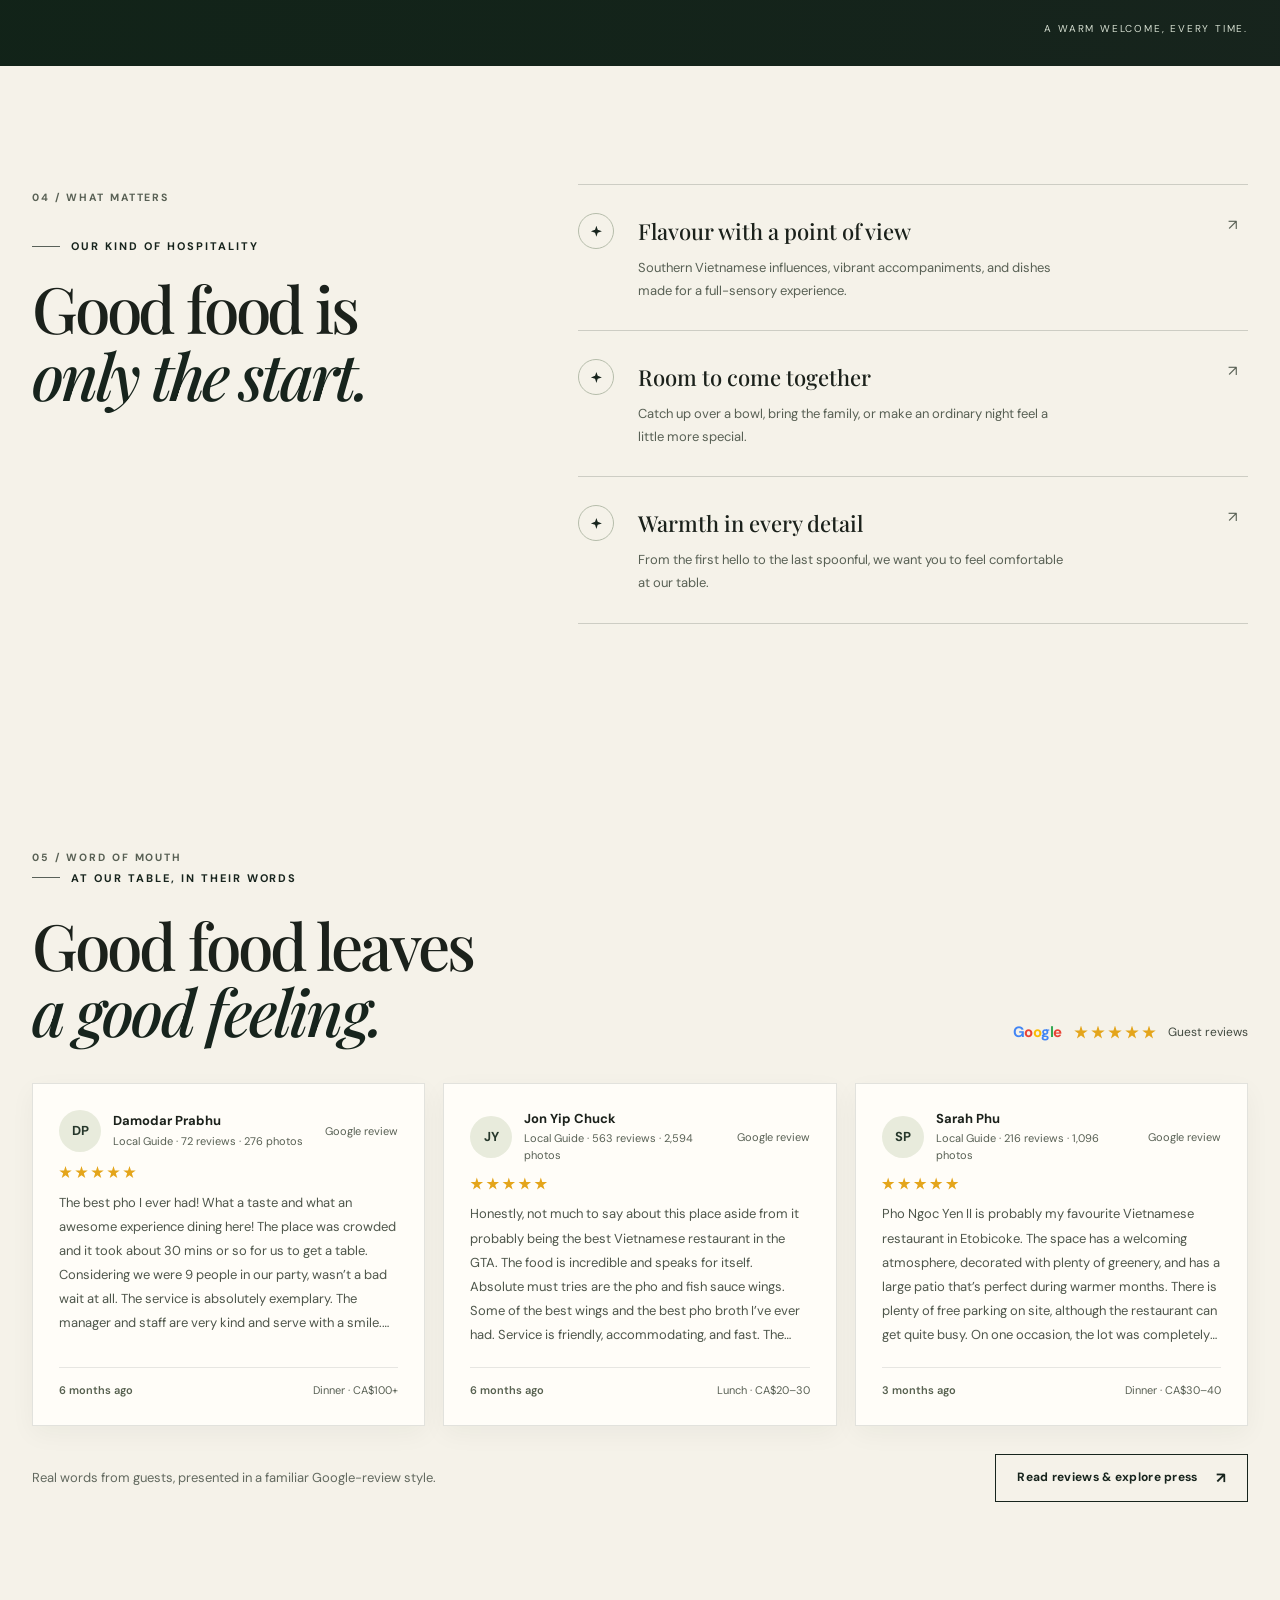
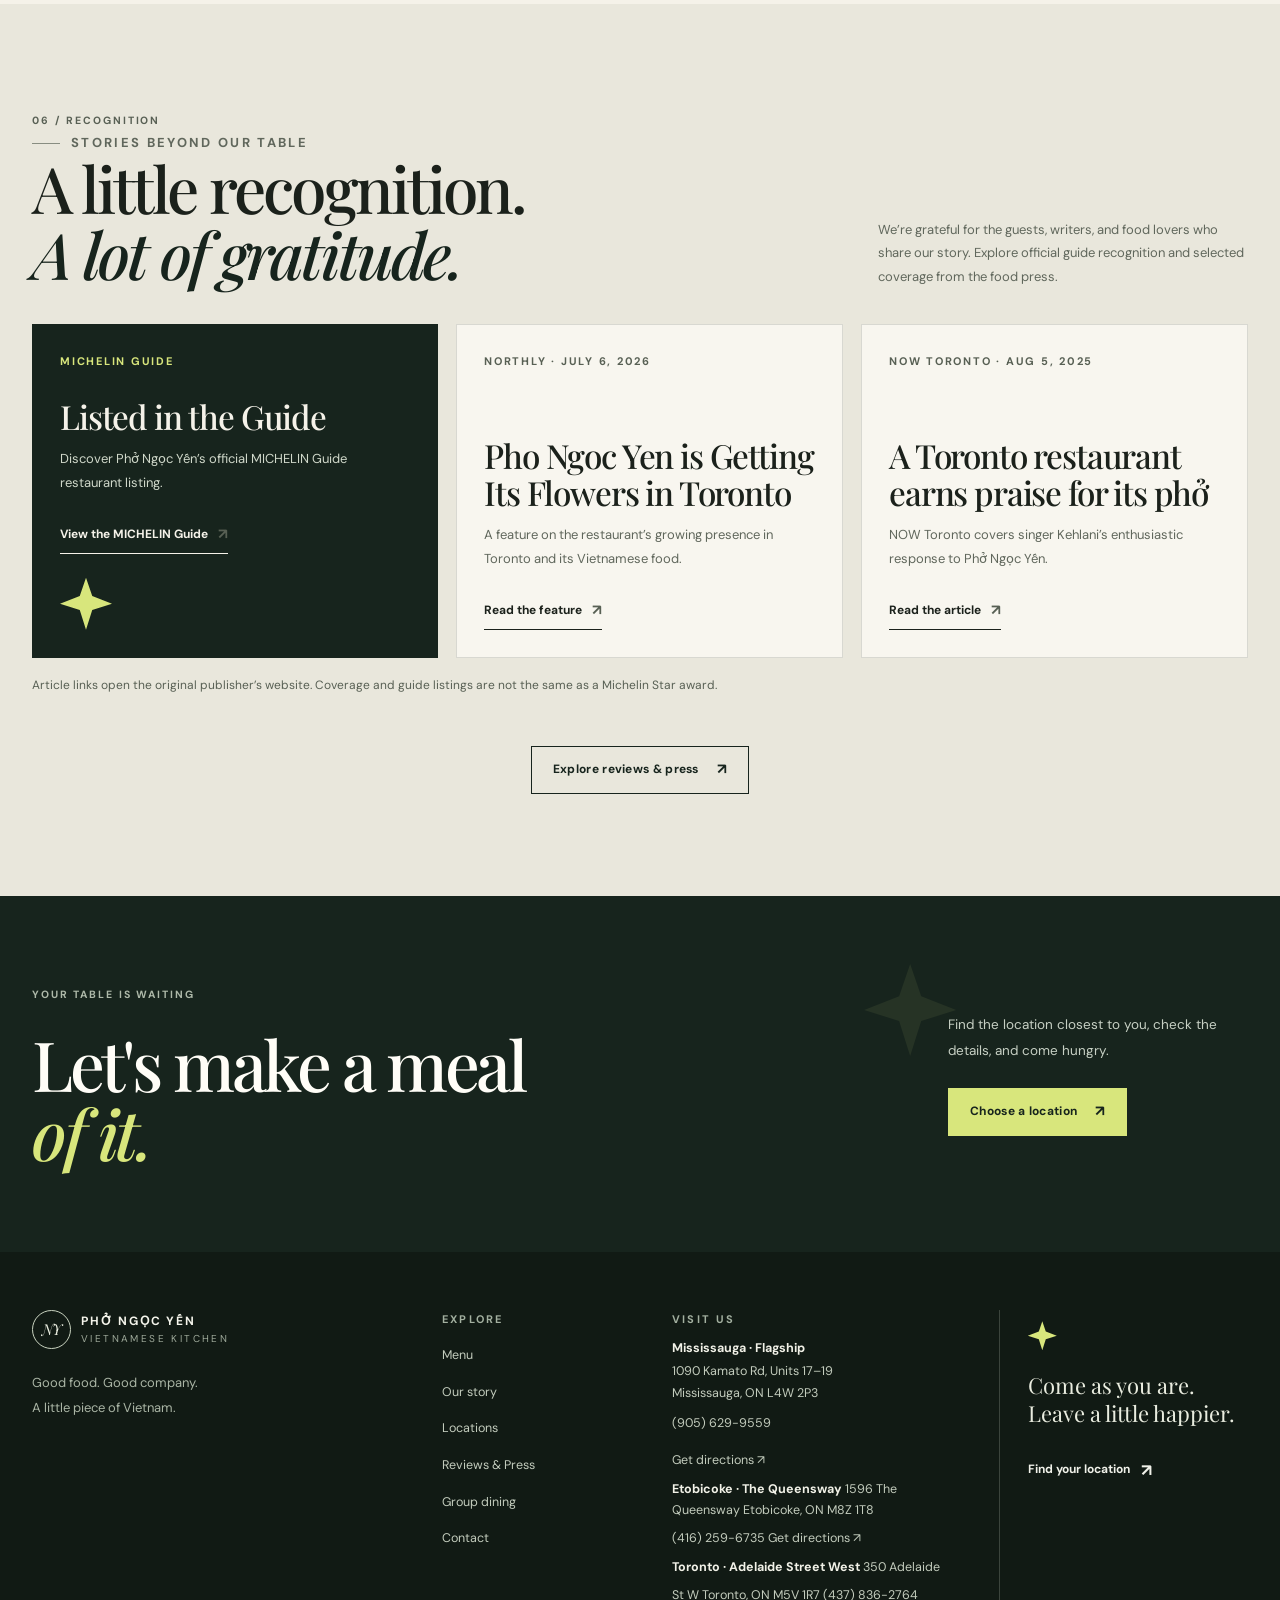
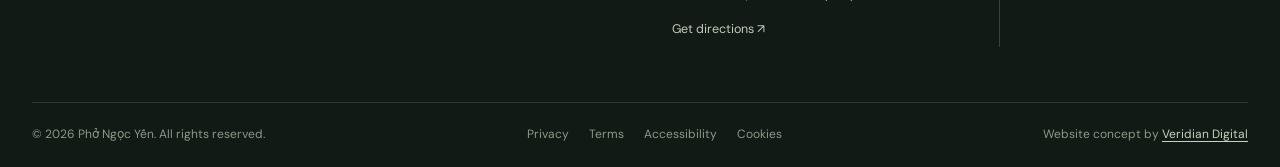
==== commit 221e89e3: "Update project" ====
--- a/index.html
+++ b/index.html
@@ -243,7 +243,7 @@
 <h3>Flavour with a point of view</h3>
 <p>Southern Vietnamese influences, vibrant accompaniments, and dishes made for a full-sensory experience.</p>
 </div>
-<span class="value-arrow" aria-hidden="true">↗</span>
+<span class="value-arrow" aria-hidden="true">↗︎</span>
 </article>
 
         <article class="value-item reveal">
@@ -252,7 +252,7 @@
 <h3>Room to come together</h3>
 <p>Catch up over a bowl, bring the family, or make an ordinary night feel a little more special.</p>
 </div>
-<span class="value-arrow" aria-hidden="true">↗</span>
+<span class="value-arrow" aria-hidden="true">↗︎</span>
 </article>
 
         <article class="value-item reveal">
@@ -261,7 +261,8 @@
 <h3>Warmth in every detail</h3>
 <p>From the first hello to the last spoonful, we want you to feel comfortable at our table.</p>
 </div>
-<span class="value-arrow" aria-hidden="true">↗</span>
+
+<span class="value-arrow" aria-hidden="true">↗︎</span>
 </article>
 
       </div>
@@ -271,8 +272,28 @@
   </section>
 
 
-  <section class="reviews-section section-pad" aria-labelledby="guest-reviews-title"><div class="container"><div class="reviews-heading"><div><span class="section-index">05 / WORD OF MOUTH</span><p class="eyebrow"><span class="eyebrow-line"></span> At our table, in their words</p><h2 id="guest-reviews-title">Good food leaves<br><em>a good feeling.</em></h2></div><div class="reviews-summary"><span class="google-word" role="img" aria-label="Google"><span>G</span><span>o</span><span>o</span><span>g</span><span>l</span><span>e</span></span><span class="review-stars" role="img" aria-label="Five star reviews"><span></span><span></span><span></span><span></span><span></span></span><span>Guest reviews</span></div></div><div class="review-grid"><article class="review-card"><div class="review-card-top"><span class="review-avatar" aria-hidden="true">DP</span><div class="review-author"><strong>Damodar Prabhu</strong><small>Local Guide · 72 reviews · 276 photos</small></div><span class="review-source">Google review</span></div><div class="review-stars" role="img" aria-label="5 out of 5 stars"><span></span><span></span><span></span><span></span><span></span></div><blockquote>The best pho I ever had! What a taste and what an awesome experience dining here! The place was crowded and it took about 30 mins or so for us to get a table. Considering we were 9 people in our party, wasn’t a bad wait at all. The service is absolutely exemplary. The manager and staff are very kind and serve with a smile. There were good amount of vegan options for me. My only ask to the management would be to consider adding at least one vegan dessert in the menu. Highly recommend this place and you will love the food and the service! Food: 5/5 · Service: 5/5 · Atmosphere: 5/5 · Group size: 9+ people.</blockquote><div class="review-card-foot"><span>6 months ago</span><span>Dinner · CA$100+</span></div></article><article class="review-card"><div class="review-card-top"><span class="review-avatar" aria-hidden="true">JY</span><div class="review-author"><strong>Jon Yip Chuck</strong><small>Local Guide · 563 reviews · 2,594 photos</small></div><span class="review-source">Google review</span></div><div class="review-stars" role="img" aria-label="5 out of 5 stars"><span></span><span></span><span></span><span></span><span></span></div><blockquote>Honestly, not much to say about this place aside from it probably being the best Vietnamese restaurant in the GTA. The food is incredible and speaks for itself. Absolute must tries are the pho and fish sauce wings. Some of the best wings and the best pho broth I’ve ever had. Service is friendly, accommodating, and fast. The atmosphere is lively and the decor is fun and inviting. Prices are reasonable and quality is exceptional. Definitely give it a try and I can almost guarantee it won’t be your last trip here. Highly, highly recommend!</blockquote><div class="review-card-foot"><span>6 months ago</span><span>Lunch · CA$20–30</span></div></article><article class="review-card"><div class="review-card-top"><span class="review-avatar" aria-hidden="true">SP</span><div class="review-author"><strong>Sarah Phu</strong><small>Local Guide · 216 reviews · 1,096 photos</small></div><span class="review-source">Google review</span></div><div class="review-stars" role="img" aria-label="5 out of 5 stars"><span></span><span></span><span></span><span></span><span></span></div><blockquote>Pho Ngoc Yen II is probably my favourite Vietnamese restaurant in Etobicoke. The space has a welcoming atmosphere, decorated with plenty of greenery, and has a large patio that’s perfect during warmer months. There is plenty of free parking on site, although the restaurant can get quite busy. On one occasion, the lot was completely full and I had to wait a bit for a spot, which speaks to its popularity. The staff are friendly and attentive, and payment is made at the front counter after your meal. One thing that sets this restaurant apart is its extensive menu. While the pho is good, there are also many other Vietnamese and Thai dishes that you don’t typically find at most Vietnamese restaurants, making it a great place to explore beyond the usual Vietnamese classics.</blockquote><div class="review-card-foot"><span>3 months ago</span><span>Dinner · CA$30–40</span></div></article></div><div class="reviews-cta"><p>Real words from guests, presented in a familiar Google-review style.</p><a class="button button-outline" href="reviews-press.html">Read reviews &amp; explore press <span aria-hidden="true">↗</span></a></div></div></section>
-  <section class="press-section" aria-labelledby="press-preview-title"><div class="container"><div class="press-heading"><div><span class="section-index">06 / RECOGNITION</span><p class="eyebrow"><span class="eyebrow-line"></span> Stories beyond our table</p><h2 id="press-preview-title">A little recognition.<br><em>A lot of gratitude.</em></h2></div><p>We’re grateful for the guests, writers, and food lovers who share our story. Explore official guide recognition and selected coverage from the food press.</p></div><div class="press-grid"><article class="press-card press-card--feature"><span class="press-card-kicker">MICHELIN Guide</span><div><h3>Listed in the Guide</h3><p>Discover Phở Ngọc Yến’s official MICHELIN Guide restaurant listing.</p><a class="press-link" href="https://guide.michelin.com/ca/en/ontario/mississauga_1245409/restaurant/pho-ngoc-yen" target="_blank" rel="noopener">View the MICHELIN Guide <span aria-hidden="true">↗</span></a><span class="press-card-mark css-star" aria-hidden="true"></span></div></article><article class="press-card"><span class="press-card-kicker">Northly · July 6, 2026</span><div><h3>Pho Ngoc Yen is Getting Its Flowers in Toronto</h3><p>A feature on the restaurant’s growing presence in Toronto and its Vietnamese food.</p><a class="press-link" href="https://thenorthly.com/stories/pho-ngoc-yen-is-getting-its-flowers-in-toronto/" target="_blank" rel="noopener">Read the feature <span aria-hidden="true">↗</span></a></div></article><article class="press-card"><span class="press-card-kicker">NOW Toronto · Aug 5, 2025</span><div><h3>A Toronto restaurant earns praise for its phở</h3><p>NOW Toronto covers singer Kehlani’s enthusiastic response to Phở Ngọc Yến.</p><a class="press-link" href="https://nowtoronto.com/culture/singer-kehlani-toronto-restaurant-best-vietnamese-food/" target="_blank" rel="noopener">Read the article <span aria-hidden="true">↗</span></a></div></article></div><p class="press-note">Article links open the original publisher’s website. Coverage and guide listings are not the same as a Michelin Star award.</p><div class="center-cta"><a class="button button-outline" href="reviews-press.html#press">Explore reviews &amp; press <span aria-hidden="true">↗</span></a></div></div></section>
+  <section class="reviews-section section-pad" aria-labelledby="guest-reviews-title">
+    <div class="container">
+      <div class="reviews-heading">
+        <div>
+          <span class="section-index">05 / WORD OF MOUTH</span>
+          <p class="eyebrow">
+            <span class="eyebrow-line"></span> At our table, in their words</p>
+            <h2 id="guest-reviews-title">Good food leaves<br><em>a good feeling.</em></h2>
+          </div>
+          <div class="reviews-summary"><span class="google-word" role="img" aria-label="Google"><span>G</span><span>o</span><span>o</span><span>g</span><span>l</span><span>e</span></span><span class="review-stars" role="img" aria-label="Five star reviews"><span></span><span></span><span></span><span></span><span></span></span><span>Guest reviews</span></div>
+        </div>
+        <div class="review-grid"><article class="review-card">
+          <div class="review-card-top"><span class="review-avatar" aria-hidden="true">DP</span>
+            <div class="review-author"><strong>Damodar Prabhu</strong><small>Local Guide · 72 reviews · 276 photos</small></div>
+            <span class="review-source">Google review</span></div>
+            <div class="review-stars" role="img" aria-label="5 out of 5 stars"><span></span><span></span><span></span><span></span><span></span></div>
+            <blockquote>The best pho I ever had! What a taste and what an awesome experience dining here! The place was crowded and it took about 30 mins or so for us to get a table. Considering we were 9 people in our party, wasn’t a bad wait at all. The service is absolutely exemplary. The manager and staff are very kind and serve with a smile. There were good amount of vegan options for me. My only ask to the management would be to consider adding at least one vegan dessert in the menu. Highly recommend this place and you will love the food and the service! Food: 5/5 · Service: 5/5 · Atmosphere: 5/5 · Group size: 9+ people.</blockquote><div class="review-card-foot"><span>6 months ago</span><span>Dinner · CA$100+</span></div></article><article class="review-card"><div class="review-card-top"><span class="review-avatar" aria-hidden="true">JY</span><div class="review-author"><strong>Jon Yip Chuck</strong><small>Local Guide · 563 reviews · 2,594 photos</small></div><span class="review-source">Google review</span></div><div class="review-stars" role="img" aria-label="5 out of 5 stars"><span></span><span></span><span></span><span></span><span></span></div><blockquote>Honestly, not much to say about this place aside from it probably being the best Vietnamese restaurant in the GTA. The food is incredible and speaks for itself. Absolute must tries are the pho and fish sauce wings. Some of the best wings and the best pho broth I’ve ever had. Service is friendly, accommodating, and fast. The atmosphere is lively and the decor is fun and inviting. Prices are reasonable and quality is exceptional. Definitely give it a try and I can almost guarantee it won’t be your last trip here. Highly, highly recommend!</blockquote><div class="review-card-foot"><span>6 months ago</span><span>Lunch · CA$20–30</span></div></article><article class="review-card"><div class="review-card-top"><span class="review-avatar" aria-hidden="true">SP</span><div class="review-author"><strong>Sarah Phu</strong><small>Local Guide · 216 reviews · 1,096 photos</small></div><span class="review-source">Google review</span></div><div class="review-stars" role="img" aria-label="5 out of 5 stars"><span></span><span></span><span></span><span></span><span></span></div><blockquote>Pho Ngoc Yen II is probably my favourite Vietnamese restaurant in Etobicoke. The space has a welcoming atmosphere, decorated with plenty of greenery, and has a large patio that’s perfect during warmer months. There is plenty of free parking on site, although the restaurant can get quite busy. On one occasion, the lot was completely full and I had to wait a bit for a spot, which speaks to its popularity. The staff are friendly and attentive, and payment is made at the front counter after your meal. One thing that sets this restaurant apart is its extensive menu. While the pho is good, there are also many other Vietnamese and Thai dishes that you don’t typically find at most Vietnamese restaurants, making it a great place to explore beyond the usual Vietnamese classics.</blockquote><div class="review-card-foot"><span>3 months ago</span><span>Dinner · CA$30–40</span></div></article></div><div class="reviews-cta"><p>Real words from guests, presented in a familiar Google-review style.</p><a class="button button-outline" href="reviews-press.html">Read reviews &amp; explore press <span class="value-arrow" aria-hidden="true">↗︎</span></a></div></div></section>
+  <section class="press-section" aria-labelledby="press-preview-title"><div class="container"><div class="press-heading"><div><span class="section-index">06 / RECOGNITION</span><p class="eyebrow"><span class="eyebrow-line"></span> Stories beyond our table</p><h2 id="press-preview-title">A little recognition.<br><em>A lot of gratitude.</em></h2></div><p>We’re grateful for the guests, writers, and food lovers who share our story. Explore official guide recognition and selected coverage from the food press.</p></div><div class="press-grid"><article class="press-card press-card--feature"><span class="press-card-kicker">MICHELIN Guide</span><div><h3>Listed in the Guide</h3><p>Discover Phở Ngọc Yến’s official MICHELIN Guide restaurant listing.</p><a class="press-link" href="https://guide.michelin.com/ca/en/ontario/mississauga_1245409/restaurant/pho-ngoc-yen" target="_blank" rel="noopener">View the MICHELIN Guide <span class="value-arrow" aria-hidden="true">↗︎</span>
+</a><span class="press-card-mark css-star" aria-hidden="true"></span></div></article><article class="press-card"><span class="press-card-kicker">Northly · July 6, 2026</span><div><h3>Pho Ngoc Yen is Getting Its Flowers in Toronto</h3><p>A feature on the restaurant’s growing presence in Toronto and its Vietnamese food.</p><a class="press-link" href="https://thenorthly.com/stories/pho-ngoc-yen-is-getting-its-flowers-in-toronto/" target="_blank" rel="noopener">Read the feature <span class="value-arrow" aria-hidden="true">↗︎</span>
+</a></div></article><article class="press-card"><span class="press-card-kicker">NOW Toronto · Aug 5, 2025</span><div><h3>A Toronto restaurant earns praise for its phở</h3><p>NOW Toronto covers singer Kehlani’s enthusiastic response to Phở Ngọc Yến.</p><a class="press-link" href="https://nowtoronto.com/culture/singer-kehlani-toronto-restaurant-best-vietnamese-food/" target="_blank" rel="noopener">Read the article <span class="value-arrow" aria-hidden="true">↗︎</span>
+</a></div></article></div><p class="press-note">Article links open the original publisher’s website. Coverage and guide listings are not the same as a Michelin Star award.</p><div class="center-cta"><a class="button button-outline" href="reviews-press.html#press">Explore reviews &amp; press <span class="value-arrow" aria-hidden="true">↗︎</span>
+</a></div></div></section>
 
   <section class="visit-band">
 
@@ -284,7 +305,8 @@
 </div>
 <div class="visit-band-action">
 <p>Find the location closest to you, check the details, and come hungry.</p>
-<a class="button button-lime" href="locations.html">Choose a location <span class="value-arrow" aria-hidden="true">↗︎</span></a>
+<a class="button button-lime" href="locations.html">Choose a location <span class="value-arrow" aria-hidden="true">↗︎</span>
+</a>
 </div>
 <span class="band-flower"><span class="css-star" aria-hidden="true"></span></span>
 </div>
@@ -292,44 +314,121 @@
   </section>
 
 </main>
+
 <footer class="site-footer">
-<div class="container footer-main">
-<div class="footer-brand">
-<a class="brand brand-footer" href="index.html" aria-label="Pho Ngoc Yen home"><span class="brand-mark" aria-hidden="true">NY</span><span class="brand-wordmark"><strong>PHỞ NGỌC YẾN</strong><small>VIETNAMESE KITCHEN</small></span></a>
-<p>Good food. Good company.<br>A little piece of Vietnam.</p>
-</div>
-<nav class="footer-column" aria-label="Footer navigation">
-<span class="footer-heading">EXPLORE</span>
-<a href="menu.html">Menu</a>
-<a href="story.html">Our story</a>
-<a href="locations.html">Locations</a>
-<a href="reviews-press.html">Reviews &amp; Press</a>
-<a href="group-dining.html">Group dining</a>
-<a href="contact.html">Contact</a>
-</nav>
-<div class="footer-column">
-<span class="footer-heading">VISIT US</span>
-<strong>Mississauga</strong>
-<span>1090 Kamato Rd, Units 17–19</span>
-<span>Mississauga, ON L4W 2P3</span>
-<a href="tel:+19056299559">(905) 629-9559</a>
-</div>
-<div class="footer-note">
-<span class="footer-flower" aria-hidden="true"><span class="css-star"></span></span>
-<p>Come as you are.<br>Leave a little happier.</p>
-<a class="text-link light-link" href="locations.html">Find your location <span aria-hidden="true">→︎</span></a>
-</div>
-</div>
-<div class="container footer-bottom">
-<span>© <span data-year></span> Phở Ngọc Yến. All rights reserved.</span>
-<div>
-<a href="privacy.html">Privacy</a>
-<a href="terms.html">Terms</a>
-<a href="accessibility.html">Accessibility</a>
-<a href="cookie-policy.html">Cookies</a>
-</div>
-<span class="powered">Website concept by <a href="https://ca.linkedin.com/company/veridiandigital" target="_blank" rel="noopener">Veridian Digital</a></span>
-</div>
+  <div class="container footer-main">
+
+    <!-- BRAND -->
+    <div class="footer-brand">
+      <a class="brand brand-footer" href="index.html"
+        aria-label="Phở Ngọc Yến home">
+        <span class="brand-mark" aria-hidden="true">NY</span>
+        <span class="brand-wordmark">
+          <strong>PHỞ NGỌC YẾN</strong>
+          <small>VIETNAMESE KITCHEN</small>
+        </span>
+      </a>
+
+      <p>Good food. Good company.<br>A little piece of Vietnam.</p>
+    </div>
+
+    <!-- SITE NAVIGATION -->
+    <nav class="footer-column" aria-label="Footer navigation">
+      <span class="footer-heading">EXPLORE</span>
+      <a href="menu.html">Menu</a>
+      <a href="story.html">Our story</a>
+      <a href="locations.html">Locations</a>
+      <a href="reviews-press.html">Reviews &amp; Press</a>
+      <a href="group-dining.html">Group dining</a>
+      <a href="contact.html">Contact</a>
+    </nav>
+
+    <!-- RESTAURANT LOCATIONS -->
+    <div class="footer-column">
+      <span class="footer-heading">VISIT US</span>
+
+      <!-- MISSISSAUGA -->
+      <strong>Mississauga · Flagship</strong>
+      <span>1090 Kamato Rd, Units 17–19</span>
+      <span>Mississauga, ON L4W 2P3</span>
+      <a href="tel:+19056299559">(905) 629-9559</a>
+      <a
+        href="https://maps.app.goo.gl/nxqhyZ5v4hivpXUe8"
+        target="_blank"
+        rel="noopener noreferrer"
+      >Get directions <span aria-hidden="true">↗︎</span></a>
+
+      <!-- ETOBICOKE -->
+      <div class="footer-location">
+        <strong>Etobicoke · The Queensway</strong>
+        <span>1596 The Queensway</span>
+        <span>Etobicoke, ON M8Z 1T8</span>
+        <a href="tel:+14162596735">(416) 259-6735</a>
+        <a
+          href="https://maps.app.goo.gl/vQtJxwgfXJpmW5QX8"
+          target="_blank"
+          rel="noopener noreferrer"
+        >Get directions <span aria-hidden="true">↗︎</span></a>
+      </div>
+
+      <!-- TORONTO -->
+      <div class="footer-location">
+        <strong>Toronto · Adelaide Street West</strong>
+        <span>350 Adelaide St W</span>
+        <span>Toronto, ON M5V 1R7</span>
+        <a href="tel:+14378362764">(437) 836-2764</a>
+        <a
+          href="https://maps.app.goo.gl/QhU8TLUQuzimUhgx7"
+          target="_blank"
+          rel="noopener noreferrer"
+        >Get directions <span aria-hidden="true">↗︎</span></a>
+      </div>
+    </div>
+
+    <!-- FOOTER MESSAGE -->
+    <div class="footer-note">
+      <span class="footer-flower" aria-hidden="true">
+        <span class="css-star"></span>
+      </span>
+
+      <p>Come as you are.<br>Leave a little happier.</p>
+
+      <a class="text-link light-link" href="locations.html">
+        Find your location
+        <span class="value-arrow" aria-hidden="true">↗︎</span>
+      </a>
+    </div>
+
+  </div>
+
+  <!-- COPYRIGHT & LEGAL -->
+  <div class="container footer-bottom">
+    <span>
+      © <span data-year></span> Phở Ngọc Yến. All rights reserved.
+    </span>
+
+    <div>
+      <a href="privacy.html">Privacy</a>
+      <a href="terms.html">Terms</a>
+      <a href="accessibility.html">Accessibility</a>
+      <a href="cookie-policy.html">Cookies</a>
+    </div>
+
+    <span class="powered">
+      Website concept by
+      <a
+        href="https://ca.linkedin.com/company/veridiandigital"
+        target="_blank"
+        rel="noopener noreferrer"
+      >Veridian Digital</a>
+    </span>
+  </div>
 </footer>
+
+<script>
+  document.querySelectorAll('[data-year]').forEach(function (element) {
+    element.textContent = new Date().getFullYear();
+  });
+</script>
 </body>
 </html>
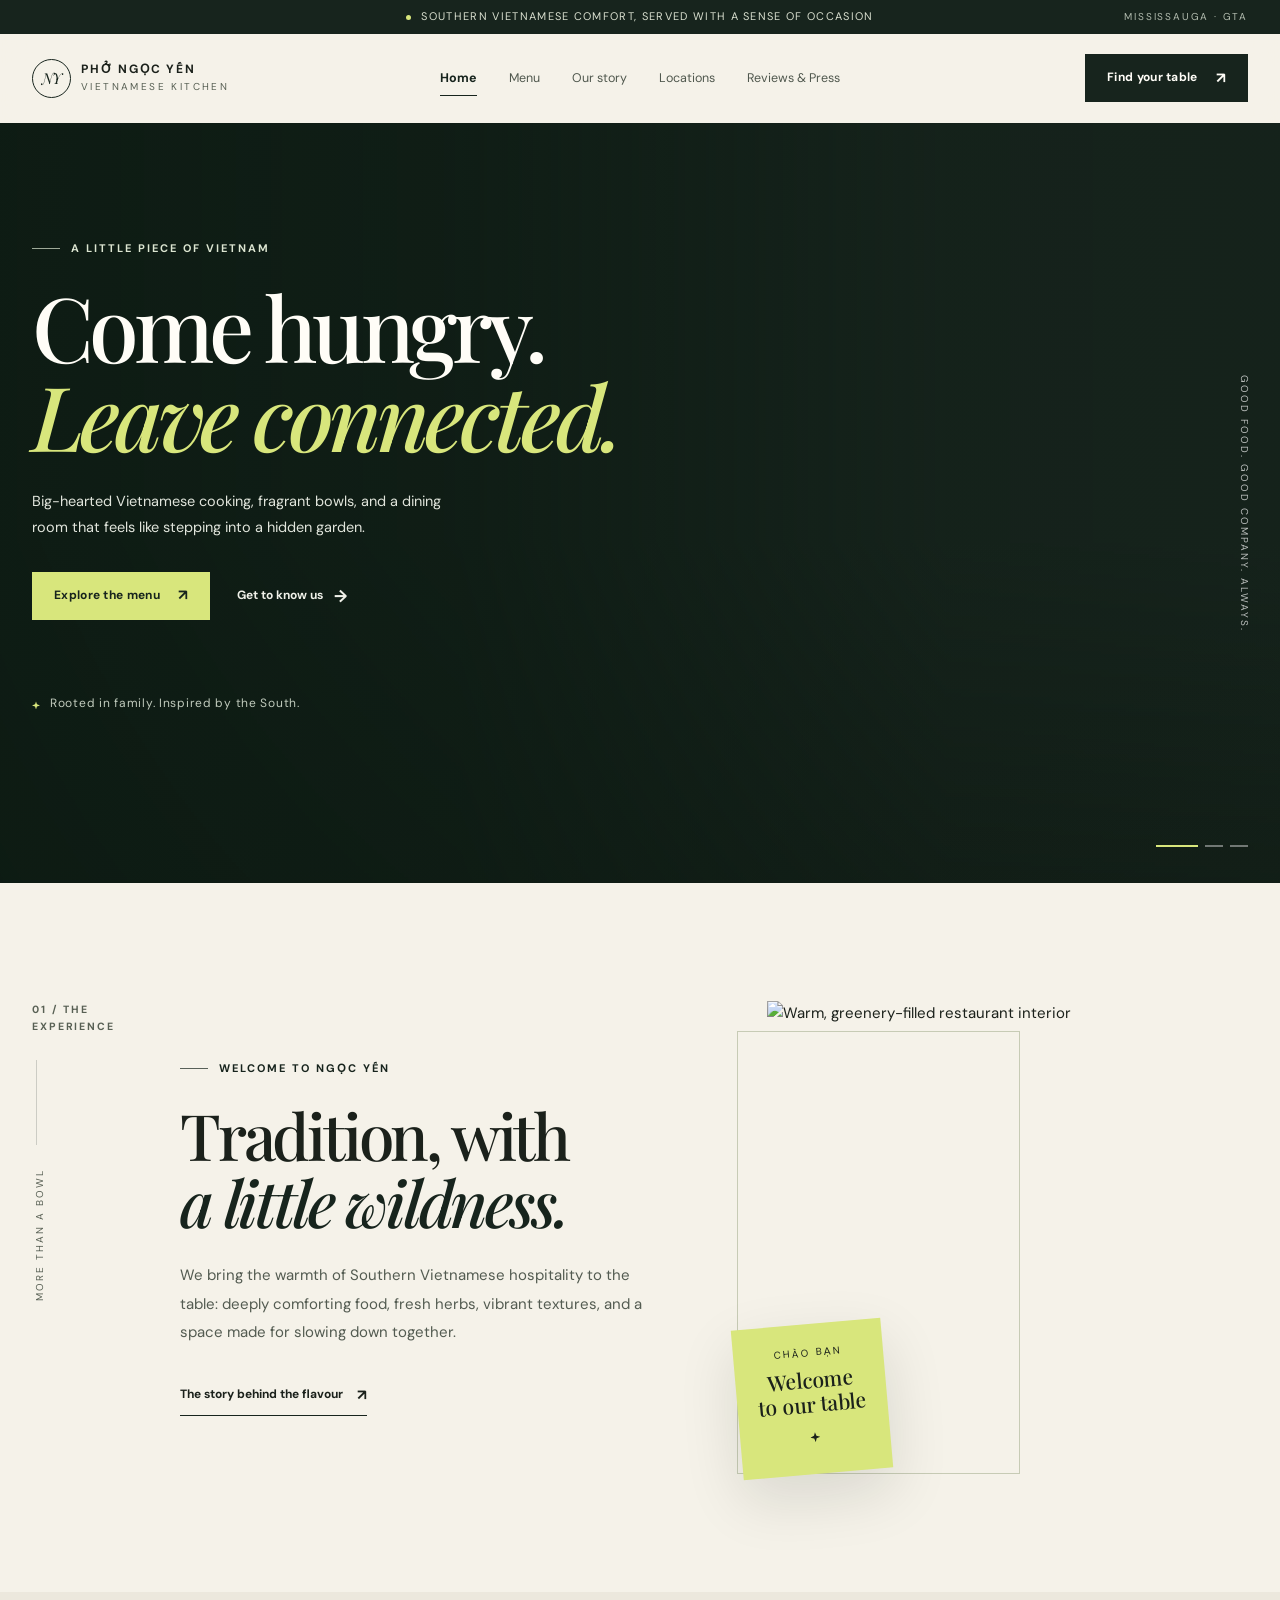
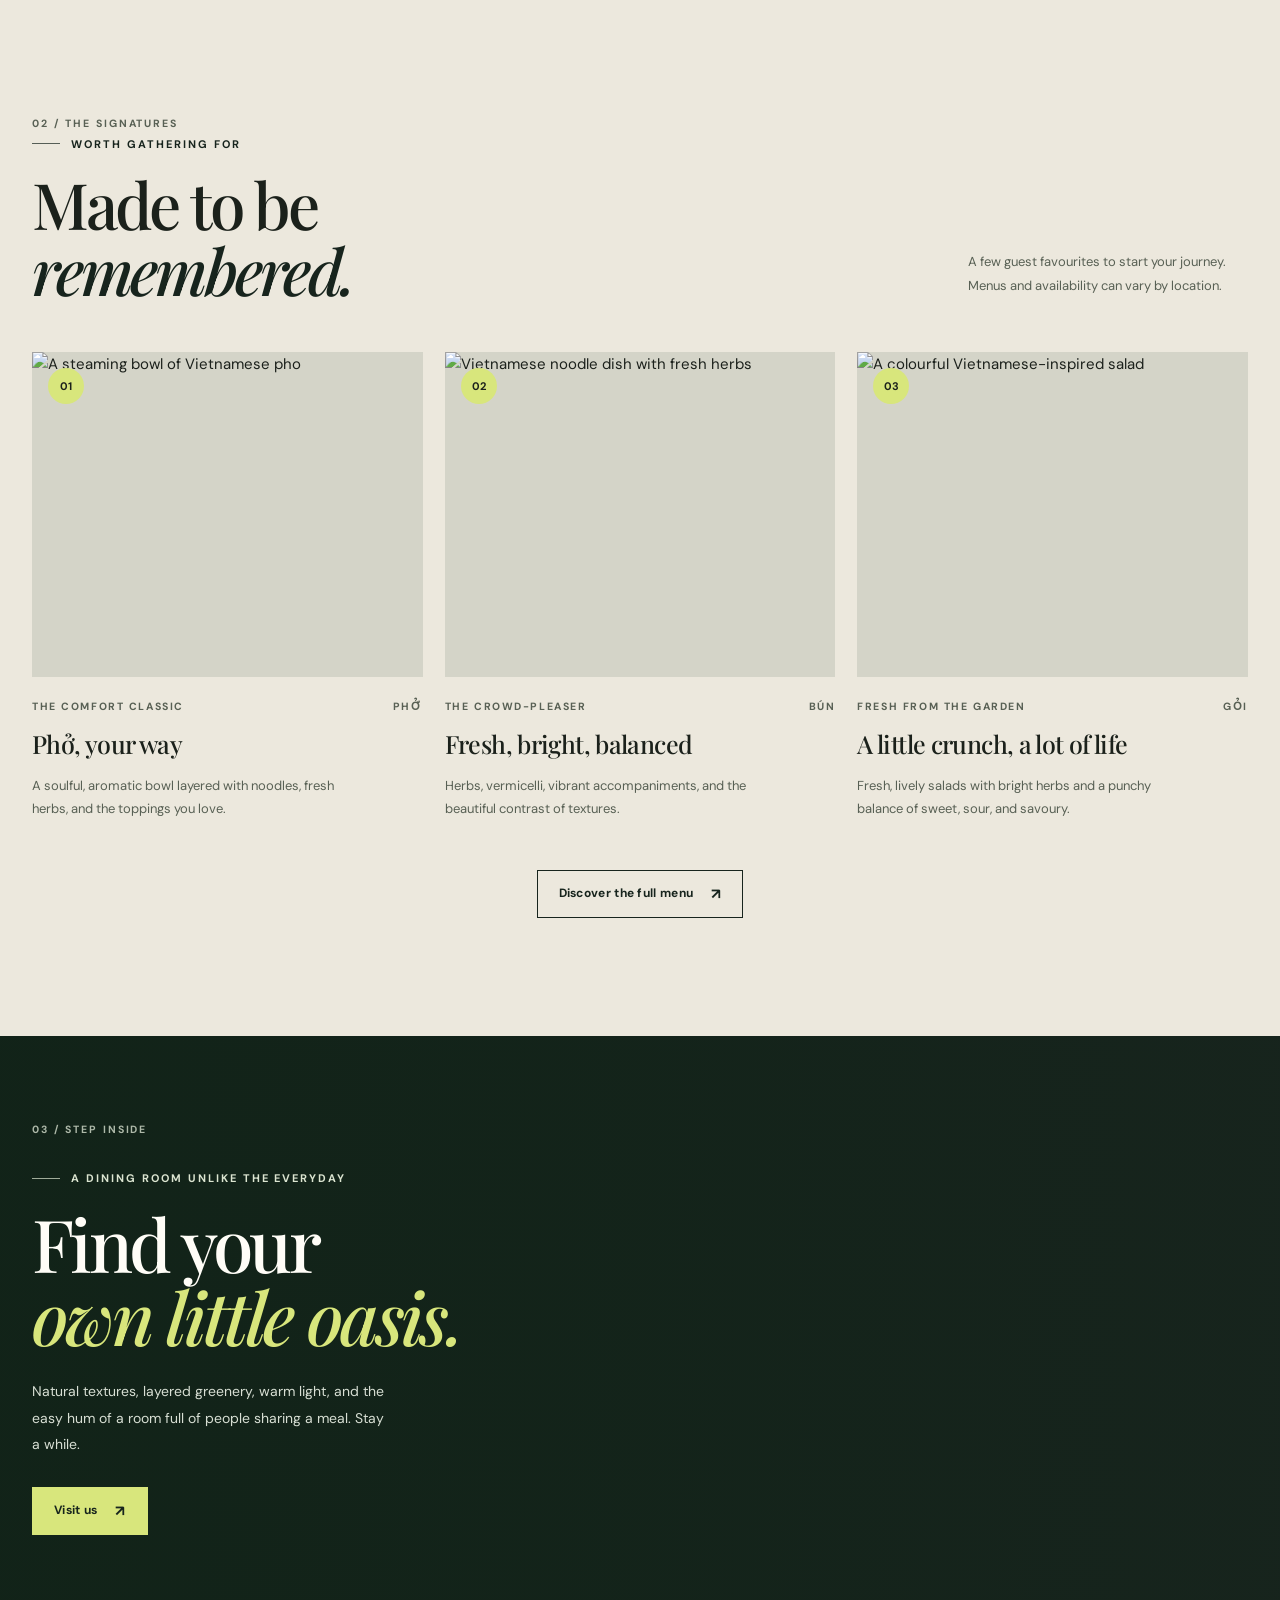
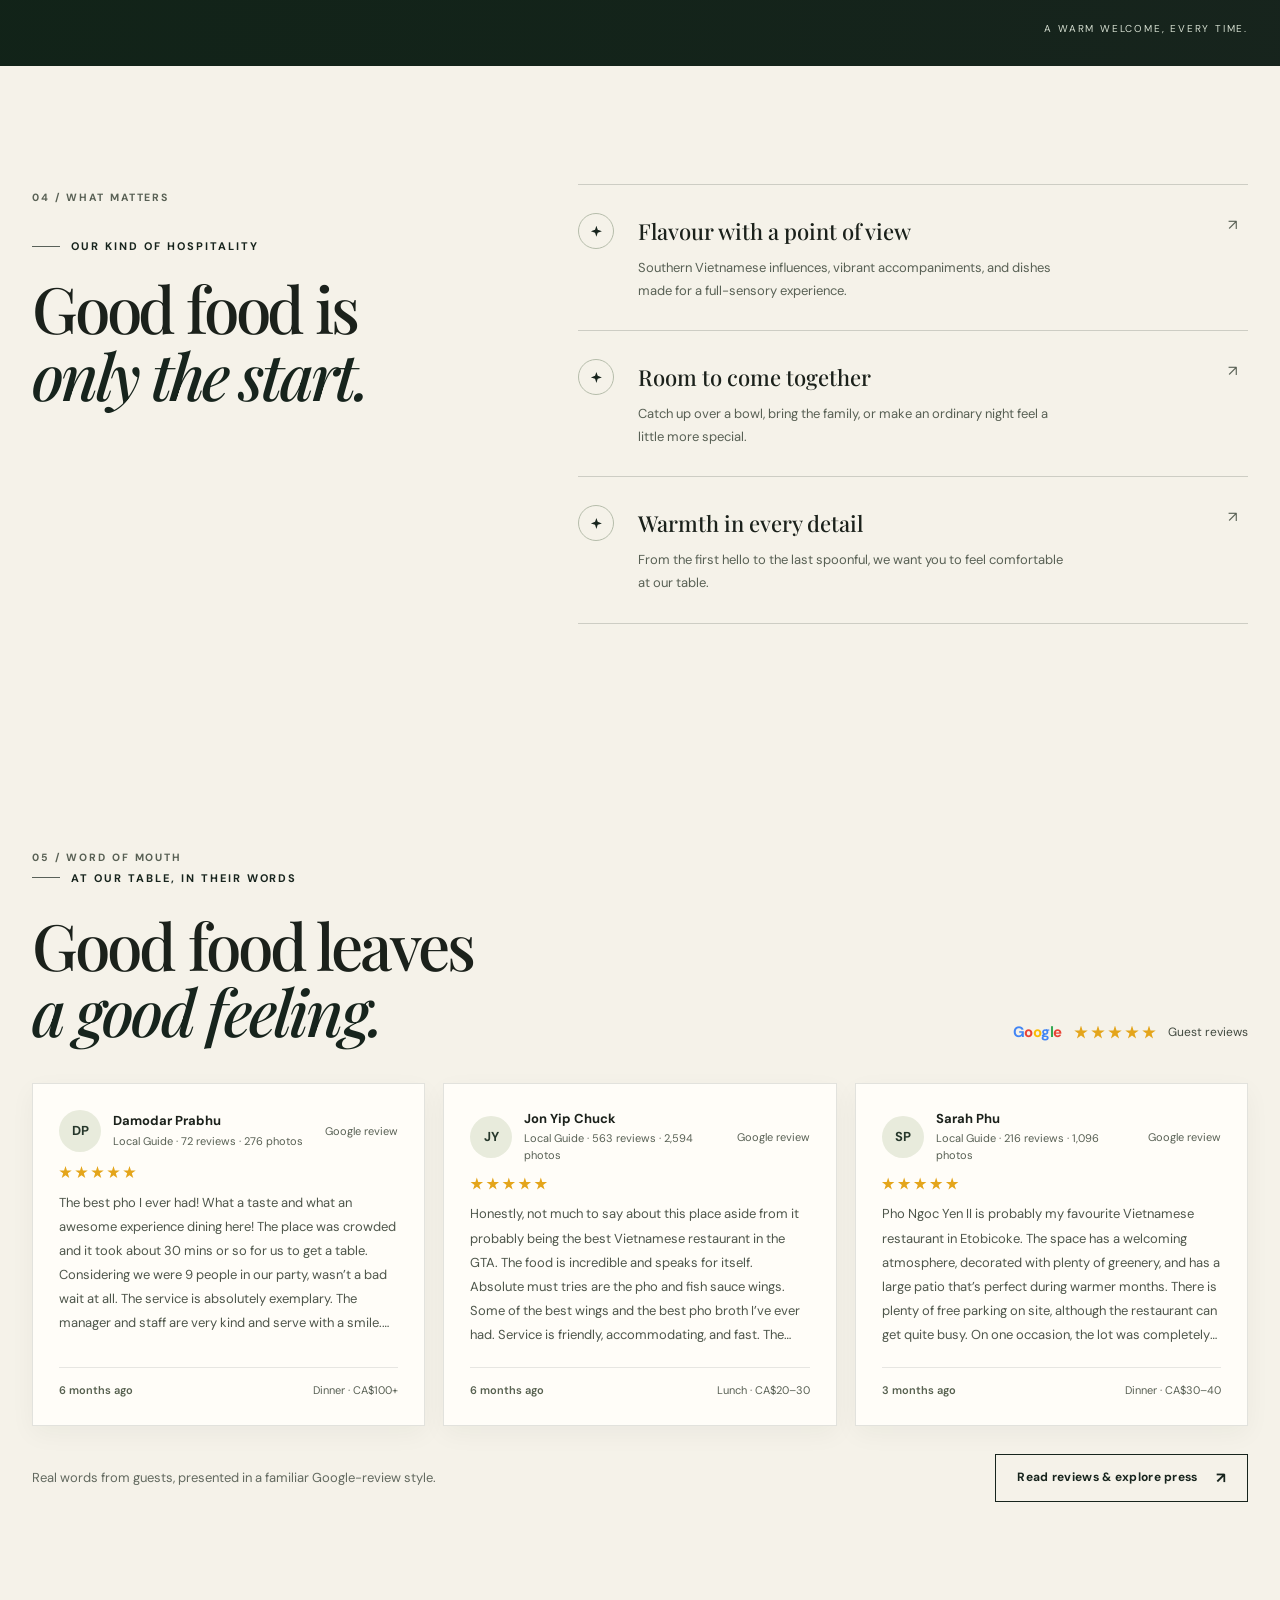
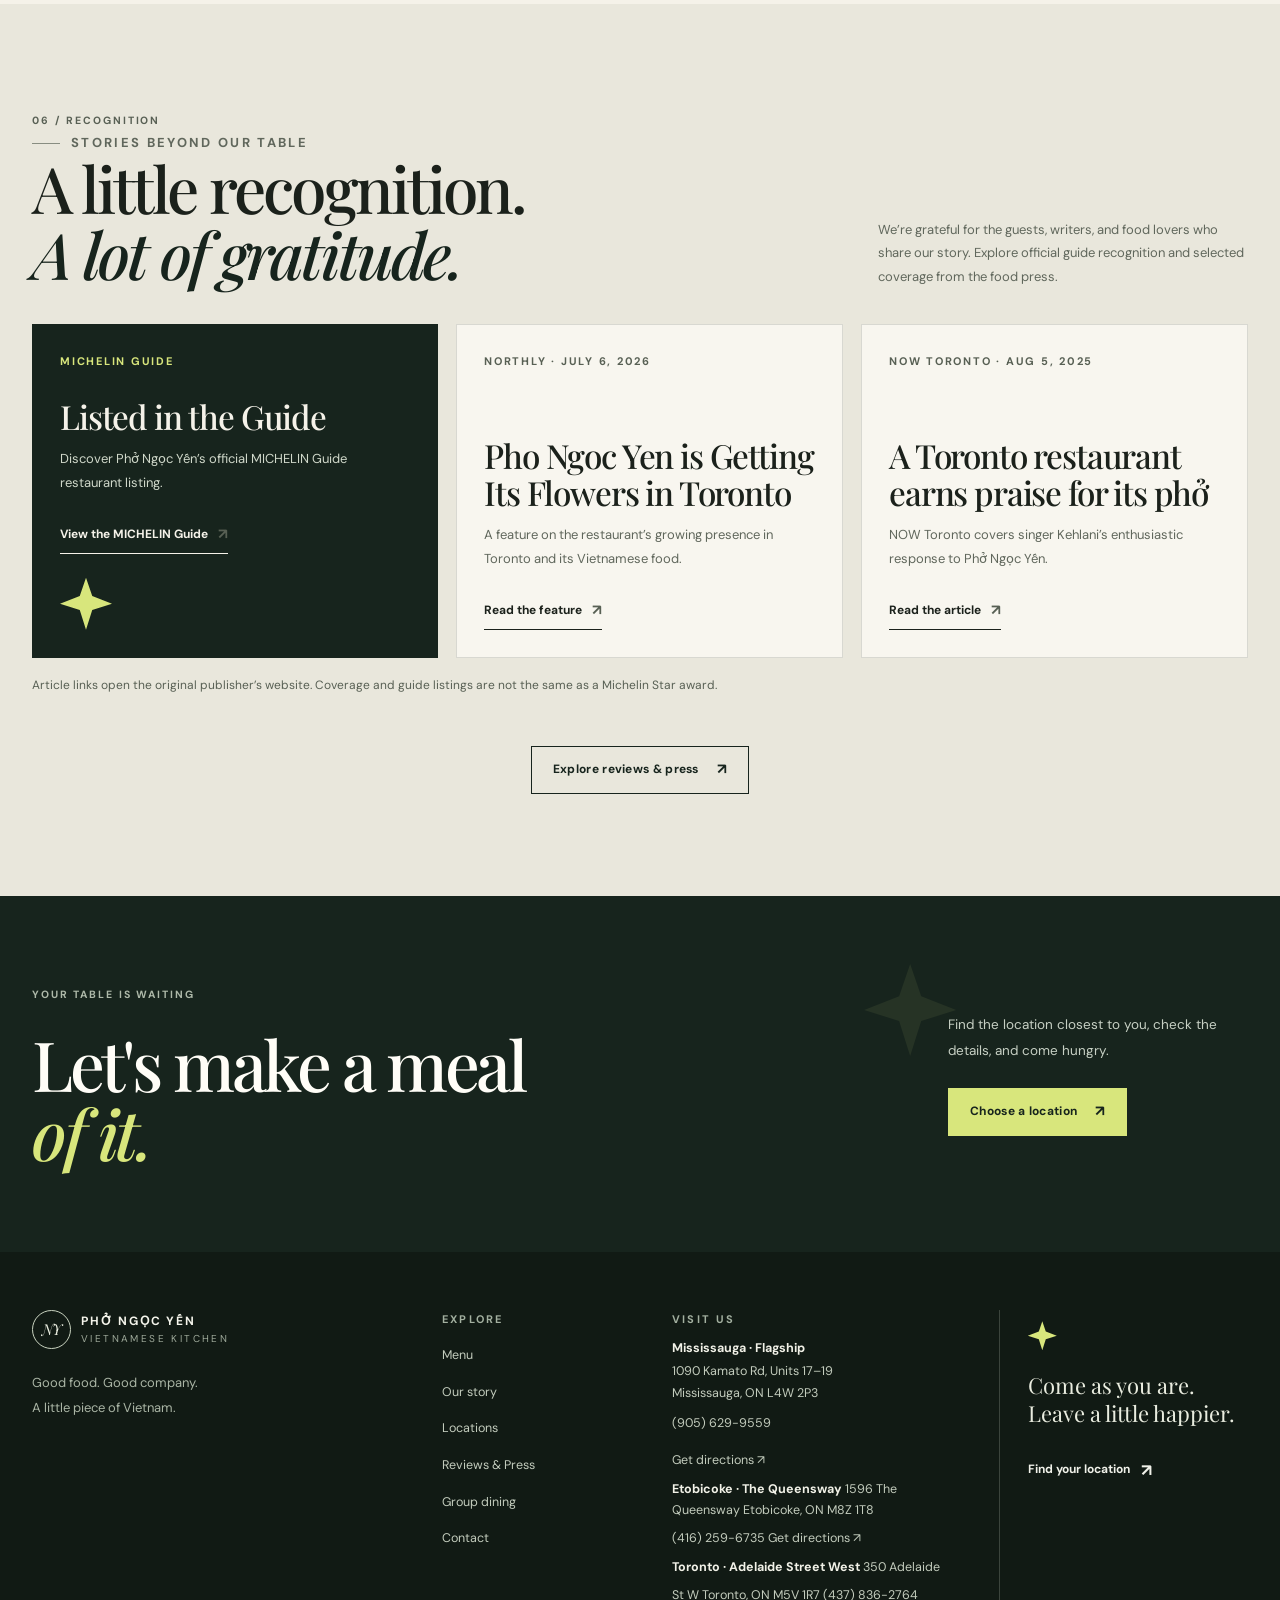
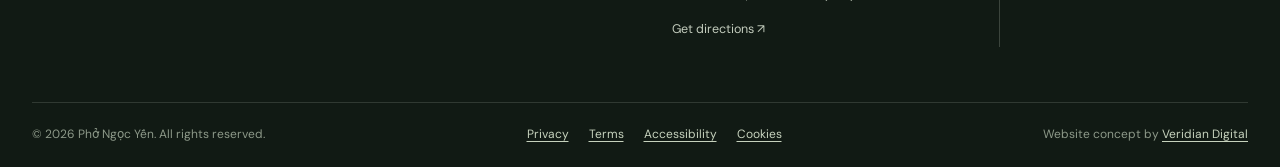
==== commit 4785ff4f: "Update project" ====
--- a/index.html
+++ b/index.html
@@ -402,7 +402,7 @@
   </div>
 
   <!-- COPYRIGHT & LEGAL -->
-  <div class="container footer-bottom">
+  <div class="container footer-bottom powered">
     <span>
       © <span data-year></span> Phở Ngọc Yến. All rights reserved.
     </span>
--- a/assets/css/styles.css
+++ b/assets/css/styles.css
@@ -3326,3 +3326,12 @@
   }
 }
 
+
+
+@media (max-width: 768px) {
+  footer .powered {
+    justify-content: center;
+    align-items: center;
+    text-align: center;
+  }
+}
